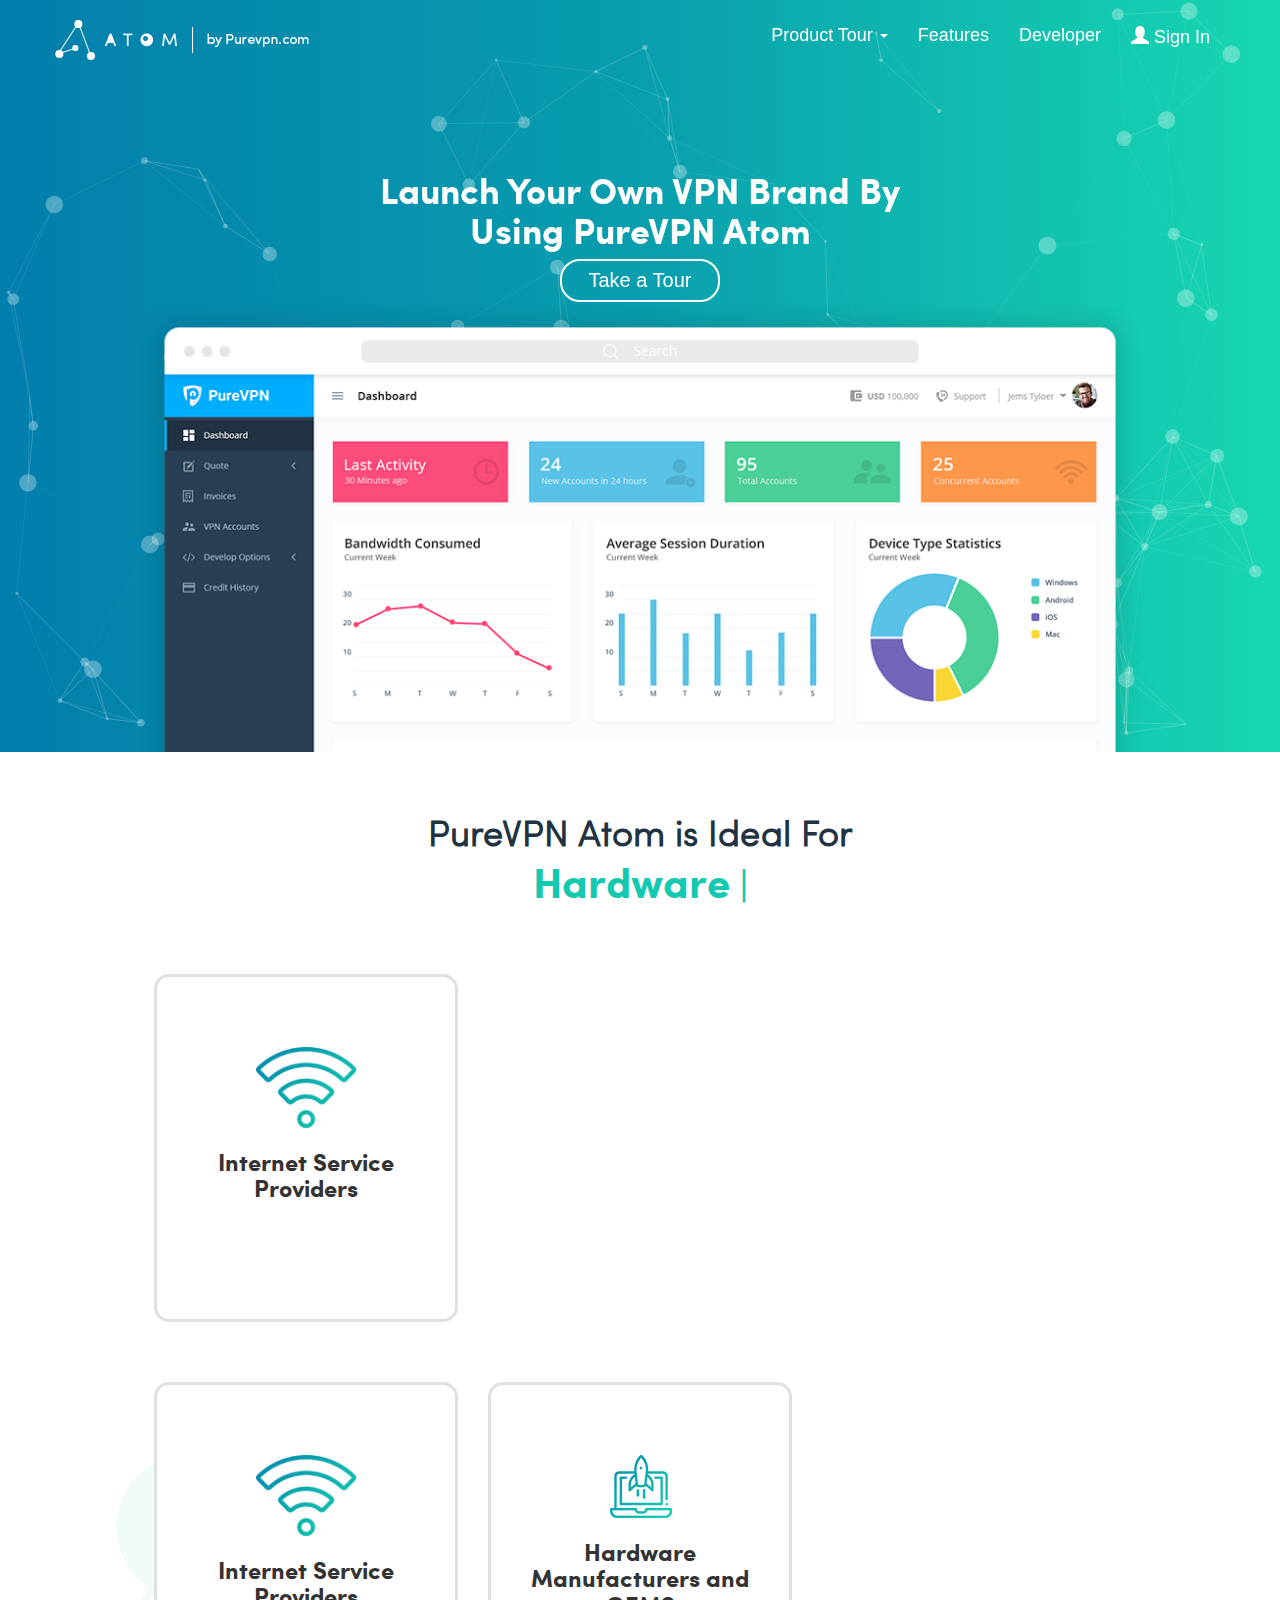
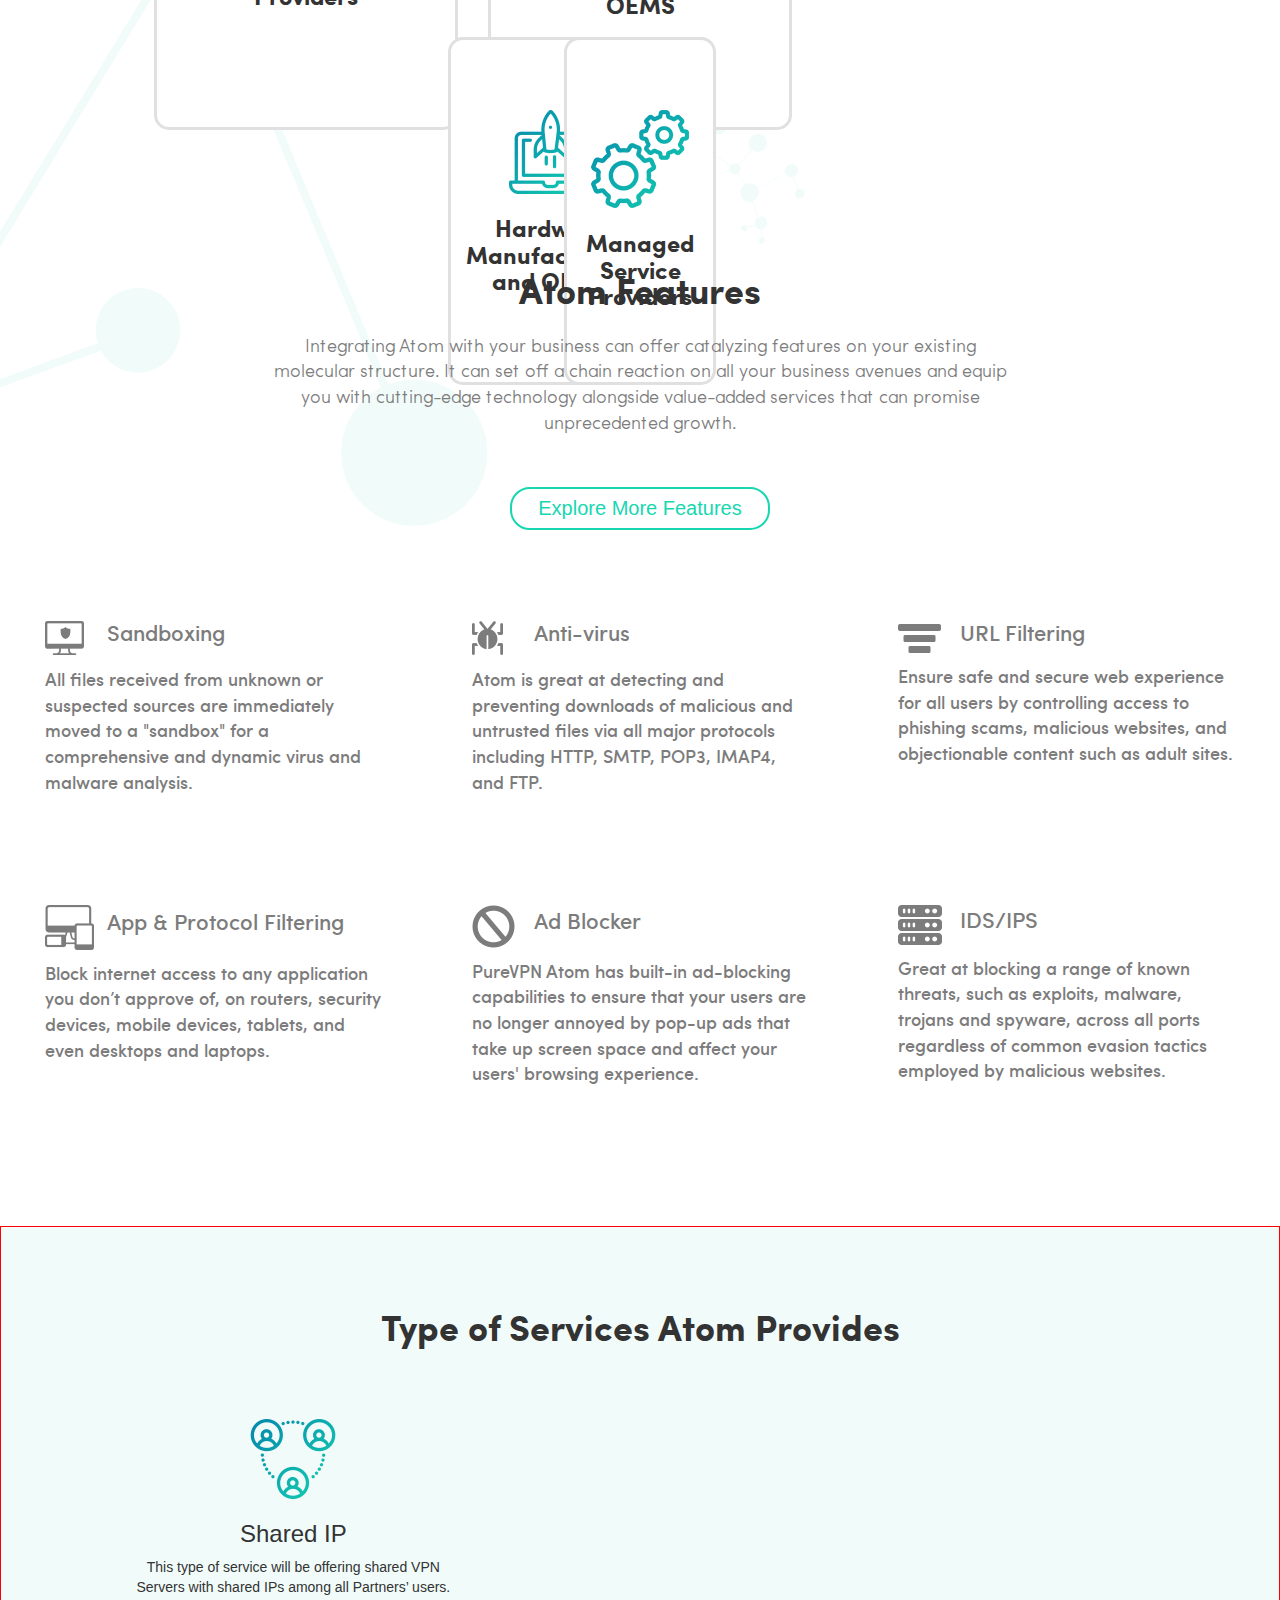
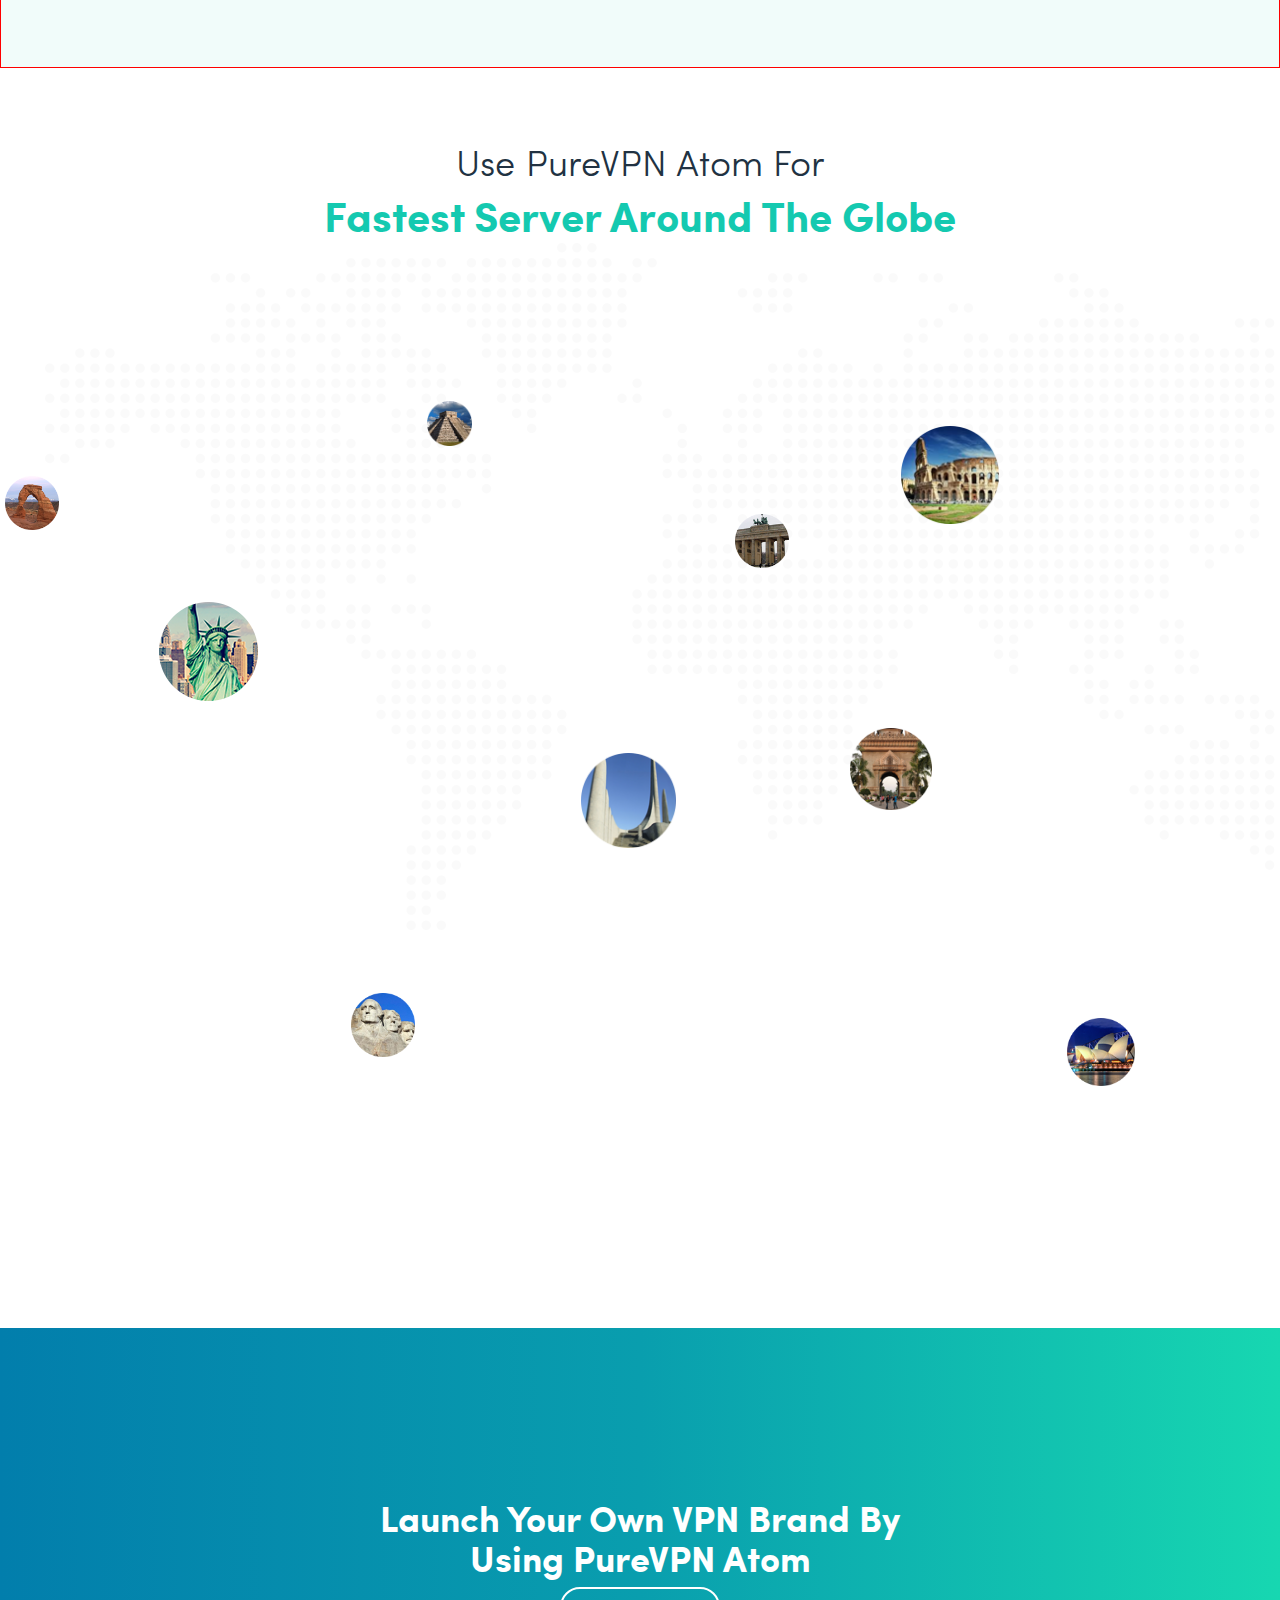
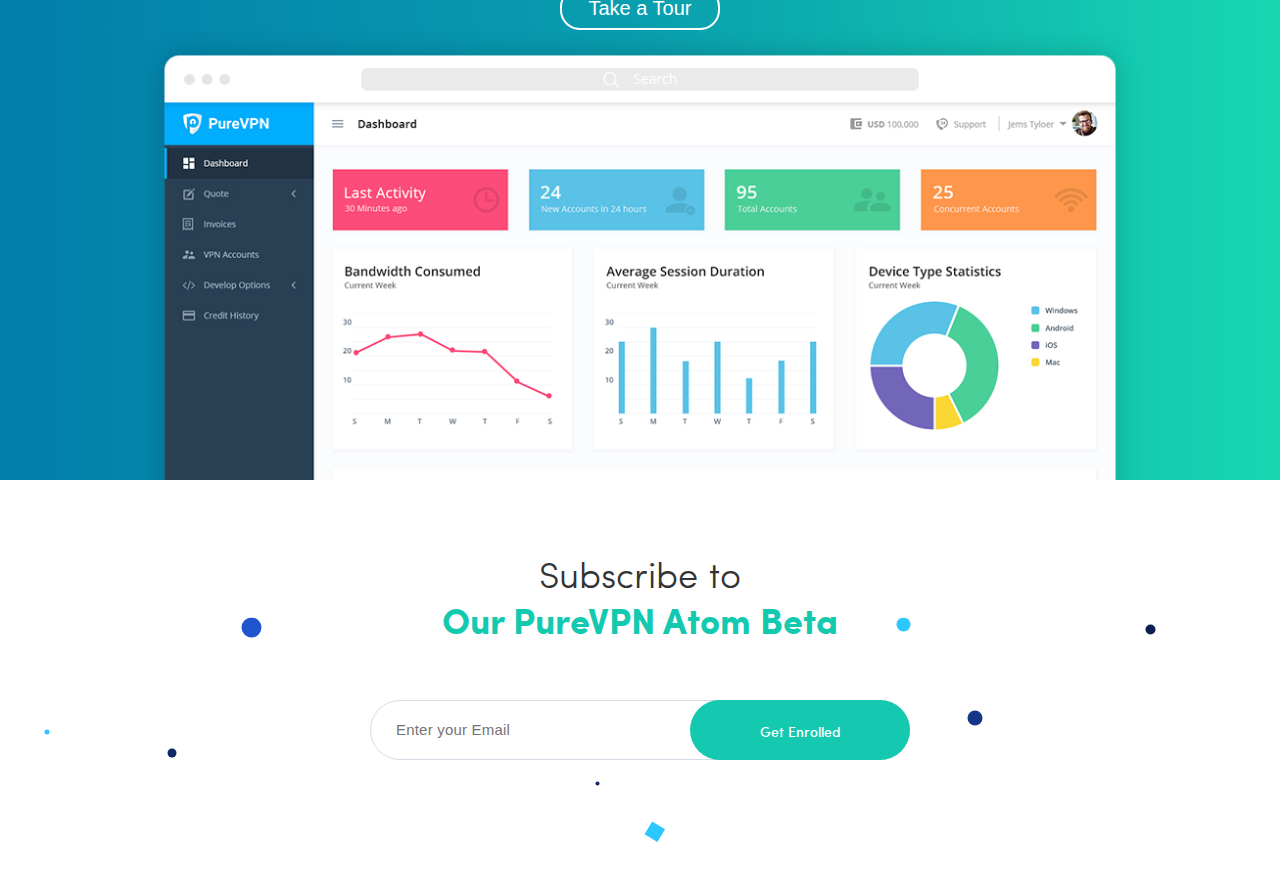
==== index.html @ 74c44ab5 "Merge branch 'master' of github.com:naveednasib/paas2w into atom_40901" ====
<!DOCTYPE html>
<html lang="en">

<head>
    <title>Pure VPN</title>
    <meta charset="utf-8">
    <meta name="viewport" content="width=device-width, initial-scale=1">
    <link href="bootstrap/css/bootstrap.css" rel="stylesheet"/>
    <link href="css/main.css" rel="stylesheet"/>
    <link href="css/animate.css" rel="stylesheet"/>
</head>

<body>

<header>
    <nav class="navbar navbar-inverse ">
        <div class="container-fluid">
            <div class="navbar-header">
                <button type="button" class="navbar-toggle" data-toggle="collapse" data-target="#myNavbar">
                    <span class="icon-bar"></span>
                    <span class="icon-bar"></span>
                    <span class="icon-bar"></span>
                </button>
                <a class="navbar-brand" href="#"><img src="images/atom-logo.png" alt="logo" class="img-responsive"></a>
            </div>
            <div class="collapse navbar-collapse" id="myNavbar">
                <ul class="nav navbar-nav  navbar-right">

                    <li class="dropdown">
                        <a class="dropdown-toggle" data-toggle="dropdown" href="#"> Product Tour <span
                                class="caret"></span></a>
                        <ul class="dropdown-menu atom-menu animated bounceIn">
                            <li class="menu-item">
                                <img src="images/transparent-spirit.png" alt="img"
                                     class="img-responsive isp"/><a href="#">Internet Service
                                Provider</a></li>
                            <li class="menu-item"><img src="images/transparent-spirit.png" alt="img"
                                                       class="img-responsive hmo"><a href="#">Hardware Manufacturers and
                                OEMS</a></li>
                            <li class="menu-item"><img src="images/transparent-spirit.png" alt="img"
                                                       class="img-responsive msp"><a href="#">Managed Service
                                Providers</a>
                            </li>
                            <li class="menu-btn"><a class=" draw" href="#">Get Details</a></li>
                        </ul>
                    </li>
                    <li><a href="#"> Features </a></li>
                    <li><a href="#"> Developer </a></li>
                    <li><a href="#"> <i class="glyphicon glyphicon-user"></i> Sign In </a></li>
                </ul>

            </div>
        </div>
    </nav>

        </header>
        <div class="wrapper-holder">


            <section class="home-banner ">
                <div class="bg-color"></div>
                <div class="mid-container">
                    <article>
                        <h1 class="heading">Launch Your Own VPN Brand By Using PureVPN Atom</h1>
                        <a class="t-btn btn" href="">Take a Tour</a>
                    </article>

                    <div class="img-container">
                        <img class="img-responsive" src="images/home-banner-dashboard.png" />
                    </div>

                </div>
                <div id="particles-js"></div>
            </section>


            <section class="hardware-section">
                <div class="mid-container">
                    <article>
                        <h2 class="heading">
                            <span class="dark-color">  PureVPN Atom is Ideal For</span><br/>
                            <span class="element"></span>
                        </h2>

                    </article>

                    <div class="tile-container clearfix">
                        <div class="col-xs-12 col-sm-4">
                            <div class="tile ">
                                <img class="img-responsive" src="images/wifi-security.png">
                                <h3 class="heading">Internet Service Providers</h3>
                            </div>
                        </div>
        <div class="tile-container clearfix">
            <div class="col-xs-12 col-sm-4">
                <div class="tile ">
                    <img class="img-responsive" src="images/wifi-security.png">
                    <h3 class="heading">Internet Service Providers</h3>
                    <p class="para">Customization down to the molecular level makes Atom the only VPN platform that
                        adapts to your
                        business needs.</p>
                </div>
            </div>


                        <div class="col-xs-12 col-sm-4">
                            <div class="tile  sm-icon">
                                <img class="img-responsive" src="images/hardware-oems.png">
                                <h3 class="heading">Hardware Manufacturers and OEMS</h3>
                                <p class="para">Customization down to the molecular level makes Atom the only VPN platform that adapts to
                                    your business needs.</p>
            <div class="col-xs-12 col-sm-4">
                <div class="tile">
                    <img class="img-responsive" src="images/2.png">
                    <h3 class="heading">Hardware Manufacturers and OEMS</h3>
                    <p class="para">Customization down to the molecular level makes Atom the only VPN platform that
                        adapts to your
                        business needs.</p>

                </div>
            </div>


            <div class="col-xs-12 col-sm-4">
                <div class="tile ">
                    <img class="img-responsive" src="images/managed-service.png">
                    <h3 class="heading">Managed Service Providers
                    </h3>
                    <p class="para">Customization down to the molecular level makes Atom the only VPN platform that
                        adapts to your
                        business needs.</p>
                </div>
            </div>

                    </div>

        <div class="paralla-abs-svg">
            <!-- <svg width="100%">
                <use xmlns:xlink="http://www.w3.org/1999/xlink" xlink:href="#particle-svg"></use>
                <svg> -->
        </div>
    </div>
</section>


<section class="atom-feature">

    <div class="mid-container">
        <article>
            <h2 class="heading">Atom Features</h2>
            <p class="para">Integrating Atom with your business can offer catalyzing features on your existing molecular
                structure.
                It can set off a chain reaction on all your business avenues and equip you with cutting-edge technology
                alongside value-added services that can promise unprecedented growth.</p>
            <a class="p-btn btn" href="#">Explore More Features</a>
        </article>


    </div>

    <div class="mid-container2 clearfix">
        <div class="tile-container clearfix">

            <div class="col-xs-12 col-sm-4 box">

                <div class="tile">
                    <div class="bg-gredient"></div>
                    <h3 class="heading"><img src="images/transparent-spirit.png" alt="img"
                                             class="img-responsive sandbox"/>Sandboxing</h3>
                    <p class="para">All files received from unknown or suspected sources are immediately moved to a
                        "sandbox" for
                        a comprehensive and dynamic virus and malware analysis.

                    </p>
                </div>
            </div>
            <div class="col-xs-12 col-sm-4 box">

                <div class="tile">
                    <div class="bg-gredient"></div>
                    <h3 class="heading"><img src="images/transparent-spirit.png" alt="img"
                                             class="img-responsive anti-virus"/>Anti-virus</h3>
                    <p class="para">Atom is great at detecting and preventing downloads of malicious and untrusted files
                        via all major protocols including HTTP, SMTP, POP3, IMAP4, and FTP.</p>
                </div>
            </div>
            <div class="col-xs-12 col-sm-4 box">

                <div class="tile">
                    <div class="bg-gredient"></div>
                    <h3 class="heading"><img src="images/transparent-spirit.png" alt="img"
                                             class="img-responsive url-filtering"/>URL Filtering</h3>
                    <p class="para">Ensure safe and secure web experience for all users by controlling access to
                        phishing scams, malicious websites, and objectionable content such as adult sites.</p>
                </div>
            </div>
            <div class="col-xs-12 col-sm-4 box">

                <div class="tile">
                    <div class="bg-gredient"></div>
                    <h3 class="heading"><img src="images/transparent-spirit.png" alt="img"
                                             class="img-responsive app-protocol"/>App & Protocol Filtering</h3>
                    <p class="para">Block internet access to any application you don’t approve of, on routers, security
                        devices, mobile devices, tablets, and even desktops and laptops.</p>
                </div>
            </div>
            <div class="col-xs-12 col-sm-4 box">

                <div class="tile">
                    <div class="bg-gredient"></div>
                    <h3 class="heading"><img src="images/transparent-spirit.png" alt="img"
                                             class="img-responsive ad-blocker"/>Ad Blocker</h3>
                    <p class="para">PureVPN Atom has built-in ad-blocking capabilities to ensure that your users are no
                        longer annoyed by pop-up ads that take up screen space and affect your users' browsing
                        experience.</p>
                </div>
            </div>
            <div class="col-xs-12 col-sm-4 box">

                <div class="tile">
                    <div class="bg-gredient"></div>
                    <h3 class="heading"><img src="images/transparent-spirit.png" alt="img"
                                             class="img-responsive ids-ips"/>IDS/IPS</h3>
                    <p class="para">Great at blocking a range of known threats, such as exploits, malware, trojans and
                        spyware, across all ports regardless of common evasion tactics employed by malicious
                        websites.</p>
                </div>
            </div>
        </div>
    </div>


    <div class="paralla-abs-svg">
        <!-- <svg width="100%">
                <use xmlns:xlink="http://www.w3.org/1999/xlink" xlink:href="#lg-partical"></use>
                <svg> -->
    </div>
</section>


<section class="scroll-container">
        <div class="circle-wrapper">
            <div class="circle-radius"></div>
        </div>
    <div class="mid-container clearfix">

    

        <article>
            <h2>Type of Services Atom Provides</h2>
        </article>

        <div class="tile-container clearfix">

            <div class="col-xs-12 col-sm-4">
                <div class="tile">
                    <figure>
                        <img src="images/shared-ip-icon.png" />
                    </figure>
                    <h3>
                        Shared IP
                    </h3>

                    <p>This type of service will be offering shared VPN Servers with shared IPs among all Partners’
                        users. </p>
                </div>
            </div>

        </div>

    </div>
</section>
<section class="atom-for">
    <article>
        <h2 class="section-heading">Use PureVPN Atom For
            <span>Fastest Server Around The Globe</span>
        </h2>
    </article>
    <div class="scattered-circles circle1">
        <div class="circle-wrapper">
            <div class=" circles">
                <img src="images/server-country-img.png" alt="servers" class="img-responsive"/>
            </div>
            <div class="circle-text">
                <img src="images/img-servers.png" alt="img" class="img-responsive"/>
                <h3>45+ Servers <span>in North America</span></h3>
            </div>
        </div>
    </div>
    <div class="scattered-circles circle2">
        <div class="circle-wrapper">
            <div class=" circles">
                <img src="images/north-america3.png" alt="servers" class="img-responsive"/>
            </div>
            <div class="circle-text">
                <img src="images/img-servers.png" alt="img" class="img-responsive"/>
                <h3>45+ Servers <span>in North America</span></h3>
            </div>
        </div>
    </div>
    <div class="scattered-circles circle3">
        <div class="circle-wrapper">
            <div class=" circles">
                <img src="images/north-ameria.png" alt="servers" class="img-responsive"/>
            </div>
            <div class="circle-text">
                <img src="images/img-servers.png" alt="img" class="img-responsive"/>
                <h3>45+ Servers <span>in North America</span></h3>
            </div>
        </div>
    </div>
    <div class="scattered-circles circle4">
        <div class="circle-wrapper">
            <div class=" circles">
                <img src="images/africa.png" alt="servers" class="img-responsive"/>
            </div>
            <div class="circle-text">
                <img src="images/img-servers.png" alt="img" class="img-responsive"/>
                <h3>45+ Servers <span>in North America</span></h3>
            </div>
        </div>
    </div>
    <div class="scattered-circles circle5">
        <div class="circle-wrapper">
            <div class=" circles">
                <img src="images/europe2.png" alt="servers" class="img-responsive"/>
            </div>
            <div class="circle-text">
                <img src="images/img-servers.png" alt="img" class="img-responsive"/>
                <h3>45+ Servers <span>in North America</span></h3>
            </div>
        </div>
    </div>
    <div class="scattered-circles circle6">
        <div class="circle-wrapper">
            <div class=" circles">
                <img src="images/aisa.png" alt="servers" class="img-responsive"/>
            </div>
            <div class="circle-text">
                <img src="images/img-servers.png" alt="img" class="img-responsive"/>
                <h3>45+ Servers <span>in North America</span></h3>
            </div>
        </div>
    </div>
    <div class="scattered-circles circle7">
        <div class="circle-wrapper">
            <div class=" circles">
                <img src="images/europe.png" alt="servers" class="img-responsive"/>
            </div>
            <div class="circle-text">
                <img src="images/img-servers.png" alt="img" class="img-responsive"/>
                <h3>45+ Servers <span>in North America</span></h3>
            </div>
        </div>
    </div>
    <div class="scattered-circles circle8">
        <div class="circle-wrapper">
            <div class=" circles">
                <img src="images/south-america.png" alt="servers" class="img-responsive"/>
            </div>
            <div class="circle-text">
                <img src="images/img-servers.png" alt="img" class="img-responsive"/>
                <h3>45+ Servers <span>in North America</span></h3>
            </div>
        </div>
    </div>
    <div class="scattered-circles circle9">
        <div class="circle-wrapper">
            <div class=" circles">
                <img src="images/australia.png" alt="servers" class="img-responsive"/>
            </div>
            <div class="circle-text">
                <img src="images/img-servers.png" alt="img" class="img-responsive"/>
                <h3>45+ Servers <span>in North America</span></h3>
            </div>
        </div>
    </div>
</section>





                <section class="slider-partial-container">
                      <div class="bg-color"></div>
                         <div class="mid-container">
                    <article>
                        <h1 class="heading">Launch Your Own VPN Brand By Using PureVPN Atom</h1>
                        <a class="t-btn btn" href="">Take a Tour</a>
                    </article>

                    <div class="img-container">
                        <img class="img-responsive" src="images/home-banner-dashboard.png" />
                    </div>

                </div>
                <div id="particles-js2"></div>

                </section>






            <section class="input-container">
                <div class="mid-container">
                    <article>
                        <h2 class="heading">Subscribe to
                            <span>Our PureVPN Atom Beta </span>
                        </h2>

                    </article>
                    <div class="fom-container">
                        <form id="media-kit-form">
                            <input class="input input_rounded" placeholder="Enter your Email" required="" type="email">
                            <input class="button button-blue button_big" type="submit" value="Get Enrolled">
                            <svg class="media_kit-bg" height="225" id="media_kit-bg" viewBox="0 0 1305 225" width="1305" xmlns="http://www.w3.org/2000/svg">
                                <g fill-rule="evenodd" fill="none">
                                    <polygon fill="#2DC7FF" id="obj_1" points="664.726 204 677.583 211.726 669.858 224.583 657 216.858"></polygon>
                                    <polygon fill="#0F2765" id="obj_2" points="6.889 7.171 8.707 13.954 1.924 15.772 .106 8.988"></polygon>
                                    <polygon fill="#2DC7FF" id="obj_3" points="1300.726 117 1304.275 119.133 1302.142 122.682 1298.593 120.549"></polygon>
                                    <circle cx="264" cy="10" fill="#2154CF" id="obj_4" r="10"></circle>
                                    <circle cx="987.5" cy="100.5" fill="#153587" id="obj_5" r="7.5"></circle>
                                    <circle cx="1163" cy="12" fill="#0C1F51" id="obj_6" r="5"></circle>
                                    <circle cx="184.5" cy="135.5" fill="#0F2765" id="obj_7" r="4.5"></circle>
                                    <circle cx="59.5" cy="114.5" fill="#2DC7FF" id="obj_8" r="2.5"></circle>
                                    <circle cx="610" cy="166" fill="#0F2765" id="obj_9" r="2"></circle>
                                    <circle cx="916" cy="7" fill="#2DC7FF" id="obj_10" r="7"></circle>
                                </g>
                            </svg>

                        </form>
                    </div>
                </div>
            </section>



        </div>
        <svg xmlns="http://www.w3.org/2000/svg" width="0" height="0" display="none" style="enable-background:new 0 0 120 120;" xml:space="preserve">

            <symbol id="particle-svg" viewBox="0 0 571.668 396.329">
                <g>
                    <g>
                        <path fill="#F1FCFA" d="M564.965,300.789c-2.236-1.93-5.229-2.395-7.891-1.51l-8.168-20.822c1.695-0.672,3.27-1.762,4.561-3.262
			c4.133-4.798,3.723-11.923-0.92-15.927c-4.643-4.005-11.744-3.36-15.877,1.438c-2.945,3.421-3.564,7.979-2.021,11.771
			l-47.445,24.426c-0.832-1.436-1.9-2.764-3.227-3.91c-4.971-4.287-11.945-4.77-17.555-1.777l-12.619-18.857
			c0.641-0.461,1.244-0.995,1.783-1.622c3.359-3.901,3.166-9.62-0.359-13.103l22.881-24.563c6.334,4.688,15.434,3.562,20.816-2.688
			c5.646-6.558,5.135-16.291-1.207-21.762c-0.119-0.103-0.246-0.187-0.367-0.284l11.49-20.542
			c4.541,2.733,10.631,1.803,14.344-2.507c4.133-4.8,3.707-11.906-0.9-15.88c-4.643-4.004-11.729-3.379-15.861,1.421
			c-4.133,4.798-3.705,11.905,0.938,15.909c0.131,0.114,0.271,0.21,0.408,0.317l-11.469,20.496
			c-6.332-4.266-15.094-3.065-20.338,3.024c-5.582,6.482-5.102,16.147,1.123,21.675l-22.857,24.527
			c-3.959-2.938-9.609-2.275-12.957,1.611c-0.148,0.173-0.281,0.354-0.416,0.534l-32.457-22.674
			c1.803-3.961,0.951-8.716-2.412-11.616c-0.299-0.258-0.611-0.487-0.934-0.702l11.35-18.468c4.982,1.666,10.787,0.215,14.502-4.099
			c4.857-5.642,4.4-14.145-1.094-18.883c-5.457-4.708-13.928-3.907-18.787,1.735c-4.086,4.745-4.375,11.479-1.123,16.304
			L352.93,239.33c-0.637-1.442-1.58-2.769-2.848-3.861c-4.678-4.035-11.913-3.381-16.077,1.455c-0.947,1.1-1.645,2.327-2.121,3.61
			l-13.13-6.679c0.751-3.698-0.404-7.624-3.395-10.204c-4.465-3.852-11.297-3.233-15.272,1.383
			c-0.854,0.992-1.492,2.094-1.942,3.245l-47.163-1.821c-0.02-4.229-1.742-8.379-5.135-11.306
			c-2.874-2.479-6.443-3.639-10.013-3.568l0.169-17.078c2.378-0.396,4.658-1.607,6.379-3.605c2.316-2.689,3.077-6.169,2.367-9.318
			l27.738-7.02c0.645,2.862,2.148,5.531,4.511,7.57c6.024,5.196,15.202,4.365,20.535-1.827c5.279-6.13,4.831-15.245-1.023-20.469
			l15.871-18.43c4.202,2.425,9.746,1.52,13.132-2.411c3.818-4.435,3.438-11.02-0.85-14.719c-4.298-3.708-10.862-3.112-14.682,1.321
			c-3.817,4.433-3.437,11.019,0.862,14.727c0.144,0.124,0.295,0.229,0.443,0.344l-15.799,18.346
			c-5.992-4.411-14.617-3.377-19.705,2.531c-2.919,3.391-4.064,7.688-3.528,11.733l-27.869,7.042
			c-0.569-1.557-1.524-2.986-2.857-4.136c-2.552-2.202-5.922-2.863-9.037-2.102l-13.676-34.004c0.487-0.398,0.951-0.836,1.376-1.331
			c3.817-4.433,3.436-11.018-0.835-14.702c-4.305-3.714-10.87-3.119-14.687,1.313c-3.818,4.434-3.438,11.021,0.868,14.734
			c3.444,2.971,8.377,3.155,12.161,0.792l13.523,33.587c-1.619,0.618-3.122,1.638-4.343,3.056c-0.542,0.629-0.99,1.305-1.363,2.007
			l-30.117-9.16c0.379-4.677-1.33-9.399-5.068-12.624c-3.481-3.003-7.965-4.086-12.238-3.388l-8.831-27.388
			c1.814-0.918,3.49-2.205,4.908-3.852c2.946-3.42,4.189-7.72,3.821-11.83l59.346-1.775c-1.211,4.485,0.054,9.396,3.708,12.548
			c5.155,4.446,13.06,3.73,17.635-1.582c4.575-5.312,4.115-13.241-1.04-17.688c-5.138-4.432-13.024-3.702-17.599,1.61
			c-0.991,1.151-1.732,2.427-2.256,3.761l-59.973,1.777c-0.587-3.271-2.217-6.344-4.887-8.647c-4.239-3.657-9.98-4.454-15.012-2.646
			L128.36,40.258c0.679-0.612,1.338-1.255,1.951-1.966c7.635-8.866,6.872-22.04-1.703-29.437
			c-8.577-7.398-21.706-6.208-29.341,2.658c-4.899,5.689-6.318,13.189-4.428,19.789L56.982,48.129
			c-0.495-0.661-1.063-1.281-1.711-1.841c-2.899-2.501-6.688-3.312-10.227-2.542l-6.881-17.136c0.633-0.375,1.221-0.851,1.729-1.44
			c2.43-2.821,2.203-7.042-0.544-9.411c-2.745-2.368-6.949-1.97-9.378,0.851c-2.428,2.819-2.201,7.039,0.544,9.407
			c1.818,1.568,4.273,1.917,6.43,1.161l6.792,16.932c-2.048,0.69-3.962,1.921-5.497,3.704c-2.015,2.34-3.006,5.207-3.029,8.041
			l-19.86,5.723c-0.366-0.998-0.979-1.916-1.838-2.657c-2.729-2.354-6.947-1.972-9.376,0.849c-2.43,2.821-2.185,7.053,0.544,9.407
			c2.765,2.385,6.965,1.987,9.395-0.833c1.36-1.579,1.886-3.594,1.603-5.482l19.6-5.653c0.299,2.899,1.625,5.669,3.968,7.691
			c4.96,4.279,12.599,3.587,17.015-1.541c3.554-4.127,3.956-9.82,1.448-14.126l37.514-16.69c1.129,3.166,3.049,6.075,5.751,8.406
			c7.528,6.494,18.59,6.339,26.324,0.23l29.355,57.988c-2.033,0.934-3.916,2.3-5.479,4.116c-3.859,4.481-4.813,10.451-3.002,15.533
			l-23.513,13.151c-0.536-0.894-1.217-1.718-2.047-2.435c-4.271-3.684-10.835-3.089-14.654,1.345
			c-3.817,4.432-3.436,11.018,0.835,14.703c4.306,3.714,10.87,3.119,14.687-1.313c2.766-3.212,3.317-7.549,1.781-11.109
			l23.425-13.096c0.863,1.87,2.115,3.586,3.767,5.012c4.397,3.793,10.422,4.536,15.587,2.452l8.721,27.119
			c-3.045,0.775-5.915,2.465-8.147,5.057c-5.647,6.558-5.083,16.302,1.278,21.79c6.327,5.457,16.04,4.578,21.687-1.98
			c1.983-2.303,3.183-5,3.654-7.765l29.736,9.006c-1.528,3.997-0.572,8.614,2.749,11.478c2.002,1.728,4.501,2.507,6.984,2.408
			l-0.18,17.026c-3.847,0.407-7.594,2.248-10.364,5.464c-5.647,6.558-5.083,16.302,1.25,21.766
			c6.343,5.472,16.056,4.592,21.703-1.966c2.313-2.686,3.567-5.907,3.826-9.149l46.783,1.837c-0.963,3.833,0.158,8.008,3.289,10.708
			c1.314,1.134,2.837,1.87,4.429,2.242l-3.166,18.848c-2.802-0.462-5.814,0.547-7.854,2.915c-3.06,3.553-2.758,8.794,0.681,11.761
			c3.436,2.965,8.697,2.521,11.757-1.031c3.062-3.555,2.754-8.866-0.683-11.83c-0.796-0.687-1.692-1.179-2.633-1.498l3.198-18.937
			c3.444,0.361,7.045-0.953,9.513-3.819c0.992-1.152,1.712-2.443,2.164-3.792l13.07,6.648c-0.988,4.033,0.196,8.412,3.458,11.225
			c4.713,4.065,11.912,3.381,16.078-1.457c2.722-3.16,3.487-7.34,2.384-10.993l57.286-39.043c0.434,0.519,0.898,1.016,1.424,1.47
			c0.941,0.812,1.973,1.449,3.055,1.941l-11.242,18.313c-3.947-1.923-8.914-0.971-12.004,2.617
			c-3.66,4.251-3.295,10.568,0.816,14.114c4.109,3.546,10.406,2.976,14.066-1.274c0.367-0.426,0.682-0.877,0.969-1.34l32.344,22.632
			c-1.158,2.053-1.516,4.383-1.115,6.57l-27.625,8.372c-0.859-2.066-2.176-3.967-3.973-5.517
			c-6.344-5.472-16.057-4.592-21.705,1.968c-5.678,6.592-5.115,16.338,1.229,21.809c6.344,5.473,16.057,4.592,21.734-2.002
			c3.729-4.328,4.732-10.039,3.174-15l27.502-8.332c0.514,1.527,1.418,2.937,2.721,4.06c3.016,2.602,7.219,2.906,10.615,1.104
			l12.574,18.832c-1.299,0.84-2.508,1.877-3.574,3.115c-5.805,6.738-5.225,16.752,1.295,22.377
			c4.432,3.822,10.406,4.623,15.607,2.668l8.838,28.118c-0.9,0.578-1.738,1.297-2.475,2.152c-2.535,2.943-3.285,6.793-2.344,10.197
			l-13.113,3.85c-0.277-0.908-0.785-1.75-1.547-2.406c-2.268-1.957-5.65-1.686-7.67,0.66c-1.988,2.309-1.791,5.736,0.477,7.691
			c2.197,1.896,5.613,1.586,7.602-0.723c0.992-1.15,1.434-2.553,1.375-3.908l13.309-3.926c0.604,1.455,1.531,2.795,2.799,3.887
			c1.813,1.564,4.018,2.379,6.264,2.5l2.645,13.818c-1.668-0.131-3.396,0.518-4.621,1.939c-1.986,2.307-1.758,5.697,0.475,7.623
			s5.619,1.654,7.605-0.654c2.02-2.344,1.791-5.736-0.441-7.662c-0.486-0.418-1.033-0.715-1.604-0.926l-2.703-14.146
			c2.832-0.203,5.617-1.512,7.652-3.875c3.977-4.617,3.58-11.471-0.885-15.322c-3.283-2.83-7.838-3.238-11.604-1.428l-8.801-27.987
			c2.023-0.959,3.898-2.34,5.465-4.16c4.328-5.025,5.123-11.85,2.533-17.342l47.414-24.367c0.605,1.088,1.396,2.094,2.391,2.953
			c2.838,2.447,6.578,3.164,10.008,2.258l8.182,20.943c-0.941,0.494-1.814,1.172-2.557,2.033c-3.061,3.555-2.756,8.797,0.682,11.762
			s8.66,2.492,11.723-1.063C568.703,308.996,568.4,303.753,564.965,300.789z" />
                    </g>
                </g>

            </symbol>

            <symbol id="lg-partical" viewBox="0 0 727 683">
                <g>
                    <g>
                        <path fill-rule="evenodd" clip-rule="evenodd" fill="#F1FCFA" d="M722.362,601.706c-1.137-40.369-34.781-72.174-75.146-71.035
			c-8.401,0.236-16.422,1.899-23.861,4.721l-163.81-392.879c23.434-12.732,39.041-37.854,38.238-66.339
			C496.646,35.804,463.003,4,422.639,5.137c-40.364,1.138-72.164,34.786-71.027,75.156c0.689,24.454,13.317,45.748,32.129,58.498
			L132.067,551.293c-13.763-14.111-33.147-22.654-54.403-22.056C37.3,530.375,5.5,564.023,6.637,604.394
			c1.138,40.37,34.781,72.174,75.146,71.036c40.364-1.137,72.164-34.785,71.026-75.155c-0.295-10.487-2.801-20.387-7.032-29.291
			l190.143-69.33c7.39,13.482,21.88,22.451,38.303,21.987c23.355-0.658,41.755-20.127,41.097-43.486
			c-0.658-23.358-20.125-41.761-43.48-41.103c-23.355,0.658-41.755,20.128-41.097,43.486c0.116,4.101,0.822,8.043,2.016,11.761
			l-190.851,69.589c-1.34-2.164-2.785-4.253-4.335-6.257l253.026-414.719c10.773,5.694,23.11,8.786,36.159,8.418
			c9.044-0.255,17.651-2.153,25.561-5.381l163.724,392.673c-24.331,12.438-40.673,38.067-39.852,67.205
			c1.138,40.369,34.781,72.174,75.146,71.036S723.5,642.077,722.362,601.706z" />
                    </g>
                </g>

            </symbol>
        </svg>

<script src="js/jquery.min.js"></script>
<script src="js/particles.min.js"></script>
<script src="js/typed.min.js"></script>
<script src="bootstrap/js/bootstrap.js"></script>
<script src="js/homepage.js"></script>
</body>

</htmL>
---- css/main.css ----
/*sofia-bold*/
@font-face {
    font-family: 'sofia-bold';
    src: url('../fonts/bold/sofia_pro_bold-webfont.eot');
    src: url('../fonts/bold/sofia_pro_bold-webfont.eot?#sofia-bold') format('embedded-opentype'),
    url('../fonts/bold/sofia_pro_bold-webfont.woff2') format('woff2'),
    url('../fonts/bold/sofia_pro_bold-webfont.svg#sofia-light') format('svg');
    font-weight: normal;
    font-style: normal;
}

/*sofia-light*/
@font-face {
    font-family: 'sofia-light';
    src: url('../fonts/light/SofiaPro-Light.eot');
    src: url('../fonts/light/SofiaPro-Light.eot?#sofia-light') format('embedded-opentype'),
    url('../fonts/light/SofiaPro-Light.otf') format('otf'),
    url('../fonts/light/SofiaPro-Light.woff') format('woff'),
    url('../fonts/light/SofiaPro-Light.ttf') format('ttf'),
    url('../fonts/light/SofiaPro-Light.svg#sofia-light') format('svg');

}

/*sofia-medium*/
@font-face {
    font-family: 'sofia-medium';
    src: url('../fonts/medium/sofia_pro_medium-webfont.eot');
    src: url('../fonts/medium/sofia_pro_medium-webfont.eot?#sofia-bold') format('embedded-opentype'),
    url('../fonts/medium/sofia_pro_medium-webfont.woff2') format('woff2'),
    url('../fonts/medium/sofia_pro_medium-webfont.svg#sofia-light') format('svg');
    font-weight: normal;
    font-style: normal;
}

h1, h2 {
    font-family: 'sofia-bold';
    font-size: 36px;
}

body {

}

}
.wrapper-holder{    position: relative;}
/* section 1 */
header {
    height: auto;
    z-index: 10;
    position: fixed;
    width: 100%;

}

header.bg-color {
    background: #027eac;
    background: -moz-linear-gradient(left, #027eac 0%, #099eae 50%, #17d7b1 100%);
    background: -webkit-linear-gradient(left, #027eac 0%, #099eae 50%, #17d7b1 100%);
    background: linear-gradient(to right, #027eac 0%, #099eae 50%, #17d7b1 100%);
    filter: progid:DXImageTransform.Microsoft.gradient(startColorstr='#027eac', endColorstr='#17d7b1', GradientType=1);
}

.navbar-inverse {
    background-color: transparent;
    border: 0;
    max-width: 1230px;
    width: 100%;
    padding-left: 15px;
    padding-right: 15px;
    margin: 15px auto;
}

.navbar-inverse .navbar-nav > .active > a, .navbar-inverse .navbar-nav > .active > a:hover, .navbar-inverse .navbar-nav > .active > a:focus {
    background-color: transparent;
}

.navbar-inverse .navbar-nav > .open > a, .navbar-inverse .navbar-nav > .open > a:hover, .navbar-inverse .navbar-nav > .open > a:focus {
    background-color: transparent;
}

.navbar-inverse .navbar-nav > li > a {
    color: white;
    font-size: 18px;
    position: relative;
    padding-top: 10px;
    padding-bottom: 10px;
}

.navbar-inverse .navbar-nav > li > a:after {
    content: "";
    width: 0;
    bottom: 0;
    left: 50%;
    position: absolute;
    background-color: #fff;
    height: 1px;
    transition: all 0.5s ease;
    transform: translate(-50%, 0%);
}

.navbar-inverse .navbar-nav > li > a:before {
    content: "";
    width: 0;
    top: 0;
    right: 50%;
    position: absolute;
    background-color: #fff;
    height: 1px;
    transition: all 0.5s ease;
    transform: translate(50%, 0%);
}

.navbar-inverse .navbar-nav > li > a:hover:after {
    width: 100%;
}

.navbar-inverse .navbar-nav > li > a:hover:before {
    width: 100%;
}

.navbar-brand {
    padding: 5px 15px;
}

ul.dropdown-menu.atom-menu {
    border: 0px;
    border-radius: 7px;
    padding: 60px 40px;
    left: -230%;
    /*transform: translate(-50%, 0%);*/
    width: 808px;
    top: 45px;
}

ul.dropdown-menu.atom-menu:after {
    content: '';
    left: 50%;
    top: -6px;
    position: absolute;
    border-bottom: 6px solid #fff;
    border-left: 6px solid transparent;
    border-right: 6px solid transparent;
}

ul.dropdown-menu.atom-menu li.menu-item {
    display: list-item;
    float: left;
    width: 33.3%;
    text-align: center;
}

ul.dropdown-menu.atom-menu li.menu-btn {
    text-align: center;
    display: inline-block;
    width: 100%;
}

ul.dropdown-menu.atom-menu li.menu-btn a {
    color: #14c9b0;
    font-size: 20px;
    border: 2px solid #14c9b0;
    display: inline-block;
    padding: 4px 39px;
    border-radius: 30px;
    margin-top: 40px;
    transition: all 0.3s ease;
}

ul.dropdown-menu.atom-menu li.menu-btn a:hover {
    color: #fff;
    background-color: #14c9b0;
}

ul.dropdown-menu.atom-menu li.menu-item a {
    white-space: normal;
    font-family: 'sofia-medium';
    color: #213242;
    font-size: 20px;
    padding: 0px 10px;
    margin-top: 25px;
    position: relative;
}

ul.dropdown-menu.atom-menu li.menu-item a:after {
    content: '';
    position: absolute;
    background-color: #e5e5e5;
    height: 60px;
    width: 1px;
    left: 0px;
    top: 0;
}

ul.dropdown-menu.atom-menu li:first-child.menu-item a:after {
    content: none;
}

ul.dropdown-menu.atom-menu li a:hover, ul.dropdown-menu.atom-menu a:focus {
    background-color: #fff;
}

ul.dropdown-menu.atom-menu li.menu-item img {
    background-image: url(../images/menuSprite.png);
    height: 78px;
    margin: 0 auto;
}

ul.dropdown-menu.atom-menu li.menu-item img.isp {
    background-position: 0px 10px;
    width: 83px;
}

ul.dropdown-menu.atom-menu li.menu-item img.hmo {
    background-position: -100px 0px;
    width: 80px
}

ul.dropdown-menu.atom-menu li.menu-item img.msp {
    background-position: 73px 2px;
    width: 74px;
}

.mid-container {
    max-width: 1230px;
    width: 100%;
    padding-left: 15px;
    padding-right: 15px;
    margin: auto;
    z-index: 3;
}

.home-banner {
    position: relative;
    padding-top: 150px;
}

.home-banner article {
    max-width: 580px;
    margin: auto;
    text-align: center;
    z-index: 3;
    position: relative;
}

.home-banner .heading {
    font-weight: bold;
    font-family: 'sofia-bold';
    color: white;
}

.home-banner .img-container {
    text-align: center;
}

.home-banner .img-container img {
    margin: auto;
    position: relative;
    z-index: 3;
}

.home-banner .bg-color {
    position: absolute;
    width: 100%;
    height: 100%;
    z-index: -1;
    /* Permalink - use to edit and share this gradient: http://colorzilla.com/gradient-editor/#027eac+0,099eae+50,17d7b1+100 */
    background: #027eac; /* Old browsers */
    background: -moz-linear-gradient(left, #027eac 0%, #099eae 50%, #17d7b1 100%); /* FF3.6-15 */
    background: -webkit-linear-gradient(left, #027eac 0%, #099eae 50%, #17d7b1 100%); /* Chrome10-25,Safari5.1-6 */
    background: linear-gradient(to right, #027eac 0%, #099eae 50%, #17d7b1 100%); /* W3C, IE10+, FF16+, Chrome26+, Opera12+, Safari7+ */
    filter: progid:DXImageTransform.Microsoft.gradient(startColorstr='#027eac', endColorstr='#17d7b1', GradientType=1); /* IE6-9 */
    top: 0;
}

#particles-js,#particles-js2 {
    width: 100%;
    position: absolute;
    top: 0;
    height: 100%;
}

.t-btn {
    padding: 5px 26px;
    position: relative;
    font-size: 20px;
    border: 2px solid white;
    border-radius: 20px;
    color: white;
    overflow: hidden;
    z-index: 2;
    background-color: transparent;
    transition: 0.5s ease background-color;
    z-index: 1;
}

.t-btn:hover {
    color: #17d7b1;
    position: relative;
    background-color: #fff;
}

/* .t-btn:hover:before{ width: 100%;    z-index: -1;} */

.p-btn {
    padding: 5px 26px;
    position: relative;
    font-size: 20px;
    border: 2px solid #17d7b1;
    border-radius: 20px;
    color: #17d7b1;;
    overflow: hidden;
    z-index: 2;
    background-color: transparent;
    transition: 0.5s ease background-color;
    z-index: 1;
}

.p-btn:hover, .p-btn:focus {
    color: #fff;
    position: relative;
    background-color: #17d7b1;
}

/* .t-btn:hover:before{ width: 100%;    z-index: -1;} */

/* Section 2 */
.hardware-section {
}

.hardware-section .mid-container {
    max-width: 1032px;
    padding-left: 15px;
    padding-right: 15px;
    position: relative;
}

.hardware-section article {
    text-align: center;
}

/* .hardware-section article .heading span{display:block;} */

.hardware-section {
    padding-top: 60px;
    padding-bottom: 60px;
}

.hardware-section article .heading {
    color: #14c9b0;
    font-weight: bold;
    margin-top: 0;
}

.hardware-section article .heading .dark-color {
    color: #213242;
    font-family: 'sofia-light';
}

.hardware-section article .heading .element {
    padding-top: 8px;
    font-family: 'sofia-bold';
    font-size: 42px;
}

.hardware-section .tile-container {
    padding-top: 60px;
    display: flex;
    flex-flow: row wrap;
}

.hardware-section .tile-container .col-sm-4 {
    display: flex;
    flex-flow: row wrap;
    text-align: center;
    justify-content: center;
}

.hardware-section .tile {
    text-align: center;
    text-align: center;
    padding: 70px 15px;
    border: 3px solid #e0e0e0;
    border-radius: 15px;
    background-color: white;
    transition: all 0.9s ease;
    cursor: pointer;
    height: 348px;
}

.hardware-section .tile:hover {
    border: 3px solid white;
    -webkit-box-shadow: 0px 0px 30px 0px rgba(0, 0, 0, 0.15);
    -moz-box-shadow: 0px 0px 30px 0px rgba(0, 0, 0, 0.15);
    box-shadow: 0px 0px 30px 0px rgba(0, 0, 0, 0.15);
    padding: 30px 15px;
}

.hardware-section .tile img {
    margin: auto;
    transition: all 0.9s ease;
    max-width: 100px;
}

.hardware-section .tile:hover img {
    max-width: 25%;
}

.hardware-section .tile .para {
    color: #7d7d7d;
    font-size: 18px;
    font-family: 'sofia-medium';
    height: 0;
    overflow: hidden;
    opacity: 0;
    transition: all 0.9s ease;
}

.hardware-section .tile:hover .para {
    height: auto;
    overflow: visible;
    opacity: 1;
}

.hardware-section .tile .heading {
    font-family: 'sofia-bold';
    font-size: 24px;
}

.hardware-section .paralla-abs-svg {
    position: absolute;
    width: 100%;
    height: 100%;
    left: 0;
    top: 50%;
    z-index: -1;
    background-image: url(../images/sm-partial.svg);
    background-repeat: no-repeat;
    background-position: center;
    background-size: contain;
}

/*----------------- atom-feature------------- */
.atom-feature {
    position: relative;
    padding-top: 60px;
    padding-bottom: 60px;
}

.mid-container {
    max-width: 1032px;
    padding-left: 15px;
    padding-right: 15px;
    position: relative;
    margin: auto;
}

.atom-feature article {
    text-align: center;
}

.atom-feature article .heading {
    font-weight: bold;
    font-family: 'sofia-bold';
    font-size: 36px;
}

.atom-feature article .para {
    color: #7d7d7d;
    max-width: 770px;
    padding-left: 15px;
    padding-right: 15px;
    margin: auto;
    font-size: 18px;
    font-family: 'sofia-light';
    padding-top: 15px;
}

.atom-feature .paralla-abs-svg {
    position: absolute;
    width: 100%;
    height: 100%;
    left: -40%;
    top: -50%;
    z-index: -1;
    background-image: url(../images/lg-partial.svg);
    background-repeat: no-repeat;
    background-position: center;
}

.atom-feature article .p-btn {
    font-size: 20px;
    margin-top: 50px;
}

.atom-feature .tile-container {
    padding-top: 30px;
    padding-bottom: 30px;
    display: flex;
    flex-wrap: wrap;
    width: 100%;
}

.atom-feature .tile-container .mid-container2 {
    max-width: 1260px;
    padding-left: 15px;
    padding-right: 15px;
    position: relative;
    margin: auto;
}

.atom-feature .tile-container .box {
}

.atom-feature .tile-container .tile {
    padding: 40px 30px;
    color: #7c7c7c;
    z-index: 3;
    position: relative;
    overflow: hidden;
    transition: color 0.9s ease;
}

.atom-feature .tile-container .box .bg-gredient {
    position: absolute;
    border-radius: 100%;
    transition: transform 0.9s ease, width 0.9s ease, height 0.9s ease;

    width: 10px;
    height: 10px;
    z-index: 1;
    left: 0;
    right: 0;
    margin-left: auto;
    margin-right: auto;
    top: 0;
    bottom: 0;
    margin-top: auto;
    margin-bottom: auto;
}

.atom-feature .tile-container .tile:hover {
    color: white;
    cursor: pointer;
}

.atom-feature .tile-container .tile:hover .bg-gredient {
    width: 100%;
    height: 100%;
    z-index: 1;
    transform: scale(1.5, 3.2);
    background: #027eac;
    background: -moz-linear-gradient(left, #027eac 0%, #099eae 50%, #17d7b1 100%);
    background: -webkit-linear-gradient(left, #027eac 0%, #099eae 50%, #17d7b1 100%);
    background: linear-gradient(to right, #027eac 0%, #099eae 50%, #17d7b1 100%);
    filter: progid:DXImageTransform.Microsoft.gradient(startColorstr='#027eac', endColorstr='#17d7b1', GradientType=1);
    transition: transform 0.9s ease, width 0.9s ease, height 0.9s ease;

}

.atom-feature .tile-container .tile img {
    margin-right: 13px;
    z-index: 3;
    position: relative;
    background-image: url(../images/40901-atom-feature-sprite.png);
    width: 49px;
    display: inline-block;
    transition: 0s all;
    transition-delay: 0.3s;
}

.atom-feature .tile-container .tile img.sandbox {
    background-position: 0 -482px;
    height: 35px;
}

.atom-feature .tile-container .tile img.anti-virus {
    background-position: 0 -106px;
    height: 35px;
}

.atom-feature .tile-container .tile img.url-filtering {
    background-position: 0 -404px;
    height: 29px;
}

.atom-feature .tile-container .tile img.ad-blocker {
    background-position: 0 0;
    height: 43px;
}

.atom-feature .tile-container .tile img.app-protocol {
    background-position: 0 -294px;
    height: 45px;
}

.atom-feature .tile-container .tile img.ids-ips {
    background-position: 0 -194px;
    height: 40px;
}

.atom-feature .tile-container .tile:hover img.sandbox {
    background-position: 0 -526px;
    height: 35px;
}

.atom-feature .tile-container .tile:hover img.anti-virus {
    background-position: 0 -150px;
    height: 35px;
}

.atom-feature .tile-container .tile:hover img.url-filtering {
    background-position: 0 -443px;
    height: 29px;
}

.atom-feature .tile-container .tile:hover img.ad-blocker {
    background-position: 0 -53px;
    height: 43px;
}

.atom-feature .tile-container .tile:hover img.app-protocol {
    background-position: 0 -349px;
    height: 45px;
}

.atom-feature .tile-container .tile:hover img.ids-ips {
    background-position: 0 -244px;
    height: 40px;
}

.atom-feature .tile-container .tile .heading {
    font-family: 'sofia-medium';
    font-size: 22px;
    z-index: 3;
    position: relative;
}

.atom-feature .tile-container .tile .para {
    font-size: 18px;
    font-family: 'sofia-medium';
    z-index: 3;
    position: relative;
}

/*----------------- atom-for------------- */

.atom-for {
    padding: 80px 0px;
    background-color: #fff;
    background-image: url(../images/dotted-bg.png);
    background-position: 45px 175px;
    background-repeat: no-repeat;
    height: 140vh;
    position: relative;
}

.atom-for article {
    text-align: center;
}

.atom-for .section-heading {
    color: #213242;
    font-family: 'sofia-light';
    font-size: 36px;
    margin-top: 0px;
}

.atom-for .section-heading span {
    font-size: 42px;
    color: #14c9b0;
    font-family: 'sofia-bold';
    display: block;
    margin-top: 4px;
}

.atom-for .scattered-circles {
    position: absolute;
}

.atom-for .scattered-circles.circle1 {
    left: 12%;
    top: 42%;
}

.atom-for .scattered-circles.circle2 {
    left: 0%;
    top: 32%;
}

.atom-for .scattered-circles.circle3 {
    left: 33%;
    top: 26%;
}

.atom-for .scattered-circles.circle4 {
    left: 45%;
    top: 54%
}

.atom-for .scattered-circles.circle5 {
    left: 57%;
    top: 35%;
}

.atom-for .scattered-circles.circle6 {
    left: 66%;
    top: 52%;
}

.atom-for .scattered-circles.circle7 {
    left: 70%;
    top: 28%;
}

.atom-for .scattered-circles.circle8 {
    left: 27%;
    top: 73%;
}

.atom-for .scattered-circles.circle9 {
    left: 83%;
    top: 75%;
}

.atom-for .scattered-circles.circle2 .circle-wrapper .circles img {
    width: 54px;
}

.atom-for .scattered-circles.circle3 .circle-wrapper .circles img {
    width: 45px;
}

.atom-for .scattered-circles.circle4 .circle-wrapper .circles img {
    width: 95px;
}

.atom-for .scattered-circles.circle5 .circle-wrapper .circles img {
    width: 54px;
}

.atom-for .scattered-circles.circle6 .circle-wrapper .circles img {
    width: 82px;
}

.atom-for .scattered-circles.circle7 .circle-wrapper .circles img {
    width: 98px;
}

.atom-for .scattered-circles.circle8 .circle-wrapper .circles img {
    width: 64px;
}

.atom-for .scattered-circles.circle9 .circle-wrapper .circles img {
    width: 68px;
}

.atom-for .scattered-circles.circle2 .circle-wrapper .circle-text {
    left: 82px;
    top: 52%;
}

.atom-for .scattered-circles.circle3 .circle-wrapper .circle-text {
    left: 77px;
    top: 64%;
}

.atom-for .scattered-circles.circle5 .circle-wrapper .circle-text {
    left: 90px;
    top: 60%;
}

.atom-for .scattered-circles.circle6 .circle-wrapper .circle-text {
    left: 115px;
    top: 50%;
}
.atom-for .scattered-circles.circle8 .circle-wrapper .circle-text {
    left: 95px;
    top: 50%;
}

.atom-for .scattered-circles.circle9 .circle-wrapper .circle-text {
    left: -268px;
    top: 60%;
}

.atom-for .scattered-circles.circle9 .circle-wrapper .circle-text:after {
    left: 240px;
    transform: rotate(180deg);
}

.atom-for .scattered-circles .circles {
    border-radius: 50%;
    padding: 3px;
    transition: all 0.3s ease;
    border: 2px solid transparent;
    overflow: hidden;
    z-index: 1;
}

.atom-for .scattered-circles:hover .circles {
    border-color: #14c9b0;
    overflow: visible;
}

.atom-for .scattered-circles .circle-wrapper .circle-text {
    background-color: #fff;
    padding: 20px 0px 20px 20px;
    box-shadow: 1px 0px 10px 2px rgba(0, 0, 0, 0.09);
    position: absolute;
    left: 132px;
    top: 50%;
    transform: translate(0%, -50%);
    width: 240px;
    border-radius: 10px;
    opacity: 0;
    transition: opacity 0.7s ease;
}

.atom-for .scattered-circles .circle-wrapper:hover .circle-text {
    opacity: 1;
    z-index: 2;
}
.atom-for .scattered-circles .circle-wrapper{
    display:inline-block;
    padding-right:40px;
}
.atom-for .scattered-circles .circle-text:after {
    content: '';
    background-image: url(../images/arrow-shaded.png);
    position: absolute;
    left: -22px;
    top: 16px;
    height: 17px;
    width: 23px;
}

.atom-for .scattered-circles .circle-text img {
    float: left;
    margin-right: 15px;
}

.atom-for .scattered-circles .circle-text h3 {
    font-size: 26px;
    color: #14c9b0;
    margin: 0px;
    margin-top: 0;
    line-height: 1;
    margin-top: -5px;
    vertical-align: middle;
}

.atom-for .scattered-circles .circle-text h3 span {
    font-size: 18px;
    color: #213242;
    display: block;
    margin-top: 5px;
}

/*----------------- View Ports ------------- */
@media (max-width: 991px) {
    ul.dropdown-menu.atom-menu {
        padding: 40px 20px;
        width: 600px;
        left: -165%;
    }

    ul.dropdown-menu.atom-menu li.menu-item a {
        font-size: 18px;
    }

    ul.dropdown-menu.atom-menu li.menu-btn a {
        font-size: 18px;
    }

    .navbar-brand {
        width: 146px;
        overflow: hidden;
    }

    .navbar-brand img.img-responsive {
        max-width: inherit;
    }
}

@media (max-width: 767px) {

    .navbar-inverse .navbar-toggle:hover, .navbar-inverse .navbar-toggle:focus {
        background-color: transparent;
    }

    .navbar-inverse .navbar-toggle {
        border-color: transparent;
    }

    .navbar-inverse .navbar-collapse, .navbar-inverse .navbar-form {
        background: #027eac;
        background: -moz-linear-gradient(left, #027eac 0%, #099eae 50%, #17d7b1 100%);
        background: -webkit-linear-gradient(left, #027eac 0%, #099eae 50%, #17d7b1 100%);
        background: linear-gradient(to right, #027eac 0%, #099eae 50%, #17d7b1 100%);
        filter: progid:DXImageTransform.Microsoft.gradient(startColorstr='#027eac', endColorstr='#17d7b1', GradientType=1);
        /*border: 1px solid #14c9b0;*/
        text-align: center;
        border-color: #fff;
    }

    .navbar-inverse .navbar-nav > li > a {
        color: #fff;
        font-size: 16px;
    }

    .navbar-inverse .navbar-nav > li > a:hover {
        color: #fff;
    }

    .navbar-nav .open .dropdown-menu {
        width: auto;
        padding: 10px;
        left: 0;
        transform: translate(0%, 0%);
    }

    .navbar-inverse .navbar-nav .open .dropdown-menu > li > a:hover, .navbar-inverse .navbar-nav .open .dropdown-menu > li > a:focus {
        color: #fff;
    }

    .navbar-inverse .navbar-nav .open .dropdown-menu > li > a {
        color: #fff;
    }

    ul.dropdown-menu.atom-menu li.menu-item a:after {
        content: none;
    }

    ul.dropdown-menu.atom-menu li.menu-item {
        display: inline-block;
        float: none;
        width: 100%;
        margin-bottom: 10px;
    }

    ul.dropdown-menu.atom-menu li.menu-item img {
        background-image: url(../images/menuSpriteWhite.png);
        height: 35px;
        margin: 0 auto;
    }

    ul.dropdown-menu.atom-menu li.menu-item img.isp {
        background-position: 0px 4px;
        width: 38px;
    }

    ul.dropdown-menu.atom-menu li.menu-item img.hmo {
        background-position: -45px 0px;
        width: 36px
    }

    ul.dropdown-menu.atom-menu li.menu-item img.msp {
        background-position: 34px 1px;
        width: 34px;
    }

    ul.dropdown-menu.atom-menu li.menu-item a {
        font-size: 16px;
        margin-top: 10px;
    }

    ul.dropdown-menu.atom-menu li.menu-btn a {
        border-color: #fff;
    }

    ul.dropdown-menu.atom-menu:after {
        content: none;
    }

    header {
        background: #027eac;
        background: -moz-linear-gradient(left, #027eac 0%, #099eae 50%, #17d7b1 100%);
        background: -webkit-linear-gradient(left, #027eac 0%, #099eae 50%, #17d7b1 100%);
        background: linear-gradient(to right, #027eac 0%, #099eae 50%, #17d7b1 100%);
        filter: progid:DXImageTransform.Microsoft.gradient(startColorstr='#027eac', endColorstr='#17d7b1', GradientType=1);
    }

}

/*----------------- scroll icon------------- */
.scroll-container {
    padding-top: 60px;
    padding-bottom: 60px;
    background-color: #f1fcfa;
}
    /*----------------- scroll icon------------- */
    .scroll-container{padding-top:60px;padding-bottom:60px;border:1px solid red; position: relative;overflow: hidden;}
    .scroll-container .mid-container{max-width: 1070px;padding-left:15px;padding-right:15px;position: relative;margin:auto;}
    .scroll-container  article{text-align: center;}
    .scroll-container  .tile-container{padding-top:60px;}
    .scroll-container  .tile-container .tile{text-align: center;}

.scroll-container .mid-container {
    max-width: 1070px;
    padding-left: 15px;
    padding-right: 15px;
    position: relative;
    margin: auto;
}

    .scroll-container .circle-wrapper{position:absolute;
        width: 100%;
        height: 100%;
        left: 0;
        top: 0;
        clip: rect(auto,9999px,auto,-9999px);
        pointer-events: none;}
    .scroll-container .circle-wrapper .circle-radius{    position: absolute;
        pointer-events: none;
        z-index: -1;
        background: #f3f5f9;
        border-radius: 50%;
        left: 50%;    overflow: hidden;
        top: 0;
       /* transition: all 0.4s ease; */
       width: 50px;    height: 50px;
    }
    .add-circle{
          width: 2278.33px;    height: 2278.33px;
        }
    .fixer{position:fixed;    top: 82px;    width: 100%;}














/* -----------------------------~~~~~~~~ input container~~~~~~~~~~~~~~___________ */
.input-container{padding-top:60px;padding-bottom:60px; position: relative;overflow: hidden;}
    .input-container .mid-container{max-width: 870px;margin:auto;position: relative;text-align: center;}

    .input-container article h2{font-family: 'sofia-light';}
   .input-container article h2 span {    display: block;    color: #13c9b0;font-family: 'sofia-bold';}

   .input-container  form .input_rounded {
    -webkit-border-radius: 50px;
    border-radius: 50px;
}
.wrapper-holder  .input-container form .input_rounded {
    -webkit-border-radius: 50px;
    border-radius: 50px;
}

  .input-container form .input {
    padding: 21px 25px 21px 25px;
    height: 60px;
    width: 100%;
    font: 400 15px/1.618em Asap, Arial, Sans-Serif;
    letter-spacing: .2px;
    background: transparent;
    background-position: -20px 22px;
    -webkit-border-radius: 5px;
    border-radius: 5px;
    border: 1px solid #D5DBE6;
    color: #252a37;
    -webkit-transition: .2s ease-in-out;
    transition: .2s ease-in-out;
    -webkit-appearance: none;

}
.input-container:focus,.input-container:active,.wrapper-holder  .input-container form .input_rounded:active,.wrapper-holder  .input-container form .input_rounded:focus{outline: 0;}


  .input-container form input[type="submit"] {
    min-width: 220px;
    position: absolute;
    top: 0;
    right: 0;
}
.input-container .button-blue {
    background: #14c9b0;
    color: white;
     font-family: 'sofia-medium';
}

.input-container .get_our_media_kit-center form {
    position: relative;
    margin: auto;
    width: 540px;
    max-width: 100%;
    display: -webkit-box;
    display: -webkit-flex;
    display: -ms-flexbox;
    display: flex;
    -webkit-box-orient: vertical;
    -webkit-box-direction: normal;
    -webkit-flex-direction: column;
    -ms-flex-direction: column;
    flex-direction: column;
}
.input-container .button {
    display: -webkit-inline-box;
    display: -webkit-inline-flex;
    display: -ms-inline-flexbox;
    display: inline-flex;
    -webkit-box-align: center;
    -webkit-align-items: center;
    -ms-flex-align: center;
    align-items: center;
    -webkit-box-pack: center;
    -webkit-justify-content: center;
    -ms-flex-pack: center;
    justify-content: center;
    -webkit-flex-shrink: 0;
    -ms-flex-negative: 0;
    flex-shrink: 0;
    padding: 12px 36px;
    height: 40px;
    border: none;
    -webkit-border-radius: 50px;
    border-radius: 50px;
    text-align: center;
}
.input-container .button_big {
    padding: 22px 40px;
    height: 60px;
}


.input-container .media_kit-bg {
    position: absolute;
    top: 50%;
    left: 50%;
    -webkit-transform: translate(-50%, -50%);
    -ms-transform: translate(-50%, -50%);
    transform: translate(-50%, -50%);
    z-index: -1;
}
.input-container .fom-container{position: relative;margin-top:60px;margin-bottom:60px;  }


.input-container  form {
    position: relative;
    margin: auto;
    width: 540px;
    max-width: 100%;
    display: -webkit-box;
    display: -webkit-flex;
    display: -ms-flexbox;
    display: flex;
    -webkit-box-orient: vertical;
    -webkit-box-direction: normal;
    -webkit-flex-direction: column;
    -ms-flex-direction: column;
    flex-direction: column;
}






.input-container  form input:focus ~ .media_kit-bg #obj_1 {
  -webkit-transform: translate(40px, -45px) rotate(360deg);
  -ms-transform: translate(40px, -45px) rotate(360deg);
  transform: translate(40px, -45px) rotate(360deg);
}

.input-container  form input:focus ~ .media_kit-bg #obj_2 {
  -webkit-transform: translate(410px, 50px) rotate(360deg);
  -ms-transform: translate(410px, 50px) rotate(360deg);
  transform: translate(410px, 50px) rotate(360deg);
}

.input-container  form input:focus ~ .media_kit-bg #obj_3 {
  -webkit-transform: translate(-450px, 45px) rotate(360deg);
  -ms-transform: translate(-450px, 45px) rotate(360deg);
  transform: translate(-450px, 45px) rotate(360deg);
}

.input-container  form input:focus ~ .media_kit-bg #obj_4 {
  -webkit-transform: translate(300px, 50px);
  -ms-transform: translate(300px, 50px);
  transform: translate(300px, 50px);
}

.input-container  form input:focus ~ .media_kit-bg #obj_5 {
  -webkit-transform: translate(-40px, 15px);
  -ms-transform: translate(-40px, 15px);
  transform: translate(-40px, 15px);
}

.input-container  form input:focus ~ .media_kit-bg #obj_6 {
  -webkit-transform: translate(-290px, 50px);
  -ms-transform: translate(-290px, 50px);
  transform: translate(-290px, 50px);
}

.input-container  form input:focus ~ .media_kit-bg #obj_7 {
  -webkit-transform: translate(280px, 30px);
  -ms-transform: translate(280px, 30px);
  transform: translate(280px, 30px);
}

.input-container  form input:focus ~ .media_kit-bg #obj_8 {
  -webkit-transform: translate(300px, 10px);
  -ms-transform: translate(300px, 10px);
  transform: translate(300px, 10px);
}

.input-container   form input:focus ~ .media_kit-bg #obj_9 {
  -webkit-transform: translate(-40px, 0px);
  -ms-transform: translate(-40px, 0px);
  transform: translate(-40px, 0px);
}

.input-container  form input:focus ~ .media_kit-bg #obj_10 {
  -webkit-transform: translate(-180px, 50px);
  -ms-transform: translate(-180px, 50px);
  transform: translate(-180px, 50px);
}



.input-container  .media_kit-bg * {
  -webkit-transition: -webkit-transform .6s ease-in-out;
  transition: -webkit-transform .6s ease-in-out;
  transition: transform .6s ease-in-out;
  transition: transform .6s ease-in-out, -webkit-transform .6s ease-in-out;
  -webkit-transform-origin: center;
  -ms-transform-origin: center;
  transform-origin: center;
}


/* -----------------------------~~~~~~~~ input container~~~~~~~~~~~~~~___________ */



.slider-partial-container{}


.slider-partial-container {
    position: relative;
    padding-top: 150px;
}

.slider-partial-container article {
    max-width: 580px;
    margin: auto;
    text-align: center;
    z-index: 3;
    position: relative;
}

.slider-partial-container .heading {
    font-weight: bold;
    font-family: 'sofia-bold';
    color: white;
}

.slider-partial-container .img-container {
    text-align: center;
}

.slider-partial-container .img-container img {
    margin: auto;
    position: relative;
    z-index: 3;
}

.slider-partial-container .bg-color {
    position: absolute;
    width: 100%;
    height: 100%;
    z-index: -1;
    /* Permalink - use to edit and share this gradient: http://colorzilla.com/gradient-editor/#027eac+0,099eae+50,17d7b1+100 */
    background: #027eac; /* Old browsers */
    background: -moz-linear-gradient(left, #027eac 0%, #099eae 50%, #17d7b1 100%); /* FF3.6-15 */
    background: -webkit-linear-gradient(left, #027eac 0%, #099eae 50%, #17d7b1 100%); /* Chrome10-25,Safari5.1-6 */
    background: linear-gradient(to right, #027eac 0%, #099eae 50%, #17d7b1 100%); /* W3C, IE10+, FF16+, Chrome26+, Opera12+, Safari7+ */
    filter: progid:DXImageTransform.Microsoft.gradient(startColorstr='#027eac', endColorstr='#17d7b1', GradientType=1); /* IE6-9 */
    top: 0;
}
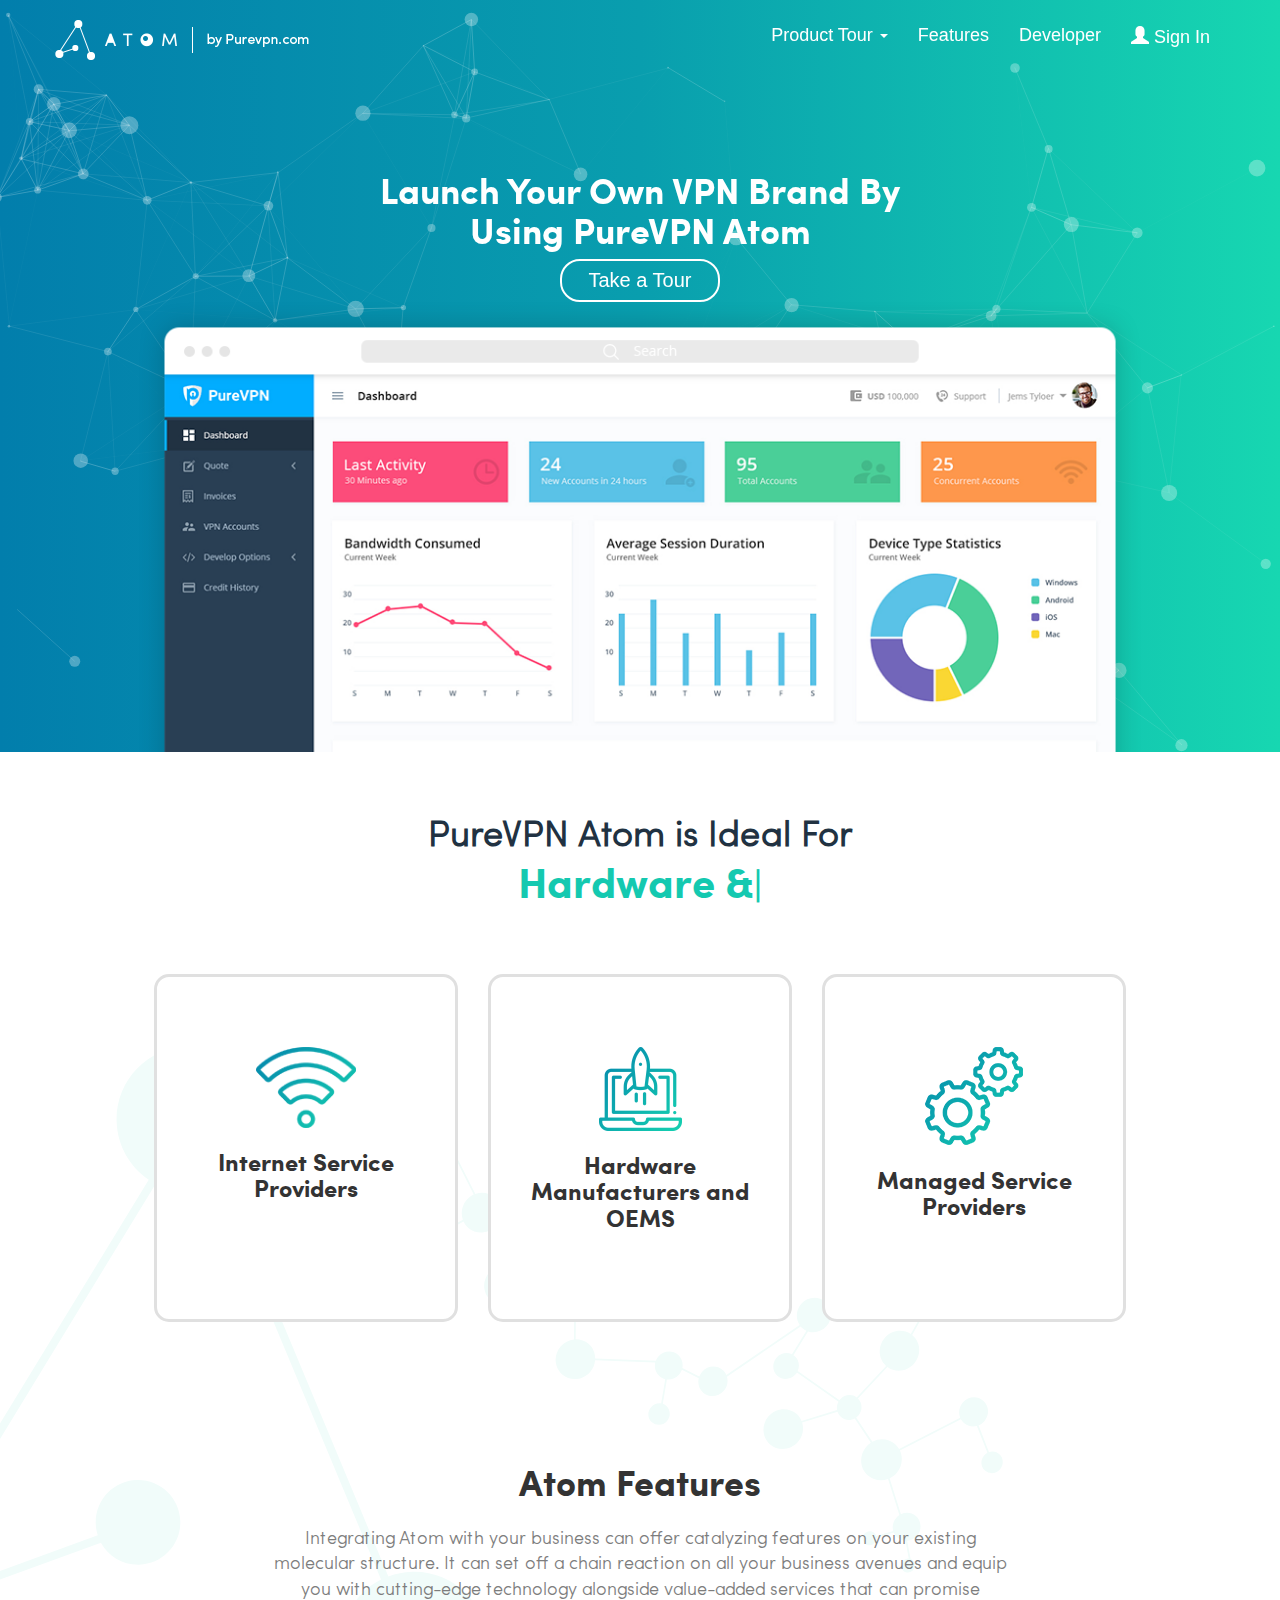
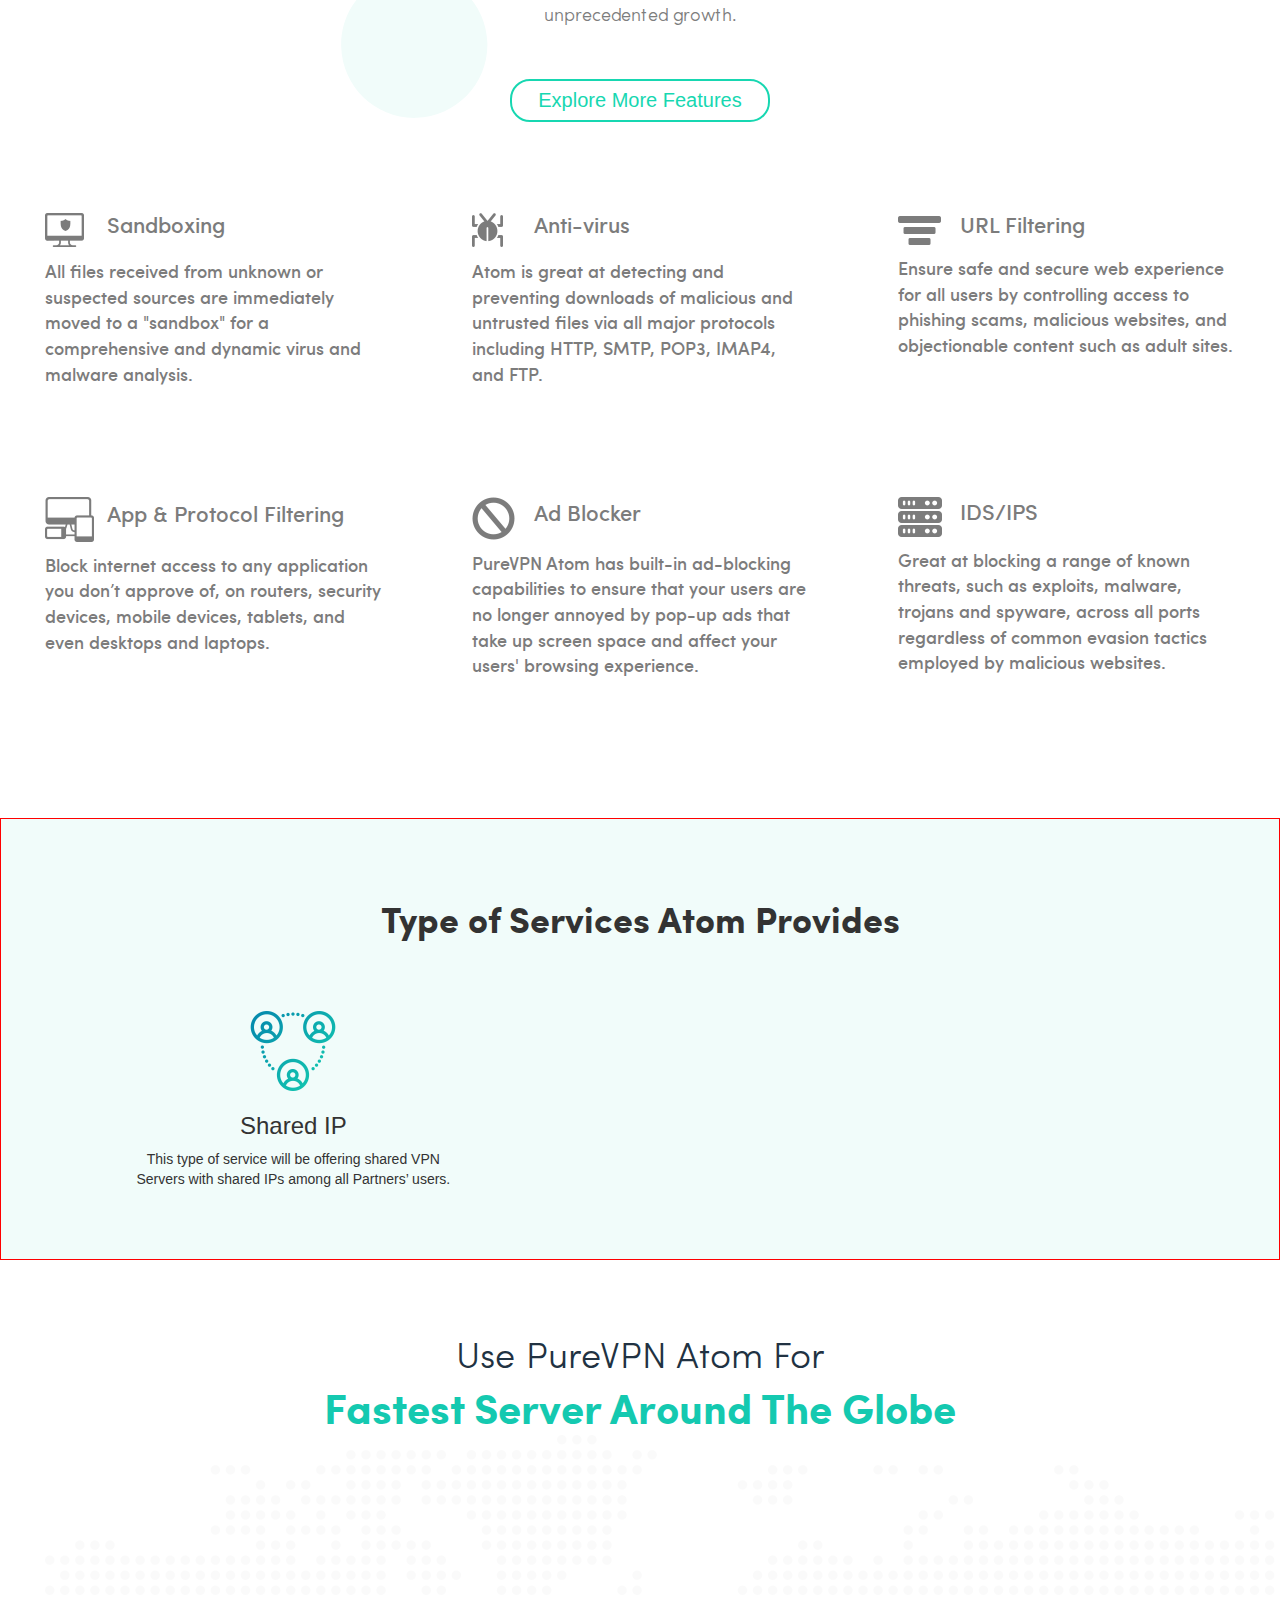
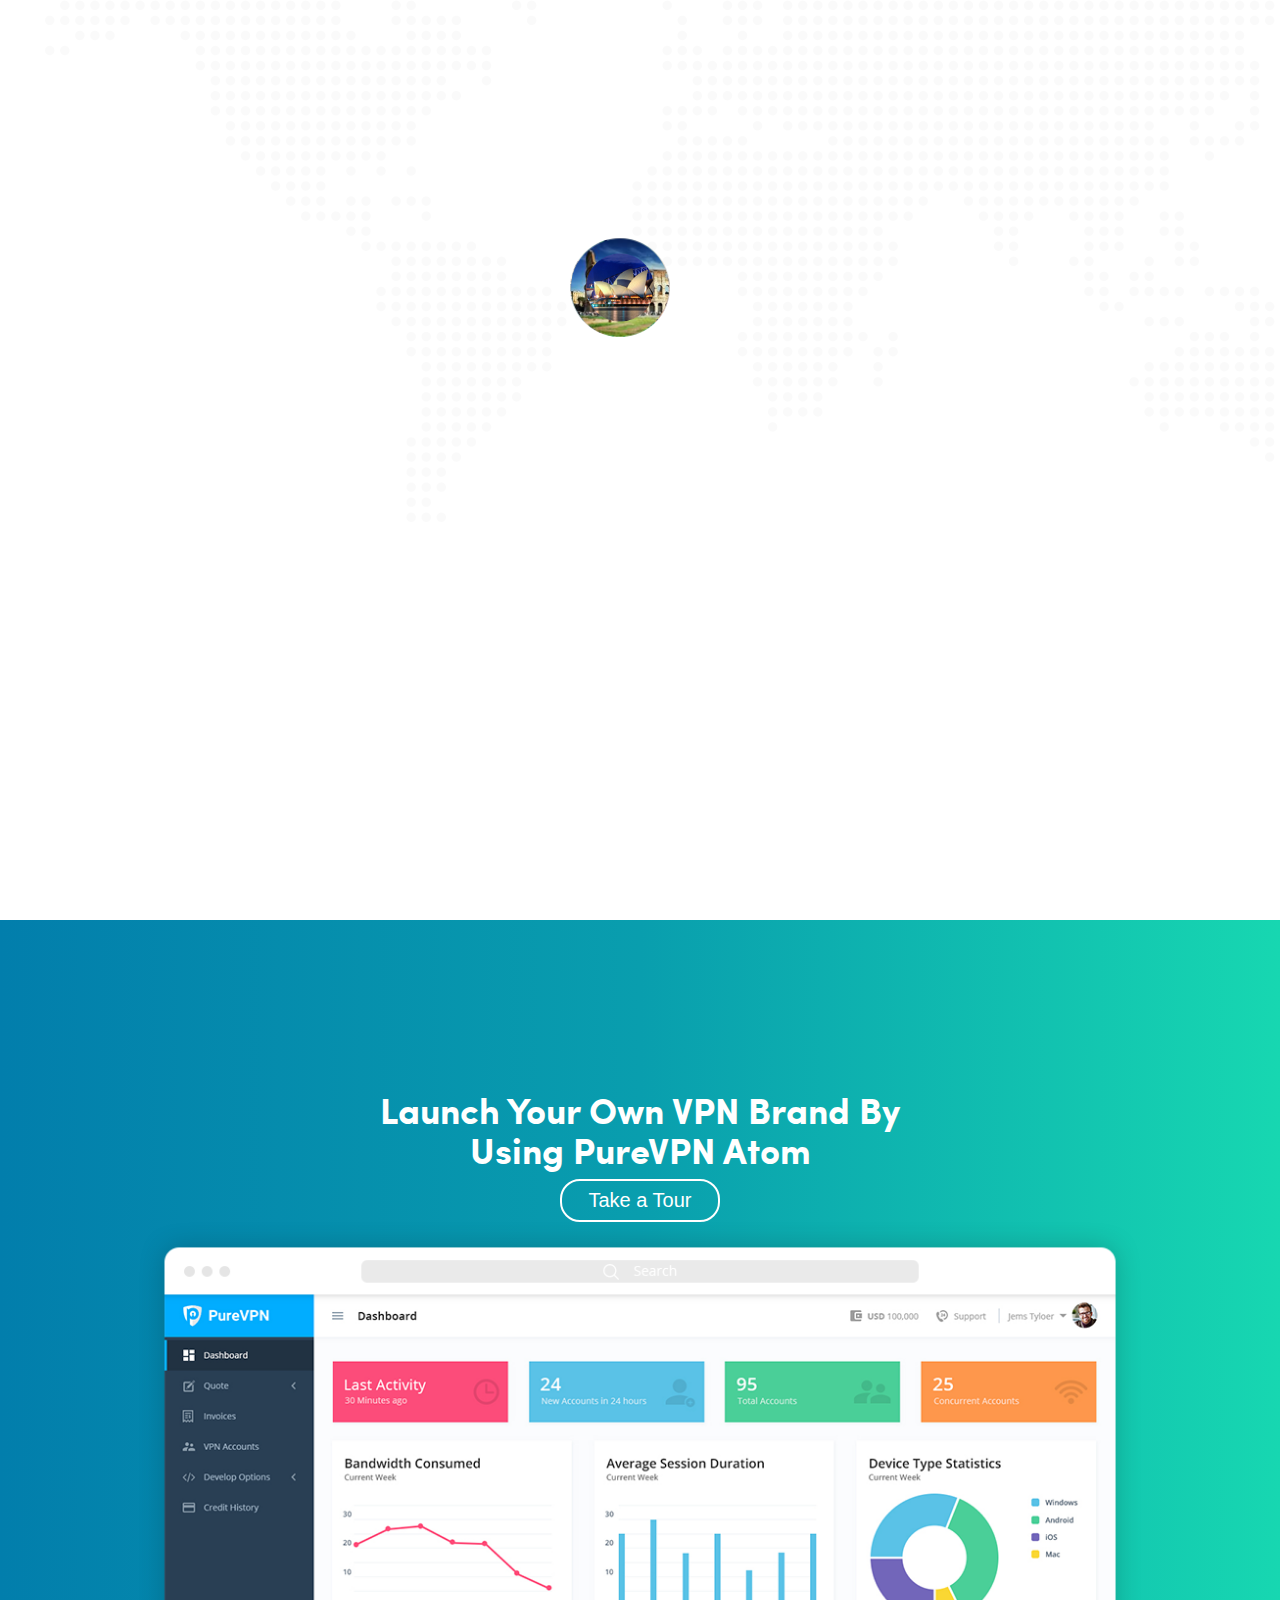
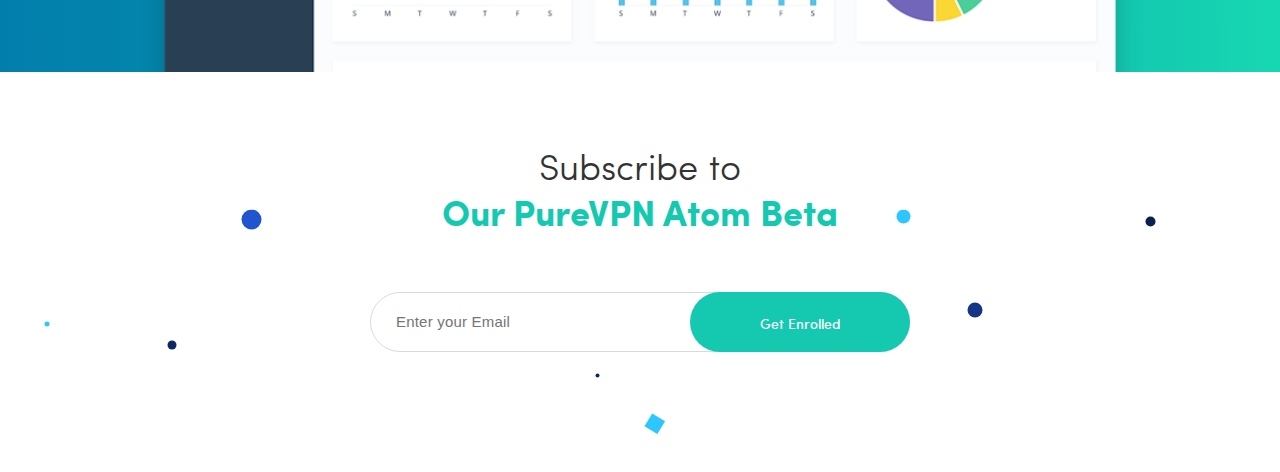
==== commit 91a58f49: "hardware sec fixed" ====
--- a/index.html
+++ b/index.html
@@ -74,23 +74,16 @@
             </section>
 
 
-            <section class="hardware-section">
-                <div class="mid-container">
-                    <article>
-                        <h2 class="heading">
-                            <span class="dark-color">  PureVPN Atom is Ideal For</span><br/>
-                            <span class="element"></span>
-                        </h2>
-
-                    </article>
-
-                    <div class="tile-container clearfix">
-                        <div class="col-xs-12 col-sm-4">
-                            <div class="tile ">
-                                <img class="img-responsive" src="images/wifi-security.png">
-                                <h3 class="heading">Internet Service Providers</h3>
-                            </div>
-                        </div>
+<section class="hardware-section">
+    <div class="mid-container">
+        <article>
+            <h2 class="heading">
+                <span class="dark-color">  PureVPN Atom is Ideal For</span><br/>
+                <span class="element"></span>
+            </h2>
+
+        </article>
+
         <div class="tile-container clearfix">
             <div class="col-xs-12 col-sm-4">
                 <div class="tile ">
@@ -103,12 +96,6 @@
             </div>
 
 
-                        <div class="col-xs-12 col-sm-4">
-                            <div class="tile  sm-icon">
-                                <img class="img-responsive" src="images/hardware-oems.png">
-                                <h3 class="heading">Hardware Manufacturers and OEMS</h3>
-                                <p class="para">Customization down to the molecular level makes Atom the only VPN platform that adapts to
-                                    your business needs.</p>
             <div class="col-xs-12 col-sm-4">
                 <div class="tile">
                     <img class="img-responsive" src="images/2.png">
@@ -276,7 +263,7 @@
             <span>Fastest Server Around The Globe</span>
         </h2>
     </article>
-    <div class="scattered-circles circle1">
+    <div class="scattered-circles circle-center circle1">
         <div class="circle-wrapper">
             <div class=" circles">
                 <img src="images/server-country-img.png" alt="servers" class="img-responsive"/>
@@ -287,7 +274,7 @@
             </div>
         </div>
     </div>
-    <div class="scattered-circles circle2">
+    <div class="scattered-circles circle-center circle2">
         <div class="circle-wrapper">
             <div class=" circles">
                 <img src="images/north-america3.png" alt="servers" class="img-responsive"/>
@@ -298,7 +285,7 @@
             </div>
         </div>
     </div>
-    <div class="scattered-circles circle3">
+    <div class="scattered-circles circle-center circle3">
         <div class="circle-wrapper">
             <div class=" circles">
                 <img src="images/north-ameria.png" alt="servers" class="img-responsive"/>
@@ -309,7 +296,7 @@
             </div>
         </div>
     </div>
-    <div class="scattered-circles circle4">
+    <div class="scattered-circles circle-center circle4">
         <div class="circle-wrapper">
             <div class=" circles">
                 <img src="images/africa.png" alt="servers" class="img-responsive"/>
@@ -320,7 +307,7 @@
             </div>
         </div>
     </div>
-    <div class="scattered-circles circle5">
+    <div class="scattered-circles circle-center circle5">
         <div class="circle-wrapper">
             <div class=" circles">
                 <img src="images/europe2.png" alt="servers" class="img-responsive"/>
@@ -331,7 +318,7 @@
             </div>
         </div>
     </div>
-    <div class="scattered-circles circle6">
+    <div class="scattered-circles circle-center circle6">
         <div class="circle-wrapper">
             <div class=" circles">
                 <img src="images/aisa.png" alt="servers" class="img-responsive"/>
@@ -342,7 +329,7 @@
             </div>
         </div>
     </div>
-    <div class="scattered-circles circle7">
+    <div class="scattered-circles circle-center circle7">
         <div class="circle-wrapper">
             <div class=" circles">
                 <img src="images/europe.png" alt="servers" class="img-responsive"/>
@@ -353,7 +340,7 @@
             </div>
         </div>
     </div>
-    <div class="scattered-circles circle8">
+    <div class="scattered-circles circle-center circle8">
         <div class="circle-wrapper">
             <div class=" circles">
                 <img src="images/south-america.png" alt="servers" class="img-responsive"/>
@@ -364,7 +351,7 @@
             </div>
         </div>
     </div>
-    <div class="scattered-circles circle9">
+    <div class="scattered-circles circle-center circle9">
         <div class="circle-wrapper">
             <div class=" circles">
                 <img src="images/australia.png" alt="servers" class="img-responsive"/>
--- a/css/main.css
+++ b/css/main.css
@@ -676,50 +676,64 @@
 .atom-for .scattered-circles {
     position: absolute;
 }
-
+.atom-for .scattered-circles.circle-center{
+    left:50%!important;
+    top:50%!important;
+    transform:translate(-50%,-50%);
+    transition:all 0.9s ease;
+}
 .atom-for .scattered-circles.circle1 {
     left: 12%;
     top: 42%;
+    transition:all 0.9s ease;
 }
 
 .atom-for .scattered-circles.circle2 {
     left: 0%;
     top: 32%;
+    transition:all 0.9s ease;
 }
 
 .atom-for .scattered-circles.circle3 {
     left: 33%;
     top: 26%;
+    transition:all 0.9s ease;
 }
 
 .atom-for .scattered-circles.circle4 {
     left: 45%;
-    top: 54%
+    top: 54%;
+    transition:all 0.9s ease;
 }
 
 .atom-for .scattered-circles.circle5 {
     left: 57%;
     top: 35%;
+    transition:all 0.9s ease;
 }
 
 .atom-for .scattered-circles.circle6 {
     left: 66%;
     top: 52%;
+    transition:all 0.9s ease;
 }
 
 .atom-for .scattered-circles.circle7 {
     left: 70%;
     top: 28%;
+    transition:all 0.9s ease;
 }
 
 .atom-for .scattered-circles.circle8 {
     left: 27%;
     top: 73%;
+    transition:all 0.9s ease;
 }
 
 .atom-for .scattered-circles.circle9 {
     left: 83%;
     top: 75%;
+    transition:all 0.9s ease;
 }
 
 .atom-for .scattered-circles.circle2 .circle-wrapper .circles img {
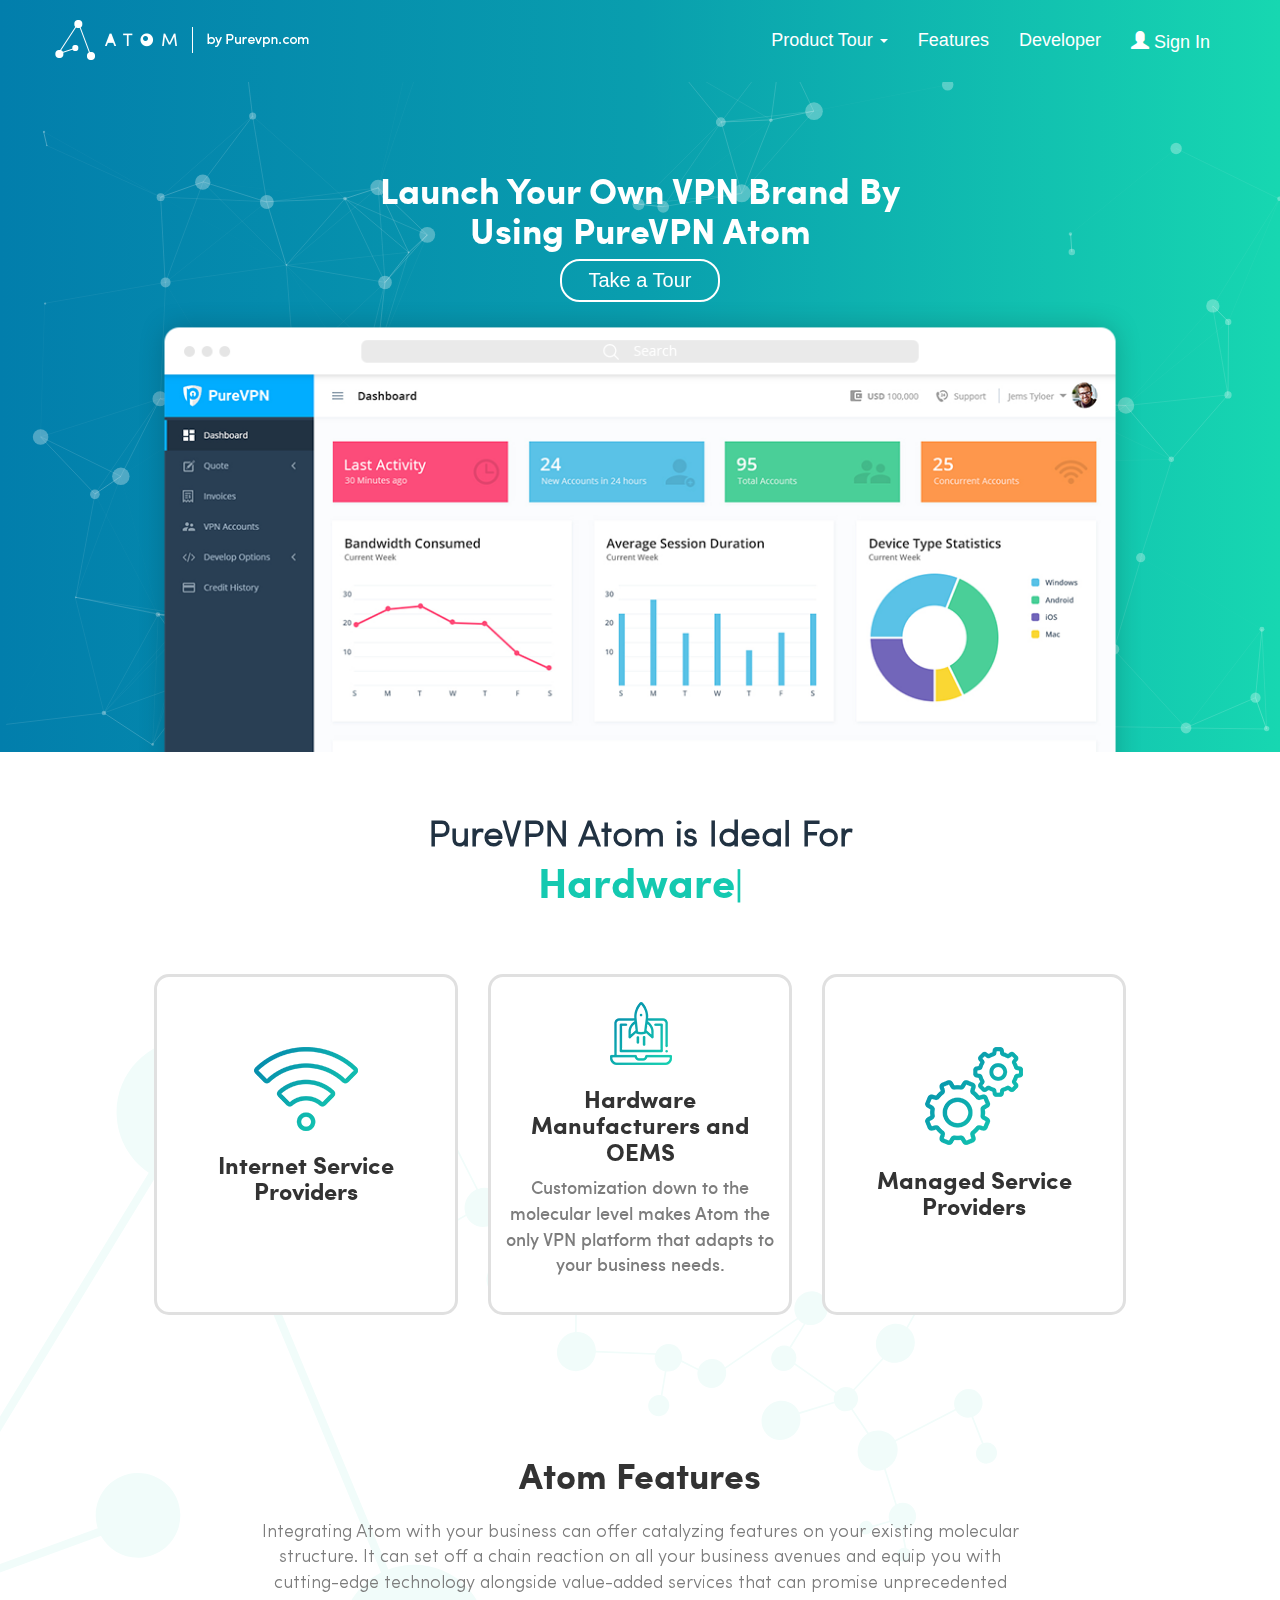
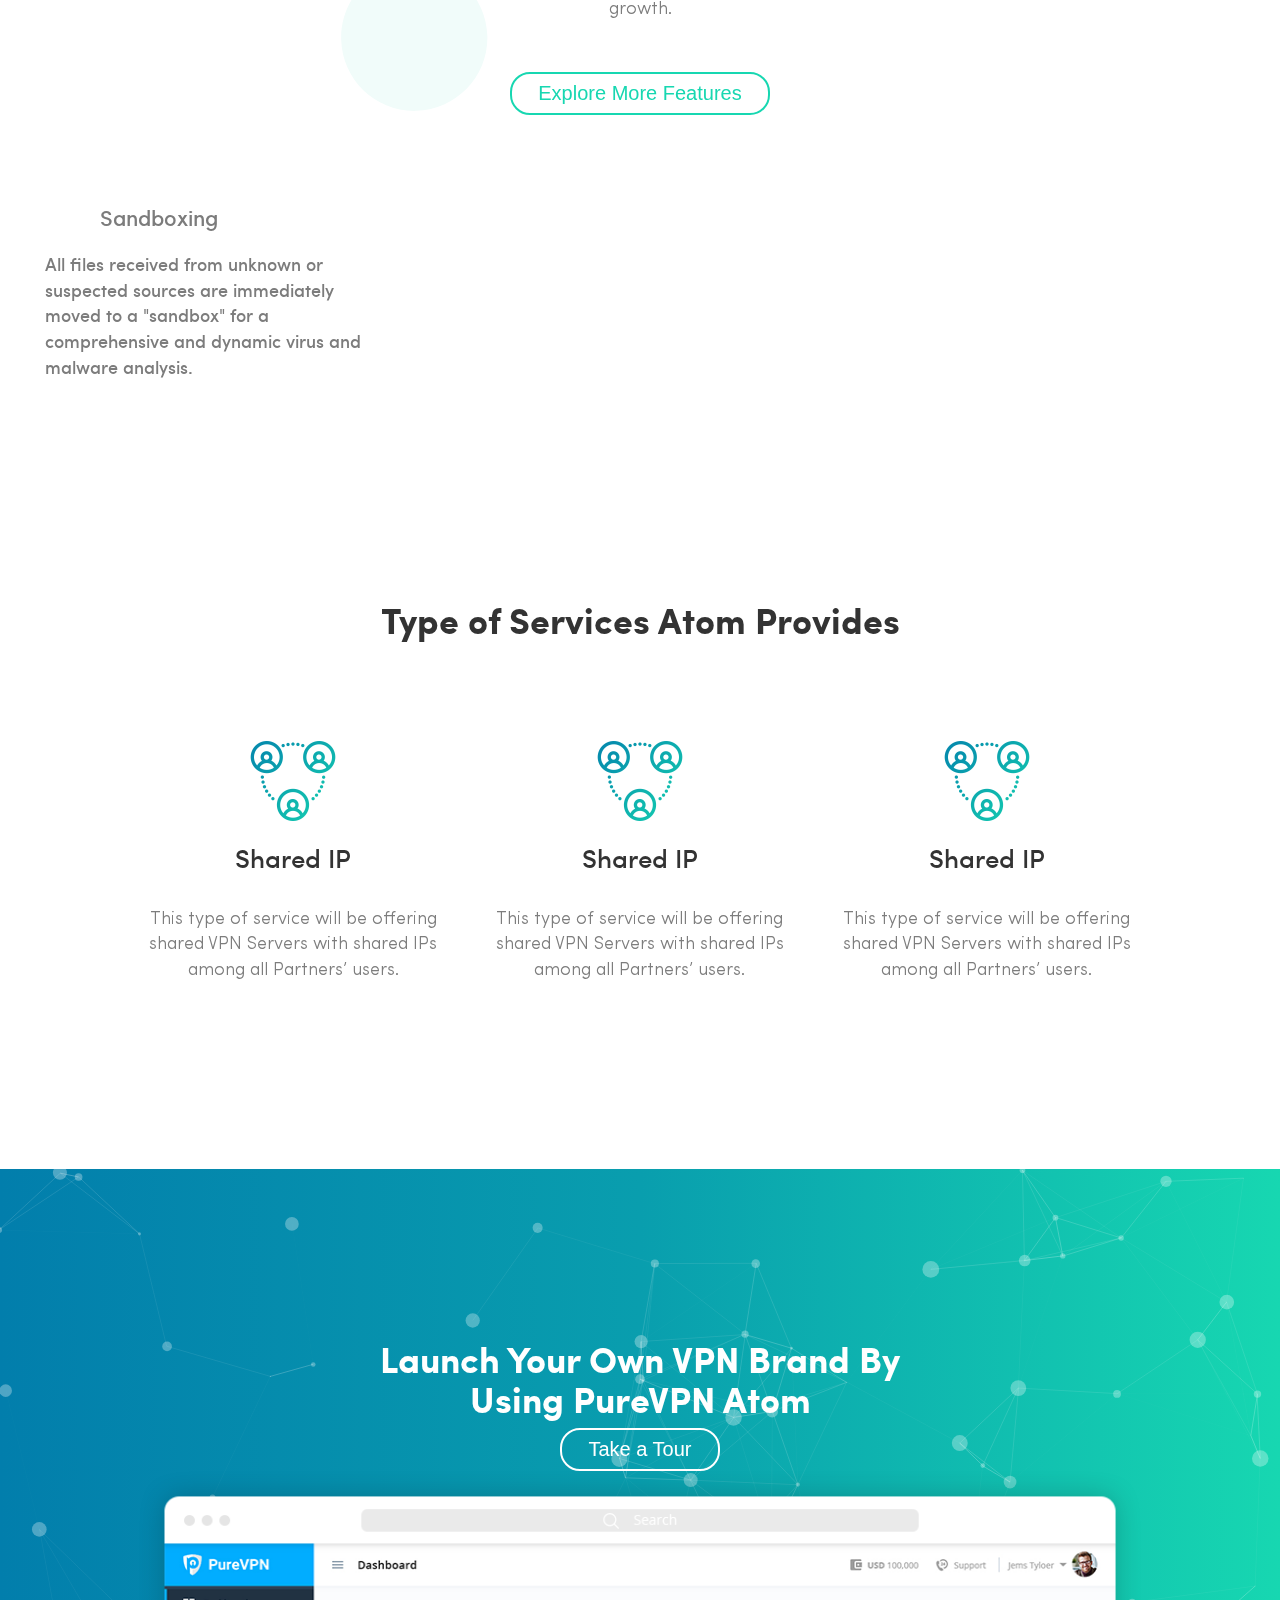
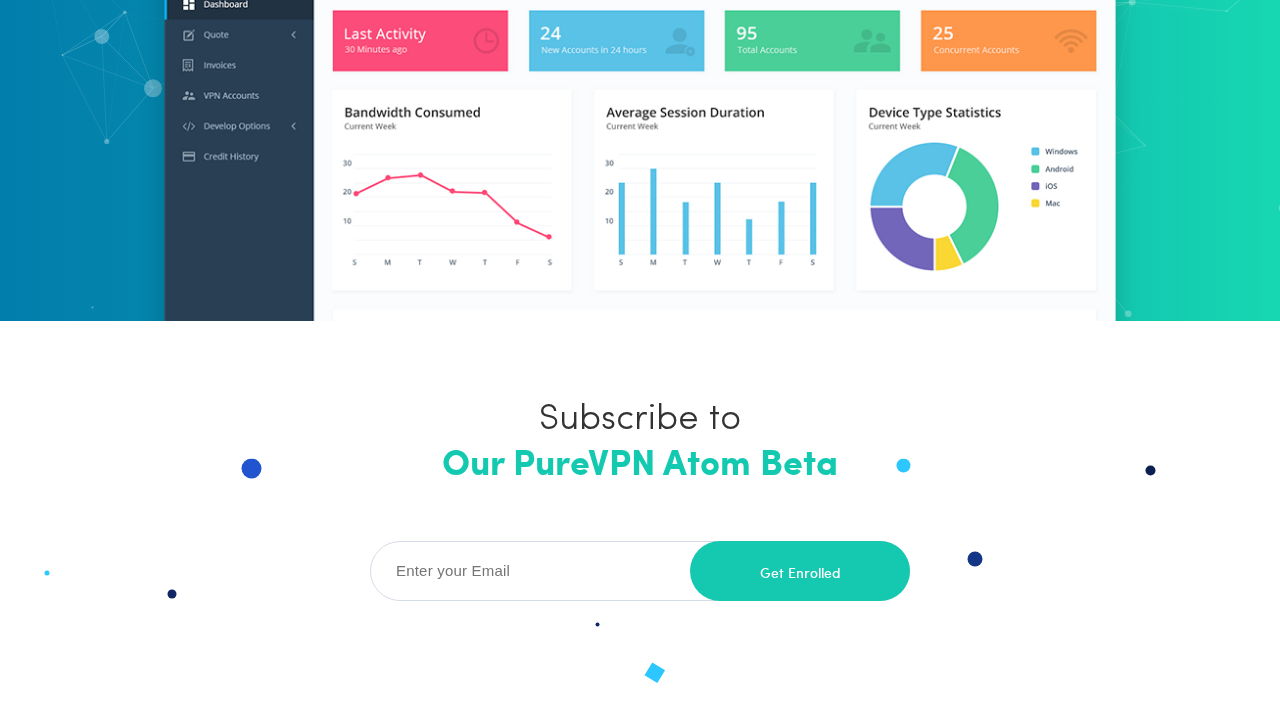
==== commit d0592903: "final changes with scroll fix" ====
--- a/index.html
+++ b/index.html
@@ -1,57 +1,53 @@
 <!DOCTYPE html>
 <html lang="en">
 
-<head>
-    <title>Pure VPN</title>
-    <meta charset="utf-8">
-    <meta name="viewport" content="width=device-width, initial-scale=1">
-    <link href="bootstrap/css/bootstrap.css" rel="stylesheet"/>
-    <link href="css/main.css" rel="stylesheet"/>
-    <link href="css/animate.css" rel="stylesheet"/>
-</head>
-
-<body>
-
-<header>
-    <nav class="navbar navbar-inverse ">
-        <div class="container-fluid">
-            <div class="navbar-header">
-                <button type="button" class="navbar-toggle" data-toggle="collapse" data-target="#myNavbar">
+    <head>
+        <title>Pure VPN</title>
+        <meta charset="utf-8">
+        <meta name="viewport" content="width=device-width, initial-scale=1">
+        <link href="bootstrap/css/bootstrap.css" rel="stylesheet" />
+        <link href="css/main.css" rel="stylesheet" />
+    </head>
+
+    <body data-cont=''>
+        <header>
+            <nav class="navbar navbar-inverse ">
+                <div class="container-fluid">
+                    <div class="navbar-header">
+                        <button type="button" class="navbar-toggle" data-toggle="collapse" data-target="#myNavbar">
                     <span class="icon-bar"></span>
                     <span class="icon-bar"></span>
                     <span class="icon-bar"></span>
                 </button>
-                <a class="navbar-brand" href="#"><img src="images/atom-logo.png" alt="logo" class="img-responsive"></a>
-            </div>
-            <div class="collapse navbar-collapse" id="myNavbar">
-                <ul class="nav navbar-nav  navbar-right">
-
-                    <li class="dropdown">
-                        <a class="dropdown-toggle" data-toggle="dropdown" href="#"> Product Tour <span
+                        <a class="navbar-brand" href="#"><img src="images/atom-logo.png" alt="logo" class="img-responsive"></a>
+                    </div>
+                    <div class="collapse navbar-collapse" id="myNavbar">
+                        <ul class="nav navbar-nav  navbar-right">
+
+                            <li class="dropdown">
+                                <a class="dropdown-toggle" data-toggle="dropdown" href="#"> Product Tour <span
                                 class="caret"></span></a>
-                        <ul class="dropdown-menu atom-menu animated bounceIn">
-                            <li class="menu-item">
-                                <img src="images/transparent-spirit.png" alt="img"
-                                     class="img-responsive isp"/><a href="#">Internet Service
-                                Provider</a></li>
-                            <li class="menu-item"><img src="images/transparent-spirit.png" alt="img"
-                                                       class="img-responsive hmo"><a href="#">Hardware Manufacturers and
+                                <ul class="dropdown-menu atom-menu">
+                                    <li class="menu-item">
+                                        <img src="images/transparent-spirit.png" alt="img" class="img-responsive isp" />
+                                        <a href="#">Internet Service Provider
+                                            </a>
+                                    </li>
+                                    <li class="menu-item"><img src="images/transparent-spirit.png" alt="img" class="img-responsive hmo"><a href="#">Hardware Manufacturers and
                                 OEMS</a></li>
-                            <li class="menu-item"><img src="images/transparent-spirit.png" alt="img"
-                                                       class="img-responsive msp"><a href="#">Managed Service
-                                Providers</a>
+                                    <li class="menu-item"><img src="images/transparent-spirit.png" alt="img" class="img-responsive msp"><a href="#">Managed Service Providers</a>
+                                    </li>
+                                    <li class="menu-btn"><a class=" draw" href="#">Get Details</a></li>
+                                </ul>
                             </li>
-                            <li class="menu-btn"><a class=" draw" href="#">Get Details</a></li>
+                            <li><a href="#"> Features </a></li>
+                            <li><a href="#"> Developer </a></li>
+                            <li><a href="#"> <i class="glyphicon glyphicon-user"></i> Sign In </a></li>
                         </ul>
-                    </li>
-                    <li><a href="#"> Features </a></li>
-                    <li><a href="#"> Developer </a></li>
-                    <li><a href="#"> <i class="glyphicon glyphicon-user"></i> Sign In </a></li>
-                </ul>
-
-            </div>
-        </div>
-    </nav>
+
+                    </div>
+                </div>
+            </nav>
 
         </header>
         <div class="wrapper-holder">
@@ -74,303 +70,163 @@
             </section>
 
 
-<section class="hardware-section">
-    <div class="mid-container">
-        <article>
-            <h2 class="heading">
-                <span class="dark-color">  PureVPN Atom is Ideal For</span><br/>
-                <span class="element"></span>
-            </h2>
-
-        </article>
-
-        <div class="tile-container clearfix">
-            <div class="col-xs-12 col-sm-4">
-                <div class="tile ">
-                    <img class="img-responsive" src="images/wifi-security.png">
-                    <h3 class="heading">Internet Service Providers</h3>
-                    <p class="para">Customization down to the molecular level makes Atom the only VPN platform that
-                        adapts to your
-                        business needs.</p>
-                </div>
-            </div>
-
-
-            <div class="col-xs-12 col-sm-4">
-                <div class="tile">
-                    <img class="img-responsive" src="images/2.png">
-                    <h3 class="heading">Hardware Manufacturers and OEMS</h3>
-                    <p class="para">Customization down to the molecular level makes Atom the only VPN platform that
-                        adapts to your
-                        business needs.</p>
-
-                </div>
-            </div>
-
-
-            <div class="col-xs-12 col-sm-4">
-                <div class="tile ">
-                    <img class="img-responsive" src="images/managed-service.png">
-                    <h3 class="heading">Managed Service Providers
-                    </h3>
-                    <p class="para">Customization down to the molecular level makes Atom the only VPN platform that
-                        adapts to your
-                        business needs.</p>
-                </div>
-            </div>
-
-                    </div>
-
-        <div class="paralla-abs-svg">
-            <!-- <svg width="100%">
+            <section class="hardware-section">
+                <div class="mid-container">
+                    <article>
+                        <h2 class="heading">
+                            <span class="dark-color">  PureVPN Atom is Ideal For</span><br/>
+                            <span class="element"></span>
+                        </h2>
+
+                    </article>
+
+                    <div class="tile-container clearfix">
+                        <div class="col-xs-12 col-sm-4">
+                            <div class="tile ">
+                                <img class="img-responsive" src="images/wifi-security.png">
+                                <h3 class="heading">Internet Service Providers</h3>
+                            </div>
+                        </div>
+
+
+                        <div class="col-xs-12 col-sm-4">
+                            <div class="tile  sm-icon">
+                                <img class="img-responsive" src="images/hardware-oems.png">
+                                <h3 class="heading">Hardware Manufacturers and OEMS</h3>
+                                <p class="para">Customization down to the molecular level makes Atom the only VPN platform that adapts to
+                                    your business needs.</p>
+
+                            </div>
+                        </div>
+
+
+                        <div class="col-xs-12 col-sm-4">
+                            <div class="tile ">
+                                <img class="img-responsive" src="images/managed-service.png">
+                                <h3 class="heading">Managed Service Providers
+                                </h3>
+                            </div>
+                        </div>
+
+                    </div>
+
+                    <div class="paralla-abs-svg">
+                        <!-- <svg width="100%">
                 <use xmlns:xlink="http://www.w3.org/1999/xlink" xlink:href="#particle-svg"></use>
                 <svg> -->
-        </div>
-    </div>
-</section>
-
-
-<section class="atom-feature">
-
-    <div class="mid-container">
-        <article>
-            <h2 class="heading">Atom Features</h2>
-            <p class="para">Integrating Atom with your business can offer catalyzing features on your existing molecular
-                structure.
-                It can set off a chain reaction on all your business avenues and equip you with cutting-edge technology
-                alongside value-added services that can promise unprecedented growth.</p>
-            <a class="p-btn btn" href="#">Explore More Features</a>
-        </article>
-
-
-    </div>
-
-    <div class="mid-container2 clearfix">
-        <div class="tile-container clearfix">
-
-            <div class="col-xs-12 col-sm-4 box">
-
-                <div class="tile">
-                    <div class="bg-gredient"></div>
-                    <h3 class="heading"><img src="images/transparent-spirit.png" alt="img"
-                                             class="img-responsive sandbox"/>Sandboxing</h3>
-                    <p class="para">All files received from unknown or suspected sources are immediately moved to a
-                        "sandbox" for
-                        a comprehensive and dynamic virus and malware analysis.
-
-                    </p>
-                </div>
-            </div>
-            <div class="col-xs-12 col-sm-4 box">
-
-                <div class="tile">
-                    <div class="bg-gredient"></div>
-                    <h3 class="heading"><img src="images/transparent-spirit.png" alt="img"
-                                             class="img-responsive anti-virus"/>Anti-virus</h3>
-                    <p class="para">Atom is great at detecting and preventing downloads of malicious and untrusted files
-                        via all major protocols including HTTP, SMTP, POP3, IMAP4, and FTP.</p>
-                </div>
-            </div>
-            <div class="col-xs-12 col-sm-4 box">
-
-                <div class="tile">
-                    <div class="bg-gredient"></div>
-                    <h3 class="heading"><img src="images/transparent-spirit.png" alt="img"
-                                             class="img-responsive url-filtering"/>URL Filtering</h3>
-                    <p class="para">Ensure safe and secure web experience for all users by controlling access to
-                        phishing scams, malicious websites, and objectionable content such as adult sites.</p>
-                </div>
-            </div>
-            <div class="col-xs-12 col-sm-4 box">
-
-                <div class="tile">
-                    <div class="bg-gredient"></div>
-                    <h3 class="heading"><img src="images/transparent-spirit.png" alt="img"
-                                             class="img-responsive app-protocol"/>App & Protocol Filtering</h3>
-                    <p class="para">Block internet access to any application you don’t approve of, on routers, security
-                        devices, mobile devices, tablets, and even desktops and laptops.</p>
-                </div>
-            </div>
-            <div class="col-xs-12 col-sm-4 box">
-
-                <div class="tile">
-                    <div class="bg-gredient"></div>
-                    <h3 class="heading"><img src="images/transparent-spirit.png" alt="img"
-                                             class="img-responsive ad-blocker"/>Ad Blocker</h3>
-                    <p class="para">PureVPN Atom has built-in ad-blocking capabilities to ensure that your users are no
-                        longer annoyed by pop-up ads that take up screen space and affect your users' browsing
-                        experience.</p>
-                </div>
-            </div>
-            <div class="col-xs-12 col-sm-4 box">
-
-                <div class="tile">
-                    <div class="bg-gredient"></div>
-                    <h3 class="heading"><img src="images/transparent-spirit.png" alt="img"
-                                             class="img-responsive ids-ips"/>IDS/IPS</h3>
-                    <p class="para">Great at blocking a range of known threats, such as exploits, malware, trojans and
-                        spyware, across all ports regardless of common evasion tactics employed by malicious
-                        websites.</p>
-                </div>
-            </div>
-        </div>
-    </div>
-
-
-    <div class="paralla-abs-svg">
-        <!-- <svg width="100%">
+                    </div>
+                </div>
+            </section>
+
+
+            <section class="atom-feature">
+
+                <div class="mid-container">
+                    <article>
+                        <h2 class="heading">Atom Features</h2>
+                        <p class="para">Integrating Atom with your business can offer catalyzing features on your existing molecular structure.
+                            It can set off a chain reaction on all your business avenues and equip you with cutting-edge
+                            technology alongside value-added services that can promise unprecedented growth.</p>
+                        <a class="p-btn btn" href="#">Explore More Features</a>
+                    </article>
+
+
+                </div>
+
+                <div class="mid-container2 clearfix">
+                    <div class="tile-container clearfix">
+
+                        <div class="col-xs-12 col-sm-4 box">
+
+                            <div class="tile">
+                                <div class="bg-gredient"></div>
+                                <h3 class="heading"><img src="images/sandbox-icon.png">Sandboxing</h3>
+                                <p class="para">All files received from unknown or suspected sources are immediately moved to a "sandbox"
+                                    for a comprehensive and dynamic virus and malware analysis.
+
+                                </p>
+                            </div>
+                        </div>
+                    </div>
+                </div>
+
+
+                <div class="paralla-abs-svg">
+                    <!-- <svg width="100%">
                 <use xmlns:xlink="http://www.w3.org/1999/xlink" xlink:href="#lg-partical"></use>
                 <svg> -->
-    </div>
-</section>
-
-
-<section class="scroll-container">
-        <div class="circle-wrapper">
-            <div class="circle-radius"></div>
-        </div>
-    <div class="mid-container clearfix">
-
+                </div>
+            </section>
+
+         
     
-
-        <article>
-            <h2>Type of Services Atom Provides</h2>
-        </article>
-
-        <div class="tile-container clearfix">
-
-            <div class="col-xs-12 col-sm-4">
-                <div class="tile">
-                    <figure>
-                        <img src="images/shared-ip-icon.png" />
-                    </figure>
-                    <h3>
-                        Shared IP
-                    </h3>
-
-                    <p>This type of service will be offering shared VPN Servers with shared IPs among all Partners’
-                        users. </p>
-                </div>
-            </div>
-
-        </div>
-
-    </div>
-</section>
-<section class="atom-for">
-    <article>
-        <h2 class="section-heading">Use PureVPN Atom For
-            <span>Fastest Server Around The Globe</span>
-        </h2>
-    </article>
-    <div class="scattered-circles circle-center circle1">
-        <div class="circle-wrapper">
-            <div class=" circles">
-                <img src="images/server-country-img.png" alt="servers" class="img-responsive"/>
-            </div>
-            <div class="circle-text">
-                <img src="images/img-servers.png" alt="img" class="img-responsive"/>
-                <h3>45+ Servers <span>in North America</span></h3>
-            </div>
-        </div>
-    </div>
-    <div class="scattered-circles circle-center circle2">
-        <div class="circle-wrapper">
-            <div class=" circles">
-                <img src="images/north-america3.png" alt="servers" class="img-responsive"/>
-            </div>
-            <div class="circle-text">
-                <img src="images/img-servers.png" alt="img" class="img-responsive"/>
-                <h3>45+ Servers <span>in North America</span></h3>
-            </div>
-        </div>
-    </div>
-    <div class="scattered-circles circle-center circle3">
-        <div class="circle-wrapper">
-            <div class=" circles">
-                <img src="images/north-ameria.png" alt="servers" class="img-responsive"/>
-            </div>
-            <div class="circle-text">
-                <img src="images/img-servers.png" alt="img" class="img-responsive"/>
-                <h3>45+ Servers <span>in North America</span></h3>
-            </div>
-        </div>
-    </div>
-    <div class="scattered-circles circle-center circle4">
-        <div class="circle-wrapper">
-            <div class=" circles">
-                <img src="images/africa.png" alt="servers" class="img-responsive"/>
-            </div>
-            <div class="circle-text">
-                <img src="images/img-servers.png" alt="img" class="img-responsive"/>
-                <h3>45+ Servers <span>in North America</span></h3>
-            </div>
-        </div>
-    </div>
-    <div class="scattered-circles circle-center circle5">
-        <div class="circle-wrapper">
-            <div class=" circles">
-                <img src="images/europe2.png" alt="servers" class="img-responsive"/>
-            </div>
-            <div class="circle-text">
-                <img src="images/img-servers.png" alt="img" class="img-responsive"/>
-                <h3>45+ Servers <span>in North America</span></h3>
-            </div>
-        </div>
-    </div>
-    <div class="scattered-circles circle-center circle6">
-        <div class="circle-wrapper">
-            <div class=" circles">
-                <img src="images/aisa.png" alt="servers" class="img-responsive"/>
-            </div>
-            <div class="circle-text">
-                <img src="images/img-servers.png" alt="img" class="img-responsive"/>
-                <h3>45+ Servers <span>in North America</span></h3>
-            </div>
-        </div>
-    </div>
-    <div class="scattered-circles circle-center circle7">
-        <div class="circle-wrapper">
-            <div class=" circles">
-                <img src="images/europe.png" alt="servers" class="img-responsive"/>
-            </div>
-            <div class="circle-text">
-                <img src="images/img-servers.png" alt="img" class="img-responsive"/>
-                <h3>45+ Servers <span>in North America</span></h3>
-            </div>
-        </div>
-    </div>
-    <div class="scattered-circles circle-center circle8">
-        <div class="circle-wrapper">
-            <div class=" circles">
-                <img src="images/south-america.png" alt="servers" class="img-responsive"/>
-            </div>
-            <div class="circle-text">
-                <img src="images/img-servers.png" alt="img" class="img-responsive"/>
-                <h3>45+ Servers <span>in North America</span></h3>
-            </div>
-        </div>
-    </div>
-    <div class="scattered-circles circle-center circle9">
-        <div class="circle-wrapper">
-            <div class=" circles">
-                <img src="images/australia.png" alt="servers" class="img-responsive"/>
-            </div>
-            <div class="circle-text">
-                <img src="images/img-servers.png" alt="img" class="img-responsive"/>
-                <h3>45+ Servers <span>in North America</span></h3>
-            </div>
-        </div>
-    </div>
-</section>
-
-
-
-
-
-                <section class="slider-partial-container">
-                      <div class="bg-color"></div>
-                         <div class="mid-container">
+            <section class="scroll-container">
+                <div class="circle-wrapper">
+                    <div class="circle-radius"></div>
+                    
+                </div>
+                <div class="mid-container clearfix">
+
+
+
+                    <article>
+                        <h2>Type of Services Atom Provides</h2>
+                    </article>
+
+                    <div class="tile-container clearfix">
+
+                        <div class="col-xs-12 col-sm-4">
+                            <div class="tile">
+                                <figure>
+                                    <img src="images/shared-ip-icon.png" />
+                                </figure>
+                                <h3 class="heading">
+                                    Shared IP
+                                </h3>
+                                <p class="para">This type of service will be offering shared VPN Servers with shared IPs among all Partners’
+                                    users. </p>
+                            </div>
+                        </div>
+
+
+                        <div class="col-xs-12 col-sm-4">
+                            <div class="tile">
+                                <figure>
+                                    <img src="images/shared-ip-icon.png" />
+                                </figure>
+                                <h3 class="heading">
+                                    Shared IP
+                                </h3>
+                                <p class="para">This type of service will be offering shared VPN Servers with shared IPs among all Partners’
+                                    users. </p>
+                            </div>
+                        </div>
+
+                        <div class="col-xs-12 col-sm-4">
+                            <div class="tile">
+                                <figure>
+                                    <img src="images/shared-ip-icon.png" />
+                                </figure>
+                                <h3 class="heading">
+                                    Shared IP
+                                </h3>
+                                <p class="para">This type of service will be offering shared VPN Servers with shared IPs among all Partners’
+                                    users. </p>
+                            </div>
+                        </div>
+
+                    </div>
+
+                </div>
+            </section>
+
+
+
+
+
+            <section class="slider-partial-container">
+                <div class="bg-color"></div>
+                <div class="mid-container">
                     <article>
                         <h1 class="heading">Launch Your Own VPN Brand By Using PureVPN Atom</h1>
                         <a class="t-btn btn" href="">Take a Tour</a>
@@ -383,7 +239,7 @@
                 </div>
                 <div id="particles-js2"></div>
 
-                </section>
+            </section>
 
 
 
@@ -515,11 +371,17 @@
             </symbol>
         </svg>
 
-<script src="js/jquery.min.js"></script>
-<script src="js/particles.min.js"></script>
-<script src="js/typed.min.js"></script>
-<script src="bootstrap/js/bootstrap.js"></script>
-<script src="js/homepage.js"></script>
-</body>
+
+  
+
+        <script src="js/jquery.min.js"></script>
+        <script src="js/particles.min.js"></script>
+        <script src="js/typed.min.js"></script>
+        <script src="bootstrap/js/bootstrap.js"></script>
+        <script src="js/homepage.js"></script>
+        <script src="js/scroll-js.js"></script>
+
+
+    </body>
 
 </htmL>
--- a/css/main.css
+++ b/css/main.css
@@ -40,8 +40,6 @@
 body {
 
 }
-
-}
 .wrapper-holder{    position: relative;}
 /* section 1 */
 header {
@@ -49,10 +47,6 @@
     z-index: 10;
     position: fixed;
     width: 100%;
-
-}
-
-header.bg-color {
     background: #027eac;
     background: -moz-linear-gradient(left, #027eac 0%, #099eae 50%, #17d7b1 100%);
     background: -webkit-linear-gradient(left, #027eac 0%, #099eae 50%, #17d7b1 100%);
@@ -81,41 +75,6 @@
 .navbar-inverse .navbar-nav > li > a {
     color: white;
     font-size: 18px;
-    position: relative;
-    padding-top: 10px;
-    padding-bottom: 10px;
-}
-
-.navbar-inverse .navbar-nav > li > a:after {
-    content: "";
-    width: 0;
-    bottom: 0;
-    left: 50%;
-    position: absolute;
-    background-color: #fff;
-    height: 1px;
-    transition: all 0.5s ease;
-    transform: translate(-50%, 0%);
-}
-
-.navbar-inverse .navbar-nav > li > a:before {
-    content: "";
-    width: 0;
-    top: 0;
-    right: 50%;
-    position: absolute;
-    background-color: #fff;
-    height: 1px;
-    transition: all 0.5s ease;
-    transform: translate(50%, 0%);
-}
-
-.navbar-inverse .navbar-nav > li > a:hover:after {
-    width: 100%;
-}
-
-.navbar-inverse .navbar-nav > li > a:hover:before {
-    width: 100%;
 }
 
 .navbar-brand {
@@ -125,11 +84,10 @@
 ul.dropdown-menu.atom-menu {
     border: 0px;
     border-radius: 7px;
-    padding: 60px 40px;
-    left: -230%;
-    /*transform: translate(-50%, 0%);*/
+    padding: 80px 40px;
+    left: 50%;
+    transform: translate(-50%, 0%);
     width: 808px;
-    top: 45px;
 }
 
 ul.dropdown-menu.atom-menu:after {
@@ -163,12 +121,6 @@
     padding: 4px 39px;
     border-radius: 30px;
     margin-top: 40px;
-    transition: all 0.3s ease;
-}
-
-ul.dropdown-menu.atom-menu li.menu-btn a:hover {
-    color: #fff;
-    background-color: #14c9b0;
 }
 
 ul.dropdown-menu.atom-menu li.menu-item a {
@@ -315,8 +267,8 @@
     z-index: 1;
 }
 
-.p-btn:hover, .p-btn:focus {
-    color: #fff;
+.p-btn:hover {
+    color: #17d7b1;
     position: relative;
     background-color: #17d7b1;
 }
@@ -382,48 +334,27 @@
     border: 3px solid #e0e0e0;
     border-radius: 15px;
     background-color: white;
-    transition: all 0.9s ease;
+    transition: all 0.5s ease;
     cursor: pointer;
-    height: 348px;
-}
-
-.hardware-section .tile:hover {
-    border: 3px solid white;
-    -webkit-box-shadow: 0px 0px 30px 0px rgba(0, 0, 0, 0.15);
-    -moz-box-shadow: 0px 0px 30px 0px rgba(0, 0, 0, 0.15);
-    box-shadow: 0px 0px 30px 0px rgba(0, 0, 0, 0.15);
-    padding: 30px 15px;
 }
 
 .hardware-section .tile img {
     margin: auto;
-    transition: all 0.9s ease;
-    max-width: 100px;
-}
-
-.hardware-section .tile:hover img {
-    max-width: 25%;
+}
+
+.hardware-section .tile .heading {
+    font-family: 'sofia-bold';
+    font-size: 24px;
+}
+
+.hardware-section .sm-icon {
+    padding: 25px 15px;
 }
 
 .hardware-section .tile .para {
     color: #7d7d7d;
     font-size: 18px;
     font-family: 'sofia-medium';
-    height: 0;
-    overflow: hidden;
-    opacity: 0;
-    transition: all 0.9s ease;
-}
-
-.hardware-section .tile:hover .para {
-    height: auto;
-    overflow: visible;
-    opacity: 1;
-}
-
-.hardware-section .tile .heading {
-    font-family: 'sofia-bold';
-    font-size: 24px;
 }
 
 .hardware-section .paralla-abs-svg {
@@ -439,6 +370,13 @@
     background-size: contain;
 }
 
+.hardware-section .tile:hover {
+    border: 3px solid white;
+    -webkit-box-shadow: 0px 0px 30px 0px rgba(0, 0, 0, 0.15);
+    -moz-box-shadow: 0px 0px 30px 0px rgba(0, 0, 0, 0.15);
+    box-shadow: 0px 0px 30px 0px rgba(0, 0, 0, 0.15);
+}
+
 /*----------------- atom-feature------------- */
 .atom-feature {
     position: relative;
@@ -466,7 +404,7 @@
 
 .atom-feature article .para {
     color: #7d7d7d;
-    max-width: 770px;
+    max-width: 800px;
     padding-left: 15px;
     padding-right: 15px;
     margin: auto;
@@ -495,9 +433,6 @@
 .atom-feature .tile-container {
     padding-top: 30px;
     padding-bottom: 30px;
-    display: flex;
-    flex-wrap: wrap;
-    width: 100%;
 }
 
 .atom-feature .tile-container .mid-container2 {
@@ -558,74 +493,9 @@
 }
 
 .atom-feature .tile-container .tile img {
-    margin-right: 13px;
+    margin-right: 15px;
     z-index: 3;
     position: relative;
-    background-image: url(../images/40901-atom-feature-sprite.png);
-    width: 49px;
-    display: inline-block;
-    transition: 0s all;
-    transition-delay: 0.3s;
-}
-
-.atom-feature .tile-container .tile img.sandbox {
-    background-position: 0 -482px;
-    height: 35px;
-}
-
-.atom-feature .tile-container .tile img.anti-virus {
-    background-position: 0 -106px;
-    height: 35px;
-}
-
-.atom-feature .tile-container .tile img.url-filtering {
-    background-position: 0 -404px;
-    height: 29px;
-}
-
-.atom-feature .tile-container .tile img.ad-blocker {
-    background-position: 0 0;
-    height: 43px;
-}
-
-.atom-feature .tile-container .tile img.app-protocol {
-    background-position: 0 -294px;
-    height: 45px;
-}
-
-.atom-feature .tile-container .tile img.ids-ips {
-    background-position: 0 -194px;
-    height: 40px;
-}
-
-.atom-feature .tile-container .tile:hover img.sandbox {
-    background-position: 0 -526px;
-    height: 35px;
-}
-
-.atom-feature .tile-container .tile:hover img.anti-virus {
-    background-position: 0 -150px;
-    height: 35px;
-}
-
-.atom-feature .tile-container .tile:hover img.url-filtering {
-    background-position: 0 -443px;
-    height: 29px;
-}
-
-.atom-feature .tile-container .tile:hover img.ad-blocker {
-    background-position: 0 -53px;
-    height: 43px;
-}
-
-.atom-feature .tile-container .tile:hover img.app-protocol {
-    background-position: 0 -349px;
-    height: 45px;
-}
-
-.atom-feature .tile-container .tile:hover img.ids-ips {
-    background-position: 0 -244px;
-    height: 40px;
 }
 
 .atom-feature .tile-container .tile .heading {
@@ -642,240 +512,10 @@
     position: relative;
 }
 
-/*----------------- atom-for------------- */
-
-.atom-for {
-    padding: 80px 0px;
-    background-color: #fff;
-    background-image: url(../images/dotted-bg.png);
-    background-position: 45px 175px;
-    background-repeat: no-repeat;
-    height: 140vh;
-    position: relative;
-}
-
-.atom-for article {
-    text-align: center;
-}
-
-.atom-for .section-heading {
-    color: #213242;
-    font-family: 'sofia-light';
-    font-size: 36px;
-    margin-top: 0px;
-}
-
-.atom-for .section-heading span {
-    font-size: 42px;
-    color: #14c9b0;
-    font-family: 'sofia-bold';
-    display: block;
-    margin-top: 4px;
-}
-
-.atom-for .scattered-circles {
-    position: absolute;
-}
-.atom-for .scattered-circles.circle-center{
-    left:50%!important;
-    top:50%!important;
-    transform:translate(-50%,-50%);
-    transition:all 0.9s ease;
-}
-.atom-for .scattered-circles.circle1 {
-    left: 12%;
-    top: 42%;
-    transition:all 0.9s ease;
-}
-
-.atom-for .scattered-circles.circle2 {
-    left: 0%;
-    top: 32%;
-    transition:all 0.9s ease;
-}
-
-.atom-for .scattered-circles.circle3 {
-    left: 33%;
-    top: 26%;
-    transition:all 0.9s ease;
-}
-
-.atom-for .scattered-circles.circle4 {
-    left: 45%;
-    top: 54%;
-    transition:all 0.9s ease;
-}
-
-.atom-for .scattered-circles.circle5 {
-    left: 57%;
-    top: 35%;
-    transition:all 0.9s ease;
-}
-
-.atom-for .scattered-circles.circle6 {
-    left: 66%;
-    top: 52%;
-    transition:all 0.9s ease;
-}
-
-.atom-for .scattered-circles.circle7 {
-    left: 70%;
-    top: 28%;
-    transition:all 0.9s ease;
-}
-
-.atom-for .scattered-circles.circle8 {
-    left: 27%;
-    top: 73%;
-    transition:all 0.9s ease;
-}
-
-.atom-for .scattered-circles.circle9 {
-    left: 83%;
-    top: 75%;
-    transition:all 0.9s ease;
-}
-
-.atom-for .scattered-circles.circle2 .circle-wrapper .circles img {
-    width: 54px;
-}
-
-.atom-for .scattered-circles.circle3 .circle-wrapper .circles img {
-    width: 45px;
-}
-
-.atom-for .scattered-circles.circle4 .circle-wrapper .circles img {
-    width: 95px;
-}
-
-.atom-for .scattered-circles.circle5 .circle-wrapper .circles img {
-    width: 54px;
-}
-
-.atom-for .scattered-circles.circle6 .circle-wrapper .circles img {
-    width: 82px;
-}
-
-.atom-for .scattered-circles.circle7 .circle-wrapper .circles img {
-    width: 98px;
-}
-
-.atom-for .scattered-circles.circle8 .circle-wrapper .circles img {
-    width: 64px;
-}
-
-.atom-for .scattered-circles.circle9 .circle-wrapper .circles img {
-    width: 68px;
-}
-
-.atom-for .scattered-circles.circle2 .circle-wrapper .circle-text {
-    left: 82px;
-    top: 52%;
-}
-
-.atom-for .scattered-circles.circle3 .circle-wrapper .circle-text {
-    left: 77px;
-    top: 64%;
-}
-
-.atom-for .scattered-circles.circle5 .circle-wrapper .circle-text {
-    left: 90px;
-    top: 60%;
-}
-
-.atom-for .scattered-circles.circle6 .circle-wrapper .circle-text {
-    left: 115px;
-    top: 50%;
-}
-.atom-for .scattered-circles.circle8 .circle-wrapper .circle-text {
-    left: 95px;
-    top: 50%;
-}
-
-.atom-for .scattered-circles.circle9 .circle-wrapper .circle-text {
-    left: -268px;
-    top: 60%;
-}
-
-.atom-for .scattered-circles.circle9 .circle-wrapper .circle-text:after {
-    left: 240px;
-    transform: rotate(180deg);
-}
-
-.atom-for .scattered-circles .circles {
-    border-radius: 50%;
-    padding: 3px;
-    transition: all 0.3s ease;
-    border: 2px solid transparent;
-    overflow: hidden;
-    z-index: 1;
-}
-
-.atom-for .scattered-circles:hover .circles {
-    border-color: #14c9b0;
-    overflow: visible;
-}
-
-.atom-for .scattered-circles .circle-wrapper .circle-text {
-    background-color: #fff;
-    padding: 20px 0px 20px 20px;
-    box-shadow: 1px 0px 10px 2px rgba(0, 0, 0, 0.09);
-    position: absolute;
-    left: 132px;
-    top: 50%;
-    transform: translate(0%, -50%);
-    width: 240px;
-    border-radius: 10px;
-    opacity: 0;
-    transition: opacity 0.7s ease;
-}
-
-.atom-for .scattered-circles .circle-wrapper:hover .circle-text {
-    opacity: 1;
-    z-index: 2;
-}
-.atom-for .scattered-circles .circle-wrapper{
-    display:inline-block;
-    padding-right:40px;
-}
-.atom-for .scattered-circles .circle-text:after {
-    content: '';
-    background-image: url(../images/arrow-shaded.png);
-    position: absolute;
-    left: -22px;
-    top: 16px;
-    height: 17px;
-    width: 23px;
-}
-
-.atom-for .scattered-circles .circle-text img {
-    float: left;
-    margin-right: 15px;
-}
-
-.atom-for .scattered-circles .circle-text h3 {
-    font-size: 26px;
-    color: #14c9b0;
-    margin: 0px;
-    margin-top: 0;
-    line-height: 1;
-    margin-top: -5px;
-    vertical-align: middle;
-}
-
-.atom-for .scattered-circles .circle-text h3 span {
-    font-size: 18px;
-    color: #213242;
-    display: block;
-    margin-top: 5px;
-}
-
-/*----------------- View Ports ------------- */
 @media (max-width: 991px) {
     ul.dropdown-menu.atom-menu {
         padding: 40px 20px;
         width: 600px;
-        left: -165%;
     }
 
     ul.dropdown-menu.atom-menu li.menu-item a {
@@ -976,66 +616,48 @@
     ul.dropdown-menu.atom-menu li.menu-item a {
         font-size: 16px;
         margin-top: 10px;
-    }
-
-    ul.dropdown-menu.atom-menu li.menu-btn a {
-        border-color: #fff;
-    }
-
-    ul.dropdown-menu.atom-menu:after {
-        content: none;
-    }
-
-    header {
-        background: #027eac;
-        background: -moz-linear-gradient(left, #027eac 0%, #099eae 50%, #17d7b1 100%);
-        background: -webkit-linear-gradient(left, #027eac 0%, #099eae 50%, #17d7b1 100%);
-        background: linear-gradient(to right, #027eac 0%, #099eae 50%, #17d7b1 100%);
-        filter: progid:DXImageTransform.Microsoft.gradient(startColorstr='#027eac', endColorstr='#17d7b1', GradientType=1);
-    }
-
-}
-
-/*----------------- scroll icon------------- */
-.scroll-container {
-    padding-top: 60px;
-    padding-bottom: 60px;
-    background-color: #f1fcfa;
-}
+    }}
+
+
+
+
     /*----------------- scroll icon------------- */
-    .scroll-container{padding-top:60px;padding-bottom:60px;border:1px solid red; position: relative;overflow: hidden;}
+    .scroll-container{padding-top:60px;padding-bottom:60px;position: relative;overflow: hidden;}
     .scroll-container .mid-container{max-width: 1070px;padding-left:15px;padding-right:15px;position: relative;margin:auto;}
     .scroll-container  article{text-align: center;}
     .scroll-container  .tile-container{padding-top:60px;}
-    .scroll-container  .tile-container .tile{text-align: center;}
-
-.scroll-container .mid-container {
-    max-width: 1070px;
-    padding-left: 15px;
-    padding-right: 15px;
-    position: relative;
-    margin: auto;
-}
-
-    .scroll-container .circle-wrapper{position:absolute;
+    .scroll-container  .tile-container .tile{text-align: center;padding-top:30px;padding-bottom:30px;
+    /*temp*/
+    min-height: 400px;
+    }
+  .scroll-container  .tile-container .tile .heading{    font-family: 'sofia-medium';font-size:26px;}
+  .scroll-container  .tile-container .tile .para{    font-family: 'sofia-light';font-size:18px;color:#7d7d7d;padding-top:25px;}
+    .scroll-container .circle-wrapper{
+        position:absolute;
         width: 100%;
         height: 100%;
         left: 0;
         top: 0;
-        clip: rect(auto,9999px,auto,-9999px);
+        /* clip: rect(auto,9999px,auto,-9999px); */
         pointer-events: none;}
-    .scroll-container .circle-wrapper .circle-radius{    position: absolute;
+    .scroll-container .circle-wrapper .circle-radius{  
+          position:fixed;
         pointer-events: none;
         z-index: -1;
         background: #f3f5f9;
         border-radius: 50%;
-        left: 50%;    overflow: hidden;
-        top: 0;
-       /* transition: all 0.4s ease; */
+        left: 0;   
+         overflow: hidden;
+        top: 0; 
+        bottom:0;
+        right:0;
+        margin: auto;
+          transition: all 1s ease;   
        width: 50px;    height: 50px;
-    }
-    .add-circle{
-          width: 2278.33px;    height: 2278.33px;
+       
+    }
+    .add-circle{   
+          width: 2278.33px;    height: 2278.33px; 
         }
     .fixer{position:fixed;    top: 82px;    width: 100%;}
 
@@ -1083,7 +705,7 @@
     -webkit-transition: .2s ease-in-out;
     transition: .2s ease-in-out;
     -webkit-appearance: none;
-
+    
 }
 .input-container:focus,.input-container:active,.wrapper-holder  .input-container form .input_rounded:active,.wrapper-holder  .input-container form .input_rounded:focus{outline: 0;}
 
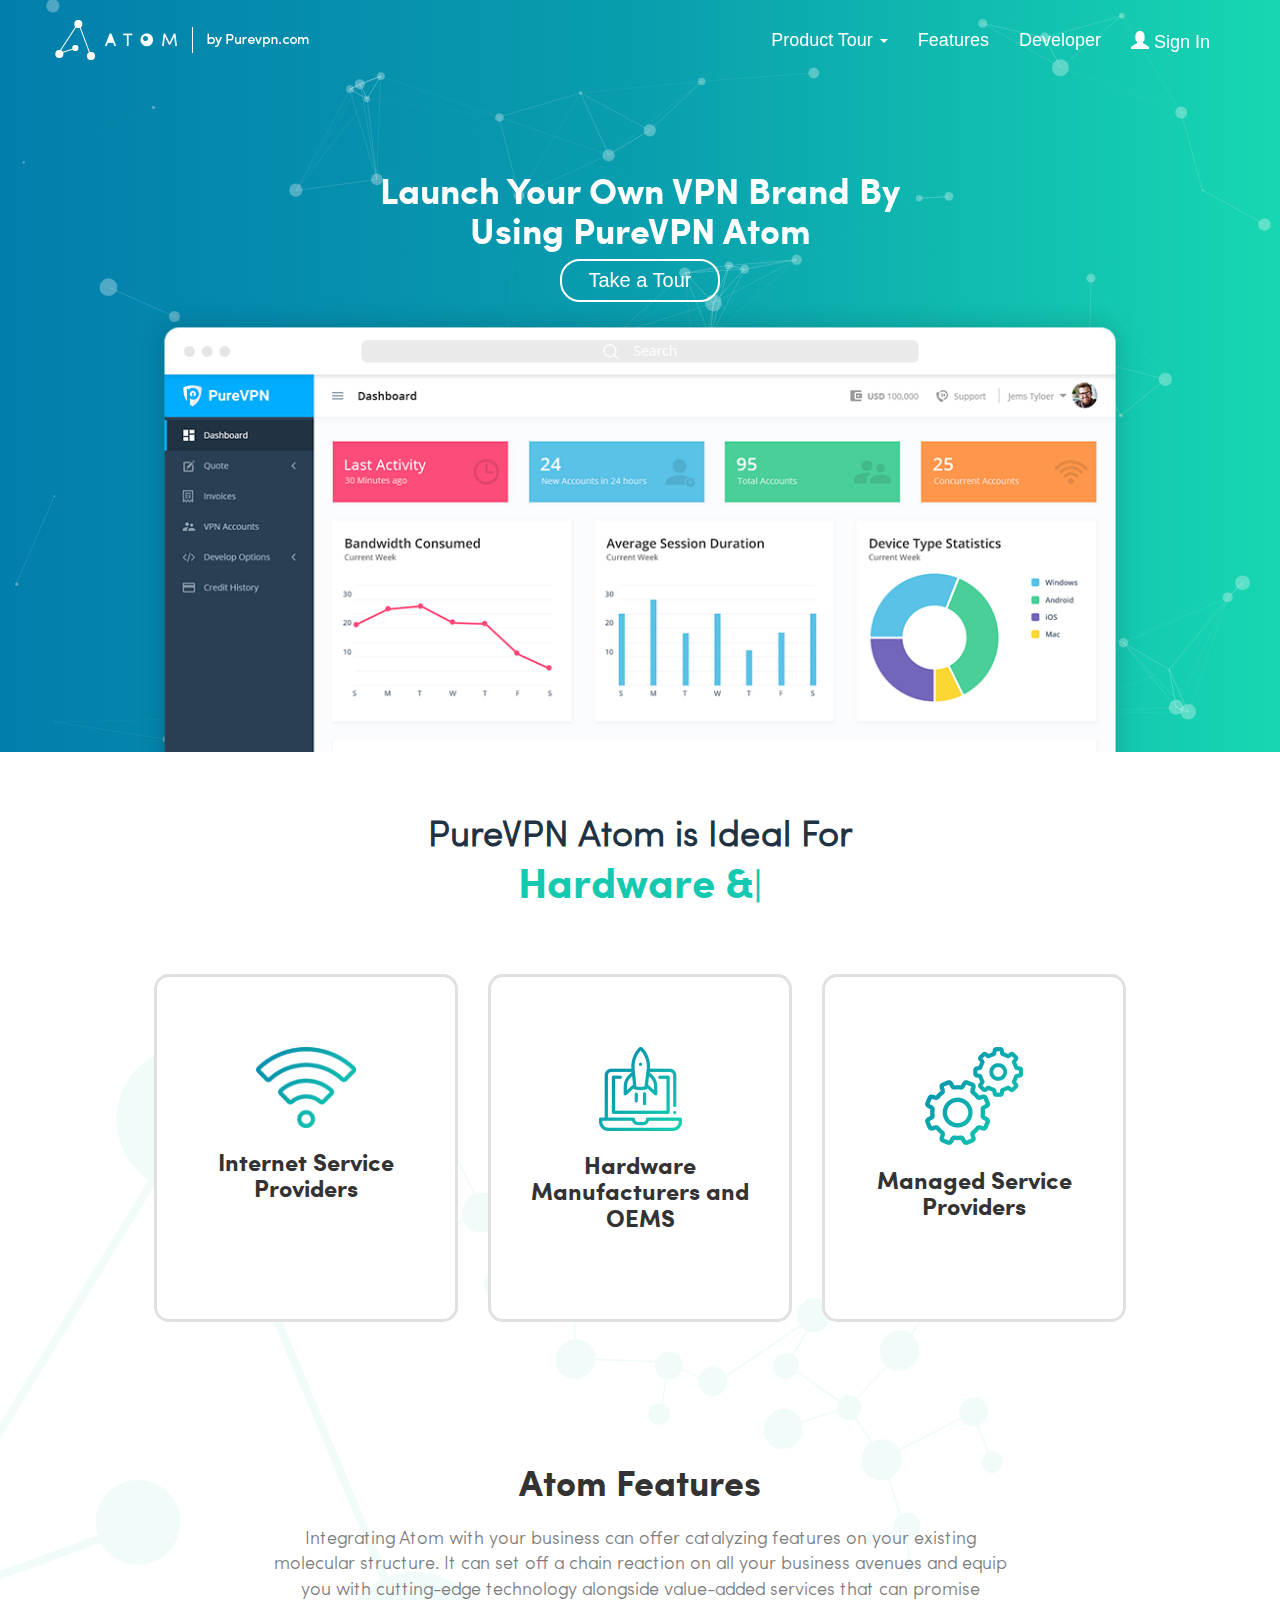
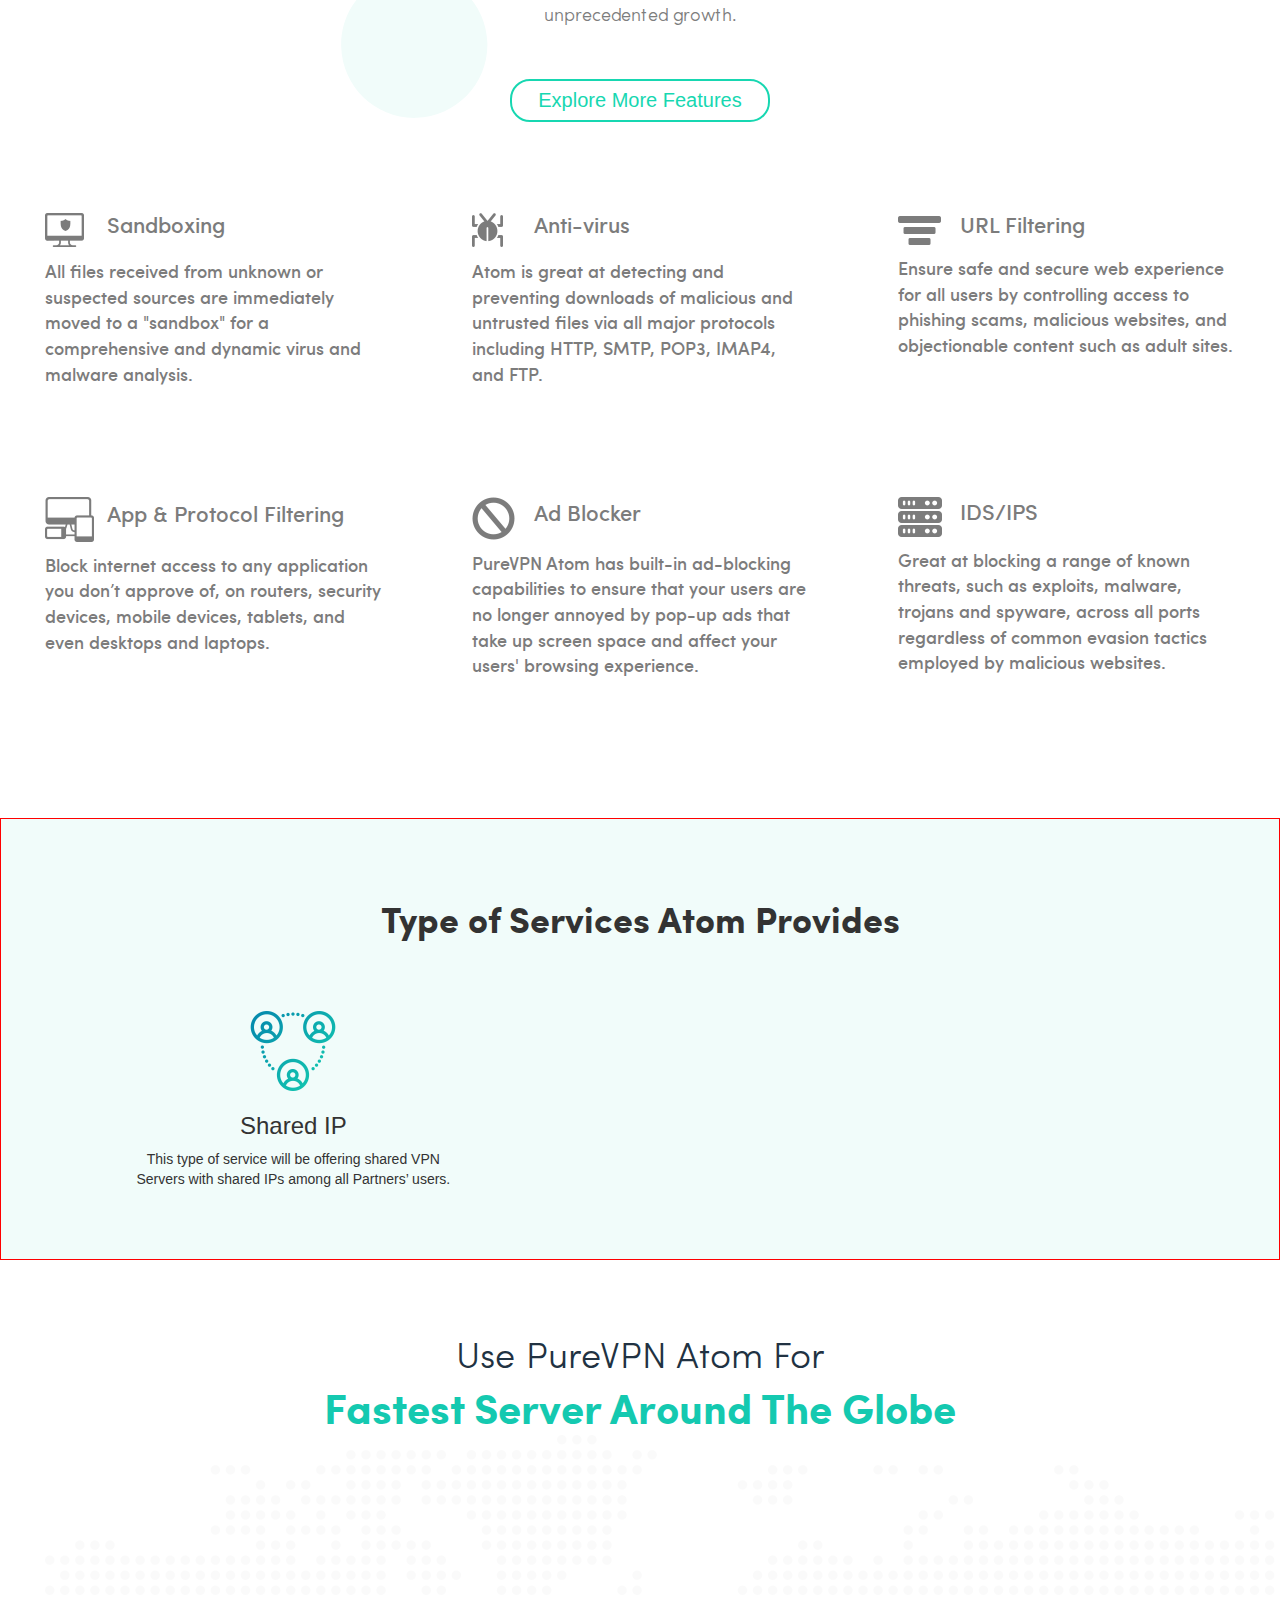
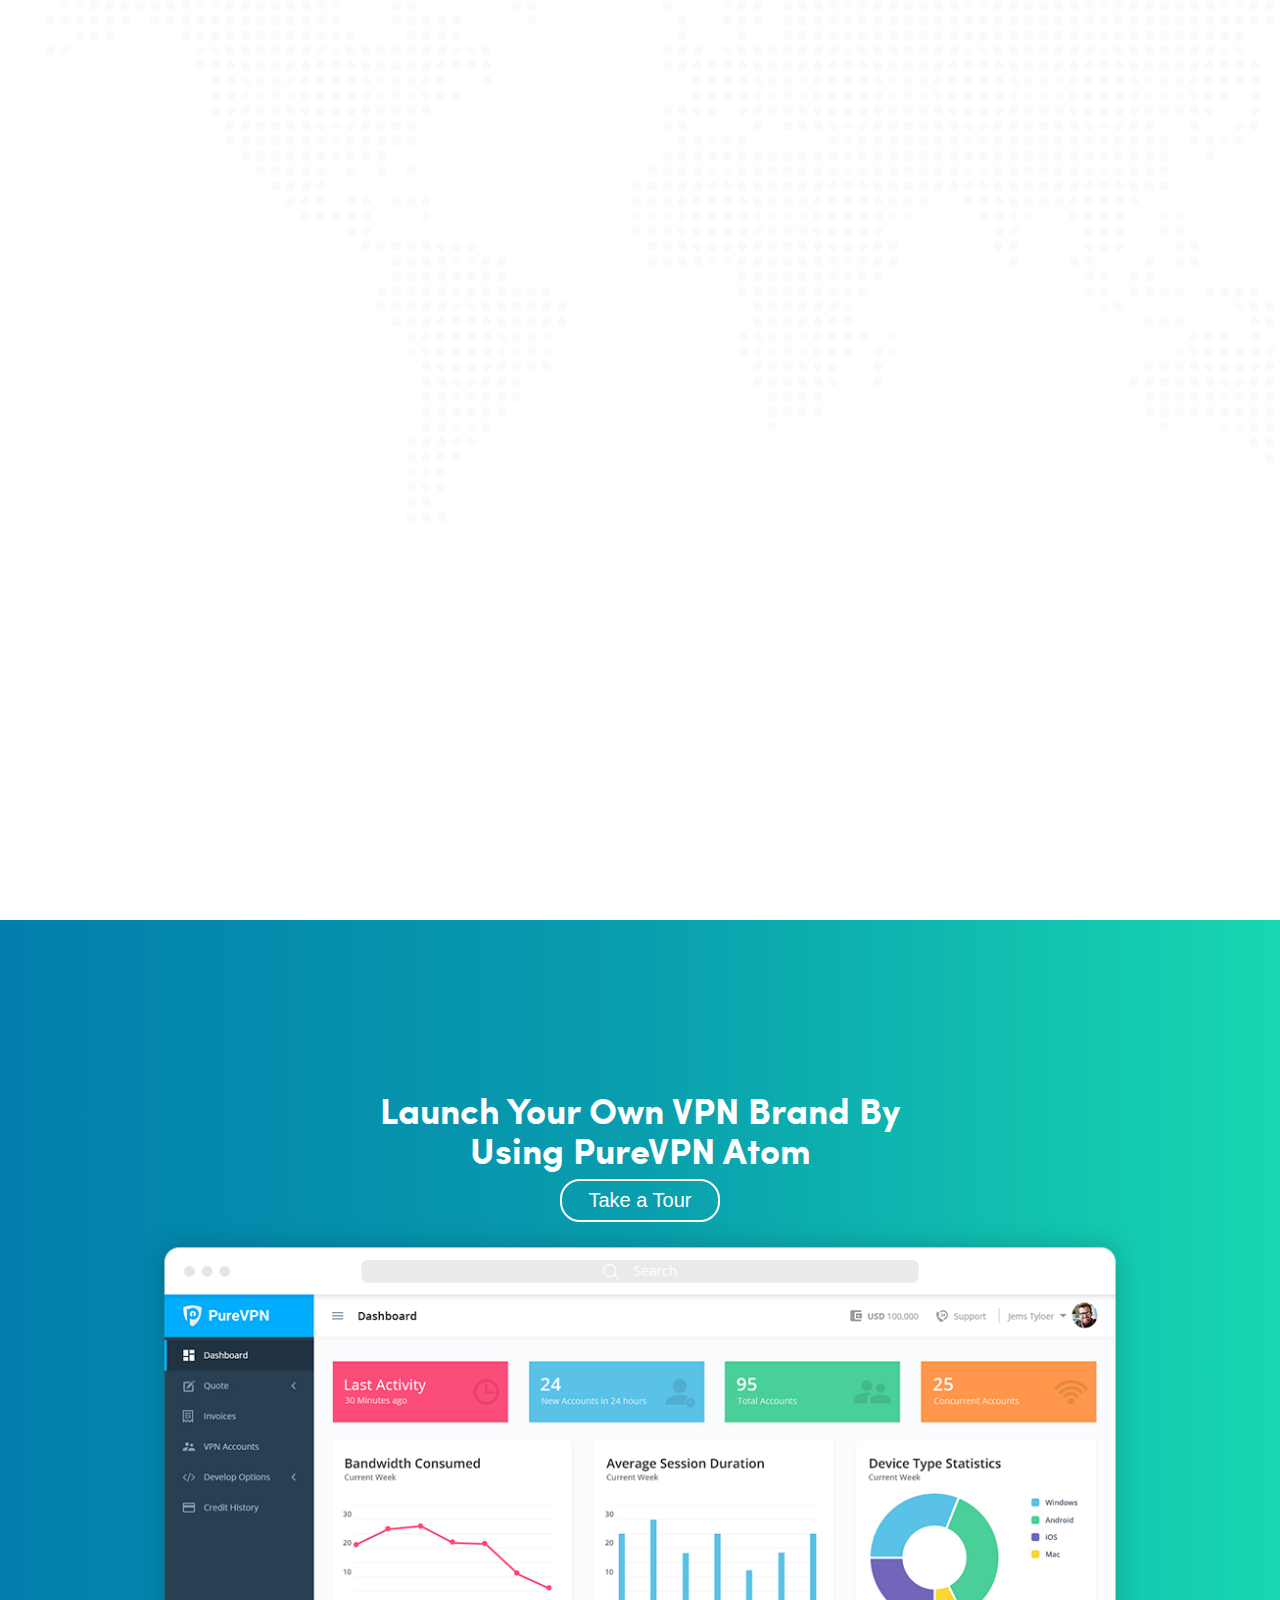
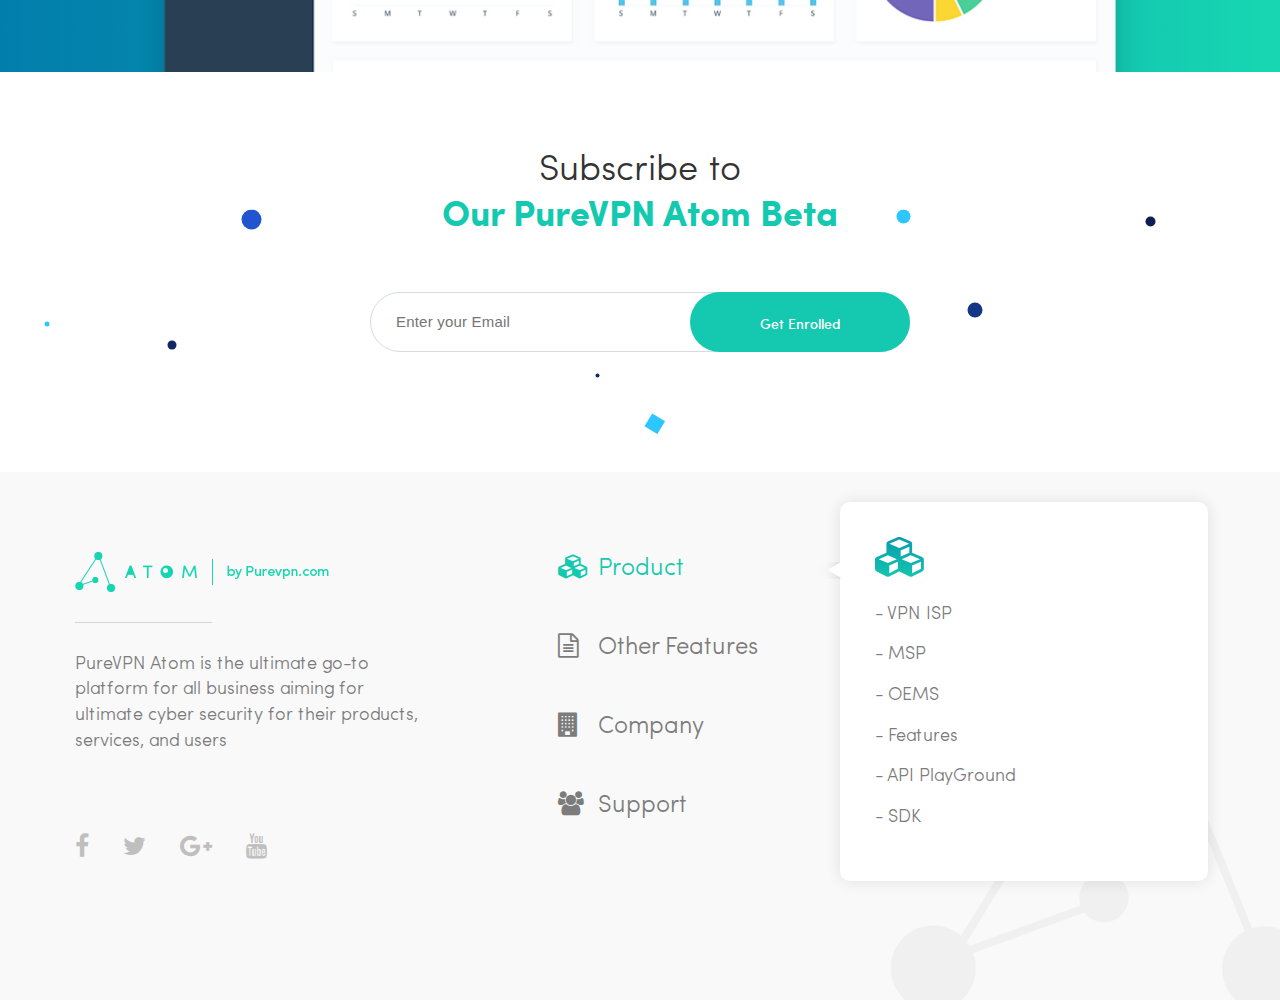
==== commit dc8b2dea: "atom footer development" ====
--- a/index.html
+++ b/index.html
@@ -1,287 +1,498 @@
 <!DOCTYPE html>
 <html lang="en">
 
-    <head>
-        <title>Pure VPN</title>
-        <meta charset="utf-8">
-        <meta name="viewport" content="width=device-width, initial-scale=1">
-        <link href="bootstrap/css/bootstrap.css" rel="stylesheet" />
-        <link href="css/main.css" rel="stylesheet" />
-    </head>
-
-    <body data-cont=''>
-        <header>
-            <nav class="navbar navbar-inverse ">
-                <div class="container-fluid">
-                    <div class="navbar-header">
-                        <button type="button" class="navbar-toggle" data-toggle="collapse" data-target="#myNavbar">
+<head>
+    <title>Pure VPN</title>
+    <meta charset="utf-8">
+    <meta name="viewport" content="width=device-width, initial-scale=1">
+    <link href="bootstrap/css/bootstrap.css" rel="stylesheet"/>
+    <link href="css/main.css" rel="stylesheet"/>
+    <link href="css/animate.css" rel="stylesheet"/>
+    <link href="css/font-awesome.min.css" rel="stylesheet"/>
+</head>
+
+<body>
+
+<header>
+    <nav class="navbar navbar-inverse ">
+        <div class="container-fluid">
+            <div class="navbar-header">
+                <button type="button" class="navbar-toggle" data-toggle="collapse" data-target="#myNavbar">
                     <span class="icon-bar"></span>
                     <span class="icon-bar"></span>
                     <span class="icon-bar"></span>
                 </button>
-                        <a class="navbar-brand" href="#"><img src="images/atom-logo.png" alt="logo" class="img-responsive"></a>
-                    </div>
-                    <div class="collapse navbar-collapse" id="myNavbar">
-                        <ul class="nav navbar-nav  navbar-right">
-
-                            <li class="dropdown">
-                                <a class="dropdown-toggle" data-toggle="dropdown" href="#"> Product Tour <span
+                <a class="navbar-brand" href="#"><img src="images/atom-logo.png" alt="logo" class="img-responsive"></a>
+            </div>
+            <div class="collapse navbar-collapse" id="myNavbar">
+                <ul class="nav navbar-nav  navbar-right">
+
+                    <li class="dropdown">
+                        <a class="dropdown-toggle" data-toggle="dropdown" href="#"> Product Tour <span
                                 class="caret"></span></a>
-                                <ul class="dropdown-menu atom-menu">
-                                    <li class="menu-item">
-                                        <img src="images/transparent-spirit.png" alt="img" class="img-responsive isp" />
-                                        <a href="#">Internet Service Provider
-                                            </a>
-                                    </li>
-                                    <li class="menu-item"><img src="images/transparent-spirit.png" alt="img" class="img-responsive hmo"><a href="#">Hardware Manufacturers and
+                        <ul class="dropdown-menu atom-menu animated bounceIn">
+                            <li class="menu-item">
+                                <img src="images/transparent-spirit.png" alt="img"
+                                     class="img-responsive isp"/><a href="#">Internet Service
+                                Provider</a></li>
+                            <li class="menu-item"><img src="images/transparent-spirit.png" alt="img"
+                                                       class="img-responsive hmo"><a href="#">Hardware Manufacturers and
                                 OEMS</a></li>
-                                    <li class="menu-item"><img src="images/transparent-spirit.png" alt="img" class="img-responsive msp"><a href="#">Managed Service Providers</a>
-                                    </li>
-                                    <li class="menu-btn"><a class=" draw" href="#">Get Details</a></li>
-                                </ul>
+                            <li class="menu-item"><img src="images/transparent-spirit.png" alt="img"
+                                                       class="img-responsive msp"><a href="#">Managed Service
+                                Providers</a>
                             </li>
-                            <li><a href="#"> Features </a></li>
-                            <li><a href="#"> Developer </a></li>
-                            <li><a href="#"> <i class="glyphicon glyphicon-user"></i> Sign In </a></li>
+                            <li class="menu-btn"><a class=" draw" href="#">Get Details</a></li>
                         </ul>
-
-                    </div>
-                </div>
-            </nav>
-
-        </header>
-        <div class="wrapper-holder">
-
-
-            <section class="home-banner ">
-                <div class="bg-color"></div>
-                <div class="mid-container">
-                    <article>
-                        <h1 class="heading">Launch Your Own VPN Brand By Using PureVPN Atom</h1>
-                        <a class="t-btn btn" href="">Take a Tour</a>
-                    </article>
-
-                    <div class="img-container">
-                        <img class="img-responsive" src="images/home-banner-dashboard.png" />
-                    </div>
-
-                </div>
-                <div id="particles-js"></div>
-            </section>
-
-
-            <section class="hardware-section">
-                <div class="mid-container">
-                    <article>
-                        <h2 class="heading">
-                            <span class="dark-color">  PureVPN Atom is Ideal For</span><br/>
-                            <span class="element"></span>
-                        </h2>
-
-                    </article>
-
-                    <div class="tile-container clearfix">
-                        <div class="col-xs-12 col-sm-4">
-                            <div class="tile ">
-                                <img class="img-responsive" src="images/wifi-security.png">
-                                <h3 class="heading">Internet Service Providers</h3>
-                            </div>
+                    </li>
+                    <li><a href="#"> Features </a></li>
+                    <li><a href="#"> Developer </a></li>
+                    <li><a href="#"> <i class="glyphicon glyphicon-user"></i> Sign In </a></li>
+                </ul>
+
+            </div>
+        </div>
+    </nav>
+
+</header>
+<div class="wrapper-holder">
+
+
+    <section class="home-banner ">
+        <div class="bg-color"></div>
+        <div class="mid-container">
+            <article>
+                <h1 class="heading">Launch Your Own VPN Brand By Using PureVPN Atom</h1>
+                <a class="t-btn btn" href="">Take a Tour</a>
+            </article>
+
+            <div class="img-container">
+                <img class="img-responsive" src="images/home-banner-dashboard.png"/>
+            </div>
+
+        </div>
+        <div id="particles-js"></div>
+    </section>
+
+
+    <section class="hardware-section">
+        <div class="mid-container">
+            <article>
+                <h2 class="heading">
+                    <span class="dark-color">  PureVPN Atom is Ideal For</span><br/>
+                    <span class="element"></span>
+                </h2>
+
+            </article>
+
+            <div class="tile-container clearfix">
+                <div class="col-xs-12 col-sm-4">
+                    <div class="tile ">
+                        <img class="img-responsive" src="images/wifi-security.png">
+                        <h3 class="heading">Internet Service Providers</h3>
+                        <p class="para">Customization down to the molecular level makes Atom the only VPN platform that
+                            adapts to your
+                            business needs.</p>
+                    </div>
+                </div>
+
+
+                <div class="col-xs-12 col-sm-4">
+                    <div class="tile">
+                        <img class="img-responsive" src="images/2.png">
+                        <h3 class="heading">Hardware Manufacturers and OEMS</h3>
+                        <p class="para">Customization down to the molecular level makes Atom the only VPN platform that
+                            adapts to your
+                            business needs.</p>
+
+                    </div>
+                </div>
+
+
+                <div class="col-xs-12 col-sm-4">
+                    <div class="tile ">
+                        <img class="img-responsive" src="images/managed-service.png">
+                        <h3 class="heading">Managed Service Providers
+                        </h3>
+                        <p class="para">Customization down to the molecular level makes Atom the only VPN platform that
+                            adapts to your
+                            business needs.</p>
+                    </div>
+                </div>
+
+            </div>
+
+            <div class="paralla-abs-svg">
+                <!-- <svg width="100%">
+                    <use xmlns:xlink="http://www.w3.org/1999/xlink" xlink:href="#particle-svg"></use>
+                    <svg> -->
+            </div>
+        </div>
+    </section>
+
+
+    <section class="atom-feature">
+
+        <div class="mid-container">
+            <article>
+                <h2 class="heading">Atom Features</h2>
+                <p class="para">Integrating Atom with your business can offer catalyzing features on your existing
+                    molecular
+                    structure.
+                    It can set off a chain reaction on all your business avenues and equip you with cutting-edge
+                    technology
+                    alongside value-added services that can promise unprecedented growth.</p>
+                <a class="p-btn btn" href="#">Explore More Features</a>
+            </article>
+
+
+        </div>
+
+        <div class="mid-container2 clearfix">
+            <div class="tile-container clearfix">
+
+                <div class="col-xs-12 col-sm-4 box">
+
+                    <div class="tile">
+                        <div class="bg-gredient"></div>
+                        <h3 class="heading"><img src="images/transparent-spirit.png" alt="img"
+                                                 class="img-responsive sandbox"/>Sandboxing</h3>
+                        <p class="para">All files received from unknown or suspected sources are immediately moved to a
+                            "sandbox" for
+                            a comprehensive and dynamic virus and malware analysis.
+
+                        </p>
+                    </div>
+                </div>
+                <div class="col-xs-12 col-sm-4 box">
+
+                    <div class="tile">
+                        <div class="bg-gredient"></div>
+                        <h3 class="heading"><img src="images/transparent-spirit.png" alt="img"
+                                                 class="img-responsive anti-virus"/>Anti-virus</h3>
+                        <p class="para">Atom is great at detecting and preventing downloads of malicious and untrusted
+                            files
+                            via all major protocols including HTTP, SMTP, POP3, IMAP4, and FTP.</p>
+                    </div>
+                </div>
+                <div class="col-xs-12 col-sm-4 box">
+
+                    <div class="tile">
+                        <div class="bg-gredient"></div>
+                        <h3 class="heading"><img src="images/transparent-spirit.png" alt="img"
+                                                 class="img-responsive url-filtering"/>URL Filtering</h3>
+                        <p class="para">Ensure safe and secure web experience for all users by controlling access to
+                            phishing scams, malicious websites, and objectionable content such as adult sites.</p>
+                    </div>
+                </div>
+                <div class="col-xs-12 col-sm-4 box">
+
+                    <div class="tile">
+                        <div class="bg-gredient"></div>
+                        <h3 class="heading"><img src="images/transparent-spirit.png" alt="img"
+                                                 class="img-responsive app-protocol"/>App & Protocol Filtering</h3>
+                        <p class="para">Block internet access to any application you don’t approve of, on routers,
+                            security
+                            devices, mobile devices, tablets, and even desktops and laptops.</p>
+                    </div>
+                </div>
+                <div class="col-xs-12 col-sm-4 box">
+
+                    <div class="tile">
+                        <div class="bg-gredient"></div>
+                        <h3 class="heading"><img src="images/transparent-spirit.png" alt="img"
+                                                 class="img-responsive ad-blocker"/>Ad Blocker</h3>
+                        <p class="para">PureVPN Atom has built-in ad-blocking capabilities to ensure that your users are
+                            no
+                            longer annoyed by pop-up ads that take up screen space and affect your users' browsing
+                            experience.</p>
+                    </div>
+                </div>
+                <div class="col-xs-12 col-sm-4 box">
+
+                    <div class="tile">
+                        <div class="bg-gredient"></div>
+                        <h3 class="heading"><img src="images/transparent-spirit.png" alt="img"
+                                                 class="img-responsive ids-ips"/>IDS/IPS</h3>
+                        <p class="para">Great at blocking a range of known threats, such as exploits, malware, trojans
+                            and
+                            spyware, across all ports regardless of common evasion tactics employed by malicious
+                            websites.</p>
+                    </div>
+                </div>
+            </div>
+        </div>
+
+
+        <div class="paralla-abs-svg">
+            <!-- <svg width="100%">
+                    <use xmlns:xlink="http://www.w3.org/1999/xlink" xlink:href="#lg-partical"></use>
+                    <svg> -->
+        </div>
+    </section>
+
+
+    <section class="scroll-container">
+        <div class="circle-wrapper">
+            <div class="circle-radius"></div>
+        </div>
+        <div class="mid-container clearfix">
+
+
+            <article>
+                <h2>Type of Services Atom Provides</h2>
+            </article>
+
+            <div class="tile-container clearfix">
+
+                <div class="col-xs-12 col-sm-4">
+                    <div class="tile">
+                        <figure>
+                            <img src="images/shared-ip-icon.png"/>
+                        </figure>
+                        <h3>
+                            Shared IP
+                        </h3>
+
+                        <p>This type of service will be offering shared VPN Servers with shared IPs among all Partners’
+                            users. </p>
+                    </div>
+                </div>
+
+            </div>
+
+        </div>
+    </section>
+    <section class="atom-for">
+        <article>
+            <h2 class="section-heading">Use PureVPN Atom For
+                <span>Fastest Server Around The Globe</span>
+            </h2>
+        </article>
+        <div class="scattered-circles circle1">
+            <div class="circle-wrapper">
+                <div class=" circles">
+                    <img src="images/server-country-img.png" alt="servers" class="img-responsive"/>
+                </div>
+                <div class="circle-text">
+                    <img src="images/img-servers.png" alt="img" class="img-responsive"/>
+                    <h3>45+ Servers <span>in North America</span></h3>
+                </div>
+            </div>
+        </div>
+        <div class="scattered-circles circle2">
+            <div class="circle-wrapper">
+                <div class=" circles">
+                    <img src="images/north-america3.png" alt="servers" class="img-responsive"/>
+                </div>
+                <div class="circle-text">
+                    <img src="images/img-servers.png" alt="img" class="img-responsive"/>
+                    <h3>45+ Servers <span>in North America</span></h3>
+                </div>
+            </div>
+        </div>
+        <div class="scattered-circles circle3">
+            <div class="circle-wrapper">
+                <div class=" circles">
+                    <img src="images/north-ameria.png" alt="servers" class="img-responsive"/>
+                </div>
+                <div class="circle-text">
+                    <img src="images/img-servers.png" alt="img" class="img-responsive"/>
+                    <h3>45+ Servers <span>in North America</span></h3>
+                </div>
+            </div>
+        </div>
+        <div class="scattered-circles circle4">
+            <div class="circle-wrapper">
+                <div class=" circles">
+                    <img src="images/africa.png" alt="servers" class="img-responsive"/>
+                </div>
+                <div class="circle-text">
+                    <img src="images/img-servers.png" alt="img" class="img-responsive"/>
+                    <h3>45+ Servers <span>in North America</span></h3>
+                </div>
+            </div>
+        </div>
+        <div class="scattered-circles circle5">
+            <div class="circle-wrapper">
+                <div class=" circles">
+                    <img src="images/europe2.png" alt="servers" class="img-responsive"/>
+                </div>
+                <div class="circle-text">
+                    <img src="images/img-servers.png" alt="img" class="img-responsive"/>
+                    <h3>45+ Servers <span>in North America</span></h3>
+                </div>
+            </div>
+        </div>
+        <div class="scattered-circles circle6">
+            <div class="circle-wrapper">
+                <div class=" circles">
+                    <img src="images/aisa.png" alt="servers" class="img-responsive"/>
+                </div>
+                <div class="circle-text">
+                    <img src="images/img-servers.png" alt="img" class="img-responsive"/>
+                    <h3>45+ Servers <span>in North America</span></h3>
+                </div>
+            </div>
+        </div>
+        <div class="scattered-circles circle7">
+            <div class="circle-wrapper">
+                <div class=" circles">
+                    <img src="images/europe.png" alt="servers" class="img-responsive"/>
+                </div>
+                <div class="circle-text">
+                    <img src="images/img-servers.png" alt="img" class="img-responsive"/>
+                    <h3>45+ Servers <span>in North America</span></h3>
+                </div>
+            </div>
+        </div>
+        <div class="scattered-circles circle8">
+            <div class="circle-wrapper">
+                <div class=" circles">
+                    <img src="images/south-america.png" alt="servers" class="img-responsive"/>
+                </div>
+                <div class="circle-text">
+                    <img src="images/img-servers.png" alt="img" class="img-responsive"/>
+                    <h3>45+ Servers <span>in North America</span></h3>
+                </div>
+            </div>
+        </div>
+        <div class="scattered-circles circle9">
+            <div class="circle-wrapper">
+                <div class=" circles">
+                    <img src="images/australia.png" alt="servers" class="img-responsive"/>
+                </div>
+                <div class="circle-text">
+                    <img src="images/img-servers.png" alt="img" class="img-responsive"/>
+                    <h3>45+ Servers <span>in North America</span></h3>
+                </div>
+            </div>
+        </div>
+    </section>
+
+
+    <section class="slider-partial-container">
+        <div class="bg-color"></div>
+        <div class="mid-container">
+            <article>
+                <h1 class="heading">Launch Your Own VPN Brand By Using PureVPN Atom</h1>
+                <a class="t-btn btn" href="">Take a Tour</a>
+            </article>
+
+            <div class="img-container">
+                <img class="img-responsive" src="images/home-banner-dashboard.png"/>
+            </div>
+
+        </div>
+        <div id="particles-js2"></div>
+
+    </section>
+
+
+    <section class="input-container">
+        <div class="mid-container">
+            <article>
+                <h2 class="heading">Subscribe to
+                    <span>Our PureVPN Atom Beta </span>
+                </h2>
+
+            </article>
+            <div class="fom-container">
+                <form id="media-kit-form">
+                    <input class="input input_rounded" placeholder="Enter your Email" required="" type="email">
+                    <input class="button button-blue button_big" type="submit" value="Get Enrolled">
+                    <svg class="media_kit-bg" height="225" id="media_kit-bg" viewBox="0 0 1305 225" width="1305"
+                         xmlns="http://www.w3.org/2000/svg">
+                        <g fill-rule="evenodd" fill="none">
+                            <polygon fill="#2DC7FF" id="obj_1"
+                                     points="664.726 204 677.583 211.726 669.858 224.583 657 216.858"></polygon>
+                            <polygon fill="#0F2765" id="obj_2"
+                                     points="6.889 7.171 8.707 13.954 1.924 15.772 .106 8.988"></polygon>
+                            <polygon fill="#2DC7FF" id="obj_3"
+                                     points="1300.726 117 1304.275 119.133 1302.142 122.682 1298.593 120.549"></polygon>
+                            <circle cx="264" cy="10" fill="#2154CF" id="obj_4" r="10"></circle>
+                            <circle cx="987.5" cy="100.5" fill="#153587" id="obj_5" r="7.5"></circle>
+                            <circle cx="1163" cy="12" fill="#0C1F51" id="obj_6" r="5"></circle>
+                            <circle cx="184.5" cy="135.5" fill="#0F2765" id="obj_7" r="4.5"></circle>
+                            <circle cx="59.5" cy="114.5" fill="#2DC7FF" id="obj_8" r="2.5"></circle>
+                            <circle cx="610" cy="166" fill="#0F2765" id="obj_9" r="2"></circle>
+                            <circle cx="916" cy="7" fill="#2DC7FF" id="obj_10" r="7"></circle>
+                        </g>
+                    </svg>
+
+                </form>
+            </div>
+        </div>
+    </section>
+    <section class="footer clearfix">
+        <div class="mid-container">
+            <div class="col-md-4 col-sm-4 col-xs-12">
+                <a href="#"><img src="images/atom-icon-green.png" alt="img" class="img-responsive"></a>
+                <p class="description">PureVPN Atom is the ultimate go-to platform for all business aiming for ultimate
+                    cyber security for
+                    their products, services, and users</p>
+                <ul class="social">
+                    <li><a href="#" class="fa fa-facebook"><span>Facebook</span></a></li>
+                    <li><a href="#" class="fa fa-twitter"><span>Twitter</span></a></li>
+                    <li><a href="#" class="fa fa-google-plus"><span>Google Plus</span></a></li>
+                    <li><a href="#" class="fa fa-youtube"><span>You Tube</span></a></li>
+                </ul>
+            </div>
+            <div class="col-md-7 col-sm-7 col-xs-12 col-md-offset-1 col-sm-offset-1">
+                <ul class="footer-list">
+                    <li class="active product">
+                        <a><i class="fa fa-cubes"></i>Product</a>
+                        <div class="footer-list-container">
+                            <i class="fa fa-cubes"></i>
+                            <ul class="inner-list">
+                                <li><a href="#">- VPN ISP</a></li>
+                                <li><a href="#">- MSP</a></li>
+                                <li><a href="#">- OEMS</a></li>
+                                <li><a href="#">- Features</a></li>
+                                <li><a href="#">- API PlayGround</a></li>
+                                <li><a href="#">- SDK</a></li>
+                            </ul>
                         </div>
-
-
-                        <div class="col-xs-12 col-sm-4">
-                            <div class="tile  sm-icon">
-                                <img class="img-responsive" src="images/hardware-oems.png">
-                                <h3 class="heading">Hardware Manufacturers and OEMS</h3>
-                                <p class="para">Customization down to the molecular level makes Atom the only VPN platform that adapts to
-                                    your business needs.</p>
-
-                            </div>
+                    </li>
+                    <li class="feature"><a><i class="fa fa-file-text-o"></i>Other Features</a>
+                        <div class="footer-list-container">
+                            <i class="fa fa-file-text-o"></i>
+                            <ul class="inner-list">
+                                <li><a href="#">- DDOS Protected VPN</a></li>
+                                <li><a href="#">- Dedicated IP VPN</a></li>
+                                <li><a href="#">- Nat Firewall</a></li>
+                                <li><a href="#">- Advanced VPN</a></li>
+                                <li><a href="#">- Chrome VPN Extension</a></li>
+                            </ul>
                         </div>
-
-
-                        <div class="col-xs-12 col-sm-4">
-                            <div class="tile ">
-                                <img class="img-responsive" src="images/managed-service.png">
-                                <h3 class="heading">Managed Service Providers
-                                </h3>
-                            </div>
+                    </li>
+                    <li class="company"><a><i class="fa fa-building"></i>Company</a>
+                        <div class="footer-list-container">
+                            <i class="fa fa-building"></i>
+                            <ul class="inner-list">
+                                <li><a href="#">- About Us</a></li>
+                                <li><a href="#">- Contact Us</a></li>
+                                <li><a href="#">- Integrate Atom</a></li>
+                            </ul>
                         </div>
-
-                    </div>
-
-                    <div class="paralla-abs-svg">
-                        <!-- <svg width="100%">
-                <use xmlns:xlink="http://www.w3.org/1999/xlink" xlink:href="#particle-svg"></use>
-                <svg> -->
-                    </div>
-                </div>
-            </section>
-
-
-            <section class="atom-feature">
-
-                <div class="mid-container">
-                    <article>
-                        <h2 class="heading">Atom Features</h2>
-                        <p class="para">Integrating Atom with your business can offer catalyzing features on your existing molecular structure.
-                            It can set off a chain reaction on all your business avenues and equip you with cutting-edge
-                            technology alongside value-added services that can promise unprecedented growth.</p>
-                        <a class="p-btn btn" href="#">Explore More Features</a>
-                    </article>
-
-
-                </div>
-
-                <div class="mid-container2 clearfix">
-                    <div class="tile-container clearfix">
-
-                        <div class="col-xs-12 col-sm-4 box">
-
-                            <div class="tile">
-                                <div class="bg-gredient"></div>
-                                <h3 class="heading"><img src="images/sandbox-icon.png">Sandboxing</h3>
-                                <p class="para">All files received from unknown or suspected sources are immediately moved to a "sandbox"
-                                    for a comprehensive and dynamic virus and malware analysis.
-
-                                </p>
-                            </div>
+                    </li>
+                    <li class="support"><a><i class="fa fa-users"></i>Support</a>
+                        <div class="footer-list-container">
+                            <i class="fa fa-users"></i>
+                            <ul class="inner-list">
+                                <li><a href="#">- Support Center</a></li>
+                                <li><a href="#">- Email Us</a></li>
+                            </ul>
                         </div>
-                    </div>
-                </div>
-
-
-                <div class="paralla-abs-svg">
-                    <!-- <svg width="100%">
-                <use xmlns:xlink="http://www.w3.org/1999/xlink" xlink:href="#lg-partical"></use>
-                <svg> -->
-                </div>
-            </section>
-
-         
-    
-            <section class="scroll-container">
-                <div class="circle-wrapper">
-                    <div class="circle-radius"></div>
-                    
-                </div>
-                <div class="mid-container clearfix">
-
-
-
-                    <article>
-                        <h2>Type of Services Atom Provides</h2>
-                    </article>
-
-                    <div class="tile-container clearfix">
-
-                        <div class="col-xs-12 col-sm-4">
-                            <div class="tile">
-                                <figure>
-                                    <img src="images/shared-ip-icon.png" />
-                                </figure>
-                                <h3 class="heading">
-                                    Shared IP
-                                </h3>
-                                <p class="para">This type of service will be offering shared VPN Servers with shared IPs among all Partners’
-                                    users. </p>
-                            </div>
-                        </div>
-
-
-                        <div class="col-xs-12 col-sm-4">
-                            <div class="tile">
-                                <figure>
-                                    <img src="images/shared-ip-icon.png" />
-                                </figure>
-                                <h3 class="heading">
-                                    Shared IP
-                                </h3>
-                                <p class="para">This type of service will be offering shared VPN Servers with shared IPs among all Partners’
-                                    users. </p>
-                            </div>
-                        </div>
-
-                        <div class="col-xs-12 col-sm-4">
-                            <div class="tile">
-                                <figure>
-                                    <img src="images/shared-ip-icon.png" />
-                                </figure>
-                                <h3 class="heading">
-                                    Shared IP
-                                </h3>
-                                <p class="para">This type of service will be offering shared VPN Servers with shared IPs among all Partners’
-                                    users. </p>
-                            </div>
-                        </div>
-
-                    </div>
-
-                </div>
-            </section>
-
-
-
-
-
-            <section class="slider-partial-container">
-                <div class="bg-color"></div>
-                <div class="mid-container">
-                    <article>
-                        <h1 class="heading">Launch Your Own VPN Brand By Using PureVPN Atom</h1>
-                        <a class="t-btn btn" href="">Take a Tour</a>
-                    </article>
-
-                    <div class="img-container">
-                        <img class="img-responsive" src="images/home-banner-dashboard.png" />
-                    </div>
-
-                </div>
-                <div id="particles-js2"></div>
-
-            </section>
-
-
-
-
-
-
-            <section class="input-container">
-                <div class="mid-container">
-                    <article>
-                        <h2 class="heading">Subscribe to
-                            <span>Our PureVPN Atom Beta </span>
-                        </h2>
-
-                    </article>
-                    <div class="fom-container">
-                        <form id="media-kit-form">
-                            <input class="input input_rounded" placeholder="Enter your Email" required="" type="email">
-                            <input class="button button-blue button_big" type="submit" value="Get Enrolled">
-                            <svg class="media_kit-bg" height="225" id="media_kit-bg" viewBox="0 0 1305 225" width="1305" xmlns="http://www.w3.org/2000/svg">
-                                <g fill-rule="evenodd" fill="none">
-                                    <polygon fill="#2DC7FF" id="obj_1" points="664.726 204 677.583 211.726 669.858 224.583 657 216.858"></polygon>
-                                    <polygon fill="#0F2765" id="obj_2" points="6.889 7.171 8.707 13.954 1.924 15.772 .106 8.988"></polygon>
-                                    <polygon fill="#2DC7FF" id="obj_3" points="1300.726 117 1304.275 119.133 1302.142 122.682 1298.593 120.549"></polygon>
-                                    <circle cx="264" cy="10" fill="#2154CF" id="obj_4" r="10"></circle>
-                                    <circle cx="987.5" cy="100.5" fill="#153587" id="obj_5" r="7.5"></circle>
-                                    <circle cx="1163" cy="12" fill="#0C1F51" id="obj_6" r="5"></circle>
-                                    <circle cx="184.5" cy="135.5" fill="#0F2765" id="obj_7" r="4.5"></circle>
-                                    <circle cx="59.5" cy="114.5" fill="#2DC7FF" id="obj_8" r="2.5"></circle>
-                                    <circle cx="610" cy="166" fill="#0F2765" id="obj_9" r="2"></circle>
-                                    <circle cx="916" cy="7" fill="#2DC7FF" id="obj_10" r="7"></circle>
-                                </g>
-                            </svg>
-
-                        </form>
-                    </div>
-                </div>
-            </section>
-
-
-
-        </div>
-        <svg xmlns="http://www.w3.org/2000/svg" width="0" height="0" display="none" style="enable-background:new 0 0 120 120;" xml:space="preserve">
+                    </li>
+                </ul>
+            </div>
+        </div>
+    </section>
+
+
+</div>
+<svg xmlns="http://www.w3.org/2000/svg" width="0" height="0" display="none" style="enable-background:new 0 0 120 120;" xml:space="preserve">
 
             <symbol id="particle-svg" viewBox="0 0 571.668 396.329">
                 <g>
@@ -371,17 +582,11 @@
             </symbol>
         </svg>
 
-
-  
-
-        <script src="js/jquery.min.js"></script>
-        <script src="js/particles.min.js"></script>
-        <script src="js/typed.min.js"></script>
-        <script src="bootstrap/js/bootstrap.js"></script>
-        <script src="js/homepage.js"></script>
-        <script src="js/scroll-js.js"></script>
-
-
-    </body>
+<script src="js/jquery.min.js"></script>
+<script src="js/particles.min.js"></script>
+<script src="js/typed.min.js"></script>
+<script src="bootstrap/js/bootstrap.js"></script>
+<script src="js/homepage.js"></script>
+</body>
 
 </htmL>
--- a/css/main.css
+++ b/css/main.css
@@ -40,13 +40,21 @@
 body {
 
 }
-.wrapper-holder{    position: relative;}
+
+.wrapper-holder {
+    position: relative;
+}
+
 /* section 1 */
 header {
     height: auto;
     z-index: 10;
     position: fixed;
     width: 100%;
+
+}
+
+header.bg-color {
     background: #027eac;
     background: -moz-linear-gradient(left, #027eac 0%, #099eae 50%, #17d7b1 100%);
     background: -webkit-linear-gradient(left, #027eac 0%, #099eae 50%, #17d7b1 100%);
@@ -75,6 +83,42 @@
 .navbar-inverse .navbar-nav > li > a {
     color: white;
     font-size: 18px;
+    position: relative;
+    padding-top: 5px;
+    padding-bottom: 5px;
+    margin: 10px 0px;
+}
+
+.navbar-inverse .navbar-nav > li > a:after {
+    content: "";
+    width: 0;
+    bottom: 0;
+    left: 50%;
+    position: absolute;
+    background-color: #fff;
+    height: 2px;
+    transition: all 0.5s ease;
+    transform: translate(-50%, 0%);
+}
+
+.navbar-inverse .navbar-nav > li > a:before {
+    content: "";
+    width: 0;
+    top: 0;
+    right: 50%;
+    position: absolute;
+    background-color: #fff;
+    height: 2px;
+    transition: all 0.5s ease;
+    transform: translate(50%, 0%);
+}
+
+.navbar-inverse .navbar-nav > li > a:hover:after {
+    width: 100%;
+}
+
+.navbar-inverse .navbar-nav > li > a:hover:before {
+    width: 100%;
 }
 
 .navbar-brand {
@@ -84,10 +128,11 @@
 ul.dropdown-menu.atom-menu {
     border: 0px;
     border-radius: 7px;
-    padding: 80px 40px;
-    left: 50%;
-    transform: translate(-50%, 0%);
+    padding: 60px 40px;
+    left: -230%;
+    /*transform: translate(-50%, 0%);*/
     width: 808px;
+    top: 45px;
 }
 
 ul.dropdown-menu.atom-menu:after {
@@ -121,6 +166,12 @@
     padding: 4px 39px;
     border-radius: 30px;
     margin-top: 40px;
+    transition: all 0.3s ease;
+}
+
+ul.dropdown-menu.atom-menu li.menu-btn a:hover {
+    color: #fff;
+    background-color: #14c9b0;
 }
 
 ul.dropdown-menu.atom-menu li.menu-item a {
@@ -224,7 +275,7 @@
     top: 0;
 }
 
-#particles-js,#particles-js2 {
+#particles-js, #particles-js2 {
     width: 100%;
     position: absolute;
     top: 0;
@@ -267,8 +318,8 @@
     z-index: 1;
 }
 
-.p-btn:hover {
-    color: #17d7b1;
+.p-btn:hover, .p-btn:focus {
+    color: #fff;
     position: relative;
     background-color: #17d7b1;
 }
@@ -334,27 +385,48 @@
     border: 3px solid #e0e0e0;
     border-radius: 15px;
     background-color: white;
-    transition: all 0.5s ease;
+    transition: all 0.9s ease;
     cursor: pointer;
+    height: 348px;
+}
+
+.hardware-section .tile:hover {
+    border: 3px solid white;
+    -webkit-box-shadow: 0px 0px 30px 0px rgba(0, 0, 0, 0.15);
+    -moz-box-shadow: 0px 0px 30px 0px rgba(0, 0, 0, 0.15);
+    box-shadow: 0px 0px 30px 0px rgba(0, 0, 0, 0.15);
+    padding: 30px 15px;
 }
 
 .hardware-section .tile img {
     margin: auto;
-}
-
-.hardware-section .tile .heading {
-    font-family: 'sofia-bold';
-    font-size: 24px;
-}
-
-.hardware-section .sm-icon {
-    padding: 25px 15px;
+    transition: all 0.9s ease;
+    max-width: 100px;
+}
+
+.hardware-section .tile:hover img {
+    max-width: 25%;
 }
 
 .hardware-section .tile .para {
     color: #7d7d7d;
     font-size: 18px;
     font-family: 'sofia-medium';
+    height: 0;
+    overflow: hidden;
+    opacity: 0;
+    transition: all 0.9s ease;
+}
+
+.hardware-section .tile:hover .para {
+    height: auto;
+    overflow: visible;
+    opacity: 1;
+}
+
+.hardware-section .tile .heading {
+    font-family: 'sofia-bold';
+    font-size: 24px;
 }
 
 .hardware-section .paralla-abs-svg {
@@ -370,13 +442,6 @@
     background-size: contain;
 }
 
-.hardware-section .tile:hover {
-    border: 3px solid white;
-    -webkit-box-shadow: 0px 0px 30px 0px rgba(0, 0, 0, 0.15);
-    -moz-box-shadow: 0px 0px 30px 0px rgba(0, 0, 0, 0.15);
-    box-shadow: 0px 0px 30px 0px rgba(0, 0, 0, 0.15);
-}
-
 /*----------------- atom-feature------------- */
 .atom-feature {
     position: relative;
@@ -404,7 +469,7 @@
 
 .atom-feature article .para {
     color: #7d7d7d;
-    max-width: 800px;
+    max-width: 770px;
     padding-left: 15px;
     padding-right: 15px;
     margin: auto;
@@ -433,6 +498,9 @@
 .atom-feature .tile-container {
     padding-top: 30px;
     padding-bottom: 30px;
+    display: flex;
+    flex-wrap: wrap;
+    width: 100%;
 }
 
 .atom-feature .tile-container .mid-container2 {
@@ -459,7 +527,7 @@
     position: absolute;
     border-radius: 100%;
     transition: transform 0.9s ease, width 0.9s ease, height 0.9s ease;
-
+    transform: scale(1.5, 3.2);
     width: 10px;
     height: 10px;
     z-index: 1;
@@ -493,9 +561,74 @@
 }
 
 .atom-feature .tile-container .tile img {
-    margin-right: 15px;
+    margin-right: 13px;
     z-index: 3;
     position: relative;
+    background-image: url(../images/40901-atom-feature-sprite.png);
+    width: 49px;
+    display: inline-block;
+    transition: 0s all;
+    transition-delay: 0.3s;
+}
+
+.atom-feature .tile-container .tile img.sandbox {
+    background-position: 0 -482px;
+    height: 35px;
+}
+
+.atom-feature .tile-container .tile img.anti-virus {
+    background-position: 0 -106px;
+    height: 35px;
+}
+
+.atom-feature .tile-container .tile img.url-filtering {
+    background-position: 0 -404px;
+    height: 29px;
+}
+
+.atom-feature .tile-container .tile img.ad-blocker {
+    background-position: 0 0;
+    height: 43px;
+}
+
+.atom-feature .tile-container .tile img.app-protocol {
+    background-position: 0 -294px;
+    height: 45px;
+}
+
+.atom-feature .tile-container .tile img.ids-ips {
+    background-position: 0 -194px;
+    height: 40px;
+}
+
+.atom-feature .tile-container .tile:hover img.sandbox {
+    background-position: 0 -526px;
+    height: 35px;
+}
+
+.atom-feature .tile-container .tile:hover img.anti-virus {
+    background-position: 0 -150px;
+    height: 35px;
+}
+
+.atom-feature .tile-container .tile:hover img.url-filtering {
+    background-position: 0 -443px;
+    height: 29px;
+}
+
+.atom-feature .tile-container .tile:hover img.ad-blocker {
+    background-position: 0 -53px;
+    height: 43px;
+}
+
+.atom-feature .tile-container .tile:hover img.app-protocol {
+    background-position: 0 -349px;
+    height: 45px;
+}
+
+.atom-feature .tile-container .tile:hover img.ids-ips {
+    background-position: 0 -244px;
+    height: 40px;
 }
 
 .atom-feature .tile-container .tile .heading {
@@ -512,185 +645,384 @@
     position: relative;
 }
 
-@media (max-width: 991px) {
-    ul.dropdown-menu.atom-menu {
-        padding: 40px 20px;
-        width: 600px;
-    }
-
-    ul.dropdown-menu.atom-menu li.menu-item a {
-        font-size: 18px;
-    }
-
-    ul.dropdown-menu.atom-menu li.menu-btn a {
-        font-size: 18px;
-    }
-
-    .navbar-brand {
-        width: 146px;
-        overflow: hidden;
-    }
-
-    .navbar-brand img.img-responsive {
-        max-width: inherit;
-    }
-}
-
-@media (max-width: 767px) {
-
-    .navbar-inverse .navbar-toggle:hover, .navbar-inverse .navbar-toggle:focus {
-        background-color: transparent;
-    }
-
-    .navbar-inverse .navbar-toggle {
-        border-color: transparent;
-    }
-
-    .navbar-inverse .navbar-collapse, .navbar-inverse .navbar-form {
-        background: #027eac;
-        background: -moz-linear-gradient(left, #027eac 0%, #099eae 50%, #17d7b1 100%);
-        background: -webkit-linear-gradient(left, #027eac 0%, #099eae 50%, #17d7b1 100%);
-        background: linear-gradient(to right, #027eac 0%, #099eae 50%, #17d7b1 100%);
-        filter: progid:DXImageTransform.Microsoft.gradient(startColorstr='#027eac', endColorstr='#17d7b1', GradientType=1);
-        /*border: 1px solid #14c9b0;*/
-        text-align: center;
-        border-color: #fff;
-    }
-
-    .navbar-inverse .navbar-nav > li > a {
-        color: #fff;
-        font-size: 16px;
-    }
-
-    .navbar-inverse .navbar-nav > li > a:hover {
-        color: #fff;
-    }
-
-    .navbar-nav .open .dropdown-menu {
-        width: auto;
-        padding: 10px;
-        left: 0;
-        transform: translate(0%, 0%);
-    }
-
-    .navbar-inverse .navbar-nav .open .dropdown-menu > li > a:hover, .navbar-inverse .navbar-nav .open .dropdown-menu > li > a:focus {
-        color: #fff;
-    }
-
-    .navbar-inverse .navbar-nav .open .dropdown-menu > li > a {
-        color: #fff;
-    }
-
-    ul.dropdown-menu.atom-menu li.menu-item a:after {
-        content: none;
-    }
-
-    ul.dropdown-menu.atom-menu li.menu-item {
-        display: inline-block;
-        float: none;
-        width: 100%;
-        margin-bottom: 10px;
-    }
-
-    ul.dropdown-menu.atom-menu li.menu-item img {
-        background-image: url(../images/menuSpriteWhite.png);
-        height: 35px;
-        margin: 0 auto;
-    }
-
-    ul.dropdown-menu.atom-menu li.menu-item img.isp {
-        background-position: 0px 4px;
-        width: 38px;
-    }
-
-    ul.dropdown-menu.atom-menu li.menu-item img.hmo {
-        background-position: -45px 0px;
-        width: 36px
-    }
-
-    ul.dropdown-menu.atom-menu li.menu-item img.msp {
-        background-position: 34px 1px;
-        width: 34px;
-    }
-
-    ul.dropdown-menu.atom-menu li.menu-item a {
-        font-size: 16px;
-        margin-top: 10px;
-    }}
-
-
-
-
-    /*----------------- scroll icon------------- */
-    .scroll-container{padding-top:60px;padding-bottom:60px;position: relative;overflow: hidden;}
-    .scroll-container .mid-container{max-width: 1070px;padding-left:15px;padding-right:15px;position: relative;margin:auto;}
-    .scroll-container  article{text-align: center;}
-    .scroll-container  .tile-container{padding-top:60px;}
-    .scroll-container  .tile-container .tile{text-align: center;padding-top:30px;padding-bottom:30px;
-    /*temp*/
-    min-height: 400px;
-    }
-  .scroll-container  .tile-container .tile .heading{    font-family: 'sofia-medium';font-size:26px;}
-  .scroll-container  .tile-container .tile .para{    font-family: 'sofia-light';font-size:18px;color:#7d7d7d;padding-top:25px;}
-    .scroll-container .circle-wrapper{
-        position:absolute;
-        width: 100%;
-        height: 100%;
-        left: 0;
-        top: 0;
-        /* clip: rect(auto,9999px,auto,-9999px); */
-        pointer-events: none;}
-    .scroll-container .circle-wrapper .circle-radius{  
-          position:fixed;
-        pointer-events: none;
-        z-index: -1;
-        background: #f3f5f9;
-        border-radius: 50%;
-        left: 0;   
-         overflow: hidden;
-        top: 0; 
-        bottom:0;
-        right:0;
-        margin: auto;
-          transition: all 1s ease;   
-       width: 50px;    height: 50px;
-       
-    }
-    .add-circle{   
-          width: 2278.33px;    height: 2278.33px; 
-        }
-    .fixer{position:fixed;    top: 82px;    width: 100%;}
-
-
-
-
-
-
-
-
-
-
-
-
-
+/*----------------- atom-for------------- */
+
+.atom-for {
+    padding: 80px 0px;
+    background-color: #fff;
+    background-image: url(../images/dotted-bg.png);
+    background-position: 45px 175px;
+    background-repeat: no-repeat;
+    height: 140vh;
+    position: relative;
+}
+
+.atom-for article {
+    text-align: center;
+}
+
+.atom-for .section-heading {
+    color: #213242;
+    font-family: 'sofia-light';
+    font-size: 36px;
+    margin-top: 0px;
+}
+
+.atom-for .section-heading span {
+    font-size: 42px;
+    color: #14c9b0;
+    font-family: 'sofia-bold';
+    display: block;
+    margin-top: 4px;
+}
+
+.atom-for .scattered-circles {
+    position: absolute;
+}
+
+/*.atom-for .scattered-circles.circle-center {
+    left: 50% !important;
+    top: 50% !important;
+    transform: translate(-50%, -50%);
+    transition: all 0.9s ease;
+}*/
+
+.atom-for .scattered-circles.circle1 {
+    left: 12%;
+    top: 42%;
+    transition: all 1.4s ease;
+}
+
+.atom-for .scattered-circles.circle2 {
+    left: 2%;
+    top: 32%;
+    transition: all 0.5s ease;
+}
+
+.atom-for .scattered-circles.circle3 {
+    left: 33%;
+    top: 26%;
+    transition: all 1s ease;
+}
+
+.atom-for .scattered-circles.circle4 {
+    left: 45%;
+    top: 54%;
+    transition: all 1.6s ease;
+}
+
+.atom-for .scattered-circles.circle5 {
+    left: 57%;
+    top: 35%;
+    transition: all 0.8s ease;
+}
+
+.atom-for .scattered-circles.circle6 {
+    left: 66%;
+    top: 52%;
+    transition: all 1.8s ease;
+}
+
+.atom-for .scattered-circles.circle7 {
+    left: 70%;
+    top: 28%;
+    transition: all 1.5s ease;
+}
+
+.atom-for .scattered-circles.circle8 {
+    left: 27%;
+    top: 73%;
+    transition: all 0.9s ease;
+}
+
+.atom-for .scattered-circles.circle9 {
+    left: 83%;
+    top: 75%;
+    transition: all 1.2s ease;
+}
+
+.atom-for .scattered-circles.circle2 .circle-wrapper .circles img {
+    width: 54px;
+}
+
+.atom-for .scattered-circles.circle3 .circle-wrapper .circles img {
+    width: 45px;
+}
+
+.atom-for .scattered-circles.circle4 .circle-wrapper .circles img {
+    width: 95px;
+}
+
+.atom-for .scattered-circles.circle5 .circle-wrapper .circles img {
+    width: 54px;
+}
+
+.atom-for .scattered-circles.circle6 .circle-wrapper .circles img {
+    width: 82px;
+}
+
+.atom-for .scattered-circles.circle7 .circle-wrapper .circles img {
+    width: 98px;
+}
+
+.atom-for .scattered-circles.circle8 .circle-wrapper .circles img {
+    width: 64px;
+}
+
+.atom-for .scattered-circles.circle9 .circle-wrapper .circles img {
+    width: 68px;
+}
+
+.atom-for .scattered-circles.circle2 .circle-wrapper .circle-text {
+    left: 82px;
+    top: 52%;
+}
+
+.atom-for .scattered-circles.circle3 .circle-wrapper .circle-text {
+    left: 77px;
+    top: 64%;
+}
+
+.atom-for .scattered-circles.circle5 .circle-wrapper .circle-text {
+    left: 90px;
+    top: 60%;
+}
+
+.atom-for .scattered-circles.circle6 .circle-wrapper .circle-text {
+    left: 115px;
+    top: 50%;
+}
+
+.atom-for .scattered-circles.circle8 .circle-wrapper .circle-text {
+    left: 95px;
+    top: 50%;
+}
+
+.atom-for .scattered-circles.circle9 .circle-wrapper .circle-text {
+    left: -268px;
+    top: 60%;
+}
+
+.atom-for .scattered-circles.active .circle-wrapper .circle-text {
+    opacity: 1;
+    transform: translate(0%, -50%);
+}
+
+.atom-for .scattered-circles.circle9 .circle-wrapper .circle-text:after {
+    left: 240px;
+    transform: rotate(180deg);
+}
+
+.atom-for .scattered-circles .circles {
+    border-radius: 50%;
+    padding: 3px;
+    transition: all 0.9s ease;
+    border: 2px solid transparent;
+    overflow: hidden;
+
+}
+
+.atom-for .scattered-circles .circles img {
+    opacity: 0.4;
+}
+
+.atom-for .scattered-circles.active .circles img {
+    opacity: 1;
+}
+
+.atom-for .scattered-circles:hover .circles img {
+    opacity: 1;
+}
+
+.atom-for .scattered-circles:hover .circles {
+    border-color: #14c9b0;
+    overflow: visible;
+    opacity: 1;
+}
+
+.atom-for .scattered-circles {
+    display: none;
+}
+
+.atom-for .scattered-circles:hover {
+    z-index: 1;
+}
+
+.atom-for .scattered-circles.animated {
+    display: block;
+}
+
+.atom-for .scattered-circles .circle-wrapper .circle-text {
+    background-color: #fff;
+    padding: 20px 0px 20px 20px;
+    box-shadow: 1px 0px 10px 2px rgba(0, 0, 0, 0.09);
+    position: absolute;
+    left: 132px;
+    top: 50%;
+    transform: translate(-10%, -50%);
+    width: 240px;
+    border-radius: 10px;
+    opacity: 0;
+    transition: opacity 0.7s ease, transform 0.7s ease;
+}
+
+.atom-for .scattered-circles .circle-wrapper:hover .circle-text {
+    opacity: 1;
+    transform: translate(0%, -50%);
+}
+
+.atom-for .scattered-circles .circle-wrapper {
+    display: inline-block;
+    padding-right: 40px;
+}
+
+.atom-for .scattered-circles .circle-text:after {
+    content: '';
+    background-image: url(../images/arrow-shaded.png);
+    position: absolute;
+    left: -22px;
+    top: 16px;
+    height: 17px;
+    width: 23px;
+}
+
+.atom-for .scattered-circles .circle-text img {
+    float: left;
+    margin-right: 15px;
+}
+
+.atom-for .scattered-circles .circle-text h3 {
+    font-size: 26px;
+    color: #14c9b0;
+    margin: 0px;
+    margin-top: 0;
+    line-height: 1;
+    margin-top: -5px;
+    vertical-align: middle;
+}
+
+.atom-for .scattered-circles .circle-text h3 span {
+    font-size: 18px;
+    color: #213242;
+    display: block;
+    margin-top: 5px;
+}
+
+/*----------------- scroll icon------------- */
+.scroll-container {
+    padding-top: 60px;
+    padding-bottom: 60px;
+    background-color: #f1fcfa;
+}
+
+/*----------------- scroll icon------------- */
+.scroll-container {
+    padding-top: 60px;
+    padding-bottom: 60px;
+    border: 1px solid red;
+    position: relative;
+    overflow: hidden;
+}
+
+.scroll-container .mid-container {
+    max-width: 1070px;
+    padding-left: 15px;
+    padding-right: 15px;
+    position: relative;
+    margin: auto;
+}
+
+.scroll-container article {
+    text-align: center;
+}
+
+.scroll-container .tile-container {
+    padding-top: 60px;
+}
+
+.scroll-container .tile-container .tile {
+    text-align: center;
+}
+
+.scroll-container .mid-container {
+    max-width: 1070px;
+    padding-left: 15px;
+    padding-right: 15px;
+    position: relative;
+    margin: auto;
+}
+
+.scroll-container .circle-wrapper {
+    position: absolute;
+    width: 100%;
+    height: 100%;
+    left: 0;
+    top: 0;
+    clip: rect(auto, 9999px, auto, -9999px);
+    pointer-events: none;
+}
+
+.scroll-container .circle-wrapper .circle-radius {
+    position: absolute;
+    pointer-events: none;
+    z-index: -1;
+    background: #f3f5f9;
+    border-radius: 50%;
+    left: 50%;
+    overflow: hidden;
+    top: 0;
+    /* transition: all 0.4s ease; */
+    width: 50px;
+    height: 50px;
+}
+
+.add-circle {
+    width: 2278.33px;
+    height: 2278.33px;
+}
+
+.fixer {
+    position: fixed;
+    top: 82px;
+    width: 100%;
+}
 
 /* -----------------------------~~~~~~~~ input container~~~~~~~~~~~~~~___________ */
-.input-container{padding-top:60px;padding-bottom:60px; position: relative;overflow: hidden;}
-    .input-container .mid-container{max-width: 870px;margin:auto;position: relative;text-align: center;}
-
-    .input-container article h2{font-family: 'sofia-light';}
-   .input-container article h2 span {    display: block;    color: #13c9b0;font-family: 'sofia-bold';}
-
-   .input-container  form .input_rounded {
+.input-container {
+    padding-top: 60px;
+    padding-bottom: 60px;
+    position: relative;
+    overflow: hidden;
+}
+
+.input-container .mid-container {
+    max-width: 870px;
+    margin: auto;
+    position: relative;
+    text-align: center;
+}
+
+.input-container article h2 {
+    font-family: 'sofia-light';
+}
+
+.input-container article h2 span {
+    display: block;
+    color: #13c9b0;
+    font-family: 'sofia-bold';
+}
+
+.input-container form .input_rounded {
     -webkit-border-radius: 50px;
     border-radius: 50px;
 }
-.wrapper-holder  .input-container form .input_rounded {
+
+.wrapper-holder .input-container form .input_rounded {
     -webkit-border-radius: 50px;
     border-radius: 50px;
 }
 
-  .input-container form .input {
+.input-container form .input {
     padding: 21px 25px 21px 25px;
     height: 60px;
     width: 100%;
@@ -705,21 +1037,24 @@
     -webkit-transition: .2s ease-in-out;
     transition: .2s ease-in-out;
     -webkit-appearance: none;
-    
-}
-.input-container:focus,.input-container:active,.wrapper-holder  .input-container form .input_rounded:active,.wrapper-holder  .input-container form .input_rounded:focus{outline: 0;}
-
-
-  .input-container form input[type="submit"] {
+
+}
+
+.input-container:focus, .input-container:active, .wrapper-holder .input-container form .input_rounded:active, .wrapper-holder .input-container form .input_rounded:focus {
+    outline: 0;
+}
+
+.input-container form input[type="submit"] {
     min-width: 220px;
     position: absolute;
     top: 0;
     right: 0;
 }
+
 .input-container .button-blue {
     background: #14c9b0;
     color: white;
-     font-family: 'sofia-medium';
+    font-family: 'sofia-medium';
 }
 
 .input-container .get_our_media_kit-center form {
@@ -737,6 +1072,7 @@
     -ms-flex-direction: column;
     flex-direction: column;
 }
+
 .input-container .button {
     display: -webkit-inline-box;
     display: -webkit-inline-flex;
@@ -760,11 +1096,11 @@
     border-radius: 50px;
     text-align: center;
 }
+
 .input-container .button_big {
     padding: 22px 40px;
     height: 60px;
 }
-
 
 .input-container .media_kit-bg {
     position: absolute;
@@ -775,10 +1111,14 @@
     transform: translate(-50%, -50%);
     z-index: -1;
 }
-.input-container .fom-container{position: relative;margin-top:60px;margin-bottom:60px;  }
-
-
-.input-container  form {
+
+.input-container .fom-container {
+    position: relative;
+    margin-top: 60px;
+    margin-bottom: 60px;
+}
+
+.input-container form {
     position: relative;
     margin: auto;
     width: 540px;
@@ -794,90 +1134,80 @@
     flex-direction: column;
 }
 
-
-
-
-
-
-.input-container  form input:focus ~ .media_kit-bg #obj_1 {
-  -webkit-transform: translate(40px, -45px) rotate(360deg);
-  -ms-transform: translate(40px, -45px) rotate(360deg);
-  transform: translate(40px, -45px) rotate(360deg);
-}
-
-.input-container  form input:focus ~ .media_kit-bg #obj_2 {
-  -webkit-transform: translate(410px, 50px) rotate(360deg);
-  -ms-transform: translate(410px, 50px) rotate(360deg);
-  transform: translate(410px, 50px) rotate(360deg);
-}
-
-.input-container  form input:focus ~ .media_kit-bg #obj_3 {
-  -webkit-transform: translate(-450px, 45px) rotate(360deg);
-  -ms-transform: translate(-450px, 45px) rotate(360deg);
-  transform: translate(-450px, 45px) rotate(360deg);
-}
-
-.input-container  form input:focus ~ .media_kit-bg #obj_4 {
-  -webkit-transform: translate(300px, 50px);
-  -ms-transform: translate(300px, 50px);
-  transform: translate(300px, 50px);
-}
-
-.input-container  form input:focus ~ .media_kit-bg #obj_5 {
-  -webkit-transform: translate(-40px, 15px);
-  -ms-transform: translate(-40px, 15px);
-  transform: translate(-40px, 15px);
-}
-
-.input-container  form input:focus ~ .media_kit-bg #obj_6 {
-  -webkit-transform: translate(-290px, 50px);
-  -ms-transform: translate(-290px, 50px);
-  transform: translate(-290px, 50px);
-}
-
-.input-container  form input:focus ~ .media_kit-bg #obj_7 {
-  -webkit-transform: translate(280px, 30px);
-  -ms-transform: translate(280px, 30px);
-  transform: translate(280px, 30px);
-}
-
-.input-container  form input:focus ~ .media_kit-bg #obj_8 {
-  -webkit-transform: translate(300px, 10px);
-  -ms-transform: translate(300px, 10px);
-  transform: translate(300px, 10px);
-}
-
-.input-container   form input:focus ~ .media_kit-bg #obj_9 {
-  -webkit-transform: translate(-40px, 0px);
-  -ms-transform: translate(-40px, 0px);
-  transform: translate(-40px, 0px);
-}
-
-.input-container  form input:focus ~ .media_kit-bg #obj_10 {
-  -webkit-transform: translate(-180px, 50px);
-  -ms-transform: translate(-180px, 50px);
-  transform: translate(-180px, 50px);
-}
-
-
-
-.input-container  .media_kit-bg * {
-  -webkit-transition: -webkit-transform .6s ease-in-out;
-  transition: -webkit-transform .6s ease-in-out;
-  transition: transform .6s ease-in-out;
-  transition: transform .6s ease-in-out, -webkit-transform .6s ease-in-out;
-  -webkit-transform-origin: center;
-  -ms-transform-origin: center;
-  transform-origin: center;
-}
-
+.input-container form input:focus ~ .media_kit-bg #obj_1 {
+    -webkit-transform: translate(40px, -45px) rotate(360deg);
+    -ms-transform: translate(40px, -45px) rotate(360deg);
+    transform: translate(40px, -45px) rotate(360deg);
+}
+
+.input-container form input:focus ~ .media_kit-bg #obj_2 {
+    -webkit-transform: translate(410px, 50px) rotate(360deg);
+    -ms-transform: translate(410px, 50px) rotate(360deg);
+    transform: translate(410px, 50px) rotate(360deg);
+}
+
+.input-container form input:focus ~ .media_kit-bg #obj_3 {
+    -webkit-transform: translate(-450px, 45px) rotate(360deg);
+    -ms-transform: translate(-450px, 45px) rotate(360deg);
+    transform: translate(-450px, 45px) rotate(360deg);
+}
+
+.input-container form input:focus ~ .media_kit-bg #obj_4 {
+    -webkit-transform: translate(300px, 50px);
+    -ms-transform: translate(300px, 50px);
+    transform: translate(300px, 50px);
+}
+
+.input-container form input:focus ~ .media_kit-bg #obj_5 {
+    -webkit-transform: translate(-40px, 15px);
+    -ms-transform: translate(-40px, 15px);
+    transform: translate(-40px, 15px);
+}
+
+.input-container form input:focus ~ .media_kit-bg #obj_6 {
+    -webkit-transform: translate(-290px, 50px);
+    -ms-transform: translate(-290px, 50px);
+    transform: translate(-290px, 50px);
+}
+
+.input-container form input:focus ~ .media_kit-bg #obj_7 {
+    -webkit-transform: translate(280px, 30px);
+    -ms-transform: translate(280px, 30px);
+    transform: translate(280px, 30px);
+}
+
+.input-container form input:focus ~ .media_kit-bg #obj_8 {
+    -webkit-transform: translate(300px, 10px);
+    -ms-transform: translate(300px, 10px);
+    transform: translate(300px, 10px);
+}
+
+.input-container form input:focus ~ .media_kit-bg #obj_9 {
+    -webkit-transform: translate(-40px, 0px);
+    -ms-transform: translate(-40px, 0px);
+    transform: translate(-40px, 0px);
+}
+
+.input-container form input:focus ~ .media_kit-bg #obj_10 {
+    -webkit-transform: translate(-180px, 50px);
+    -ms-transform: translate(-180px, 50px);
+    transform: translate(-180px, 50px);
+}
+
+.input-container .media_kit-bg * {
+    -webkit-transition: -webkit-transform .6s ease-in-out;
+    transition: -webkit-transform .6s ease-in-out;
+    transition: transform .6s ease-in-out;
+    transition: transform .6s ease-in-out, -webkit-transform .6s ease-in-out;
+    -webkit-transform-origin: center;
+    -ms-transform-origin: center;
+    transform-origin: center;
+}
 
 /* -----------------------------~~~~~~~~ input container~~~~~~~~~~~~~~___________ */
 
-
-
-.slider-partial-container{}
-
+.slider-partial-container {
+}
 
 .slider-partial-container {
     position: relative;
@@ -922,3 +1252,336 @@
     top: 0;
 }
 
+/*----------------- Atom Footer------------- */
+.footer {
+    padding: 80px 0px 0px;
+    background-color: #f9f9f9;
+    background-image: url('../images/footer-bg.png');
+    background-repeat: no-repeat;
+    background-position: 100% 100%;
+}
+
+.footer .mid-container {
+    max-width: 1190px;
+    margin: 0 auto;
+}
+
+.footer p.description {
+    font-family: "sofia-light";
+    color: #7c7c7c;
+    font-size: 18px;
+    position: relative;
+    margin-top: 60px;
+    margin-bottom: 40px;
+}
+
+.footer p.description:before {
+    content: '';
+    position: absolute;
+    background-color: #d4d4d4;
+    top: -30px;
+    left: 0;
+    height: 1px;
+    width: 137px;
+}
+
+.footer ul.social {
+    margin-top: 40px;
+    margin-bottom: 140px;
+    padding: 0;
+    list-style-type: none;
+    display: inline-block;
+    width: 100%;
+}
+
+.footer ul.social li {
+    display: inline-block;
+    margin-right: 30px;
+}
+
+.footer ul.social li a {
+    color: #bfbfbf;
+    font-size: 25px;
+    text-decoration: none;
+    position: relative;
+}
+
+.footer ul.social li a:hover.fa-facebook {
+    color: #3b5998;
+}
+
+.footer ul.social li a:hover.fa-twitter {
+    color: #1DA1F2;
+}
+
+.footer ul.social li a:hover.fa-google-plus {
+    color: #DC4A38;
+}
+
+.footer ul.social li a:hover.fa-youtube {
+    color: #EE1C1B;
+}
+
+.footer ul.social li a span {
+    position: absolute;
+    bottom: 0;
+    left: 50%;
+    transform: translate(-50%, 220%);
+    display: block;
+    text-transform: uppercase;
+    font-size: 12px;
+    font-family: "sofia-light";
+    white-space: nowrap;
+    opacity: 0;
+    transition: all 0.5s ease;
+}
+
+.footer ul.social li a:hover span {
+    opacity: 1;
+    transform: translate(-50%, 160%);
+}
+
+.footer ul.footer-list {
+    padding: 0;
+    list-style-type: none;
+    margin: 0;
+    display: inline-block;
+}
+
+.footer ul.footer-list > li {
+    margin-bottom: 45px;
+    position: relative;
+    cursor: pointer;
+}
+
+.footer ul.footer-list > li > a {
+    font-size: 24px;
+    color: #7c7c7c;
+    font-family: "sofia-light";
+    transition: all 0.5s ease;
+    text-decoration: none;
+}
+
+.footer ul.footer-list > li > a:hover {
+    color: #14c9b0;
+}
+
+.footer ul.footer-list > li.active > a {
+    color: #14c9b0;
+}
+
+.footer ul.footer-list > li > a > i {
+    margin-right: 10px;
+    width: 30px;
+}
+
+.footer ul.footer-list > li > .footer-list-container {
+    position: absolute;
+    left: 140%;
+    top: -50px;
+    background-color: #fff;
+    padding: 35px;
+    min-width: 368px;
+    border-radius: 10px;
+    opacity: 0;
+    box-shadow: 0px 0px 15px 1px rgba(0, 0, 0, 0.09);
+    transition: all 0.9s ease;
+}
+
+.footer ul.footer-list > li > .footer-list-container:after {
+    content: '';
+    position: absolute;
+    left: -21px;
+    top: 60px;
+    background-image: url(../images/arrow-shaded.png);
+    height: 22px;
+    width: 22px;
+    background-repeat: no-repeat;
+}
+
+.footer ul.footer-list > li.product > .footer-list-container {
+
+}
+
+.footer ul.footer-list > li.product > .footer-list-container:after {
+    top: 60px;
+}
+
+.footer ul.footer-list > li.feature > .footer-list-container {
+
+}
+
+.footer ul.footer-list > li.feature > .footer-list-container:after {
+    top: 60px;
+}
+
+.footer ul.footer-list > li.company > .footer-list-container {
+    top: -100px;
+}
+
+.footer ul.footer-list > li.company > .footer-list-container:after {
+    top: 110px;
+}
+
+.footer ul.footer-list > li.support > .footer-list-container {
+    top: -100px;
+}
+
+.footer ul.footer-list > li.support > .footer-list-container:after {
+    top: 106px;
+}
+
+.footer ul.footer-list > li.active > .footer-list-container {
+    opacity: 1;
+}
+
+.footer-list-container ul.inner-list {
+    padding: 0;
+    list-style-type: none;
+    margin: 0;
+}
+
+.footer-list-container ul.inner-list li {
+    margin-bottom: 15px;
+}
+
+.footer-list-container ul.inner-list li a {
+    font-family: "sofia-light";
+    color: #7c7c7c;
+    font-size: 18px;
+}
+
+.footer-list-container i {
+    font-size: 40px;
+    background: -webkit-linear-gradient(#099aae, #13c5af);
+    -webkit-background-clip: text;
+    -webkit-text-fill-color: transparent;
+    color: #14c9b0;
+    margin-bottom: 25px;
+}
+
+/*----------------- View Ports ------------- */
+@media (max-width: 991px) {
+    ul.dropdown-menu.atom-menu {
+        padding: 40px 20px;
+        width: 600px;
+        left: -165%;
+    }
+
+    ul.dropdown-menu.atom-menu li.menu-item a {
+        font-size: 18px;
+    }
+
+    ul.dropdown-menu.atom-menu li.menu-btn a {
+        font-size: 18px;
+    }
+
+    .navbar-brand {
+        width: 146px;
+        overflow: hidden;
+    }
+
+    .navbar-brand img.img-responsive {
+        max-width: inherit;
+    }
+}
+
+@media (max-width: 767px) {
+
+    .navbar-inverse .navbar-toggle:hover, .navbar-inverse .navbar-toggle:focus {
+        background-color: transparent;
+    }
+
+    .navbar-inverse .navbar-toggle {
+        border-color: transparent;
+    }
+
+    .navbar-inverse .navbar-collapse, .navbar-inverse .navbar-form {
+        background: #027eac;
+        background: -moz-linear-gradient(left, #027eac 0%, #099eae 50%, #17d7b1 100%);
+        background: -webkit-linear-gradient(left, #027eac 0%, #099eae 50%, #17d7b1 100%);
+        background: linear-gradient(to right, #027eac 0%, #099eae 50%, #17d7b1 100%);
+        filter: progid:DXImageTransform.Microsoft.gradient(startColorstr='#027eac', endColorstr='#17d7b1', GradientType=1);
+        /*border: 1px solid #14c9b0;*/
+        text-align: center;
+        border-color: #fff;
+    }
+
+    .navbar-inverse .navbar-nav > li > a {
+        color: #fff;
+        font-size: 16px;
+    }
+
+    .navbar-inverse .navbar-nav > li > a:hover {
+        color: #fff;
+    }
+
+    .navbar-nav .open .dropdown-menu {
+        width: auto;
+        padding: 10px;
+        left: 0;
+        transform: translate(0%, 0%);
+    }
+
+    .navbar-inverse .navbar-nav .open .dropdown-menu > li > a:hover, .navbar-inverse .navbar-nav .open .dropdown-menu > li > a:focus {
+        color: #fff;
+    }
+
+    .navbar-inverse .navbar-nav .open .dropdown-menu > li > a {
+        color: #fff;
+    }
+
+    ul.dropdown-menu.atom-menu li.menu-item a:after {
+        content: none;
+    }
+
+    ul.dropdown-menu.atom-menu li.menu-item {
+        display: inline-block;
+        float: none;
+        width: 100%;
+        margin-bottom: 10px;
+    }
+
+    ul.dropdown-menu.atom-menu li.menu-item img {
+        background-image: url(../images/menuSpriteWhite.png);
+        height: 35px;
+        margin: 0 auto;
+    }
+
+    ul.dropdown-menu.atom-menu li.menu-item img.isp {
+        background-position: 0px 4px;
+        width: 38px;
+    }
+
+    ul.dropdown-menu.atom-menu li.menu-item img.hmo {
+        background-position: -45px 0px;
+        width: 36px
+    }
+
+    ul.dropdown-menu.atom-menu li.menu-item img.msp {
+        background-position: 34px 1px;
+        width: 34px;
+    }
+
+    ul.dropdown-menu.atom-menu li.menu-item a {
+        font-size: 16px;
+        margin-top: 10px;
+    }
+
+    ul.dropdown-menu.atom-menu li.menu-btn a {
+        border-color: #fff;
+    }
+
+    ul.dropdown-menu.atom-menu:after {
+        content: none;
+    }
+
+    header {
+        background: #027eac;
+        background: -moz-linear-gradient(left, #027eac 0%, #099eae 50%, #17d7b1 100%);
+        background: -webkit-linear-gradient(left, #027eac 0%, #099eae 50%, #17d7b1 100%);
+        background: linear-gradient(to right, #027eac 0%, #099eae 50%, #17d7b1 100%);
+        filter: progid:DXImageTransform.Microsoft.gradient(startColorstr='#027eac', endColorstr='#17d7b1', GradientType=1);
+    }
+
+}
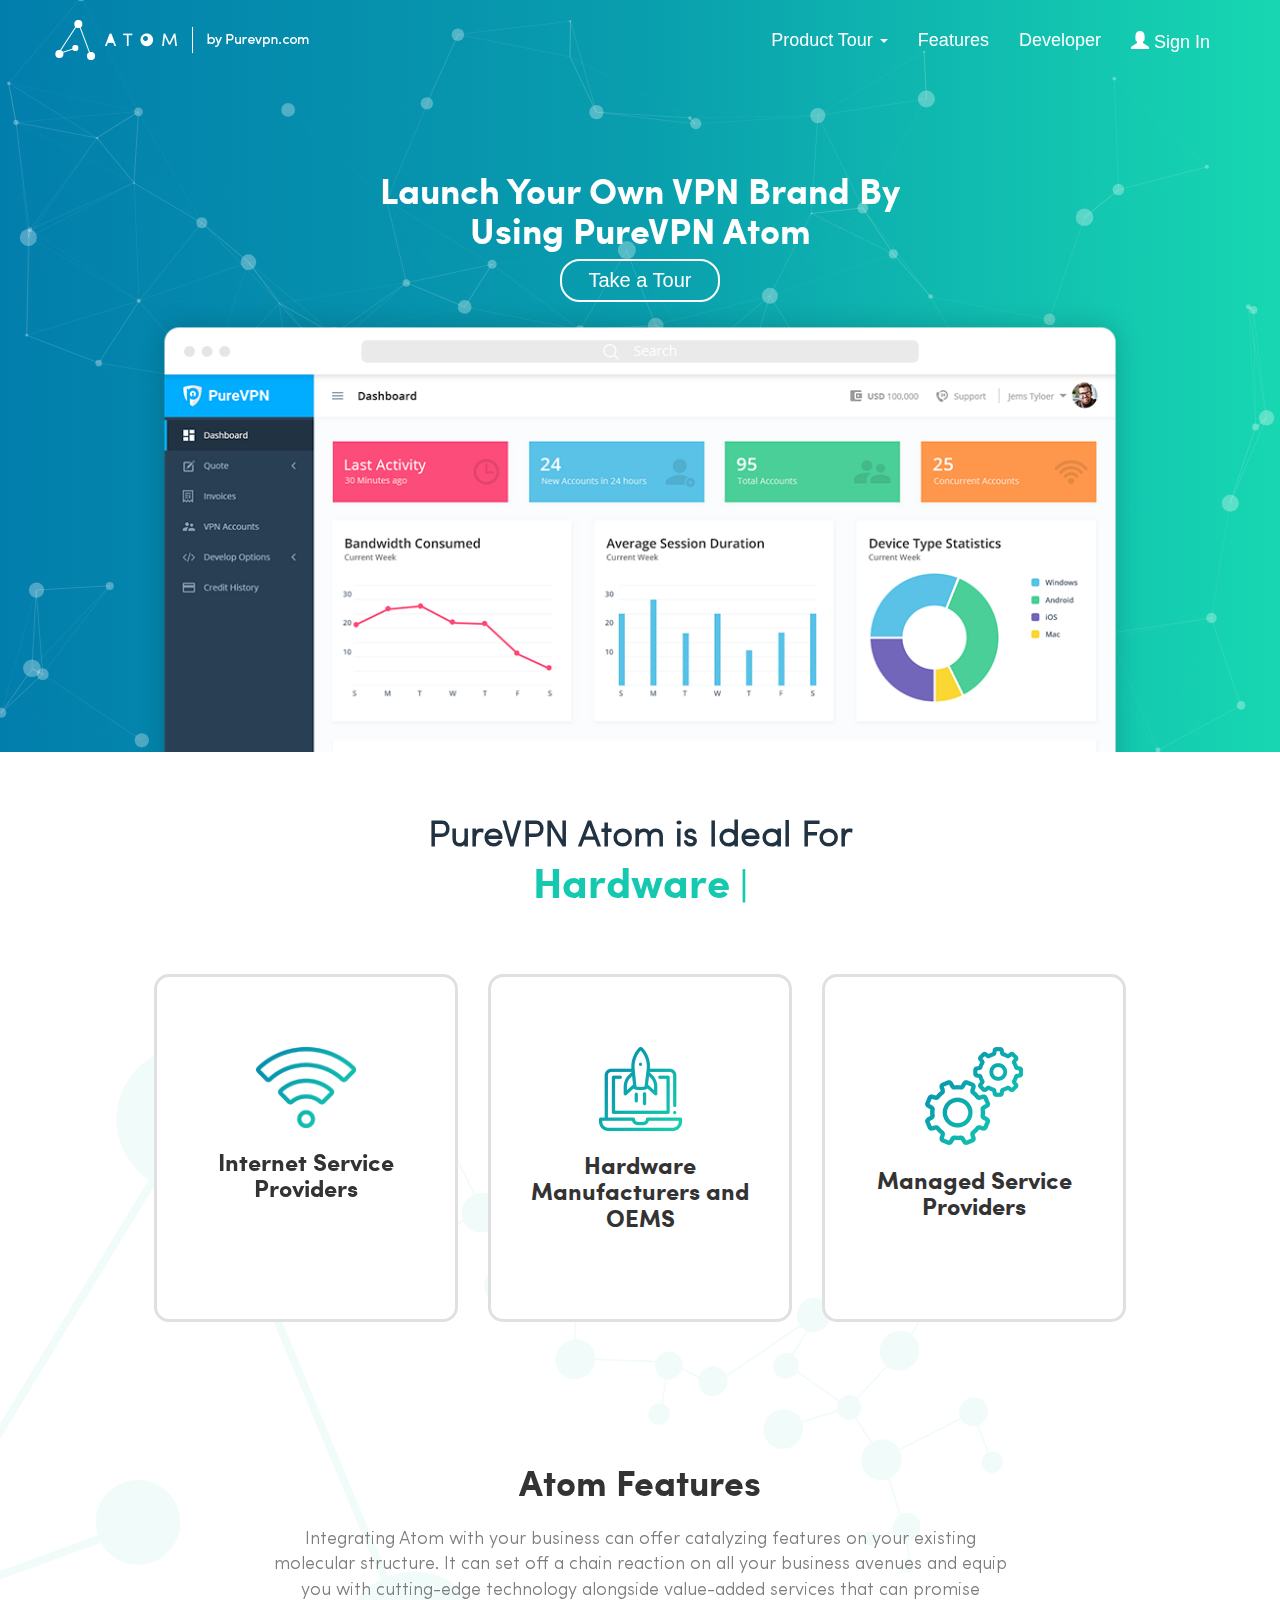
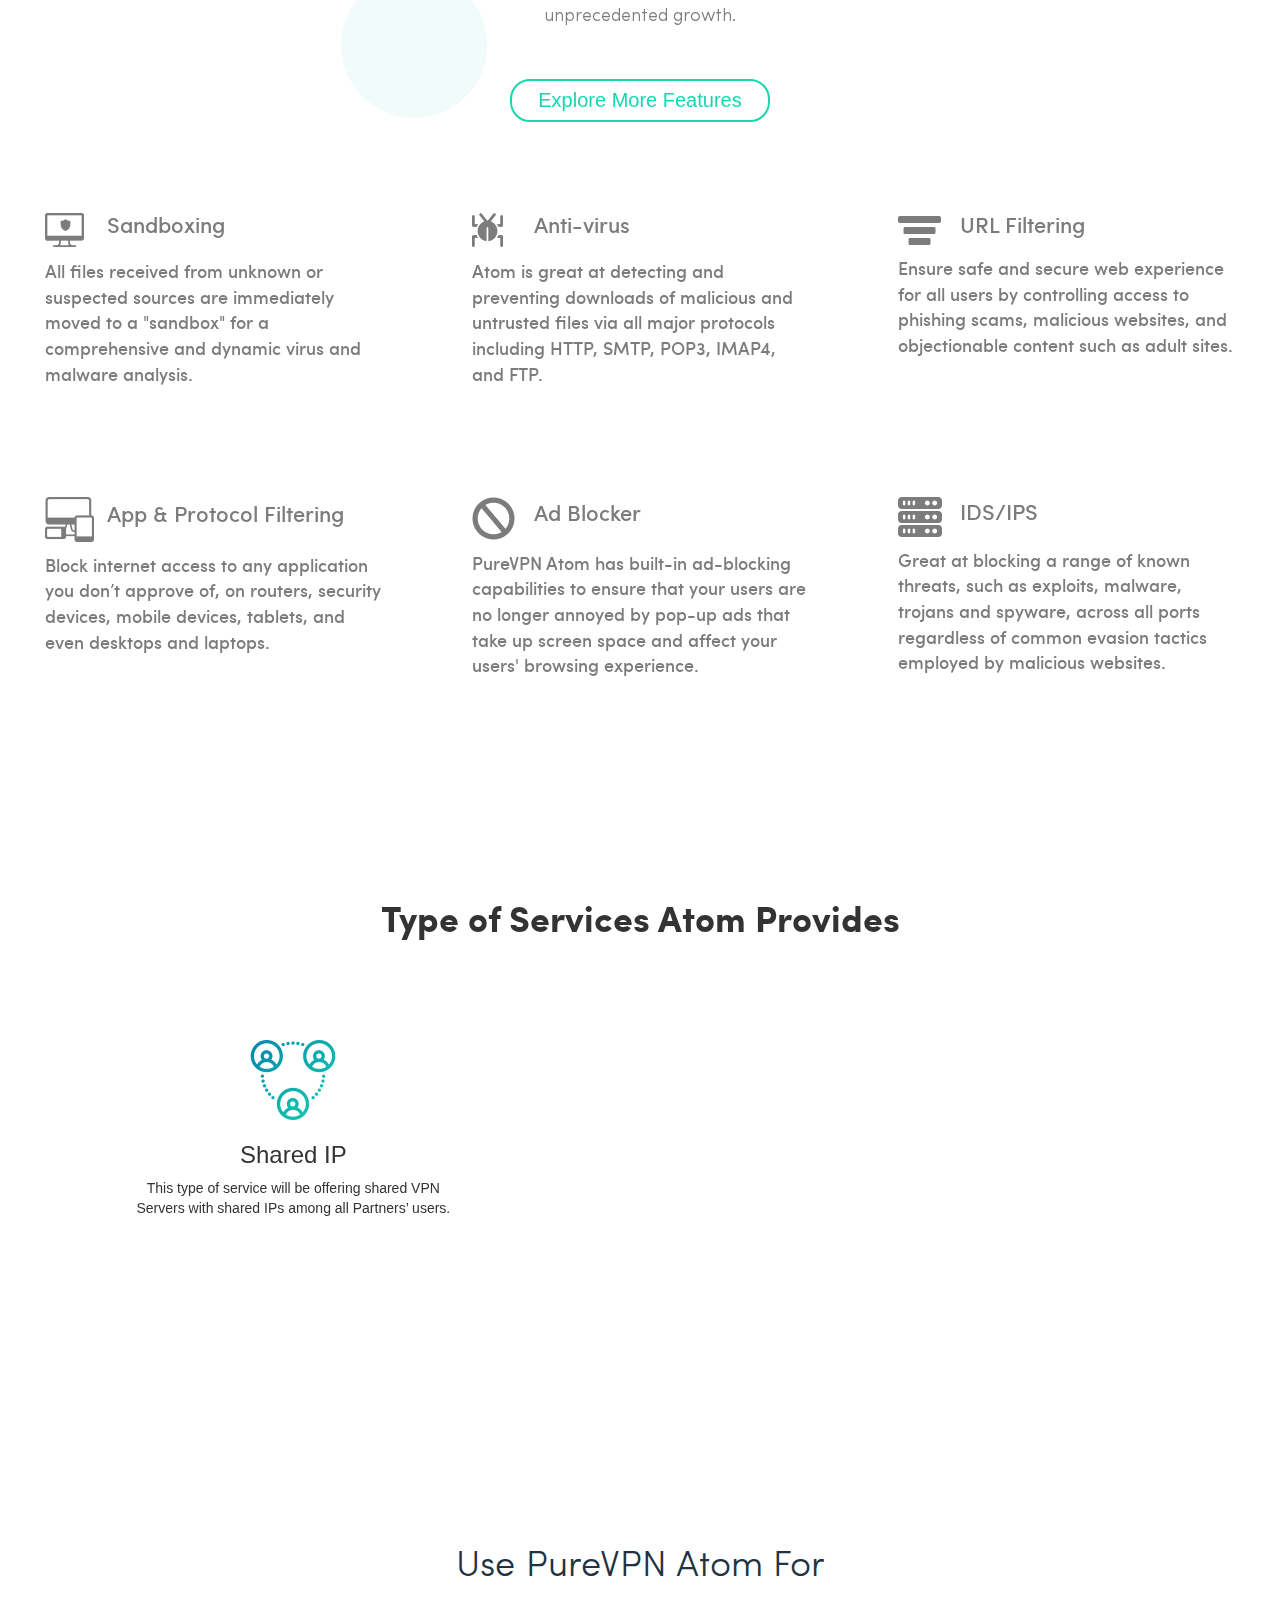
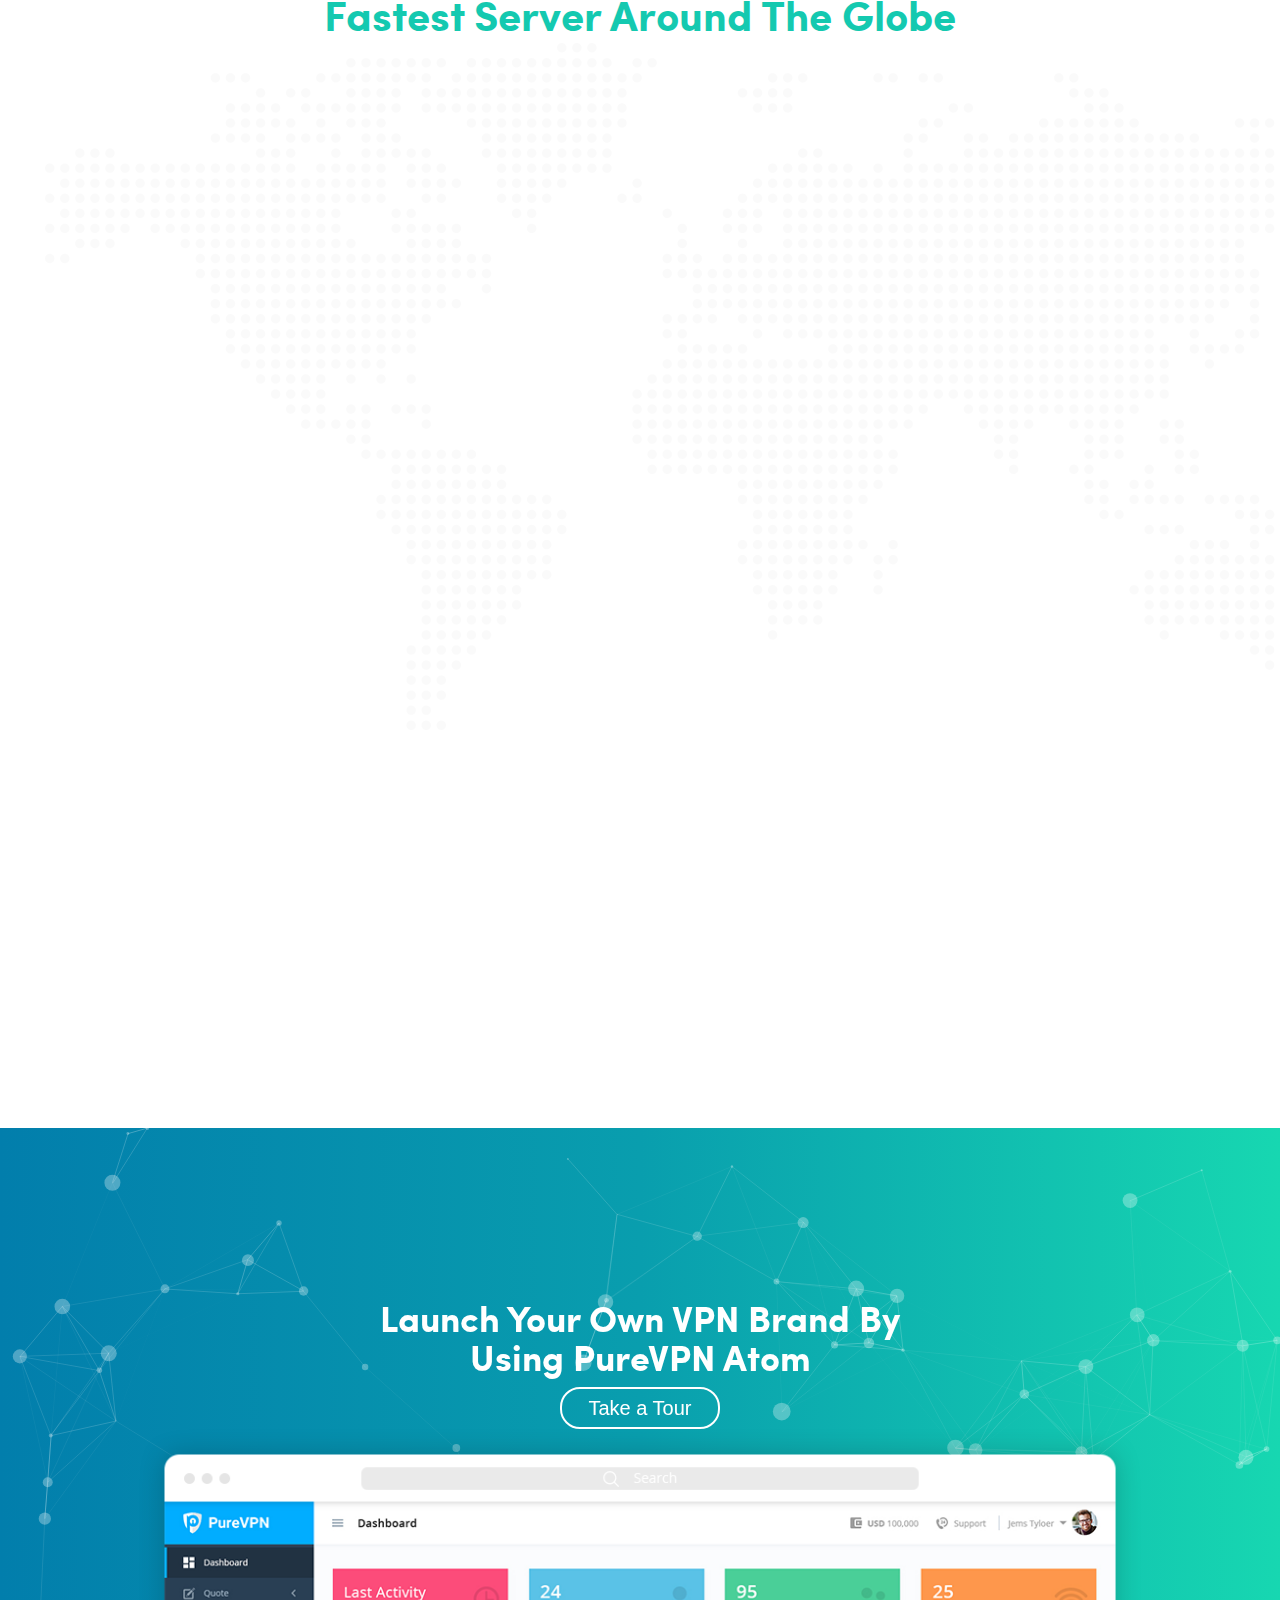
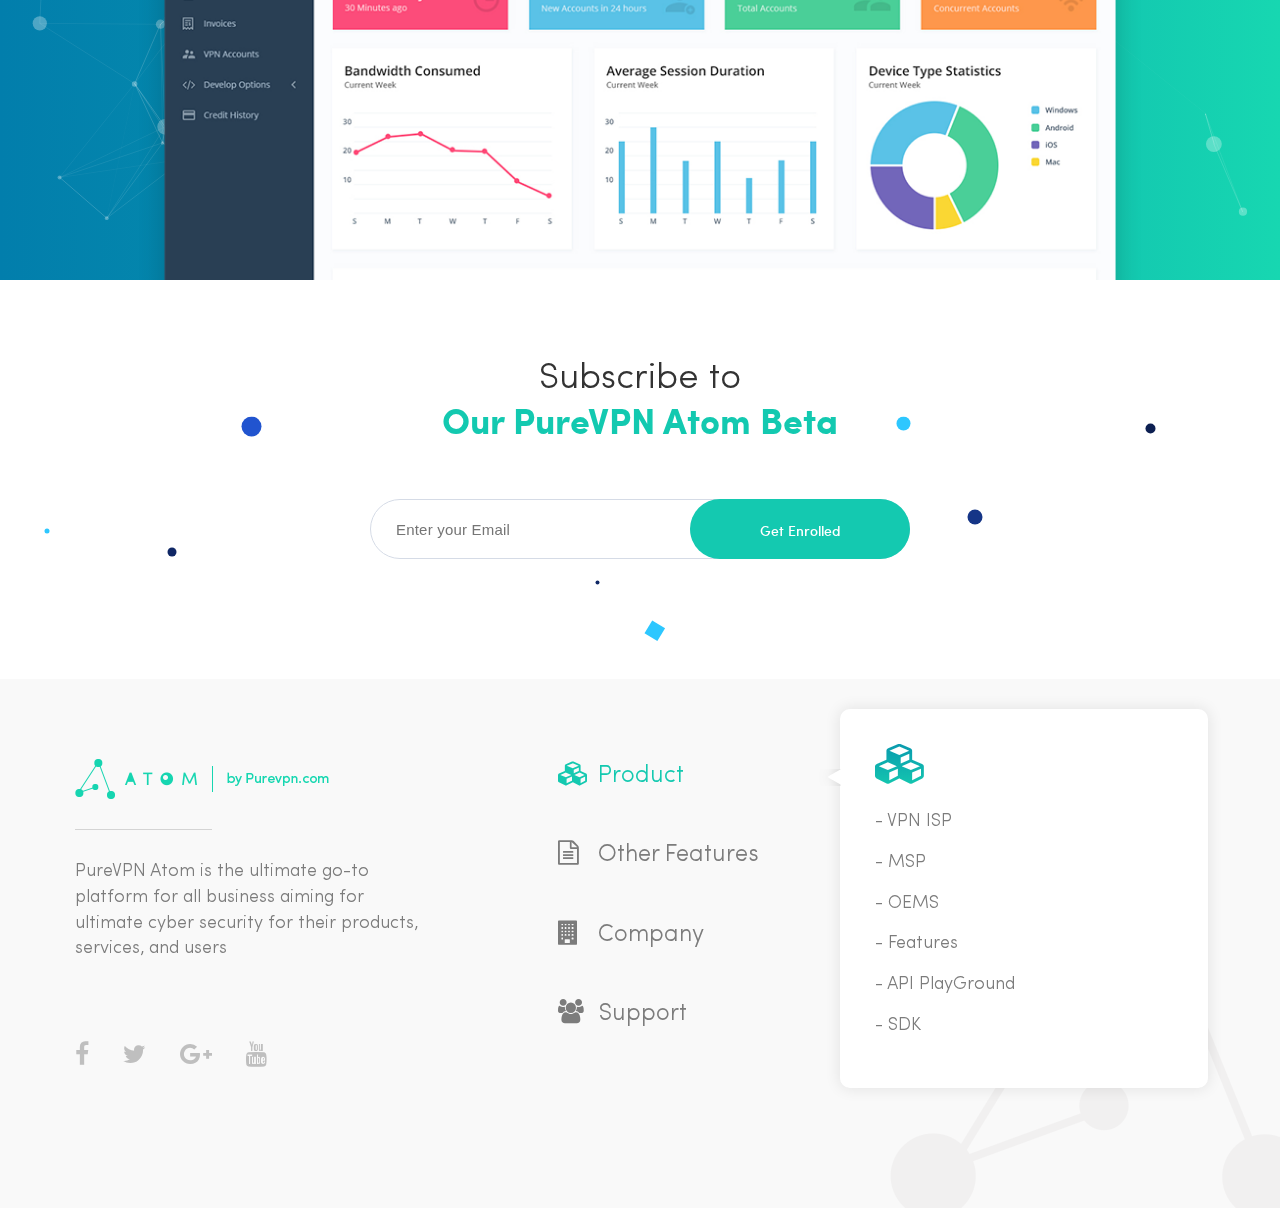
==== commit 80762be3: "Merge pull request #5 from naveednasib/circle" ====
--- a/index.html
+++ b/index.html
@@ -582,11 +582,17 @@
             </symbol>
         </svg>
 
-<script src="js/jquery.min.js"></script>
-<script src="js/particles.min.js"></script>
-<script src="js/typed.min.js"></script>
-<script src="bootstrap/js/bootstrap.js"></script>
-<script src="js/homepage.js"></script>
-</body>
+
+
+
+        <script src="js/jquery.min.js"></script>
+        <script src="js/particles.min.js"></script>
+        <script src="js/typed.min.js"></script>
+        <script src="bootstrap/js/bootstrap.js"></script>
+        <script src="js/homepage.js"></script>
+        <script src="js/scroll-js.js"></script>
+
+
+    </body>
 
 </htmL>
--- a/css/main.css
+++ b/css/main.css
@@ -908,84 +908,58 @@
     margin-top: 5px;
 }
 
-/*----------------- scroll icon------------- */
-.scroll-container {
-    padding-top: 60px;
-    padding-bottom: 60px;
-    background-color: #f1fcfa;
-}
-
-/*----------------- scroll icon------------- */
-.scroll-container {
-    padding-top: 60px;
-    padding-bottom: 60px;
-    border: 1px solid red;
-    position: relative;
-    overflow: hidden;
-}
-
-.scroll-container .mid-container {
-    max-width: 1070px;
-    padding-left: 15px;
-    padding-right: 15px;
-    position: relative;
-    margin: auto;
-}
-
-.scroll-container article {
-    text-align: center;
-}
-
-.scroll-container .tile-container {
-    padding-top: 60px;
-}
-
-.scroll-container .tile-container .tile {
-    text-align: center;
-}
-
-.scroll-container .mid-container {
-    max-width: 1070px;
-    padding-left: 15px;
-    padding-right: 15px;
-    position: relative;
-    margin: auto;
-}
-
-.scroll-container .circle-wrapper {
-    position: absolute;
-    width: 100%;
-    height: 100%;
-    left: 0;
-    top: 0;
-    clip: rect(auto, 9999px, auto, -9999px);
-    pointer-events: none;
-}
-
-.scroll-container .circle-wrapper .circle-radius {
-    position: absolute;
-    pointer-events: none;
-    z-index: -1;
-    background: #f3f5f9;
-    border-radius: 50%;
-    left: 50%;
-    overflow: hidden;
-    top: 0;
-    /* transition: all 0.4s ease; */
-    width: 50px;
-    height: 50px;
-}
-
-.add-circle {
-    width: 2278.33px;
-    height: 2278.33px;
-}
-
-.fixer {
-    position: fixed;
-    top: 82px;
-    width: 100%;
-}
+    /*----------------- scroll icon------------- */
+    .scroll-container{padding-top:60px;padding-bottom:60px;position: relative;overflow: hidden;}
+    .scroll-container .mid-container{max-width: 1070px;padding-left:15px;padding-right:15px;position: relative;margin:auto;}
+    .scroll-container  article{text-align: center;}
+    .scroll-container  .tile-container{padding-top:60px;}
+    .scroll-container  .tile-container .tile{text-align: center;padding-top:30px;padding-bottom:30px;
+    /*temp*/
+    min-height: 400px;
+    }
+  .scroll-container  .tile-container .tile .heading{    font-family: 'sofia-medium';font-size:26px;}
+  .scroll-container  .tile-container .tile .para{    font-family: 'sofia-light';font-size:18px;color:#7d7d7d;padding-top:25px;}
+    .scroll-container .circle-wrapper{
+        position:absolute;
+        width: 100%;
+        height: 100%;
+        left: 0;
+        top: 0;
+        /* clip: rect(auto,9999px,auto,-9999px); */
+        pointer-events: none;}
+    .scroll-container .circle-wrapper .circle-radius{
+          position:fixed;
+        pointer-events: none;
+        z-index: -1;
+        background: #f3f5f9;
+        border-radius: 50%;
+        left: 0;
+         overflow: hidden;
+        top: 0;
+        bottom:0;
+        right:0;
+        margin: auto;
+          transition: all 1s ease;
+       width: 50px;    height: 50px;
+
+    }
+    .add-circle{
+          width: 2278.33px;    height: 2278.33px;
+        }
+    .fixer{position:fixed;    top: 82px;    width: 100%;}
+
+
+
+
+
+
+
+
+
+
+
+
+
 
 /* -----------------------------~~~~~~~~ input container~~~~~~~~~~~~~~___________ */
 .input-container {
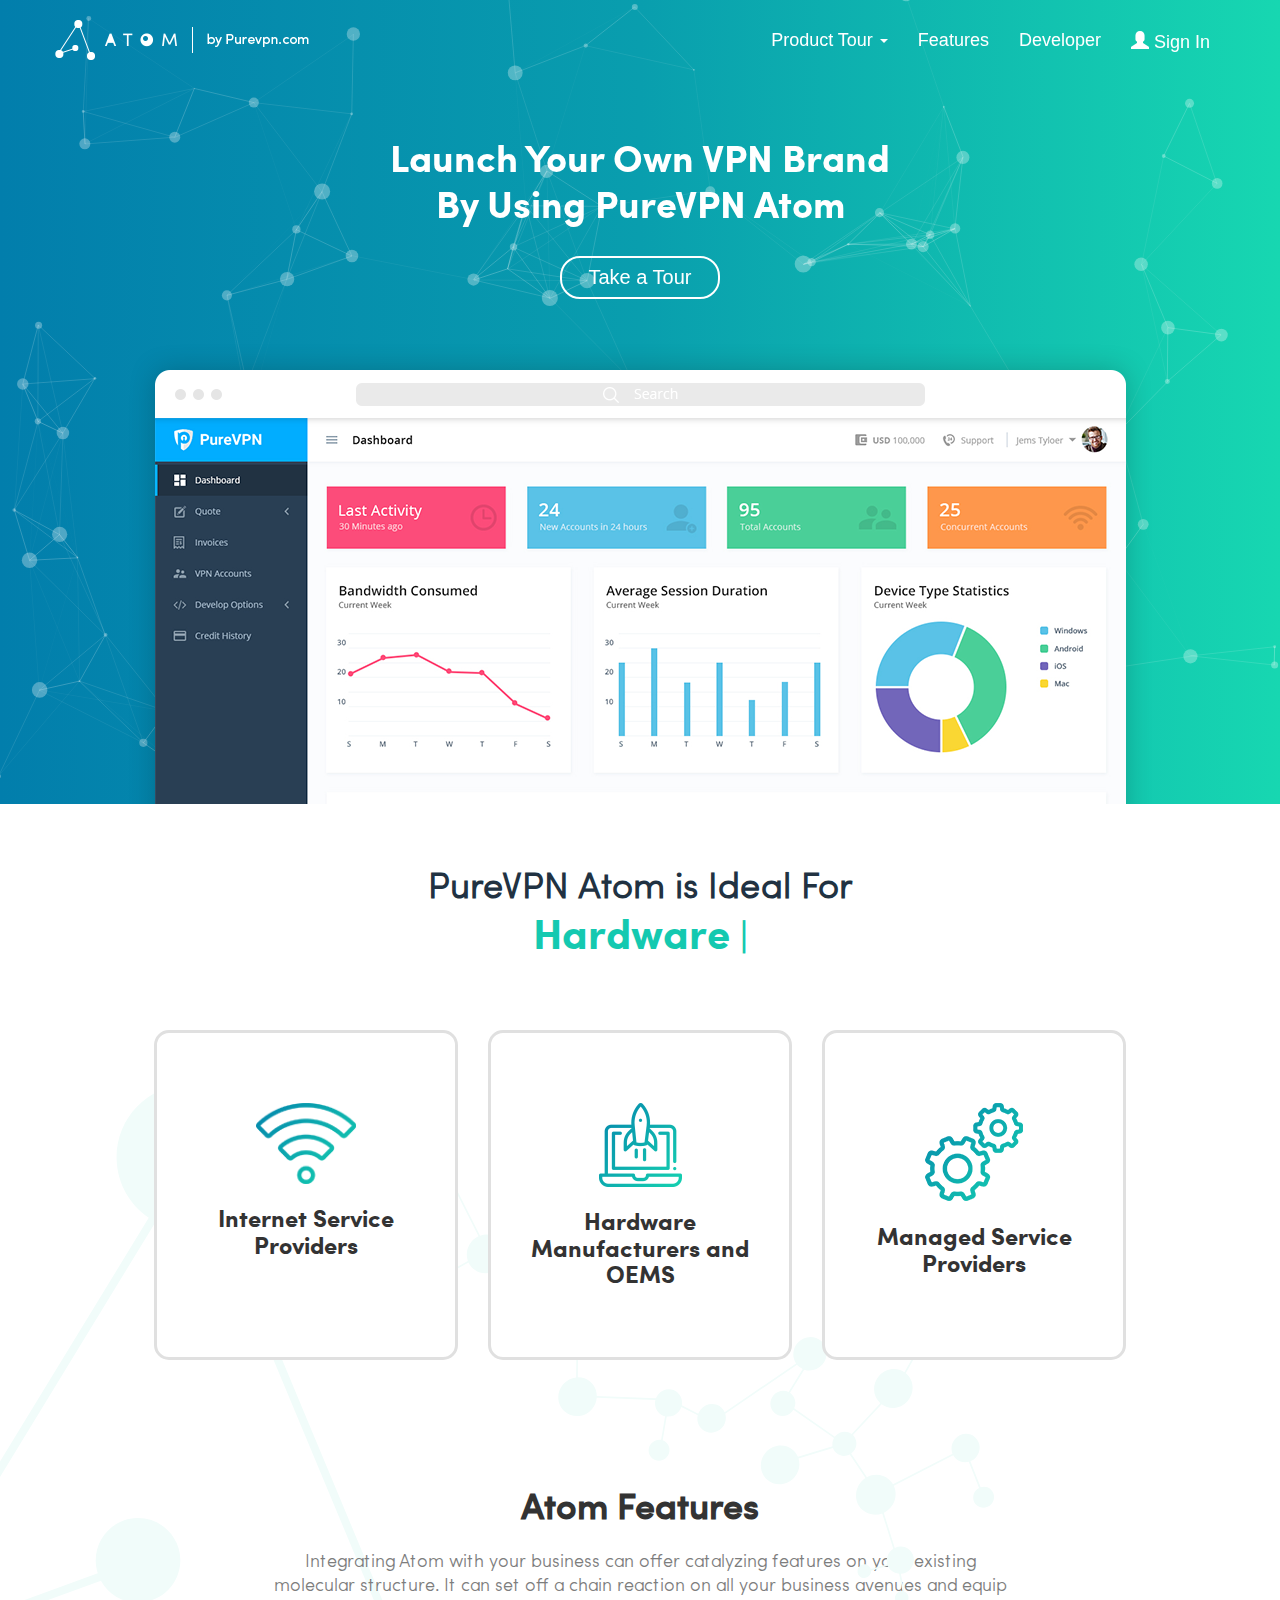
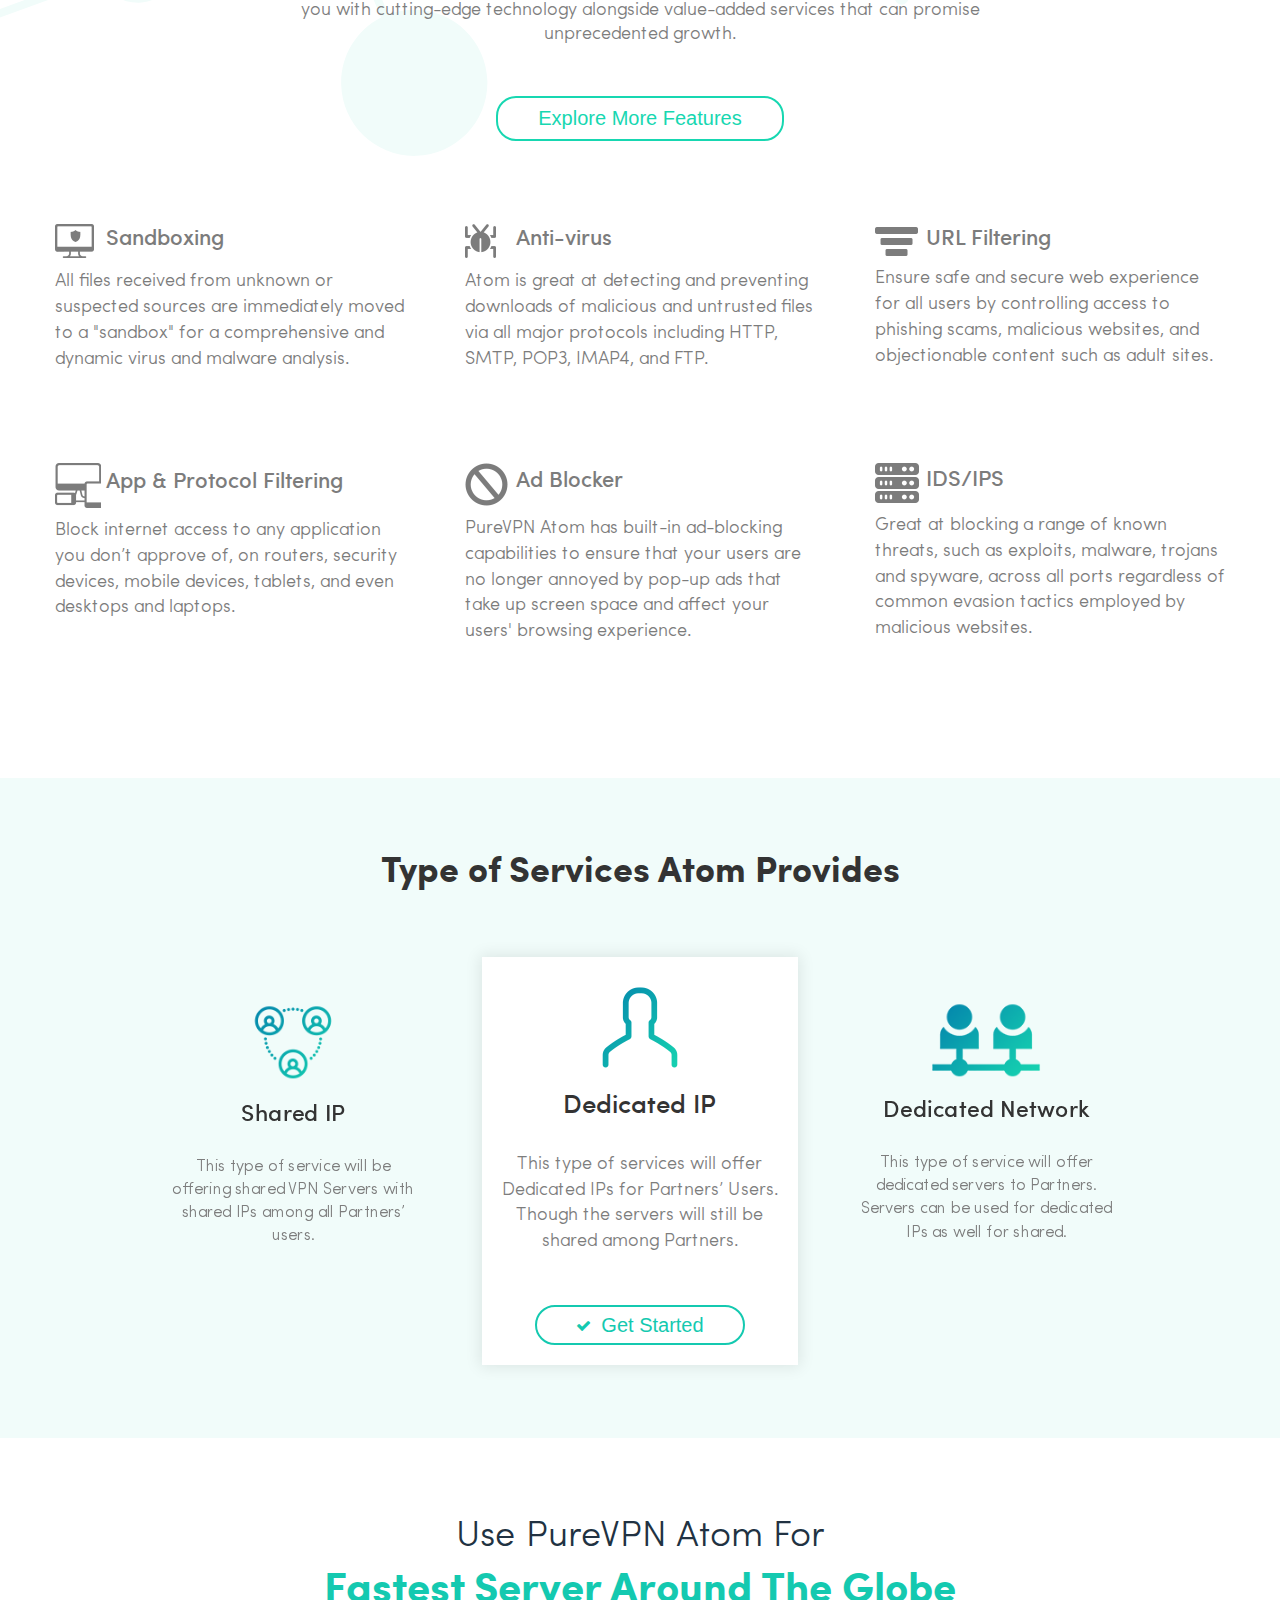
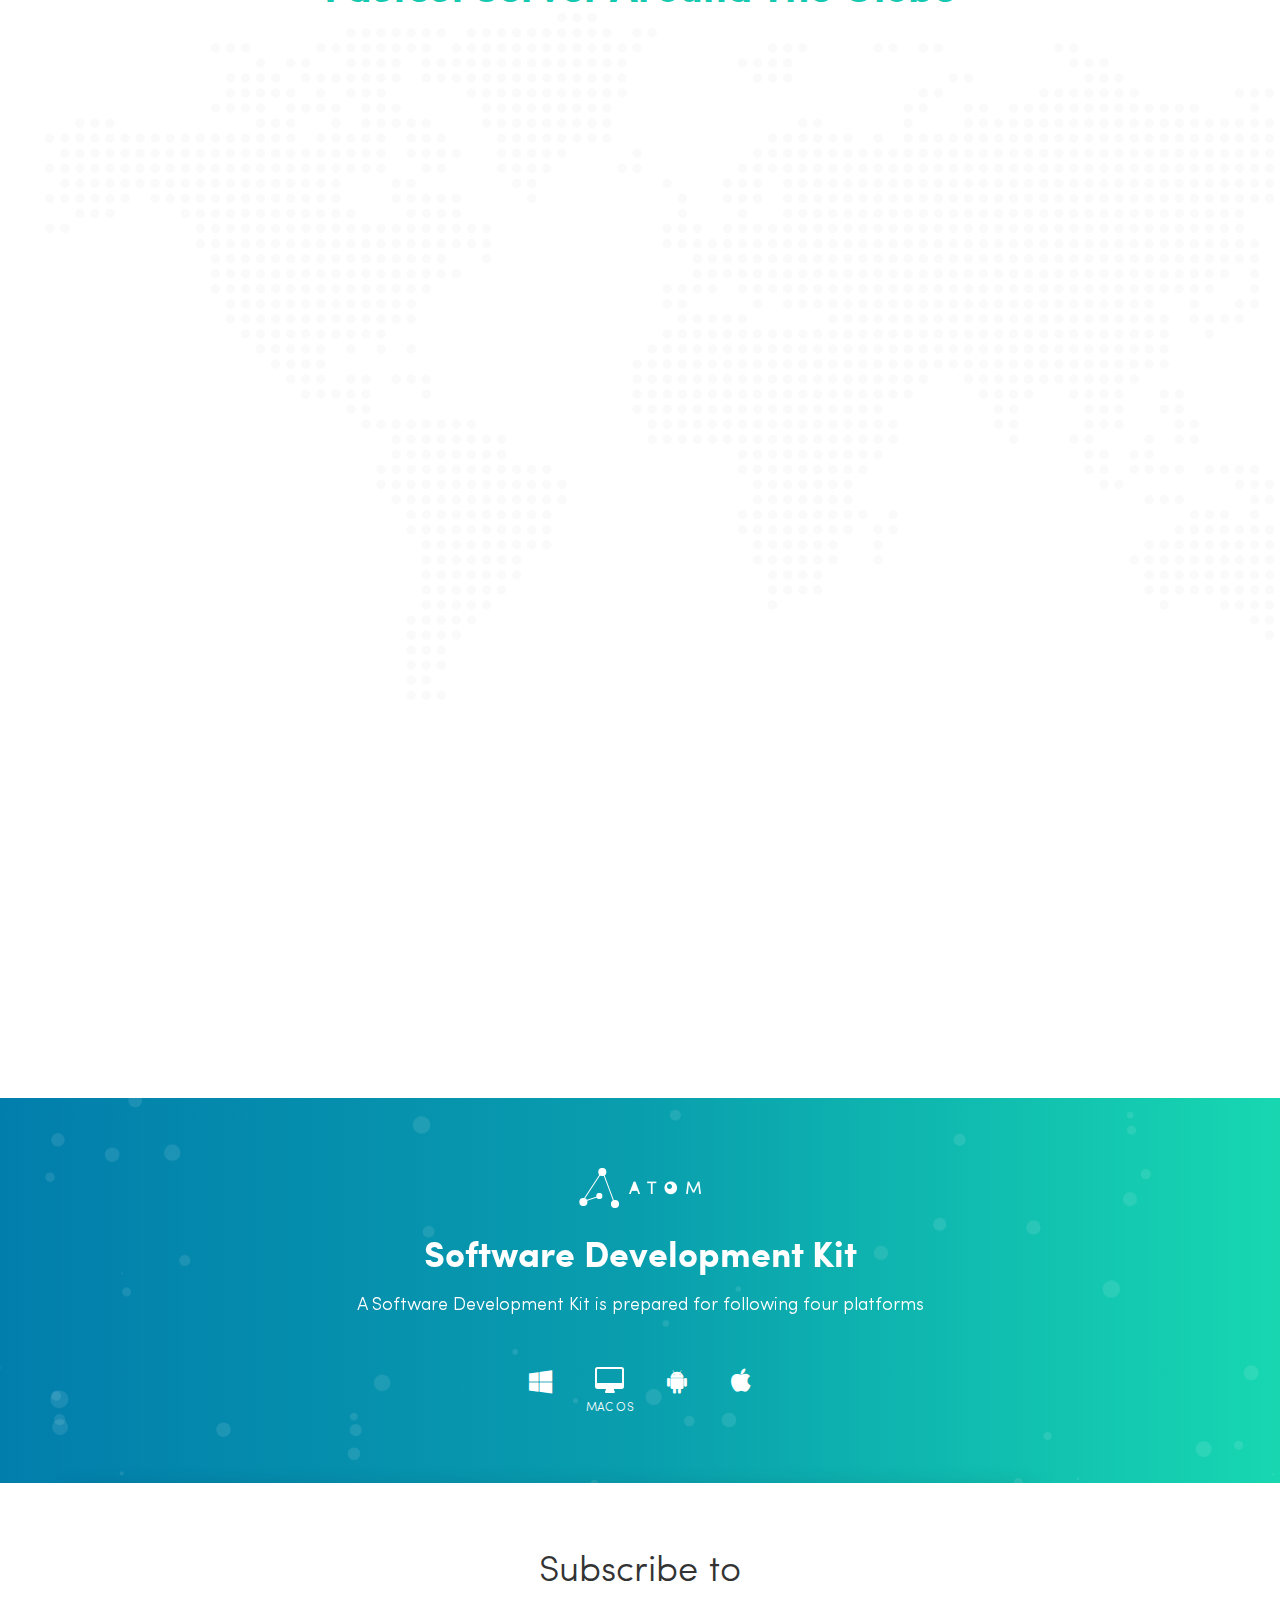
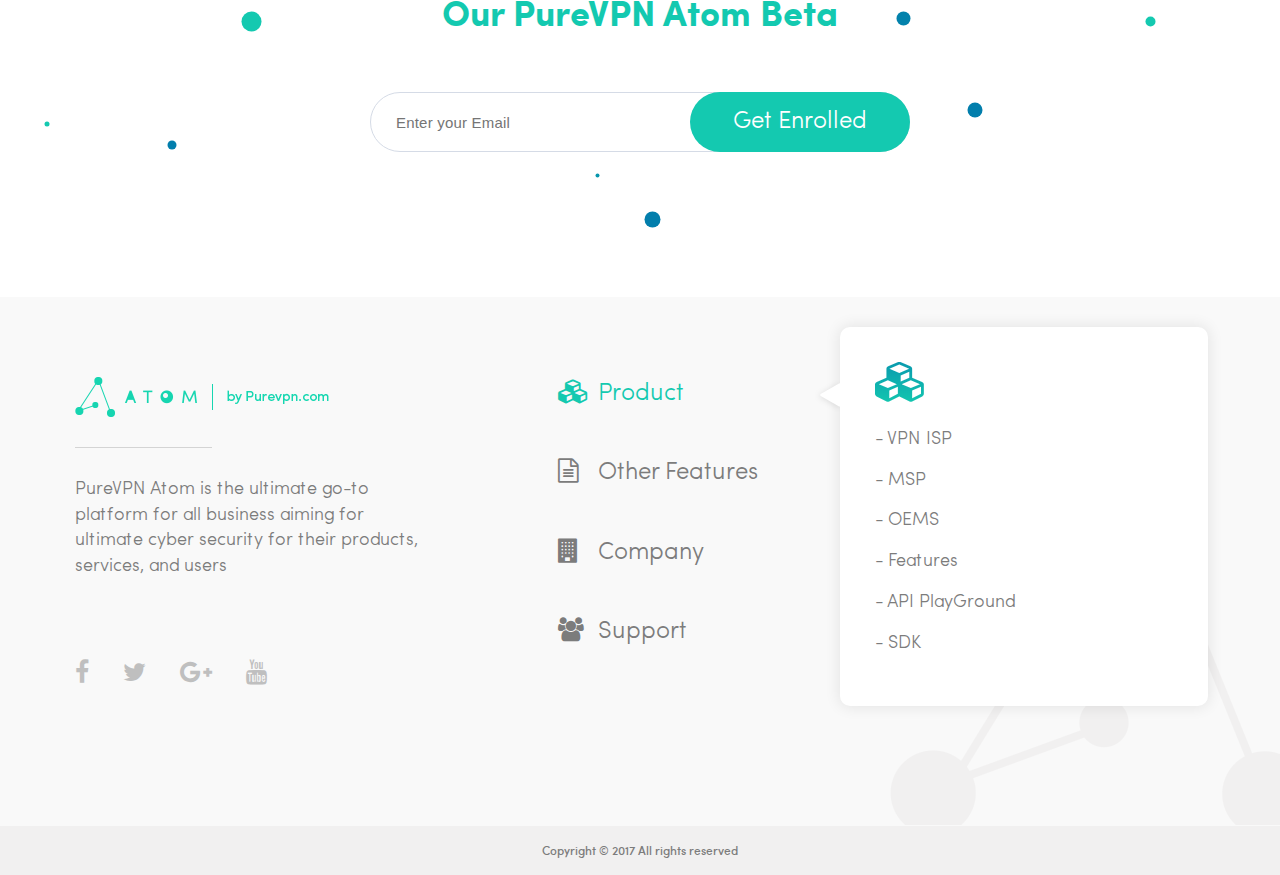
==== commit 0633805d: "Atom Changes" ====
--- a/index.html
+++ b/index.html
@@ -33,16 +33,19 @@
                         <ul class="dropdown-menu atom-menu animated bounceIn">
                             <li class="menu-item">
                                 <img src="images/transparent-spirit.png" alt="img"
-                                     class="img-responsive isp"/><a href="#">Internet Service
-                                Provider</a></li>
+                                     class="img-responsive isp"/><a class="menu-heading" href="#">Internet Service
+                                Provider</a>
+                                <a class="draw" href="#">Get Details</a>
+                            </li>
+                            <li class="menu-item active"><img src="images/transparent-spirit.png" alt="img"
+                                                       class="img-responsive hmo"><a class="menu-heading" href="#">Hardware Manufacturers and
+                                OEMS</a>
+                                <a class="draw" href="#">Get Details</a></li>
                             <li class="menu-item"><img src="images/transparent-spirit.png" alt="img"
-                                                       class="img-responsive hmo"><a href="#">Hardware Manufacturers and
-                                OEMS</a></li>
-                            <li class="menu-item"><img src="images/transparent-spirit.png" alt="img"
-                                                       class="img-responsive msp"><a href="#">Managed Service
+                                                       class="img-responsive msp"><a class="menu-heading" href="#">Managed Service
                                 Providers</a>
+                                <a class="draw" href="#">Get Details</a>
                             </li>
-                            <li class="menu-btn"><a class=" draw" href="#">Get Details</a></li>
                         </ul>
                     </li>
                     <li><a href="#"> Features </a></li>
@@ -244,18 +247,46 @@
             </article>
 
             <div class="tile-container clearfix">
-
                 <div class="col-xs-12 col-sm-4">
                     <div class="tile">
                         <figure>
                             <img src="images/shared-ip-icon.png"/>
                         </figure>
-                        <h3>
+                        <h3 class="heading">
                             Shared IP
                         </h3>
-
-                        <p>This type of service will be offering shared VPN Servers with shared IPs among all Partners’
+                        <p class="para">This type of service will be offering shared VPN Servers with shared IPs among
+                            all Partners’
                             users. </p>
+                        <a class="get-started-btn"><i class="fa fa-check"></i>Get Started</a>
+                    </div>
+                </div>
+                <div class="col-xs-12 col-sm-4">
+                    <div class="tile active">
+                        <figure>
+                            <img src="images/dedicated-ip-icon.png"/>
+                        </figure>
+                        <h3 class="heading">
+                            Dedicated IP
+                        </h3>
+                        <p class="para">This type of services will offer Dedicated IPs for Partners’ Users. Though the
+                            servers will
+                            still be shared among Partners. </p>
+                        <a class="get-started-btn"><i class="fa fa-check"></i>Get Started</a>
+                    </div>
+                </div>
+                <div class="col-xs-12 col-sm-4">
+                    <div class="tile">
+                        <figure>
+                            <img src="images/dedicated-network-icon.png"/>
+                        </figure>
+                        <h3 class="heading">
+                            Dedicated Network
+                        </h3>
+                        <p class="para">This type of service will offer dedicated servers to Partners. Servers can be
+                            used for
+                            dedicated IPs as well for shared. </p>
+                        <a class="get-started-btn"><i class="fa fa-check"></i>Get Started</a>
                     </div>
                 </div>
 
@@ -374,13 +405,34 @@
     <section class="slider-partial-container">
         <div class="bg-color"></div>
         <div class="mid-container">
+            <img src="images/atom-logo-half.png" alt="img" class="img-responsive top-logo">
             <article>
-                <h1 class="heading">Launch Your Own VPN Brand By Using PureVPN Atom</h1>
-                <a class="t-btn btn" href="">Take a Tour</a>
+                <h2 class="heading">Software Development Kit</h2>
+                <p class="para" href="">A Software Development Kit is prepared for following four platforms</p>
             </article>
-
+            <ul class="os-types">
+                <li><i class="fa fa-windows"></i><span>Windows</span></li>
+                <li class="active"><i class="fa fa-desktop"></i><span>Mac OS</span></li>
+                <li><i class="fa fa-android"></i><span>Android</span></li>
+                <li><i class="fa fa-apple"></i><span>Apple</span></li>
+            </ul>
             <div class="img-container">
-                <img class="img-responsive" src="images/home-banner-dashboard.png"/>
+                <div class="img-btn-wrapper">
+                    <img class="img-responsive" src="images/SDK-windows.png"/>
+                    <a class="dwn-sdk" href="#"><i class="fa fa-check"></i>Download Sdk</a>
+                </div>
+                <div class="img-btn-wrapper  active">
+                    <img class="img-responsive" src="images/SDK-MacOs.png"/>
+                    <a class="dwn-sdk" href="#"><i class="fa fa-check"></i>Download Sdk</a>
+                </div>
+                <div class="img-btn-wrapper">
+                    <img class="img-responsive" src="images/SDK-Android.png"/>
+                    <a class="dwn-sdk" href="#"><i class="fa fa-check"></i>Download Sdk</a>
+                </div>
+                <div class="img-btn-wrapper">
+                    <img class="img-responsive" src="images/SDK-iOS.png"/>
+                    <a class="dwn-sdk" href="#"><i class="fa fa-check"></i>Download Sdk</a>
+                </div>
             </div>
 
         </div>
@@ -404,19 +456,16 @@
                     <svg class="media_kit-bg" height="225" id="media_kit-bg" viewBox="0 0 1305 225" width="1305"
                          xmlns="http://www.w3.org/2000/svg">
                         <g fill-rule="evenodd" fill="none">
-                            <polygon fill="#2DC7FF" id="obj_1"
-                                     points="664.726 204 677.583 211.726 669.858 224.583 657 216.858"></polygon>
-                            <polygon fill="#0F2765" id="obj_2"
-                                     points="6.889 7.171 8.707 13.954 1.924 15.772 .106 8.988"></polygon>
-                            <polygon fill="#2DC7FF" id="obj_3"
-                                     points="1300.726 117 1304.275 119.133 1302.142 122.682 1298.593 120.549"></polygon>
-                            <circle cx="264" cy="10" fill="#2154CF" id="obj_4" r="10"></circle>
-                            <circle cx="987.5" cy="100.5" fill="#153587" id="obj_5" r="7.5"></circle>
-                            <circle cx="1163" cy="12" fill="#0C1F51" id="obj_6" r="5"></circle>
-                            <circle cx="184.5" cy="135.5" fill="#0F2765" id="obj_7" r="4.5"></circle>
-                            <circle cx="59.5" cy="114.5" fill="#2DC7FF" id="obj_8" r="2.5"></circle>
-                            <circle cx="610" cy="166" fill="#0F2765" id="obj_9" r="2"></circle>
-                            <circle cx="916" cy="7" fill="#2DC7FF" id="obj_10" r="7"></circle>
+                            <circle cx="665" cy="210" fill="#027EAC" id="obj_1" r="8"></circle>
+                            <circle cx="6" cy="10" fill="#14c9b0" id="obj_2" r="5"></circle>
+                            <circle cx="1300" cy="120" fill="#0796AD" id="obj_3" r="3"></circle>
+                            <circle cx="264" cy="12" fill="#14c9b0" id="obj_4" r="10"></circle>
+                            <circle cx="987.5" cy="100.5" fill="#027EAC" id="obj_5" r="7.5"></circle>
+                            <circle cx="1163" cy="12" fill="#14c9b0" id="obj_6" r="5"></circle>
+                            <circle cx="184.5" cy="135.5" fill="#027EAC" id="obj_7" r="4.5"></circle>
+                            <circle cx="59.5" cy="114.5" fill="#14c9b0" id="obj_8" r="2.5"></circle>
+                            <circle cx="610" cy="166" fill="#0796AD" id="obj_9" r="2"></circle>
+                            <circle cx="916" cy="9" fill="#0382AC" id="obj_10" r="7"></circle>
                         </g>
                     </svg>
 
@@ -487,6 +536,9 @@
                     </li>
                 </ul>
             </div>
+        </div>
+        <div class="footer-bottom">
+            <p class="footer-bottom-text">Copyright © 2017 All rights reserved</p>
         </div>
     </section>
 
@@ -583,16 +635,15 @@
         </svg>
 
 
-
-
-        <script src="js/jquery.min.js"></script>
-        <script src="js/particles.min.js"></script>
-        <script src="js/typed.min.js"></script>
-        <script src="bootstrap/js/bootstrap.js"></script>
-        <script src="js/homepage.js"></script>
-        <script src="js/scroll-js.js"></script>
-
-
-    </body>
+<script src="js/jquery.min.js"></script>
+<script src="js/custom.js"></script>
+<script src="js/particles.min.js"></script>
+<script src="js/typed.min.js"></script>
+<script src="bootstrap/js/bootstrap.js"></script>
+<script src="js/homepage.js"></script>
+<script src="js/scroll-js.js"></script>
+
+
+</body>
 
 </htmL>
--- a/css/main.css
+++ b/css/main.css
@@ -81,12 +81,14 @@
 }
 
 .navbar-inverse .navbar-nav > li > a {
-    color: white;
+    color: #fff;
     font-size: 18px;
     position: relative;
     padding-top: 5px;
     padding-bottom: 5px;
-    margin: 10px 0px;
+    margin: 10px 15px;
+    padding-left: 0px;
+    padding-right: 0px;
 }
 
 .navbar-inverse .navbar-nav > li > a:after {
@@ -119,6 +121,10 @@
 
 .navbar-inverse .navbar-nav > li > a:hover:before {
     width: 100%;
+}
+
+.dropdown-menu > .active > a, .dropdown-menu > .active > a:hover, .dropdown-menu > .active > a:focus {
+    background-color: transparent;
 }
 
 .navbar-brand {
@@ -152,13 +158,7 @@
     text-align: center;
 }
 
-ul.dropdown-menu.atom-menu li.menu-btn {
-    text-align: center;
-    display: inline-block;
-    width: 100%;
-}
-
-ul.dropdown-menu.atom-menu li.menu-btn a {
+ul.dropdown-menu.atom-menu a.draw {
     color: #14c9b0;
     font-size: 20px;
     border: 2px solid #14c9b0;
@@ -167,14 +167,21 @@
     border-radius: 30px;
     margin-top: 40px;
     transition: all 0.3s ease;
-}
-
-ul.dropdown-menu.atom-menu li.menu-btn a:hover {
+    opacity: 0;
+    transform: scale(0.9);
+}
+
+ul.dropdown-menu.atom-menu li.menu-item.active a.draw {
+    opacity: 1;
+    transform: scale(1);
+}
+
+ul.dropdown-menu.atom-menu a.draw:hover {
     color: #fff;
     background-color: #14c9b0;
 }
 
-ul.dropdown-menu.atom-menu li.menu-item a {
+ul.dropdown-menu.atom-menu li.menu-item a.menu-heading {
     white-space: normal;
     font-family: 'sofia-medium';
     color: #213242;
@@ -182,9 +189,10 @@
     padding: 0px 10px;
     margin-top: 25px;
     position: relative;
-}
-
-ul.dropdown-menu.atom-menu li.menu-item a:after {
+    min-height: 84px;
+}
+
+ul.dropdown-menu.atom-menu li.menu-item a.menu-heading:after {
     content: '';
     position: absolute;
     background-color: #e5e5e5;
@@ -194,7 +202,7 @@
     top: 0;
 }
 
-ul.dropdown-menu.atom-menu li:first-child.menu-item a:after {
+ul.dropdown-menu.atom-menu li:first-child.menu-item a.menu-heading:after {
     content: none;
 }
 
@@ -234,11 +242,11 @@
 
 .home-banner {
     position: relative;
-    padding-top: 150px;
+    padding-top: 134px;
 }
 
 .home-banner article {
-    max-width: 580px;
+    max-width: 520px;
     margin: auto;
     text-align: center;
     z-index: 3;
@@ -249,10 +257,14 @@
     font-weight: bold;
     font-family: 'sofia-bold';
     color: white;
+    margin-top: 0px;
+    line-height: 46px;
+    font-size: 38px;
 }
 
 .home-banner .img-container {
     text-align: center;
+    margin-top: 10px;
 }
 
 .home-banner .img-container img {
@@ -294,6 +306,8 @@
     background-color: transparent;
     transition: 0.5s ease background-color;
     z-index: 1;
+    margin-top: 20px;
+    margin-bottom: 35px;
 }
 
 .t-btn:hover {
@@ -305,7 +319,7 @@
 /* .t-btn:hover:before{ width: 100%;    z-index: -1;} */
 
 .p-btn {
-    padding: 5px 26px;
+    padding: 6px 40px;
     position: relative;
     font-size: 20px;
     border: 2px solid #17d7b1;
@@ -366,7 +380,7 @@
 }
 
 .hardware-section .tile-container {
-    padding-top: 60px;
+    padding-top: 65px;
     display: flex;
     flex-flow: row wrap;
 }
@@ -387,7 +401,7 @@
     background-color: white;
     transition: all 0.9s ease;
     cursor: pointer;
-    height: 348px;
+    height: 330px;
 }
 
 .hardware-section .tile:hover {
@@ -419,7 +433,7 @@
 }
 
 .hardware-section .tile:hover .para {
-    height: auto;
+    height: 100%;
     overflow: visible;
     opacity: 1;
 }
@@ -445,16 +459,14 @@
 /*----------------- atom-feature------------- */
 .atom-feature {
     position: relative;
-    padding-top: 60px;
-    padding-bottom: 60px;
-}
-
-.mid-container {
-    max-width: 1032px;
-    padding-left: 15px;
-    padding-right: 15px;
-    position: relative;
-    margin: auto;
+    padding-top: 65px;
+    padding-bottom: 65px;
+}
+
+.mid-container2 {
+    max-width: 1230px;
+    position: relative;
+    margin: 0 auto;
 }
 
 .atom-feature article {
@@ -463,8 +475,9 @@
 
 .atom-feature article .heading {
     font-weight: bold;
-    font-family: 'sofia-bold';
+    font-family: 'sofia-medium';
     font-size: 36px;
+    margin-top: 0px;
 }
 
 .atom-feature article .para {
@@ -476,6 +489,7 @@
     font-size: 18px;
     font-family: 'sofia-light';
     padding-top: 15px;
+    line-height: 24px;
 }
 
 .atom-feature .paralla-abs-svg {
@@ -515,7 +529,7 @@
 }
 
 .atom-feature .tile-container .tile {
-    padding: 40px 30px;
+    padding: 28px 15px;
     color: #7c7c7c;
     z-index: 3;
     position: relative;
@@ -527,7 +541,7 @@
     position: absolute;
     border-radius: 100%;
     transition: transform 0.9s ease, width 0.9s ease, height 0.9s ease;
-    transform: scale(1.5, 3.2);
+    transform: scale(0, 0);
     width: 10px;
     height: 10px;
     z-index: 1;
@@ -539,6 +553,11 @@
     bottom: 0;
     margin-top: auto;
     margin-bottom: auto;
+    background: #027eac;
+    background: -moz-linear-gradient(left, #027eac 0%, #099eae 50%, #17d7b1 100%);
+    background: -webkit-linear-gradient(left, #027eac 0%, #099eae 50%, #17d7b1 100%);
+    background: linear-gradient(to right, #027eac 0%, #099eae 50%, #17d7b1 100%);
+    filter: progid:DXImageTransform.Microsoft.gradient(startColorstr='#027eac', endColorstr='#17d7b1', GradientType=1);
 }
 
 .atom-feature .tile-container .tile:hover {
@@ -550,7 +569,7 @@
     width: 100%;
     height: 100%;
     z-index: 1;
-    transform: scale(1.5, 3.2);
+    transform: scale(1.5, 2.3);
     background: #027eac;
     background: -moz-linear-gradient(left, #027eac 0%, #099eae 50%, #17d7b1 100%);
     background: -webkit-linear-gradient(left, #027eac 0%, #099eae 50%, #17d7b1 100%);
@@ -561,18 +580,18 @@
 }
 
 .atom-feature .tile-container .tile img {
-    margin-right: 13px;
+    margin-right: 5px;
     z-index: 3;
     position: relative;
     background-image: url(../images/40901-atom-feature-sprite.png);
-    width: 49px;
+    width: 46px;
     display: inline-block;
     transition: 0s all;
     transition-delay: 0.3s;
 }
 
 .atom-feature .tile-container .tile img.sandbox {
-    background-position: 0 -482px;
+    background-position: 0px -482px;
     height: 35px;
 }
 
@@ -636,11 +655,12 @@
     font-size: 22px;
     z-index: 3;
     position: relative;
+    margin-top: 25px;
 }
 
 .atom-feature .tile-container .tile .para {
     font-size: 18px;
-    font-family: 'sofia-medium';
+    font-family: 'sofia-light';
     z-index: 3;
     position: relative;
 }
@@ -806,6 +826,7 @@
 .atom-for .scattered-circles.active .circle-wrapper .circle-text {
     opacity: 1;
     transform: translate(0%, -50%);
+    visibility: visible;
 }
 
 .atom-for .scattered-circles.circle9 .circle-wrapper .circle-text:after {
@@ -824,6 +845,7 @@
 
 .atom-for .scattered-circles .circles img {
     opacity: 0.4;
+    transition: opacity 0.9s ease;
 }
 
 .atom-for .scattered-circles.active .circles img {
@@ -864,11 +886,13 @@
     border-radius: 10px;
     opacity: 0;
     transition: opacity 0.7s ease, transform 0.7s ease;
+    visibility: hidden;
 }
 
 .atom-for .scattered-circles .circle-wrapper:hover .circle-text {
     opacity: 1;
     transform: translate(0%, -50%);
+    visibility: visible;
 }
 
 .atom-for .scattered-circles .circle-wrapper {
@@ -878,12 +902,12 @@
 
 .atom-for .scattered-circles .circle-text:after {
     content: '';
-    background-image: url(../images/arrow-shaded.png);
-    position: absolute;
-    left: -22px;
+    background-image: url(../images/map-arrow.png);
+    position: absolute;
+    left: -16px;
     top: 16px;
-    height: 17px;
-    width: 23px;
+    height: 23px;
+    width: 16px;
 }
 
 .atom-for .scattered-circles .circle-text img {
@@ -908,63 +932,136 @@
     margin-top: 5px;
 }
 
-    /*----------------- scroll icon------------- */
-    .scroll-container{padding-top:60px;padding-bottom:60px;position: relative;overflow: hidden;}
-    .scroll-container .mid-container{max-width: 1070px;padding-left:15px;padding-right:15px;position: relative;margin:auto;}
-    .scroll-container  article{text-align: center;}
-    .scroll-container  .tile-container{padding-top:60px;}
-    .scroll-container  .tile-container .tile{text-align: center;padding-top:30px;padding-bottom:30px;
-    /*temp*/
+/*----------------- scroll icon------------- */
+.scroll-container {
+    padding-top: 70px;
+    padding-bottom: 70px;
+    position: relative;
+    overflow: hidden;
+    background-color: #f1fcfa;
+}
+
+.scroll-container .mid-container {
+    max-width: 1070px;
+    padding-left: 15px;
+    padding-right: 15px;
+    position: relative;
+    margin: auto;
+}
+
+.scroll-container article {
+    text-align: center;
+}
+
+.scroll-container article h2 {
+    margin-top: 0;
+}
+
+.scroll-container .tile-container {
+    padding-top: 60px;
+}
+
+.scroll-container .tile-container .tile {
+    text-align: center;
+    padding: 30px 18px;
+    transform: scale(0.9);
     min-height: 400px;
-    }
-  .scroll-container  .tile-container .tile .heading{    font-family: 'sofia-medium';font-size:26px;}
-  .scroll-container  .tile-container .tile .para{    font-family: 'sofia-light';font-size:18px;color:#7d7d7d;padding-top:25px;}
-    .scroll-container .circle-wrapper{
-        position:absolute;
-        width: 100%;
-        height: 100%;
-        left: 0;
-        top: 0;
-        /* clip: rect(auto,9999px,auto,-9999px); */
-        pointer-events: none;}
-    .scroll-container .circle-wrapper .circle-radius{
-          position:fixed;
-        pointer-events: none;
-        z-index: -1;
-        background: #f3f5f9;
-        border-radius: 50%;
-        left: 0;
-         overflow: hidden;
-        top: 0;
-        bottom:0;
-        right:0;
-        margin: auto;
-          transition: all 1s ease;
-       width: 50px;    height: 50px;
-
-    }
-    .add-circle{
-          width: 2278.33px;    height: 2278.33px;
-        }
-    .fixer{position:fixed;    top: 82px;    width: 100%;}
-
-
-
-
-
-
-
-
-
-
-
-
-
+    transition: all 0.4s ease;
+}
+
+.scroll-container .tile-container .tile.active {
+    background-color: #fff;
+    box-shadow: 0px 0px 15px 2px rgba(0, 0, 0, 0.09);
+    transform: scale(1);
+    cursor: pointer;
+}
+
+.scroll-container .tile-container .tile .heading {
+    font-family: 'sofia-medium';
+    font-size: 26px;
+}
+
+.scroll-container .tile-container .tile .para {
+    font-family: 'sofia-light';
+    font-size: 18px;
+    color: #7d7d7d;
+    padding-top: 25px;
+}
+
+.scroll-container .tile-container .tile a.get-started-btn {
+    color: #14c9b0;
+    font-size: 20px;
+    border: 2px solid #14c9b0;
+    display: inline-block;
+    padding: 4px 39px;
+    border-radius: 30px;
+    margin-top: 30px;
+    transition: all 0.3s ease;
+    text-decoration: none;
+    opacity: 0;
+    transform: translate(0, 0);
+}
+
+.scroll-container .tile-container .tile a.get-started-btn i {
+    font-size: 15px;
+    vertical-align: middle;
+    margin-right: 10px;
+    margin-top: -3px;
+}
+
+.scroll-container .tile-container .tile a.get-started-btn:hover {
+    color: #fff;
+    background-color: #14c9b0;
+}
+
+.scroll-container .tile-container .tile.active a.get-started-btn {
+    opacity: 1;
+    transform: translate(0, 10px);
+}
+
+.scroll-container .circle-wrapper {
+    position: absolute;
+    width: 100%;
+    height: 100%;
+    left: 0;
+    top: 0;
+    /* clip: rect(auto,9999px,auto,-9999px); */
+    pointer-events: none;
+}
+
+.scroll-container .circle-wrapper .circle-radius {
+    position: absolute;
+    pointer-events: none;
+    z-index: -1;
+    background: #f3f5f9;
+    border-radius: 50%;
+    left: 0;
+    overflow: hidden;
+    top: 0;
+    bottom: 0;
+    right: 0;
+    margin: auto;
+    transition: all 1s ease;
+    width: 50px;
+    height: 50px;
+
+}
+
+.add-circle {
+    width: 2278.33px;
+    height: 2278.33px;
+}
+
+.fixer {
+    position: fixed;
+    top: 82px;
+    width: 100%;
+}
 
 /* -----------------------------~~~~~~~~ input container~~~~~~~~~~~~~~___________ */
 .input-container {
-    padding-top: 60px;
-    padding-bottom: 60px;
+    padding-top: 70px;
+    padding-bottom: 85px;
     position: relative;
     overflow: hidden;
 }
@@ -978,6 +1075,7 @@
 
 .input-container article h2 {
     font-family: 'sofia-light';
+    margin-top:0px;
 }
 
 .input-container article h2 span {
@@ -1021,8 +1119,10 @@
 .input-container form input[type="submit"] {
     min-width: 220px;
     position: absolute;
-    top: 0;
+    top: 0px;
     right: 0;
+    font-size: 24px;
+    font-family: "sofia-light";
 }
 
 .input-container .button-blue {
@@ -1072,7 +1172,7 @@
 }
 
 .input-container .button_big {
-    padding: 22px 40px;
+    padding: 13px 40px;
     height: 60px;
 }
 
@@ -1108,61 +1208,61 @@
     flex-direction: column;
 }
 
-.input-container form input:focus ~ .media_kit-bg #obj_1 {
+.input-container form input.input.input_rounded:focus ~ .media_kit-bg #obj_1 {
     -webkit-transform: translate(40px, -45px) rotate(360deg);
     -ms-transform: translate(40px, -45px) rotate(360deg);
     transform: translate(40px, -45px) rotate(360deg);
 }
 
-.input-container form input:focus ~ .media_kit-bg #obj_2 {
+.input-container form input.input.input_rounded:focus ~ .media_kit-bg #obj_2 {
     -webkit-transform: translate(410px, 50px) rotate(360deg);
     -ms-transform: translate(410px, 50px) rotate(360deg);
     transform: translate(410px, 50px) rotate(360deg);
 }
 
-.input-container form input:focus ~ .media_kit-bg #obj_3 {
+.input-container form input.input.input_rounded:focus ~ .media_kit-bg #obj_3 {
     -webkit-transform: translate(-450px, 45px) rotate(360deg);
     -ms-transform: translate(-450px, 45px) rotate(360deg);
     transform: translate(-450px, 45px) rotate(360deg);
 }
 
-.input-container form input:focus ~ .media_kit-bg #obj_4 {
+.input-container form input.input.input_rounded:focus ~ .media_kit-bg #obj_4 {
     -webkit-transform: translate(300px, 50px);
     -ms-transform: translate(300px, 50px);
     transform: translate(300px, 50px);
 }
 
-.input-container form input:focus ~ .media_kit-bg #obj_5 {
+.input-container form input.input.input_rounded:focus ~ .media_kit-bg #obj_5 {
     -webkit-transform: translate(-40px, 15px);
     -ms-transform: translate(-40px, 15px);
     transform: translate(-40px, 15px);
 }
 
-.input-container form input:focus ~ .media_kit-bg #obj_6 {
+.input-container form input.input.input_rounded:focus ~ .media_kit-bg #obj_6 {
     -webkit-transform: translate(-290px, 50px);
     -ms-transform: translate(-290px, 50px);
     transform: translate(-290px, 50px);
 }
 
-.input-container form input:focus ~ .media_kit-bg #obj_7 {
+.input-container form input.input.input_rounded:focus ~ .media_kit-bg #obj_7 {
     -webkit-transform: translate(280px, 30px);
     -ms-transform: translate(280px, 30px);
     transform: translate(280px, 30px);
 }
 
-.input-container form input:focus ~ .media_kit-bg #obj_8 {
+.input-container form input.input.input_rounded:focus ~ .media_kit-bg #obj_8 {
     -webkit-transform: translate(300px, 10px);
     -ms-transform: translate(300px, 10px);
     transform: translate(300px, 10px);
 }
 
-.input-container form input:focus ~ .media_kit-bg #obj_9 {
+.input-container form input.input.input_rounded:focus ~ .media_kit-bg #obj_9 {
     -webkit-transform: translate(-40px, 0px);
     -ms-transform: translate(-40px, 0px);
     transform: translate(-40px, 0px);
 }
 
-.input-container form input:focus ~ .media_kit-bg #obj_10 {
+.input-container form input.input.input_rounded:focus ~ .media_kit-bg #obj_10 {
     -webkit-transform: translate(-180px, 50px);
     -ms-transform: translate(-180px, 50px);
     transform: translate(-180px, 50px);
@@ -1185,7 +1285,7 @@
 
 .slider-partial-container {
     position: relative;
-    padding-top: 150px;
+    padding-top: 70px;
 }
 
 .slider-partial-container article {
@@ -1196,20 +1296,123 @@
     position: relative;
 }
 
+.slider-partial-container .img-responsive.top-logo {
+    margin: 0 auto;
+}
+
 .slider-partial-container .heading {
     font-weight: bold;
     font-family: 'sofia-bold';
-    color: white;
+    color: #fff;
+    font-size: 36px;
+    margin-top: 25px;
+    margin-bottom: 20px;
+}
+
+.slider-partial-container .para {
+    color: #fff;
+    margin: 0;
+    font-size: 18px;
+    font-family: "sofia-light"
 }
 
 .slider-partial-container .img-container {
     text-align: center;
-}
-
-.slider-partial-container .img-container img {
+    position: relative;
+    overflow: hidden;
+    margin: 0 auto;
+}
+
+.slider-partial-container .img-container .img-btn-wrapper {
+    transition: opacity 1s ease, transform 1.5s ease;
+    opacity: 0;
+    transform: scale(0.9);
+    position: absolute;
+}
+
+.slider-partial-container .img-container .img-btn-wrapper.active {
+    transition: opacity 1.5s ease, transform 1.5s ease;
+    opacity: 1;
+    transform: scale(1);
+    z-index: 2;
+}
+
+.slider-partial-container .img-container .img-btn-wrapper img {
     margin: auto;
-    position: relative;
-    z-index: 3;
+}
+
+.slider-partial-container .img-container .img-btn-wrapper.active a.dwn-sdk {
+    color: #14c9b0;
+    background-color: #fff;
+    font-size: 18px;
+    border: 2px solid #14c9b0;
+    padding: 7px 59px;
+    position: absolute;
+    top: 65%;
+    transform: translate(-50%, -65%);
+    display: inline-block;
+    border-radius: 30px;
+    text-decoration: none;
+    opacity: 0;
+    transition: all 0.9s ease;
+}
+
+.slider-partial-container .img-container .img-btn-wrapper.active:hover a.dwn-sdk {
+    opacity: 1;
+}
+
+.slider-partial-container .img-container .img-btn-wrapper.active a.dwn-sdk:hover {
+    color: #fff;
+    background-color: #14c9b0;
+
+}
+
+.slider-partial-container .img-container .img-btn-wrapper.active a.dwn-sdk i {
+    margin-right: 5px;
+    font-size: 16px;
+}
+
+.slider-partial-container .os-types {
+    padding: 0;
+    list-style-type: none;
+    margin: 50px 0px;
+    text-align: center;
+}
+
+.slider-partial-container .os-types li {
+    display: inline-block;
+    color: #fff;
+    cursor: pointer;
+    text-align: center;
+}
+
+.slider-partial-container .os-types li:last-child {
+    margin-right: 0px;
+}
+
+.slider-partial-container .os-types li span {
+    display: block;
+    font-size: 12px;
+    margin-top: 5px;
+    font-family: "sofia-light";
+    opacity: 0;
+    transition: all 0.9s ease;
+    text-transform: uppercase;
+}
+
+.slider-partial-container .os-types li i {
+    transform: scale(1);
+    margin: 0px 20px;
+    font-size: 25px;
+    transition: all 0.9s ease;
+}
+
+.slider-partial-container .os-types li.active i {
+    transform: scale(1.1);
+}
+
+.slider-partial-container .os-types li.active span {
+    opacity: 1;
 }
 
 .slider-partial-container .bg-color {
@@ -1232,7 +1435,7 @@
     background-color: #f9f9f9;
     background-image: url('../images/footer-bg.png');
     background-repeat: no-repeat;
-    background-position: 100% 100%;
+    background-position: 100% 75%;
 }
 
 .footer .mid-container {
@@ -1365,11 +1568,11 @@
 .footer ul.footer-list > li > .footer-list-container:after {
     content: '';
     position: absolute;
-    left: -21px;
+    left: -25px;
     top: 60px;
-    background-image: url(../images/arrow-shaded.png);
-    height: 22px;
-    width: 22px;
+    background-image: url(../images/footer-arrow.png);
+    height: 32px;
+    width: 25px;
     background-repeat: no-repeat;
 }
 
@@ -1378,7 +1581,7 @@
 }
 
 .footer ul.footer-list > li.product > .footer-list-container:after {
-    top: 60px;
+    top: 53px;
 }
 
 .footer ul.footer-list > li.feature > .footer-list-container {
@@ -1386,7 +1589,7 @@
 }
 
 .footer ul.footer-list > li.feature > .footer-list-container:after {
-    top: 60px;
+    top: 53px;
 }
 
 .footer ul.footer-list > li.company > .footer-list-container {
@@ -1394,7 +1597,7 @@
 }
 
 .footer ul.footer-list > li.company > .footer-list-container:after {
-    top: 110px;
+    top: 103px;
 }
 
 .footer ul.footer-list > li.support > .footer-list-container {
@@ -1402,7 +1605,7 @@
 }
 
 .footer ul.footer-list > li.support > .footer-list-container:after {
-    top: 106px;
+    top: 99px;
 }
 
 .footer ul.footer-list > li.active > .footer-list-container {
@@ -1434,6 +1637,22 @@
     margin-bottom: 25px;
 }
 
+.footer-bottom {
+    background-color: #f1f0f0;
+    display: inline-block;
+    width: 100%;
+    text-align: center;
+    font-size: 0;
+    padding: 16px 0px;
+}
+
+.footer-bottom .footer-bottom-text {
+    color: #7c7c7c;
+    font-size: 12px;
+    margin-bottom: 0px;
+    font-family: "sofia-medium";
+}
+
 /*----------------- View Ports ------------- */
 @media (max-width: 991px) {
     ul.dropdown-menu.atom-menu {
@@ -1446,7 +1665,7 @@
         font-size: 18px;
     }
 
-    ul.dropdown-menu.atom-menu li.menu-btn a {
+    ul.dropdown-menu.atom-menu a.draw {
         font-size: 18px;
     }
 
@@ -1542,7 +1761,7 @@
         margin-top: 10px;
     }
 
-    ul.dropdown-menu.atom-menu li.menu-btn a {
+    ul.dropdown-menu.atom-menu a.draw {
         border-color: #fff;
     }
 
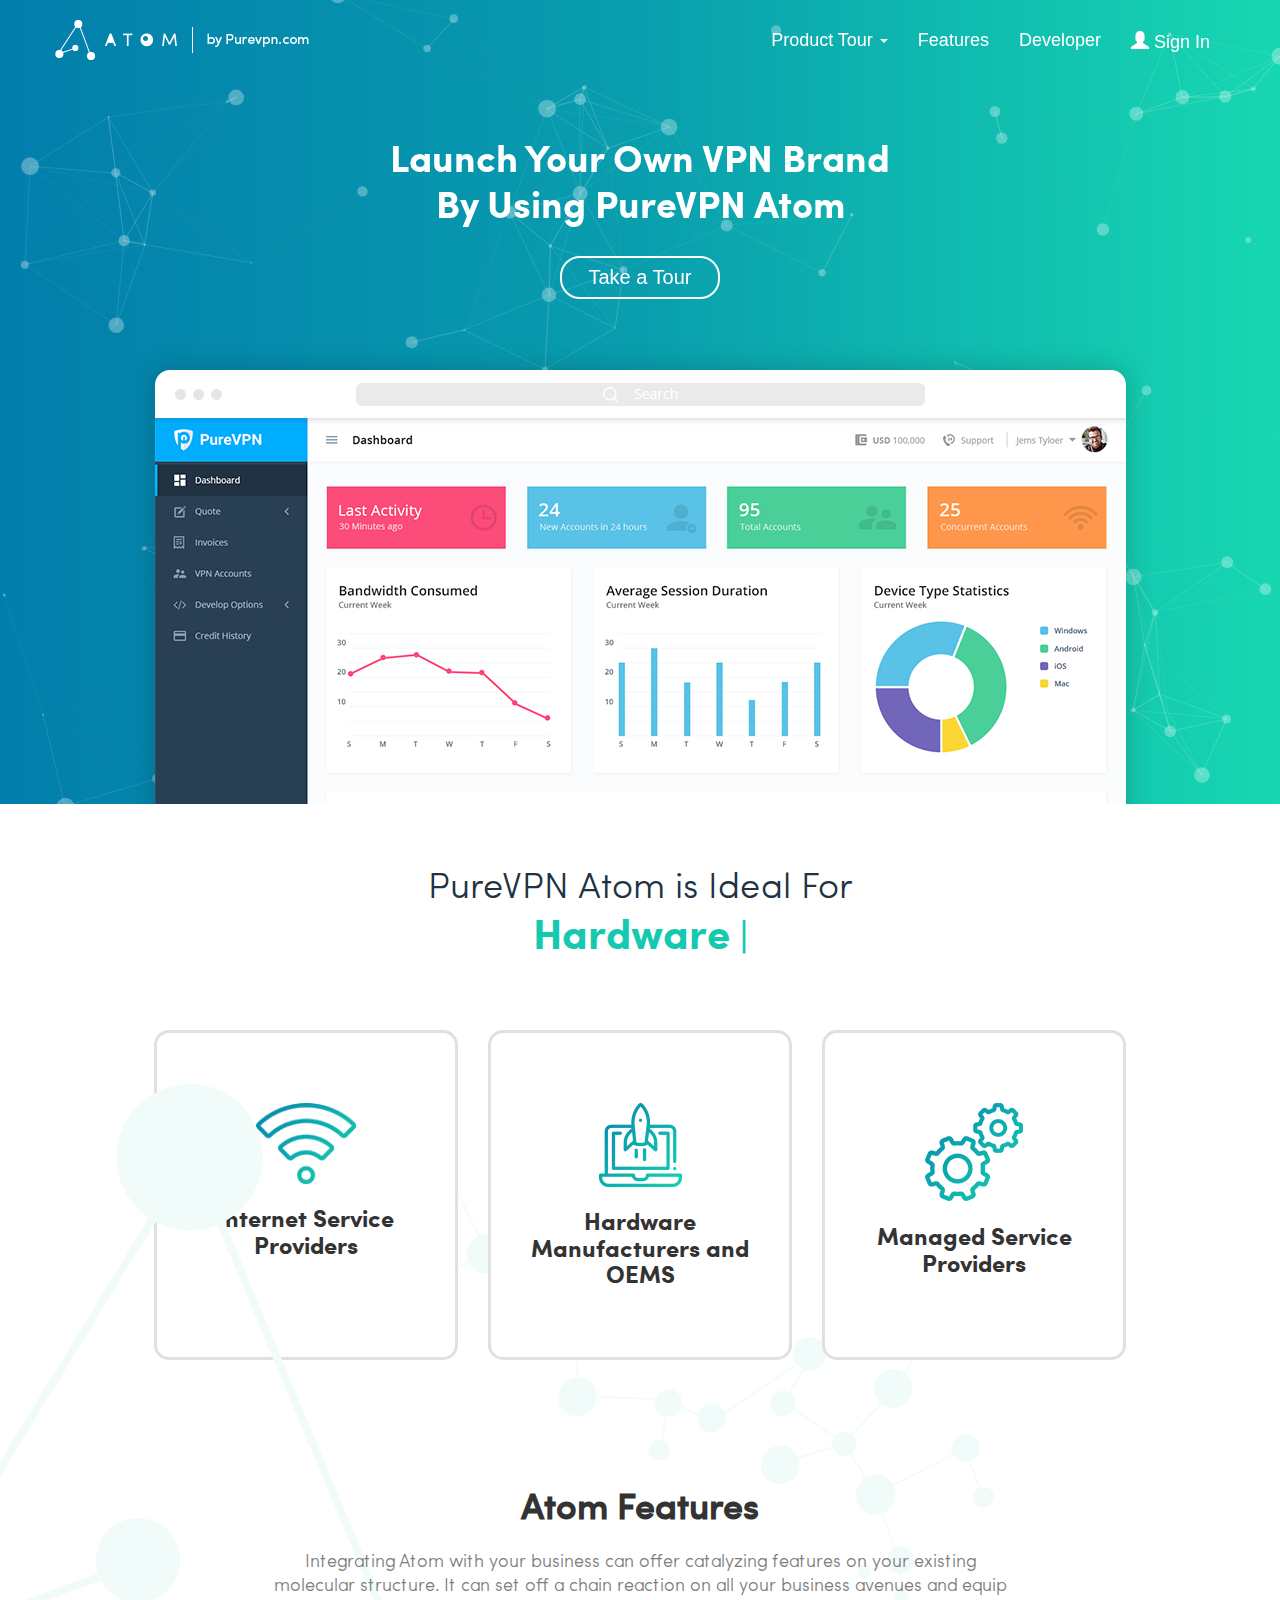
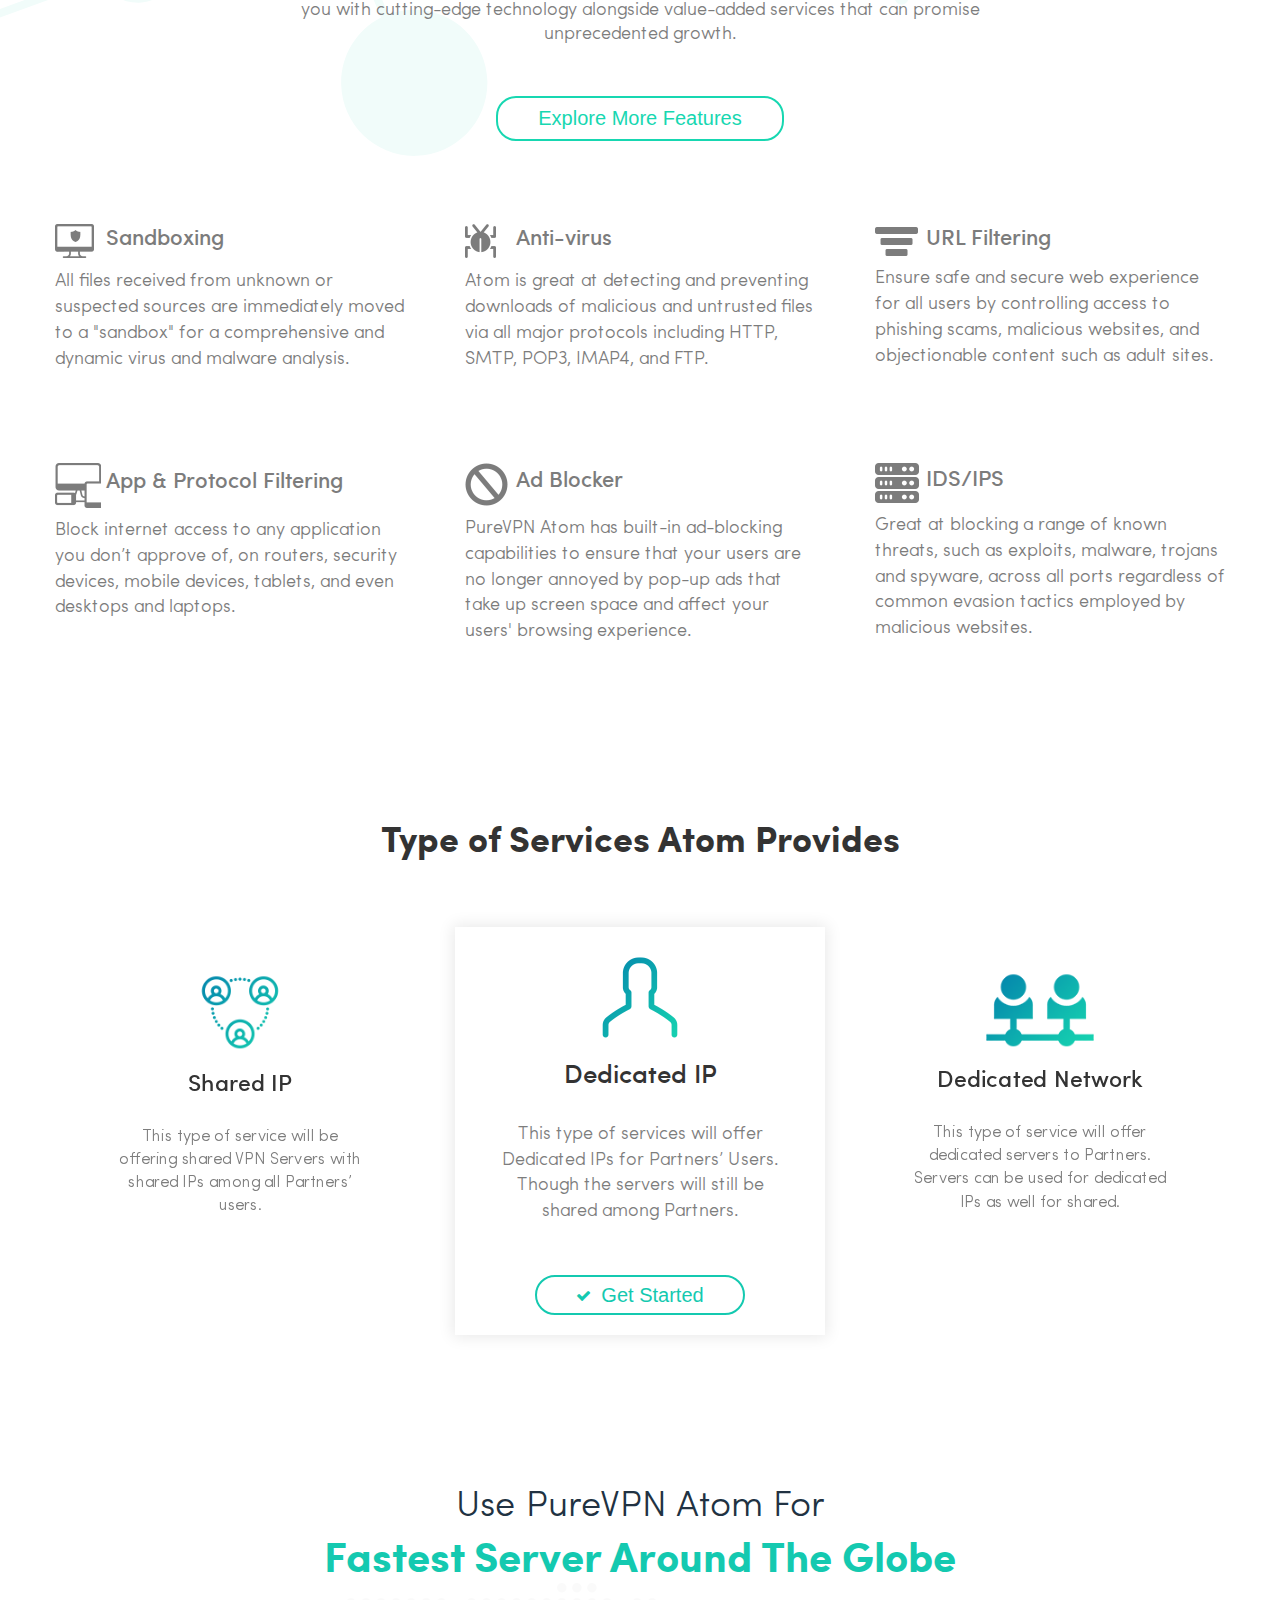
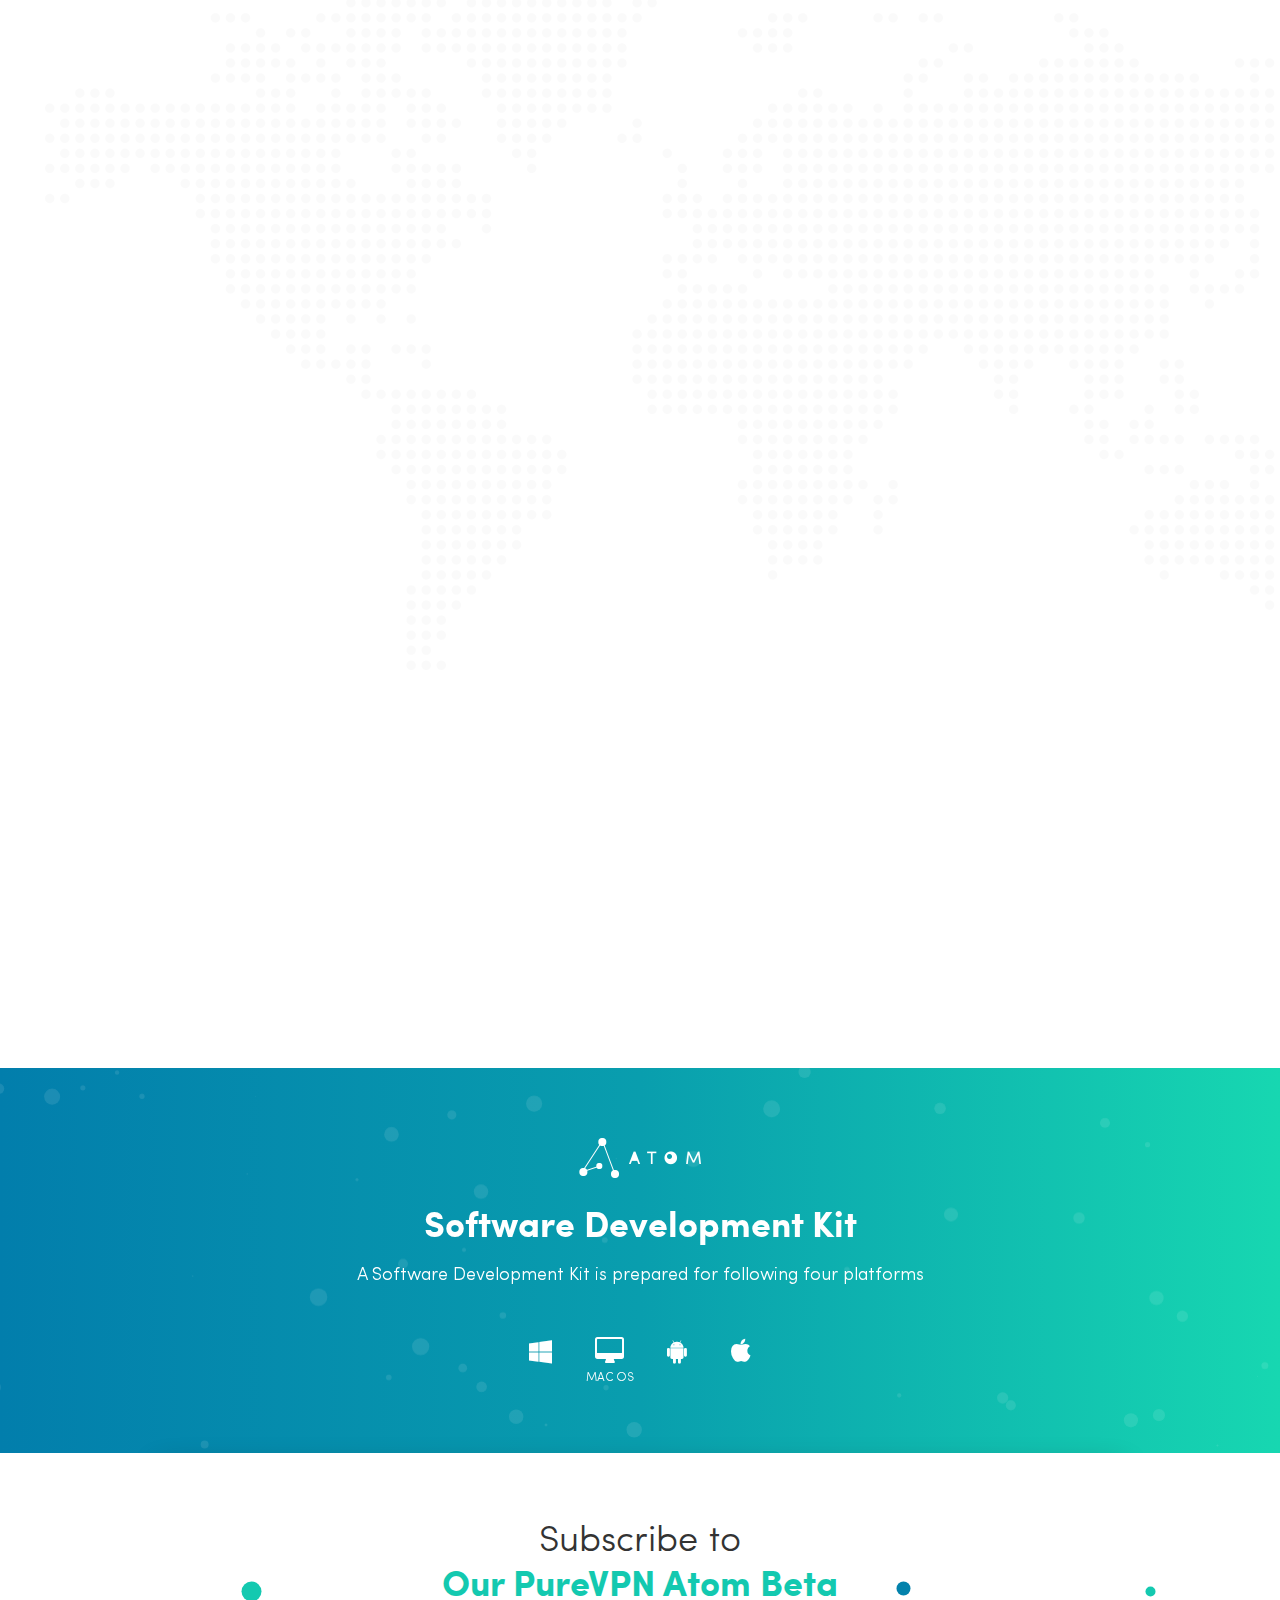
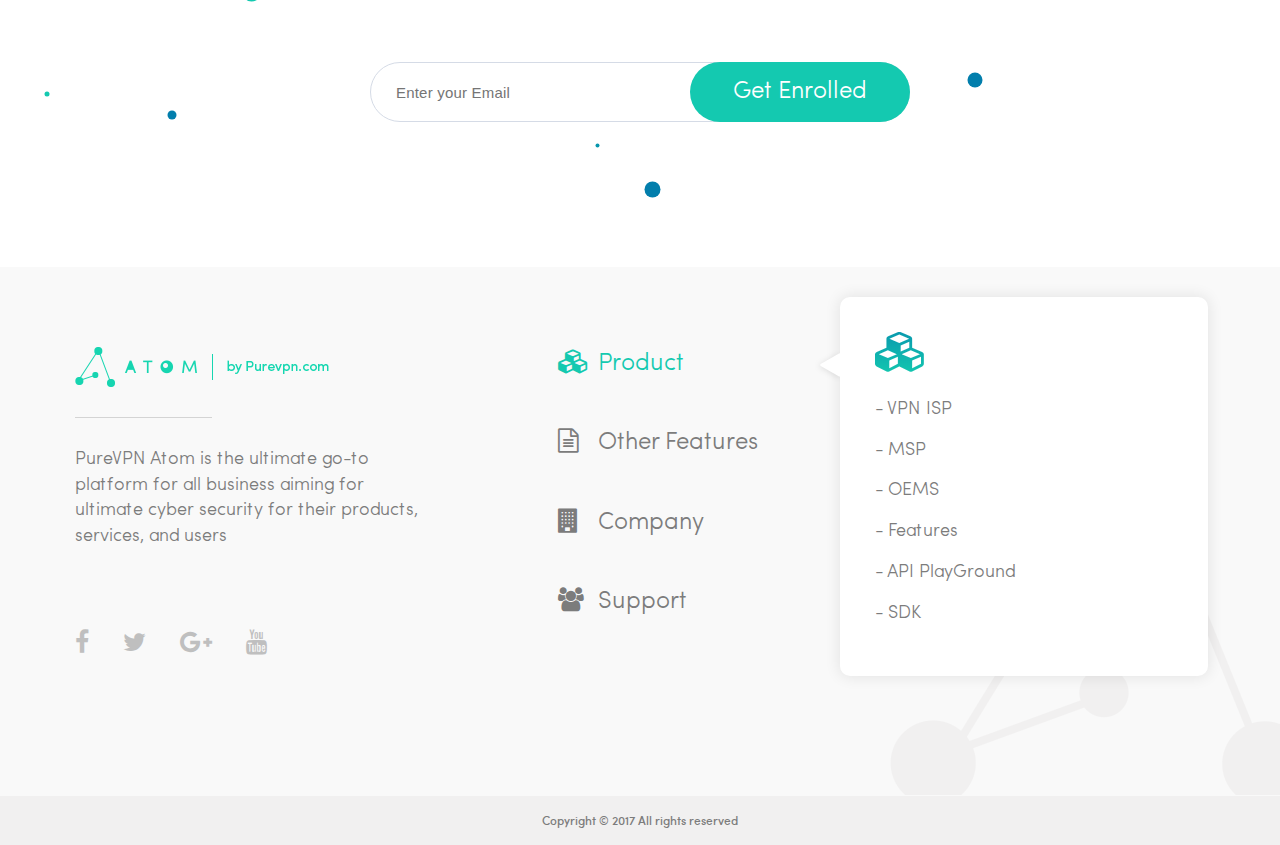
==== commit a5ae8ff4: "Atom Changes" ====
--- a/index.html
+++ b/index.html
@@ -38,11 +38,14 @@
                                 <a class="draw" href="#">Get Details</a>
                             </li>
                             <li class="menu-item active"><img src="images/transparent-spirit.png" alt="img"
-                                                       class="img-responsive hmo"><a class="menu-heading" href="#">Hardware Manufacturers and
+                                                              class="img-responsive hmo"><a class="menu-heading"
+                                                                                            href="#">Hardware
+                                Manufacturers and
                                 OEMS</a>
                                 <a class="draw" href="#">Get Details</a></li>
                             <li class="menu-item"><img src="images/transparent-spirit.png" alt="img"
-                                                       class="img-responsive msp"><a class="menu-heading" href="#">Managed Service
+                                                       class="img-responsive msp"><a class="menu-heading" href="#">Managed
+                                Service
                                 Providers</a>
                                 <a class="draw" href="#">Get Details</a>
                             </li>
@@ -419,19 +422,27 @@
             <div class="img-container">
                 <div class="img-btn-wrapper">
                     <img class="img-responsive" src="images/SDK-windows.png"/>
-                    <a class="dwn-sdk" href="#"><i class="fa fa-check"></i>Download Sdk</a>
+                    <div class="btn-wrapper">
+                        <a class="dwn-sdk" href="#"><i class="fa fa-check"></i>Download Sdk</a>
+                    </div>
                 </div>
                 <div class="img-btn-wrapper  active">
                     <img class="img-responsive" src="images/SDK-MacOs.png"/>
-                    <a class="dwn-sdk" href="#"><i class="fa fa-check"></i>Download Sdk</a>
+                    <div class="btn-wrapper">
+                        <a class="dwn-sdk" href="#"><i class="fa fa-check"></i>Download Sdk</a>
+                    </div>
                 </div>
                 <div class="img-btn-wrapper">
                     <img class="img-responsive" src="images/SDK-Android.png"/>
-                    <a class="dwn-sdk" href="#"><i class="fa fa-check"></i>Download Sdk</a>
+                    <div class="btn-wrapper">
+                        <a class="dwn-sdk" href="#"><i class="fa fa-check"></i>Download Sdk</a>
+                    </div>
                 </div>
                 <div class="img-btn-wrapper">
                     <img class="img-responsive" src="images/SDK-iOS.png"/>
-                    <a class="dwn-sdk" href="#"><i class="fa fa-check"></i>Download Sdk</a>
+                    <div class="btn-wrapper">
+                        <a class="dwn-sdk" href="#"><i class="fa fa-check"></i>Download Sdk</a>
+                    </div>
                 </div>
             </div>
 
--- a/css/main.css
+++ b/css/main.css
@@ -341,7 +341,14 @@
 /* .t-btn:hover:before{ width: 100%;    z-index: -1;} */
 
 /* Section 2 */
+
+/* .hardware-section article .heading span{display:block;} */
+
 .hardware-section {
+    padding-top: 60px;
+    padding-bottom: 60px;
+    position: relative;
+    z-index: 1;
 }
 
 .hardware-section .mid-container {
@@ -355,13 +362,6 @@
     text-align: center;
 }
 
-/* .hardware-section article .heading span{display:block;} */
-
-.hardware-section {
-    padding-top: 60px;
-    padding-bottom: 60px;
-}
-
 .hardware-section article .heading {
     color: #14c9b0;
     font-weight: bold;
@@ -371,6 +371,7 @@
 .hardware-section article .heading .dark-color {
     color: #213242;
     font-family: 'sofia-light';
+    font-weight: normal;
 }
 
 .hardware-section article .heading .element {
@@ -402,6 +403,7 @@
     transition: all 0.9s ease;
     cursor: pointer;
     height: 330px;
+    overflow: hidden;
 }
 
 .hardware-section .tile:hover {
@@ -461,6 +463,7 @@
     position: relative;
     padding-top: 65px;
     padding-bottom: 65px;
+    z-index: 2;
 }
 
 .mid-container2 {
@@ -511,7 +514,7 @@
 
 .atom-feature .tile-container {
     padding-top: 30px;
-    padding-bottom: 30px;
+    padding-bottom: 0px;
     display: flex;
     flex-wrap: wrap;
     width: 100%;
@@ -938,11 +941,10 @@
     padding-bottom: 70px;
     position: relative;
     overflow: hidden;
-    background-color: #f1fcfa;
 }
 
 .scroll-container .mid-container {
-    max-width: 1070px;
+    max-width: 1230px;
     padding-left: 15px;
     padding-right: 15px;
     position: relative;
@@ -963,7 +965,7 @@
 
 .scroll-container .tile-container .tile {
     text-align: center;
-    padding: 30px 18px;
+    padding: 30px 45px;
     transform: scale(0.9);
     min-height: 400px;
     transition: all 0.4s ease;
@@ -1075,7 +1077,7 @@
 
 .input-container article h2 {
     font-family: 'sofia-light';
-    margin-top:0px;
+    margin-top: 0px;
 }
 
 .input-container article h2 span {
@@ -1281,11 +1283,18 @@
 /* -----------------------------~~~~~~~~ input container~~~~~~~~~~~~~~___________ */
 
 .slider-partial-container {
-}
-
-.slider-partial-container {
     position: relative;
     padding-top: 70px;
+}
+
+.slider-partial-container .mid-container {
+    max-width: 1230px;
+    width: 100%;
+    padding-left: 15px;
+    padding-right: 15px;
+    margin: auto;
+    z-index: 3;
+    position: relative;
 }
 
 .slider-partial-container article {
@@ -1328,6 +1337,7 @@
     opacity: 0;
     transform: scale(0.9);
     position: absolute;
+    width: 100%;
 }
 
 .slider-partial-container .img-container .img-btn-wrapper.active {
@@ -1339,6 +1349,24 @@
 
 .slider-partial-container .img-container .img-btn-wrapper img {
     margin: auto;
+}
+
+.slider-partial-container .img-container .img-btn-wrapper.active .btn-wrapper {
+    position: absolute;
+    top: 65%;
+    transform: translate(-50%, -65%);
+    display: inline-block;
+    opacity: 0;
+    transition: opacity 0.9s ease;
+    padding: 40px 50px;
+    background: -moz-linear-gradient(left, rgba(255, 255, 255, 0) 0%, rgba(255, 255, 255, 0.1) 1%, rgba(255, 255, 255, 1) 10%, rgba(255, 255, 255, 1) 50%, rgba(255, 255, 255, 1) 51%, rgba(255, 255, 255, 1) 90%, rgba(255, 255, 255, 0) 100%);
+    background: -webkit-linear-gradient(left, rgba(255, 255, 255, 0) 0%, rgba(255, 255, 255, 0.1) 1%, rgba(255, 255, 255, 1) 10%, rgba(255, 255, 255, 1) 50%, rgba(255, 255, 255, 1) 51%, rgba(255, 255, 255, 1) 90%, rgba(255, 255, 255, 0) 100%);
+    background: linear-gradient(to right, rgba(255, 255, 255, 0) 0%, rgba(255, 255, 255, 0.1) 1%, rgba(255, 255, 255, 1) 10%, rgba(255, 255, 255, 1) 50%, rgba(255, 255, 255, 1) 51%, rgba(255, 255, 255, 1) 90%, rgba(255, 255, 255, 0) 100%);
+    filter: progid:DXImageTransform.Microsoft.gradient(startColorstr='#00ffffff', endColorstr='#00ffffff', GradientType=1);
+}
+
+.slider-partial-container .img-container .img-btn-wrapper.active:hover .btn-wrapper {
+    opacity: 1;
 }
 
 .slider-partial-container .img-container .img-btn-wrapper.active a.dwn-sdk {
@@ -1347,18 +1375,9 @@
     font-size: 18px;
     border: 2px solid #14c9b0;
     padding: 7px 59px;
-    position: absolute;
-    top: 65%;
-    transform: translate(-50%, -65%);
     display: inline-block;
     border-radius: 30px;
     text-decoration: none;
-    opacity: 0;
-    transition: all 0.9s ease;
-}
-
-.slider-partial-container .img-container .img-btn-wrapper.active:hover a.dwn-sdk {
-    opacity: 1;
 }
 
 .slider-partial-container .img-container .img-btn-wrapper.active a.dwn-sdk:hover {
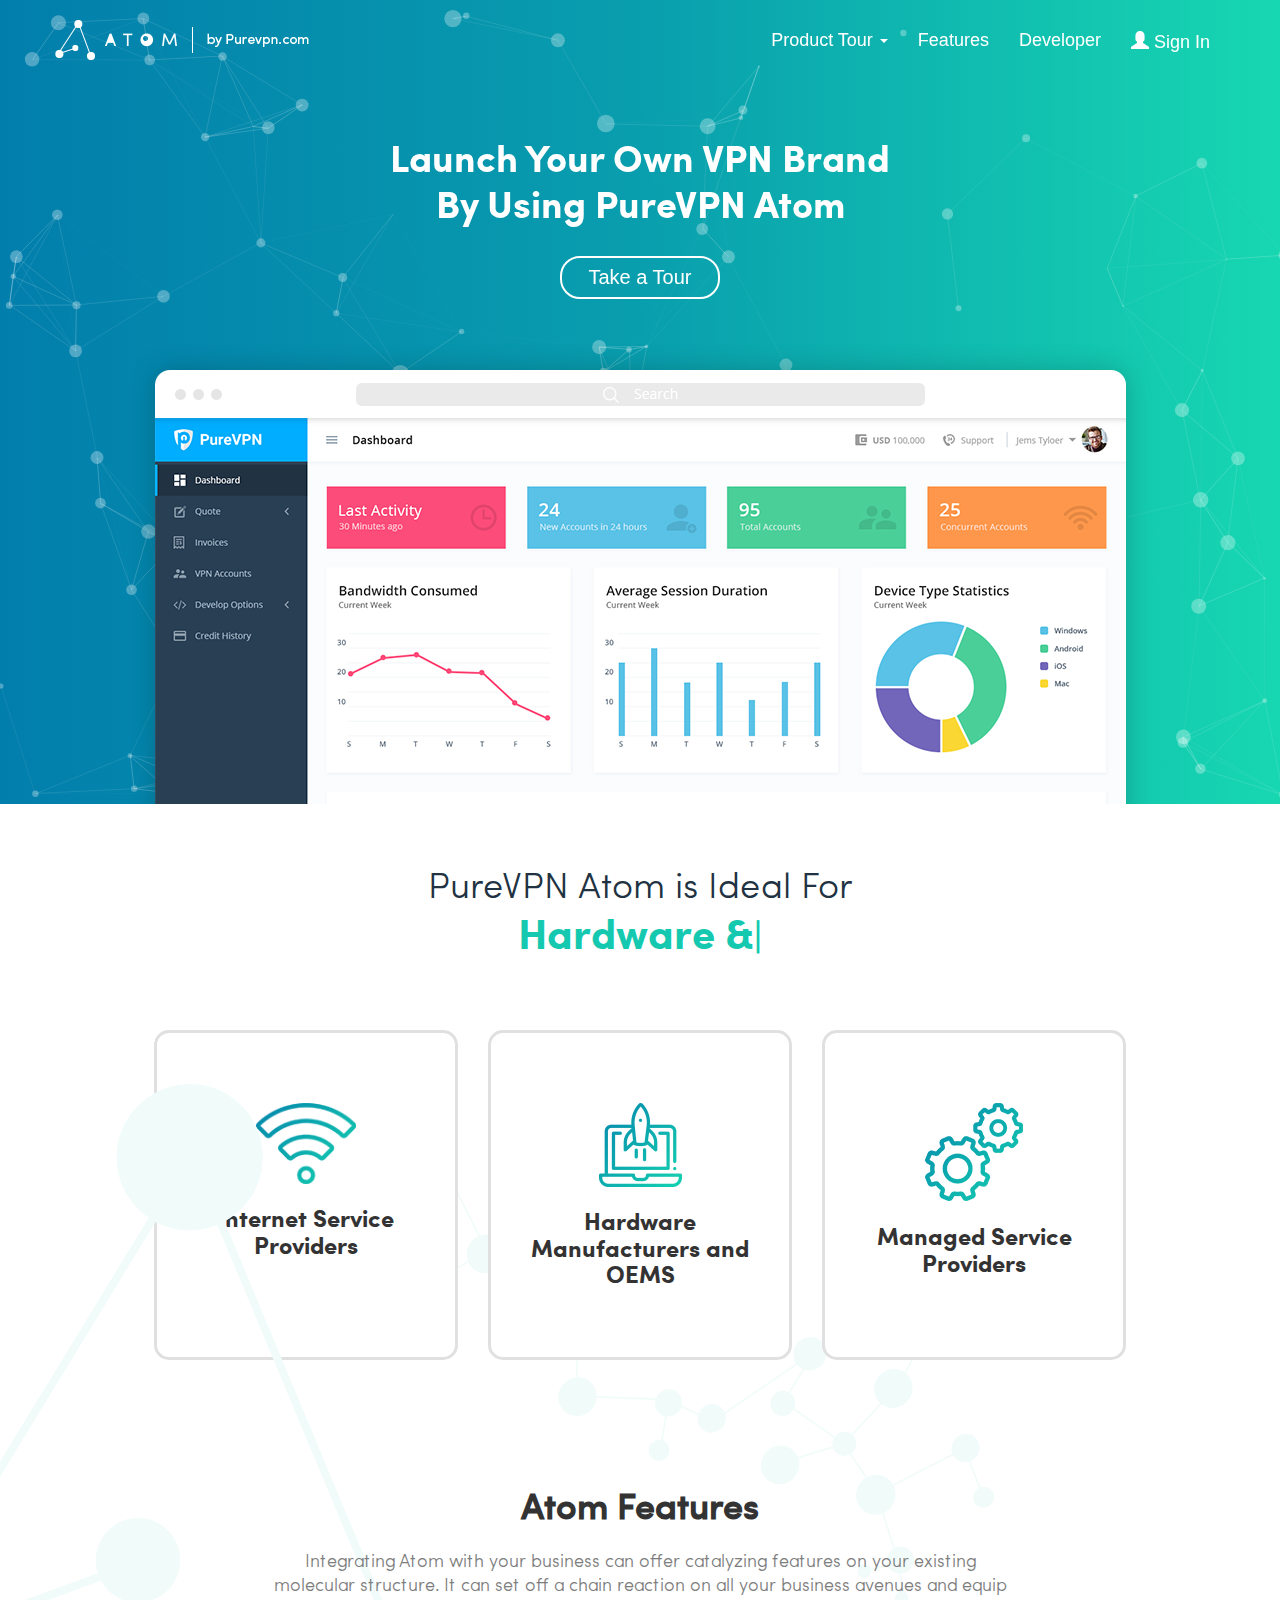
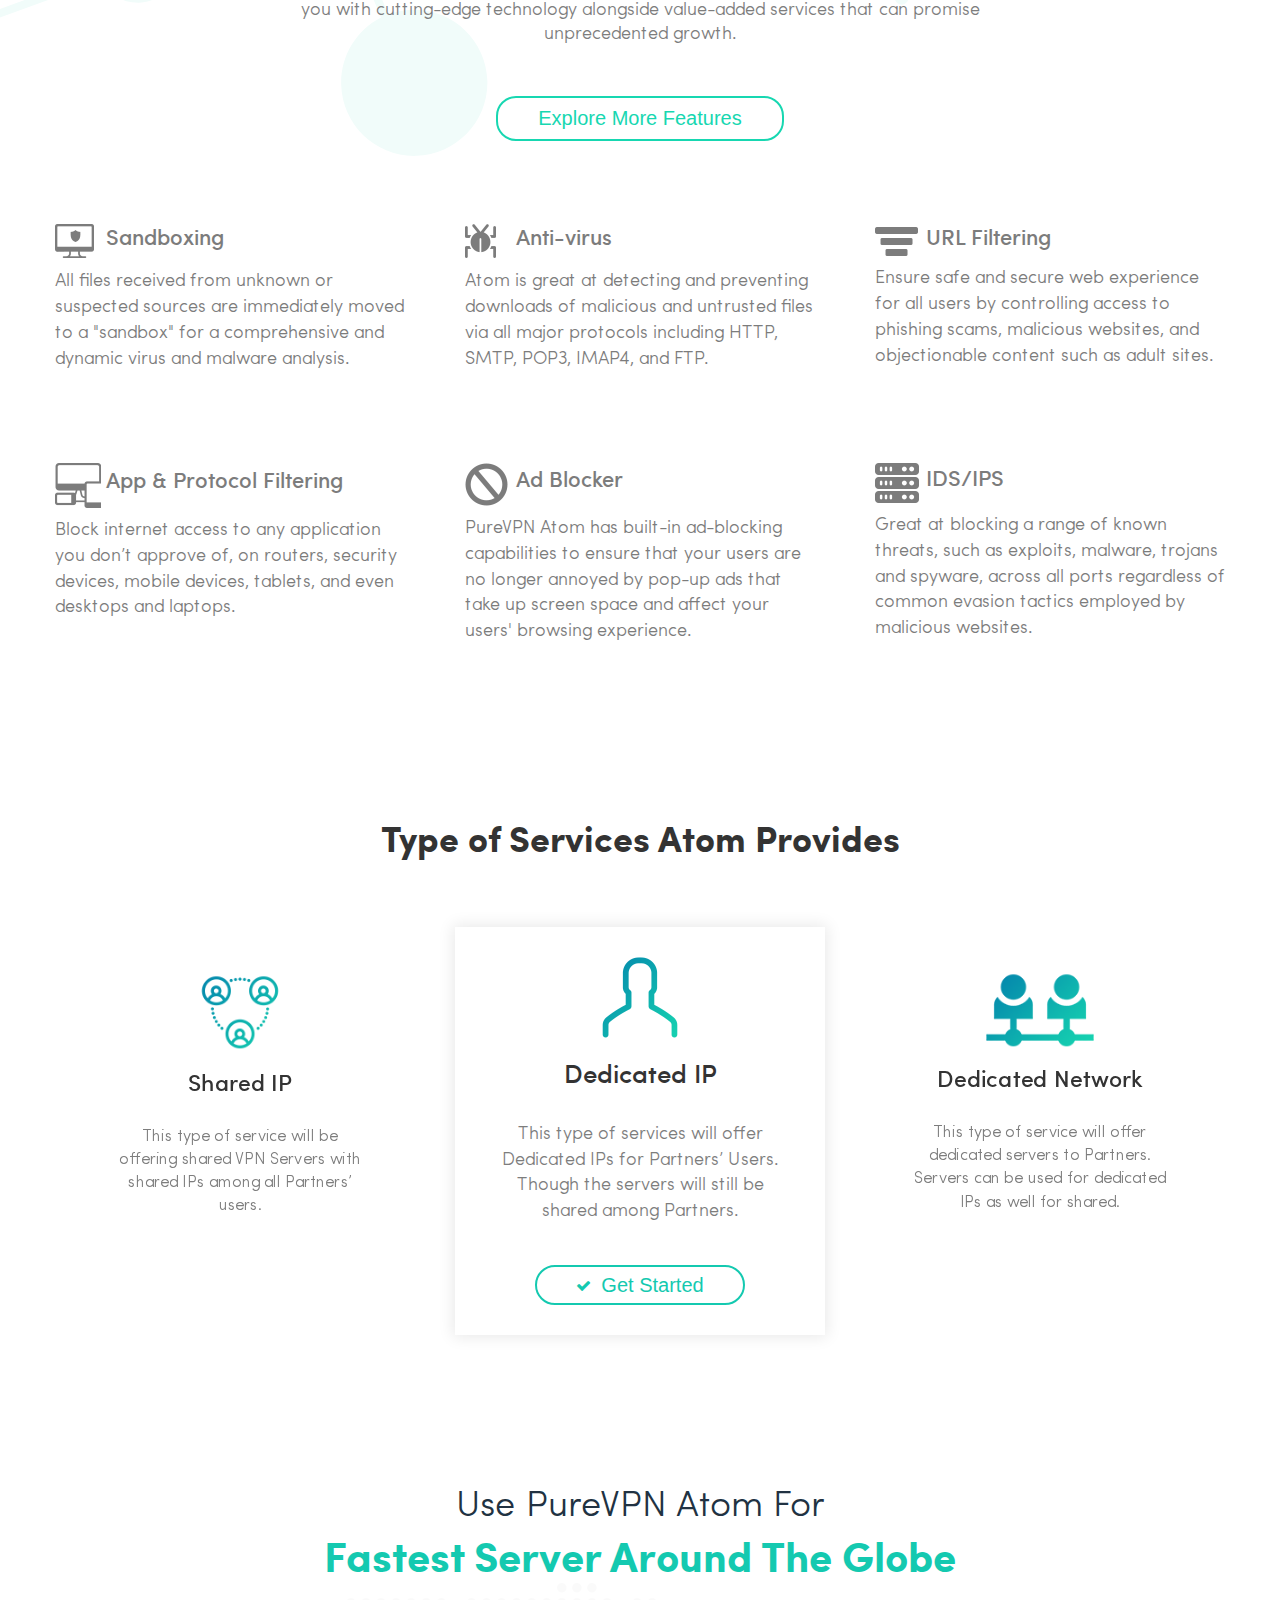
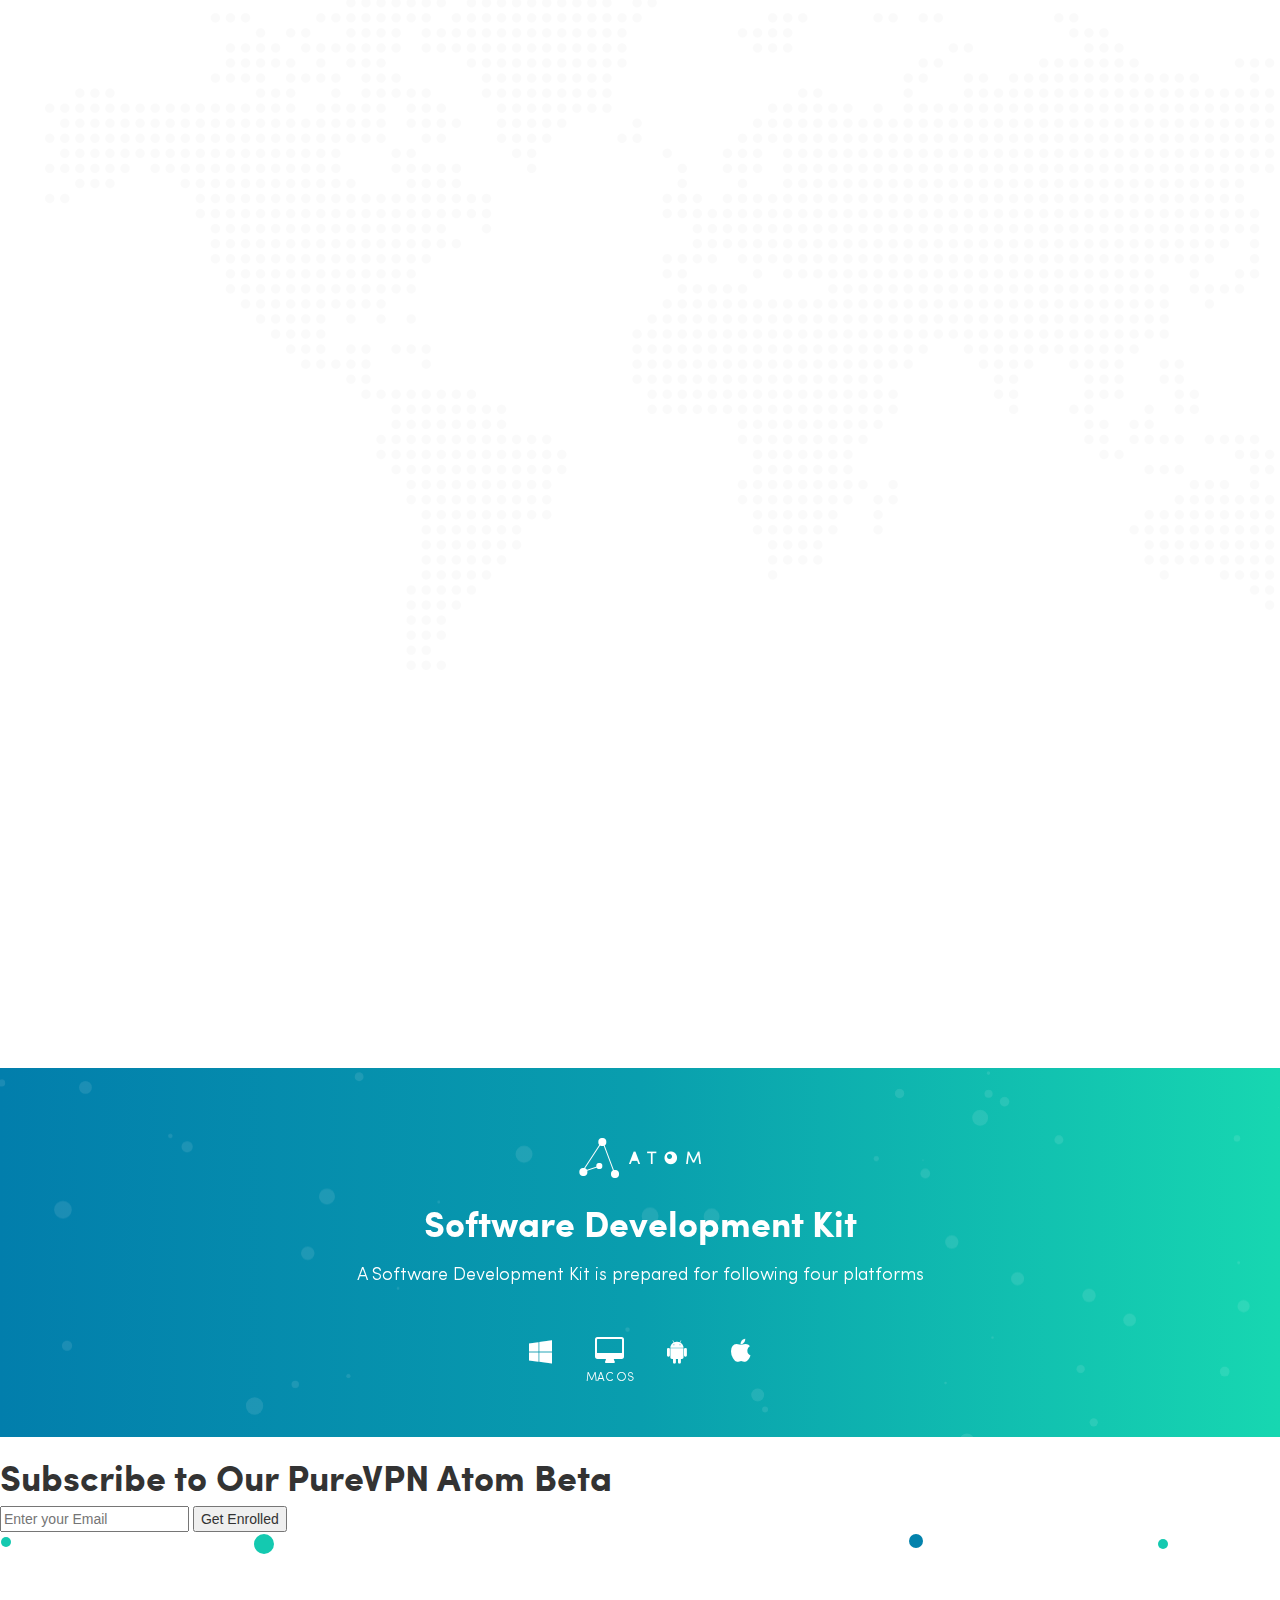
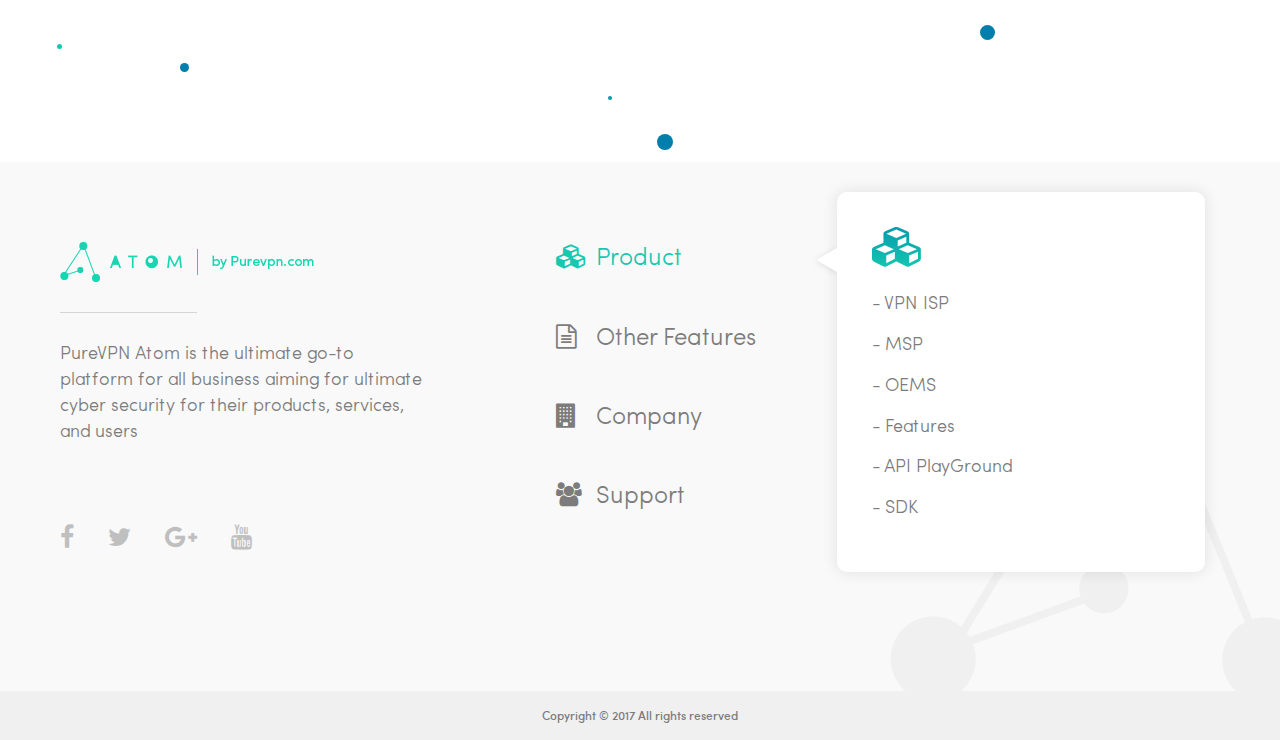
==== commit 68a1328e: "atom optimization" ====
--- a/index.html
+++ b/index.html
@@ -7,6 +7,15 @@
     <meta name="viewport" content="width=device-width, initial-scale=1">
     <link href="bootstrap/css/bootstrap.css" rel="stylesheet"/>
     <link href="css/main.css" rel="stylesheet"/>
+    <link href="css/atom_header.css" rel="stylesheet"/>
+    <link href="css/atom_banner.css" rel="stylesheet"/>
+    <link href="css/atom_hardware_section.css" rel="stylesheet"/>
+    <link href="css/atom_feature.css" rel="stylesheet"/>
+    <link href="css/atom_scroll_container.css" rel="stylesheet"/>
+    <link href="css/atom_for.css" rel="stylesheet"/>
+    <link href="css/atom_partial_container.css" rel="stylesheet"/>
+    <link href="css/atom_footer.css" rel="stylesheet"/>
+
     <link href="css/animate.css" rel="stylesheet"/>
     <link href="css/font-awesome.min.css" rel="stylesheet"/>
 </head>
@@ -79,8 +88,6 @@
         </div>
         <div id="particles-js"></div>
     </section>
-
-
     <section class="hardware-section">
         <div class="mid-container">
             <article>
@@ -135,8 +142,6 @@
             </div>
         </div>
     </section>
-
-
     <section class="atom-feature">
 
         <div class="mid-container">
@@ -236,8 +241,6 @@
                     <svg> -->
         </div>
     </section>
-
-
     <section class="scroll-container">
         <div class="circle-wrapper">
             <div class="circle-radius"></div>
@@ -403,8 +406,6 @@
             </div>
         </div>
     </section>
-
-
     <section class="slider-partial-container">
         <div class="bg-color"></div>
         <div class="mid-container">
@@ -450,8 +451,6 @@
         <div id="particles-js2"></div>
 
     </section>
-
-
     <section class="input-container">
         <div class="mid-container">
             <article>
--- a/css/atom_header.css
+++ b/css/atom_header.css
@@ -0,0 +1,358 @@
+/*sofia-bold*/
+@font-face {
+    font-family: 'sofia-bold';
+    src: url('../fonts/bold/sofia_pro_bold-webfont.eot');
+    src: url('../fonts/bold/sofia_pro_bold-webfont.eot?#sofia-bold') format('embedded-opentype'),
+    url('../fonts/bold/sofia_pro_bold-webfont.woff2') format('woff2'),
+    url('../fonts/bold/sofia_pro_bold-webfont.svg#sofia-light') format('svg');
+    font-weight: normal;
+    font-style: normal;
+}
+
+/*sofia-light*/
+@font-face {
+    font-family: 'sofia-light';
+    src: url('../fonts/light/SofiaPro-Light.eot');
+    src: url('../fonts/light/SofiaPro-Light.eot?#sofia-light') format('embedded-opentype'),
+    url('../fonts/light/SofiaPro-Light.otf') format('otf'),
+    url('../fonts/light/SofiaPro-Light.woff') format('woff'),
+    url('../fonts/light/SofiaPro-Light.ttf') format('ttf'),
+    url('../fonts/light/SofiaPro-Light.svg#sofia-light') format('svg');
+
+}
+
+/*sofia-medium*/
+@font-face {
+    font-family: 'sofia-medium';
+    src: url('../fonts/medium/sofia_pro_medium-webfont.eot');
+    src: url('../fonts/medium/sofia_pro_medium-webfont.eot?#sofia-bold') format('embedded-opentype'),
+    url('../fonts/medium/sofia_pro_medium-webfont.woff2') format('woff2'),
+    url('../fonts/medium/sofia_pro_medium-webfont.svg#sofia-light') format('svg');
+    font-weight: normal;
+    font-style: normal;
+}
+
+h1, h2 {
+    font-family: 'sofia-bold';
+    font-size: 36px;
+}
+
+body {
+
+}
+
+.wrapper-holder {
+    position: relative;
+}
+
+/* section 1 */
+header {
+    height: auto;
+    z-index: 10;
+    position: fixed;
+    width: 100%;
+
+}
+
+header.bg-color {
+    background: #027eac;
+    background: -moz-linear-gradient(left, #027eac 0%, #099eae 50%, #17d7b1 100%);
+    background: -webkit-linear-gradient(left, #027eac 0%, #099eae 50%, #17d7b1 100%);
+    background: linear-gradient(to right, #027eac 0%, #099eae 50%, #17d7b1 100%);
+    filter: progid:DXImageTransform.Microsoft.gradient(startColorstr='#027eac', endColorstr='#17d7b1', GradientType=1);
+}
+
+.navbar-inverse {
+    background-color: transparent;
+    border: 0;
+    max-width: 1230px;
+    width: 100%;
+    padding-left: 15px;
+    padding-right: 15px;
+    margin: 15px auto;
+}
+
+.navbar-inverse .navbar-nav > .active > a, .navbar-inverse .navbar-nav > .active > a:hover, .navbar-inverse .navbar-nav > .active > a:focus {
+    background-color: transparent;
+}
+
+.navbar-inverse .navbar-nav > .open > a, .navbar-inverse .navbar-nav > .open > a:hover, .navbar-inverse .navbar-nav > .open > a:focus {
+    background-color: transparent;
+}
+
+.navbar-inverse .navbar-nav > li > a {
+    color: #fff;
+    font-size: 18px;
+    position: relative;
+    padding-top: 5px;
+    padding-bottom: 5px;
+    margin: 10px 15px;
+    padding-left: 0px;
+    padding-right: 0px;
+}
+
+.navbar-inverse .navbar-nav > li > a:after {
+    content: "";
+    width: 0;
+    bottom: 0;
+    left: 50%;
+    position: absolute;
+    background-color: #fff;
+    height: 2px;
+    transition: all 0.5s ease;
+    transform: translate(-50%, 0%);
+}
+
+.navbar-inverse .navbar-nav > li > a:before {
+    content: "";
+    width: 0;
+    top: 0;
+    right: 50%;
+    position: absolute;
+    background-color: #fff;
+    height: 2px;
+    transition: all 0.5s ease;
+    transform: translate(50%, 0%);
+}
+
+.navbar-inverse .navbar-nav > li > a:hover:after {
+    width: 100%;
+}
+
+.navbar-inverse .navbar-nav > li > a:hover:before {
+    width: 100%;
+}
+
+.dropdown-menu > .active > a, .dropdown-menu > .active > a:hover, .dropdown-menu > .active > a:focus {
+    background-color: transparent;
+}
+
+.navbar-brand {
+    padding: 5px 15px;
+}
+
+ul.dropdown-menu.atom-menu {
+    border: 0px;
+    border-radius: 7px;
+    padding: 60px 40px;
+    left: -230%;
+    /*transform: translate(-50%, 0%);*/
+    width: 808px;
+    top: 45px;
+}
+
+ul.dropdown-menu.atom-menu:after {
+    content: '';
+    left: 50%;
+    top: -6px;
+    position: absolute;
+    border-bottom: 6px solid #fff;
+    border-left: 6px solid transparent;
+    border-right: 6px solid transparent;
+}
+
+ul.dropdown-menu.atom-menu li.menu-item {
+    display: list-item;
+    float: left;
+    width: 33.3%;
+    text-align: center;
+}
+
+ul.dropdown-menu.atom-menu a.draw {
+    color: #14c9b0;
+    font-size: 20px;
+    border: 2px solid #14c9b0;
+    display: inline-block;
+    padding: 4px 39px;
+    border-radius: 30px;
+    margin-top: 40px;
+    transition: all 0.3s ease;
+    opacity: 0;
+    transform: scale(0.9);
+}
+
+ul.dropdown-menu.atom-menu li.menu-item.active a.draw {
+    opacity: 1;
+    transform: scale(1);
+}
+
+ul.dropdown-menu.atom-menu a.draw:hover {
+    color: #fff;
+    background-color: #14c9b0;
+}
+
+ul.dropdown-menu.atom-menu li.menu-item a.menu-heading {
+    white-space: normal;
+    font-family: 'sofia-medium';
+    color: #213242;
+    font-size: 20px;
+    padding: 0px 10px;
+    margin-top: 25px;
+    position: relative;
+    min-height: 84px;
+}
+
+ul.dropdown-menu.atom-menu li.menu-item a.menu-heading:after {
+    content: '';
+    position: absolute;
+    background-color: #e5e5e5;
+    height: 60px;
+    width: 1px;
+    left: 0px;
+    top: 0;
+}
+
+ul.dropdown-menu.atom-menu li:first-child.menu-item a.menu-heading:after {
+    content: none;
+}
+
+ul.dropdown-menu.atom-menu li a:hover, ul.dropdown-menu.atom-menu a:focus {
+    background-color: #fff;
+}
+
+ul.dropdown-menu.atom-menu li.menu-item img {
+    background-image: url(../images/menuSprite.png);
+    height: 78px;
+    margin: 0 auto;
+}
+
+ul.dropdown-menu.atom-menu li.menu-item img.isp {
+    background-position: 0px 10px;
+    width: 83px;
+}
+
+ul.dropdown-menu.atom-menu li.menu-item img.hmo {
+    background-position: -100px 0px;
+    width: 80px
+}
+
+ul.dropdown-menu.atom-menu li.menu-item img.msp {
+    background-position: 73px 2px;
+    width: 74px;
+}
+
+/*----------------- View Ports ------------- */
+@media (max-width: 991px) {
+    ul.dropdown-menu.atom-menu {
+        padding: 40px 20px;
+        width: 600px;
+        left: -165%;
+    }
+
+    ul.dropdown-menu.atom-menu li.menu-item a {
+        font-size: 18px;
+    }
+
+    ul.dropdown-menu.atom-menu a.draw {
+        font-size: 18px;
+    }
+
+    .navbar-brand {
+        width: 146px;
+        overflow: hidden;
+    }
+
+    .navbar-brand img.img-responsive {
+        max-width: inherit;
+    }
+}
+
+@media (max-width: 767px) {
+
+    .navbar-inverse .navbar-toggle:hover, .navbar-inverse .navbar-toggle:focus {
+        background-color: transparent;
+    }
+
+    .navbar-inverse .navbar-toggle {
+        border-color: transparent;
+    }
+
+    .navbar-inverse .navbar-collapse, .navbar-inverse .navbar-form {
+        background: #027eac;
+        background: -moz-linear-gradient(left, #027eac 0%, #099eae 50%, #17d7b1 100%);
+        background: -webkit-linear-gradient(left, #027eac 0%, #099eae 50%, #17d7b1 100%);
+        background: linear-gradient(to right, #027eac 0%, #099eae 50%, #17d7b1 100%);
+        filter: progid:DXImageTransform.Microsoft.gradient(startColorstr='#027eac', endColorstr='#17d7b1', GradientType=1);
+        /*border: 1px solid #14c9b0;*/
+        text-align: center;
+        border-color: #fff;
+    }
+
+    .navbar-inverse .navbar-nav > li > a {
+        color: #fff;
+        font-size: 16px;
+    }
+
+    .navbar-inverse .navbar-nav > li > a:hover {
+        color: #fff;
+    }
+
+    .navbar-nav .open .dropdown-menu {
+        width: auto;
+        padding: 10px;
+        left: 0;
+        transform: translate(0%, 0%);
+    }
+
+    .navbar-inverse .navbar-nav .open .dropdown-menu > li > a:hover, .navbar-inverse .navbar-nav .open .dropdown-menu > li > a:focus {
+        color: #fff;
+    }
+
+    .navbar-inverse .navbar-nav .open .dropdown-menu > li > a {
+        color: #fff;
+    }
+
+    ul.dropdown-menu.atom-menu li.menu-item a:after {
+        content: none;
+    }
+
+    ul.dropdown-menu.atom-menu li.menu-item {
+        display: inline-block;
+        float: none;
+        width: 100%;
+        margin-bottom: 10px;
+    }
+
+    ul.dropdown-menu.atom-menu li.menu-item img {
+        background-image: url(../images/menuSpriteWhite.png);
+        height: 35px;
+        margin: 0 auto;
+    }
+
+    ul.dropdown-menu.atom-menu li.menu-item img.isp {
+        background-position: 0px 4px;
+        width: 38px;
+    }
+
+    ul.dropdown-menu.atom-menu li.menu-item img.hmo {
+        background-position: -45px 0px;
+        width: 36px
+    }
+
+    ul.dropdown-menu.atom-menu li.menu-item img.msp {
+        background-position: 34px 1px;
+        width: 34px;
+    }
+
+    ul.dropdown-menu.atom-menu li.menu-item a {
+        font-size: 16px;
+        margin-top: 10px;
+    }
+
+    ul.dropdown-menu.atom-menu a.draw {
+        border-color: #fff;
+    }
+
+    ul.dropdown-menu.atom-menu:after {
+        content: none;
+    }
+
+    header {
+        background: #027eac;
+        background: -moz-linear-gradient(left, #027eac 0%, #099eae 50%, #17d7b1 100%);
+        background: -webkit-linear-gradient(left, #027eac 0%, #099eae 50%, #17d7b1 100%);
+        background: linear-gradient(to right, #027eac 0%, #099eae 50%, #17d7b1 100%);
+        filter: progid:DXImageTransform.Microsoft.gradient(startColorstr='#027eac', endColorstr='#17d7b1', GradientType=1);
+    }
+
+}--- a/css/atom_banner.css
+++ b/css/atom_banner.css
@@ -0,0 +1,84 @@
+.home-banner {
+    position: relative;
+    padding-top: 134px;
+}
+
+.home-banner .mid-container {
+    max-width: 1230px;
+    width: 100%;
+    padding-left: 15px;
+    padding-right: 15px;
+    margin: auto;
+    z-index: 3;
+}
+
+.home-banner article {
+    max-width: 520px;
+    margin: auto;
+    text-align: center;
+    z-index: 3;
+    position: relative;
+}
+
+.home-banner .heading {
+    font-weight: bold;
+    font-family: 'sofia-bold';
+    color: white;
+    margin-top: 0px;
+    line-height: 46px;
+    font-size: 38px;
+}
+
+.home-banner .img-container {
+    text-align: center;
+    margin-top: 10px;
+}
+
+.home-banner .img-container img {
+    margin: auto;
+    position: relative;
+    z-index: 3;
+}
+
+.home-banner .bg-color {
+    position: absolute;
+    width: 100%;
+    height: 100%;
+    z-index: -1;
+    /* Permalink - use to edit and share this gradient: http://colorzilla.com/gradient-editor/#027eac+0,099eae+50,17d7b1+100 */
+    background: #027eac; /* Old browsers */
+    background: -moz-linear-gradient(left, #027eac 0%, #099eae 50%, #17d7b1 100%); /* FF3.6-15 */
+    background: -webkit-linear-gradient(left, #027eac 0%, #099eae 50%, #17d7b1 100%); /* Chrome10-25,Safari5.1-6 */
+    background: linear-gradient(to right, #027eac 0%, #099eae 50%, #17d7b1 100%); /* W3C, IE10+, FF16+, Chrome26+, Opera12+, Safari7+ */
+    filter: progid:DXImageTransform.Microsoft.gradient(startColorstr='#027eac', endColorstr='#17d7b1', GradientType=1); /* IE6-9 */
+    top: 0;
+}
+
+#particles-js, #particles-js2 {
+    width: 100%;
+    position: absolute;
+    top: 0;
+    height: 100%;
+}
+
+.t-btn {
+    padding: 5px 26px;
+    position: relative;
+    font-size: 20px;
+    border: 2px solid white;
+    border-radius: 20px;
+    color: white;
+    overflow: hidden;
+    z-index: 2;
+    background-color: transparent;
+    transition: 0.5s ease background-color;
+    z-index: 1;
+    margin-top: 20px;
+    margin-bottom: 35px;
+}
+
+.t-btn:hover {
+    color: #17d7b1;
+    position: relative;
+    background-color: #fff;
+}
--- a/css/atom_hardware_section.css
+++ b/css/atom_hardware_section.css
@@ -0,0 +1,115 @@
+
+.hardware-section {
+    padding-top: 60px;
+    padding-bottom: 60px;
+    position: relative;
+    z-index: 1;
+}
+
+.hardware-section .mid-container {
+    max-width: 1032px;
+    padding-left: 15px;
+    padding-right: 15px;
+    position: relative;
+    margin:0 auto;
+}
+
+.hardware-section article {
+    text-align: center;
+}
+
+.hardware-section article .heading {
+    color: #14c9b0;
+    font-weight: bold;
+    margin-top: 0;
+}
+
+.hardware-section article .heading .dark-color {
+    color: #213242;
+    font-family: 'sofia-light';
+    font-weight: normal;
+}
+
+.hardware-section article .heading .element {
+    padding-top: 8px;
+    font-family: 'sofia-bold';
+    font-size: 42px;
+}
+
+.hardware-section .tile-container {
+    padding-top: 65px;
+    display: flex;
+    flex-flow: row wrap;
+}
+
+.hardware-section .tile-container .col-sm-4 {
+    display: flex;
+    flex-flow: row wrap;
+    text-align: center;
+    justify-content: center;
+}
+
+.hardware-section .tile {
+    text-align: center;
+    text-align: center;
+    padding: 70px 15px;
+    border: 3px solid #e0e0e0;
+    border-radius: 15px;
+    background-color: white;
+    transition: all 0.9s ease;
+    cursor: pointer;
+    height: 330px;
+    overflow: hidden;
+}
+
+.hardware-section .tile:hover {
+    border: 3px solid white;
+    -webkit-box-shadow: 0px 0px 30px 0px rgba(0, 0, 0, 0.15);
+    -moz-box-shadow: 0px 0px 30px 0px rgba(0, 0, 0, 0.15);
+    box-shadow: 0px 0px 30px 0px rgba(0, 0, 0, 0.15);
+    padding: 30px 15px;
+}
+
+.hardware-section .tile img {
+    margin: auto;
+    transition: all 0.9s ease;
+    max-width: 100px;
+}
+
+.hardware-section .tile:hover img {
+    max-width: 25%;
+}
+
+.hardware-section .tile .para {
+    color: #7d7d7d;
+    font-size: 18px;
+    font-family: 'sofia-medium';
+    height: 0;
+    overflow: hidden;
+    opacity: 0;
+    transition: all 0.9s ease;
+}
+
+.hardware-section .tile:hover .para {
+    height: 100%;
+    overflow: visible;
+    opacity: 1;
+}
+
+.hardware-section .tile .heading {
+    font-family: 'sofia-bold';
+    font-size: 24px;
+}
+
+.hardware-section .paralla-abs-svg {
+    position: absolute;
+    width: 100%;
+    height: 100%;
+    left: 0;
+    top: 50%;
+    z-index: -1;
+    background-image: url(../images/sm-partial.svg);
+    background-repeat: no-repeat;
+    background-position: center;
+    background-size: contain;
+}
--- a/css/atom_feature.css
+++ b/css/atom_feature.css
@@ -0,0 +1,230 @@
+
+/*----------------- atom-feature------------- */
+.atom-feature {
+    position: relative;
+    padding-top: 65px;
+    padding-bottom: 65px;
+    z-index: 2;
+}
+
+.atom-feature .mid-container2 {
+    max-width: 1230px;
+    position: relative;
+    margin: 0 auto;
+}
+
+.atom-feature article {
+    text-align: center;
+}
+
+.atom-feature article .heading {
+    font-weight: bold;
+    font-family: 'sofia-medium';
+    font-size: 36px;
+    margin-top: 0px;
+}
+
+.p-btn {
+    padding: 6px 40px;
+    position: relative;
+    font-size: 20px;
+    border: 2px solid #17d7b1;
+    border-radius: 20px;
+    color: #17d7b1;;
+    overflow: hidden;
+    z-index: 2;
+    background-color: transparent;
+    transition: 0.5s ease background-color;
+    z-index: 1;
+}
+
+.p-btn:hover, .p-btn:focus {
+    color: #fff;
+    position: relative;
+    background-color: #17d7b1;
+}
+
+.atom-feature article .para {
+    color: #7d7d7d;
+    max-width: 770px;
+    padding-left: 15px;
+    padding-right: 15px;
+    margin: auto;
+    font-size: 18px;
+    font-family: 'sofia-light';
+    padding-top: 15px;
+    line-height: 24px;
+}
+
+.atom-feature .paralla-abs-svg {
+    position: absolute;
+    width: 100%;
+    height: 100%;
+    left: -40%;
+    top: -50%;
+    z-index: -1;
+    background-image: url(../images/lg-partial.svg);
+    background-repeat: no-repeat;
+    background-position: center;
+}
+
+.atom-feature article .p-btn {
+    font-size: 20px;
+    margin-top: 50px;
+}
+
+.atom-feature .tile-container {
+    padding-top: 30px;
+    padding-bottom: 0px;
+    display: flex;
+    flex-wrap: wrap;
+    width: 100%;
+}
+
+.atom-feature .tile-container .mid-container2 {
+    max-width: 1260px;
+    padding-left: 15px;
+    padding-right: 15px;
+    position: relative;
+    margin: auto;
+}
+
+.atom-feature .tile-container .box {
+}
+
+.atom-feature .tile-container .tile {
+    padding: 28px 15px;
+    color: #7c7c7c;
+    z-index: 3;
+    position: relative;
+    overflow: hidden;
+    transition: color 0.9s ease;
+}
+
+.atom-feature .tile-container .box .bg-gredient {
+    position: absolute;
+    border-radius: 100%;
+    transition: transform 0.9s ease, width 0.9s ease, height 0.9s ease;
+    transform: scale(0, 0);
+    width: 10px;
+    height: 10px;
+    z-index: 1;
+    left: 0;
+    right: 0;
+    margin-left: auto;
+    margin-right: auto;
+    top: 0;
+    bottom: 0;
+    margin-top: auto;
+    margin-bottom: auto;
+    background: #027eac;
+    background: -moz-linear-gradient(left, #027eac 0%, #099eae 50%, #17d7b1 100%);
+    background: -webkit-linear-gradient(left, #027eac 0%, #099eae 50%, #17d7b1 100%);
+    background: linear-gradient(to right, #027eac 0%, #099eae 50%, #17d7b1 100%);
+    filter: progid:DXImageTransform.Microsoft.gradient(startColorstr='#027eac', endColorstr='#17d7b1', GradientType=1);
+}
+
+.atom-feature .tile-container .tile:hover {
+    color: white;
+    cursor: pointer;
+}
+
+.atom-feature .tile-container .tile:hover .bg-gredient {
+    width: 100%;
+    height: 100%;
+    z-index: 1;
+    transform: scale(1.5, 2.3);
+    background: #027eac;
+    background: -moz-linear-gradient(left, #027eac 0%, #099eae 50%, #17d7b1 100%);
+    background: -webkit-linear-gradient(left, #027eac 0%, #099eae 50%, #17d7b1 100%);
+    background: linear-gradient(to right, #027eac 0%, #099eae 50%, #17d7b1 100%);
+    filter: progid:DXImageTransform.Microsoft.gradient(startColorstr='#027eac', endColorstr='#17d7b1', GradientType=1);
+    transition: transform 0.9s ease, width 0.9s ease, height 0.9s ease;
+
+}
+
+.atom-feature .tile-container .tile img {
+    margin-right: 5px;
+    z-index: 3;
+    position: relative;
+    background-image: url(../images/40901-atom-feature-sprite.png);
+    width: 46px;
+    display: inline-block;
+    transition: 0s all;
+    transition-delay: 0.3s;
+}
+
+.atom-feature .tile-container .tile img.sandbox {
+    background-position: 0px -482px;
+    height: 35px;
+}
+
+.atom-feature .tile-container .tile img.anti-virus {
+    background-position: 0 -106px;
+    height: 35px;
+}
+
+.atom-feature .tile-container .tile img.url-filtering {
+    background-position: 0 -404px;
+    height: 29px;
+}
+
+.atom-feature .tile-container .tile img.ad-blocker {
+    background-position: 0 0;
+    height: 43px;
+}
+
+.atom-feature .tile-container .tile img.app-protocol {
+    background-position: 0 -294px;
+    height: 45px;
+}
+
+.atom-feature .tile-container .tile img.ids-ips {
+    background-position: 0 -194px;
+    height: 40px;
+}
+
+.atom-feature .tile-container .tile:hover img.sandbox {
+    background-position: 0 -526px;
+    height: 35px;
+}
+
+.atom-feature .tile-container .tile:hover img.anti-virus {
+    background-position: 0 -150px;
+    height: 35px;
+}
+
+.atom-feature .tile-container .tile:hover img.url-filtering {
+    background-position: 0 -443px;
+    height: 29px;
+}
+
+.atom-feature .tile-container .tile:hover img.ad-blocker {
+    background-position: 0 -53px;
+    height: 43px;
+}
+
+.atom-feature .tile-container .tile:hover img.app-protocol {
+    background-position: 0 -349px;
+    height: 45px;
+}
+
+.atom-feature .tile-container .tile:hover img.ids-ips {
+    background-position: 0 -244px;
+    height: 40px;
+}
+
+.atom-feature .tile-container .tile .heading {
+    font-family: 'sofia-medium';
+    font-size: 22px;
+    z-index: 3;
+    position: relative;
+    margin-top: 25px;
+}
+
+.atom-feature .tile-container .tile .para {
+    font-size: 18px;
+    font-family: 'sofia-light';
+    z-index: 3;
+    position: relative;
+}
--- a/css/atom_scroll_container.css
+++ b/css/atom_scroll_container.css
@@ -0,0 +1,125 @@
+
+/*----------------- scroll icon------------- */
+.scroll-container {
+    padding-top: 70px;
+    padding-bottom: 70px;
+    position: relative;
+    overflow: hidden;
+}
+
+.scroll-container .mid-container {
+    max-width: 1230px;
+    padding-left: 15px;
+    padding-right: 15px;
+    position: relative;
+    margin: auto;
+}
+
+.scroll-container article {
+    text-align: center;
+}
+
+.scroll-container article h2 {
+    margin-top: 0;
+}
+
+.scroll-container .tile-container {
+    padding-top: 60px;
+}
+
+.scroll-container .tile-container .tile {
+    text-align: center;
+    padding: 30px 45px;
+    transform: scale(0.9);
+    min-height: 400px;
+    transition: all 0.4s ease;
+}
+
+.scroll-container .tile-container .tile.active {
+    background-color: #fff;
+    box-shadow: 0px 0px 15px 2px rgba(0, 0, 0, 0.09);
+    transform: scale(1);
+    cursor: pointer;
+}
+
+.scroll-container .tile-container .tile .heading {
+    font-family: 'sofia-medium';
+    font-size: 26px;
+}
+
+.scroll-container .tile-container .tile .para {
+    font-family: 'sofia-light';
+    font-size: 18px;
+    color: #7d7d7d;
+    padding-top: 25px;
+}
+
+.scroll-container .tile-container .tile a.get-started-btn {
+    color: #14c9b0;
+    font-size: 20px;
+    border: 2px solid #14c9b0;
+    display: inline-block;
+    padding: 4px 39px;
+    border-radius: 30px;
+    margin-top: 30px;
+    transition: all 0.5s ease;
+    text-decoration: none;
+    opacity: 0;
+    transform: translate(0, -10px);
+}
+
+.scroll-container .tile-container .tile a.get-started-btn i {
+    font-size: 15px;
+    vertical-align: middle;
+    margin-right: 10px;
+    margin-top: -3px;
+}
+
+.scroll-container .tile-container .tile a.get-started-btn:hover {
+    color: #fff;
+    background-color: #14c9b0;
+}
+
+.scroll-container .tile-container .tile.active a.get-started-btn {
+    opacity: 1;
+    transform: translate(0, 0px);
+}
+
+.scroll-container .circle-wrapper {
+    position: absolute;
+    width: 100%;
+    height: 100%;
+    left: 0;
+    top: 0;
+    /* clip: rect(auto,9999px,auto,-9999px); */
+    pointer-events: none;
+}
+
+.scroll-container .circle-wrapper .circle-radius {
+    position: absolute;
+    pointer-events: none;
+    z-index: -1;
+    background: #f3f5f9;
+    border-radius: 50%;
+    left: 0;
+    overflow: hidden;
+    top: 0;
+    bottom: 0;
+    right: 0;
+    margin: auto;
+    transition: all 1s ease;
+    width: 50px;
+    height: 50px;
+
+}
+
+.add-circle {
+    width: 2278.33px;
+    height: 2278.33px;
+}
+
+.fixer {
+    position: fixed;
+    top: 82px;
+    width: 100%;
+}
--- a/css/atom_for.css
+++ b/css/atom_for.css
@@ -0,0 +1,267 @@
+
+/*----------------- atom-for------------- */
+
+.atom-for {
+    padding: 80px 0px;
+    background-color: #fff;
+    background-image: url(../images/dotted-bg.png);
+    background-position: 45px 175px;
+    background-repeat: no-repeat;
+    height: 140vh;
+    position: relative;
+}
+
+.atom-for article {
+    text-align: center;
+}
+
+.atom-for .section-heading {
+    color: #213242;
+    font-family: 'sofia-light';
+    font-size: 36px;
+    margin-top: 0px;
+}
+
+.atom-for .section-heading span {
+    font-size: 42px;
+    color: #14c9b0;
+    font-family: 'sofia-bold';
+    display: block;
+    margin-top: 4px;
+}
+
+.atom-for .scattered-circles {
+    position: absolute;
+}
+
+/*.atom-for .scattered-circles.circle-center {
+    left: 50% !important;
+    top: 50% !important;
+    transform: translate(-50%, -50%);
+    transition: all 0.9s ease;
+}*/
+
+.atom-for .scattered-circles.circle1 {
+    left: 12%;
+    top: 42%;
+    transition: all 1.4s ease;
+}
+
+.atom-for .scattered-circles.circle2 {
+    left: 2%;
+    top: 32%;
+    transition: all 0.5s ease;
+}
+
+.atom-for .scattered-circles.circle3 {
+    left: 33%;
+    top: 26%;
+    transition: all 1s ease;
+}
+
+.atom-for .scattered-circles.circle4 {
+    left: 45%;
+    top: 54%;
+    transition: all 1.6s ease;
+}
+
+.atom-for .scattered-circles.circle5 {
+    left: 57%;
+    top: 35%;
+    transition: all 0.8s ease;
+}
+
+.atom-for .scattered-circles.circle6 {
+    left: 66%;
+    top: 52%;
+    transition: all 1.8s ease;
+}
+
+.atom-for .scattered-circles.circle7 {
+    left: 70%;
+    top: 28%;
+    transition: all 1.5s ease;
+}
+
+.atom-for .scattered-circles.circle8 {
+    left: 27%;
+    top: 73%;
+    transition: all 0.9s ease;
+}
+
+.atom-for .scattered-circles.circle9 {
+    left: 83%;
+    top: 75%;
+    transition: all 1.2s ease;
+}
+
+.atom-for .scattered-circles.circle2 .circle-wrapper .circles img {
+    width: 54px;
+}
+
+.atom-for .scattered-circles.circle3 .circle-wrapper .circles img {
+    width: 45px;
+}
+
+.atom-for .scattered-circles.circle4 .circle-wrapper .circles img {
+    width: 95px;
+}
+
+.atom-for .scattered-circles.circle5 .circle-wrapper .circles img {
+    width: 54px;
+}
+
+.atom-for .scattered-circles.circle6 .circle-wrapper .circles img {
+    width: 82px;
+}
+
+.atom-for .scattered-circles.circle7 .circle-wrapper .circles img {
+    width: 98px;
+}
+
+.atom-for .scattered-circles.circle8 .circle-wrapper .circles img {
+    width: 64px;
+}
+
+.atom-for .scattered-circles.circle9 .circle-wrapper .circles img {
+    width: 68px;
+}
+
+.atom-for .scattered-circles.circle2 .circle-wrapper .circle-text {
+    left: 82px;
+    top: 52%;
+}
+
+.atom-for .scattered-circles.circle3 .circle-wrapper .circle-text {
+    left: 77px;
+    top: 64%;
+}
+
+.atom-for .scattered-circles.circle5 .circle-wrapper .circle-text {
+    left: 90px;
+    top: 60%;
+}
+
+.atom-for .scattered-circles.circle6 .circle-wrapper .circle-text {
+    left: 115px;
+    top: 50%;
+}
+
+.atom-for .scattered-circles.circle8 .circle-wrapper .circle-text {
+    left: 95px;
+    top: 50%;
+}
+
+.atom-for .scattered-circles.circle9 .circle-wrapper .circle-text {
+    left: -268px;
+    top: 60%;
+}
+
+.atom-for .scattered-circles.active .circle-wrapper .circle-text {
+    opacity: 1;
+    transform: translate(0%, -50%);
+    visibility: visible;
+}
+
+.atom-for .scattered-circles.circle9 .circle-wrapper .circle-text:after {
+    left: 240px;
+    transform: rotate(180deg);
+}
+
+.atom-for .scattered-circles .circles {
+    border-radius: 50%;
+    padding: 3px;
+    transition: all 0.9s ease;
+    border: 2px solid transparent;
+    overflow: hidden;
+
+}
+
+.atom-for .scattered-circles .circles img {
+    opacity: 0.4;
+    transition: opacity 0.9s ease;
+}
+
+.atom-for .scattered-circles.active .circles img {
+    opacity: 1;
+}
+
+.atom-for .scattered-circles:hover .circles img {
+    opacity: 1;
+}
+
+.atom-for .scattered-circles:hover .circles {
+    border-color: #14c9b0;
+    overflow: visible;
+    opacity: 1;
+}
+
+.atom-for .scattered-circles {
+    display: none;
+}
+
+.atom-for .scattered-circles:hover {
+    z-index: 1;
+}
+
+.atom-for .scattered-circles.animated {
+    display: block;
+}
+
+.atom-for .scattered-circles .circle-wrapper .circle-text {
+    background-color: #fff;
+    padding: 20px 0px 20px 20px;
+    box-shadow: 1px 0px 10px 2px rgba(0, 0, 0, 0.09);
+    position: absolute;
+    left: 132px;
+    top: 50%;
+    transform: translate(-10%, -50%);
+    width: 240px;
+    border-radius: 10px;
+    opacity: 0;
+    transition: opacity 0.7s ease, transform 0.7s ease;
+    visibility: hidden;
+}
+
+.atom-for .scattered-circles .circle-wrapper:hover .circle-text {
+    opacity: 1;
+    transform: translate(0%, -50%);
+    visibility: visible;
+}
+
+.atom-for .scattered-circles .circle-wrapper {
+    display: inline-block;
+    padding-right: 40px;
+}
+
+.atom-for .scattered-circles .circle-text:after {
+    content: '';
+    background-image: url(../images/map-arrow.png);
+    position: absolute;
+    left: -16px;
+    top: 16px;
+    height: 23px;
+    width: 16px;
+}
+
+.atom-for .scattered-circles .circle-text img {
+    float: left;
+    margin-right: 15px;
+}
+
+.atom-for .scattered-circles .circle-text h3 {
+    font-size: 26px;
+    color: #14c9b0;
+    margin: 0px;
+    margin-top: 0;
+    line-height: 1;
+    margin-top: -5px;
+    vertical-align: middle;
+}
+
+.atom-for .scattered-circles .circle-text h3 span {
+    font-size: 18px;
+    color: #213242;
+    display: block;
+    margin-top: 5px;
+}
--- a/css/atom_partial_container.css
+++ b/css/atom_partial_container.css
@@ -0,0 +1,168 @@
+
+/* -----------------------------~~~~~~~~ input container~~~~~~~~~~~~~~___________ */
+
+.slider-partial-container {
+    position: relative;
+    padding-top: 70px;
+}
+
+.slider-partial-container .mid-container {
+    max-width: 1230px;
+    width: 100%;
+    padding-left: 15px;
+    padding-right: 15px;
+    margin: auto;
+    z-index: 3;
+    position: relative;
+}
+
+.slider-partial-container article {
+    max-width: 580px;
+    margin: auto;
+    text-align: center;
+    z-index: 3;
+    position: relative;
+}
+
+.slider-partial-container .img-responsive.top-logo {
+    margin: 0 auto;
+}
+
+.slider-partial-container .heading {
+    font-weight: bold;
+    font-family: 'sofia-bold';
+    color: #fff;
+    font-size: 36px;
+    margin-top: 25px;
+    margin-bottom: 20px;
+}
+
+.slider-partial-container .para {
+    color: #fff;
+    margin: 0;
+    font-size: 18px;
+    font-family: "sofia-light"
+}
+
+.slider-partial-container .img-container {
+    text-align: center;
+    position: relative;
+    overflow: hidden;
+    margin: 0 auto;
+}
+
+.slider-partial-container .img-container .img-btn-wrapper {
+    transition: opacity 1s ease, transform 1.5s ease;
+    opacity: 0;
+    transform: scale(0.9);
+    position: absolute;
+    width: 100%;
+}
+
+.slider-partial-container .img-container .img-btn-wrapper.active {
+    transition: opacity 1.5s ease, transform 1.5s ease;
+    opacity: 1;
+    transform: scale(1);
+    z-index: 2;
+}
+
+.slider-partial-container .img-container .img-btn-wrapper img {
+    margin: auto;
+}
+
+.slider-partial-container .img-container .img-btn-wrapper.active .btn-wrapper {
+    position: absolute;
+    top: 65%;
+    transform: translate(-50%, -65%);
+    display: inline-block;
+    opacity: 0;
+    transition: opacity 0.9s ease;
+    padding: 40px 50px;
+    background: -moz-linear-gradient(left, rgba(255, 255, 255, 0) 0%, rgba(255, 255, 255, 0.1) 1%, rgba(255, 255, 255, 1) 10%, rgba(255, 255, 255, 1) 50%, rgba(255, 255, 255, 1) 51%, rgba(255, 255, 255, 1) 90%, rgba(255, 255, 255, 0) 100%);
+    background: -webkit-linear-gradient(left, rgba(255, 255, 255, 0) 0%, rgba(255, 255, 255, 0.1) 1%, rgba(255, 255, 255, 1) 10%, rgba(255, 255, 255, 1) 50%, rgba(255, 255, 255, 1) 51%, rgba(255, 255, 255, 1) 90%, rgba(255, 255, 255, 0) 100%);
+    background: linear-gradient(to right, rgba(255, 255, 255, 0) 0%, rgba(255, 255, 255, 0.1) 1%, rgba(255, 255, 255, 1) 10%, rgba(255, 255, 255, 1) 50%, rgba(255, 255, 255, 1) 51%, rgba(255, 255, 255, 1) 90%, rgba(255, 255, 255, 0) 100%);
+    filter: progid:DXImageTransform.Microsoft.gradient(startColorstr='#00ffffff', endColorstr='#00ffffff', GradientType=1);
+}
+
+.slider-partial-container .img-container .img-btn-wrapper.active:hover .btn-wrapper {
+    opacity: 1;
+}
+
+.slider-partial-container .img-container .img-btn-wrapper.active a.dwn-sdk {
+    color: #14c9b0;
+    background-color: #fff;
+    font-size: 18px;
+    border: 2px solid #14c9b0;
+    padding: 7px 59px;
+    display: inline-block;
+    border-radius: 30px;
+    text-decoration: none;
+}
+
+.slider-partial-container .img-container .img-btn-wrapper.active a.dwn-sdk:hover {
+    color: #fff;
+    background-color: #14c9b0;
+
+}
+
+.slider-partial-container .img-container .img-btn-wrapper.active a.dwn-sdk i {
+    margin-right: 5px;
+    font-size: 16px;
+}
+
+.slider-partial-container .os-types {
+    padding: 0;
+    list-style-type: none;
+    margin: 50px 0px;
+    text-align: center;
+}
+
+.slider-partial-container .os-types li {
+    display: inline-block;
+    color: #fff;
+    cursor: pointer;
+    text-align: center;
+}
+
+.slider-partial-container .os-types li:last-child {
+    margin-right: 0px;
+}
+
+.slider-partial-container .os-types li span {
+    display: block;
+    font-size: 12px;
+    margin-top: 5px;
+    font-family: "sofia-light";
+    opacity: 0;
+    transition: all 0.9s ease;
+    text-transform: uppercase;
+}
+
+.slider-partial-container .os-types li i {
+    transform: scale(1);
+    margin: 0px 20px;
+    font-size: 25px;
+    transition: all 0.9s ease;
+}
+
+.slider-partial-container .os-types li.active i {
+    transform: scale(1.1);
+}
+
+.slider-partial-container .os-types li.active span {
+    opacity: 1;
+}
+
+.slider-partial-container .bg-color {
+    position: absolute;
+    width: 100%;
+    height: 100%;
+    z-index: -1;
+    /* Permalink - use to edit and share this gradient: http://colorzilla.com/gradient-editor/#027eac+0,099eae+50,17d7b1+100 */
+    background: #027eac; /* Old browsers */
+    background: -moz-linear-gradient(left, #027eac 0%, #099eae 50%, #17d7b1 100%); /* FF3.6-15 */
+    background: -webkit-linear-gradient(left, #027eac 0%, #099eae 50%, #17d7b1 100%); /* Chrome10-25,Safari5.1-6 */
+    background: linear-gradient(to right, #027eac 0%, #099eae 50%, #17d7b1 100%); /* W3C, IE10+, FF16+, Chrome26+, Opera12+, Safari7+ */
+    filter: progid:DXImageTransform.Microsoft.gradient(startColorstr='#027eac', endColorstr='#17d7b1', GradientType=1); /* IE6-9 */
+    top: 0;
+}
--- a/css/atom_footer.css
+++ b/css/atom_footer.css
@@ -0,0 +1,224 @@
+
+/*----------------- Atom Footer------------- */
+.footer {
+    padding: 80px 0px 0px;
+    background-color: #f9f9f9;
+    background-image: url('../images/footer-bg.png');
+    background-repeat: no-repeat;
+    background-position: 100% 75%;
+}
+
+.footer .mid-container {
+    max-width: 1190px;
+    margin: 0 auto;
+}
+
+.footer p.description {
+    font-family: "sofia-light";
+    color: #7c7c7c;
+    font-size: 18px;
+    position: relative;
+    margin-top: 60px;
+    margin-bottom: 40px;
+}
+
+.footer p.description:before {
+    content: '';
+    position: absolute;
+    background-color: #d4d4d4;
+    top: -30px;
+    left: 0;
+    height: 1px;
+    width: 137px;
+}
+
+.footer ul.social {
+    margin-top: 40px;
+    margin-bottom: 140px;
+    padding: 0;
+    list-style-type: none;
+    display: inline-block;
+    width: 100%;
+}
+
+.footer ul.social li {
+    display: inline-block;
+    margin-right: 30px;
+}
+
+.footer ul.social li a {
+    color: #bfbfbf;
+    font-size: 25px;
+    text-decoration: none;
+    position: relative;
+}
+
+.footer ul.social li a:hover.fa-facebook {
+    color: #3b5998;
+}
+
+.footer ul.social li a:hover.fa-twitter {
+    color: #1DA1F2;
+}
+
+.footer ul.social li a:hover.fa-google-plus {
+    color: #DC4A38;
+}
+
+.footer ul.social li a:hover.fa-youtube {
+    color: #EE1C1B;
+}
+
+.footer ul.social li a span {
+    position: absolute;
+    bottom: 0;
+    left: 50%;
+    transform: translate(-50%, 220%);
+    display: block;
+    text-transform: uppercase;
+    font-size: 12px;
+    font-family: "sofia-light";
+    white-space: nowrap;
+    opacity: 0;
+    transition: all 0.5s ease;
+}
+
+.footer ul.social li a:hover span {
+    opacity: 1;
+    transform: translate(-50%, 160%);
+}
+
+.footer ul.footer-list {
+    padding: 0;
+    list-style-type: none;
+    margin: 0;
+    display: inline-block;
+}
+
+.footer ul.footer-list > li {
+    margin-bottom: 45px;
+    position: relative;
+    cursor: pointer;
+}
+
+.footer ul.footer-list > li > a {
+    font-size: 24px;
+    color: #7c7c7c;
+    font-family: "sofia-light";
+    transition: all 0.5s ease;
+    text-decoration: none;
+}
+
+.footer ul.footer-list > li > a:hover {
+    color: #14c9b0;
+}
+
+.footer ul.footer-list > li.active > a {
+    color: #14c9b0;
+}
+
+.footer ul.footer-list > li > a > i {
+    margin-right: 10px;
+    width: 30px;
+}
+
+.footer ul.footer-list > li > .footer-list-container {
+    position: absolute;
+    left: 140%;
+    top: -50px;
+    background-color: #fff;
+    padding: 35px;
+    min-width: 368px;
+    border-radius: 10px;
+    opacity: 0;
+    box-shadow: 0px 0px 15px 1px rgba(0, 0, 0, 0.09);
+    transition: all 0.9s ease;
+}
+
+.footer ul.footer-list > li > .footer-list-container:after {
+    content: '';
+    position: absolute;
+    left: -25px;
+    top: 60px;
+    background-image: url(../images/footer-arrow.png);
+    height: 32px;
+    width: 25px;
+    background-repeat: no-repeat;
+}
+
+.footer ul.footer-list > li.product > .footer-list-container {
+
+}
+
+.footer ul.footer-list > li.product > .footer-list-container:after {
+    top: 53px;
+}
+
+.footer ul.footer-list > li.feature > .footer-list-container {
+
+}
+
+.footer ul.footer-list > li.feature > .footer-list-container:after {
+    top: 53px;
+}
+
+.footer ul.footer-list > li.company > .footer-list-container {
+    top: -100px;
+}
+
+.footer ul.footer-list > li.company > .footer-list-container:after {
+    top: 103px;
+}
+
+.footer ul.footer-list > li.support > .footer-list-container {
+    top: -100px;
+}
+
+.footer ul.footer-list > li.support > .footer-list-container:after {
+    top: 99px;
+}
+
+.footer ul.footer-list > li.active > .footer-list-container {
+    opacity: 1;
+}
+
+.footer-list-container ul.inner-list {
+    padding: 0;
+    list-style-type: none;
+    margin: 0;
+}
+
+.footer-list-container ul.inner-list li {
+    margin-bottom: 15px;
+}
+
+.footer-list-container ul.inner-list li a {
+    font-family: "sofia-light";
+    color: #7c7c7c;
+    font-size: 18px;
+}
+
+.footer-list-container i {
+    font-size: 40px;
+    background: -webkit-linear-gradient(#099aae, #13c5af);
+    -webkit-background-clip: text;
+    -webkit-text-fill-color: transparent;
+    color: #14c9b0;
+    margin-bottom: 25px;
+}
+
+.footer-bottom {
+    background-color: #f1f0f0;
+    display: inline-block;
+    width: 100%;
+    text-align: center;
+    font-size: 0;
+    padding: 16px 0px;
+}
+
+.footer-bottom .footer-bottom-text {
+    color: #7c7c7c;
+    font-size: 12px;
+    margin-bottom: 0px;
+    font-family: "sofia-medium";
+}
